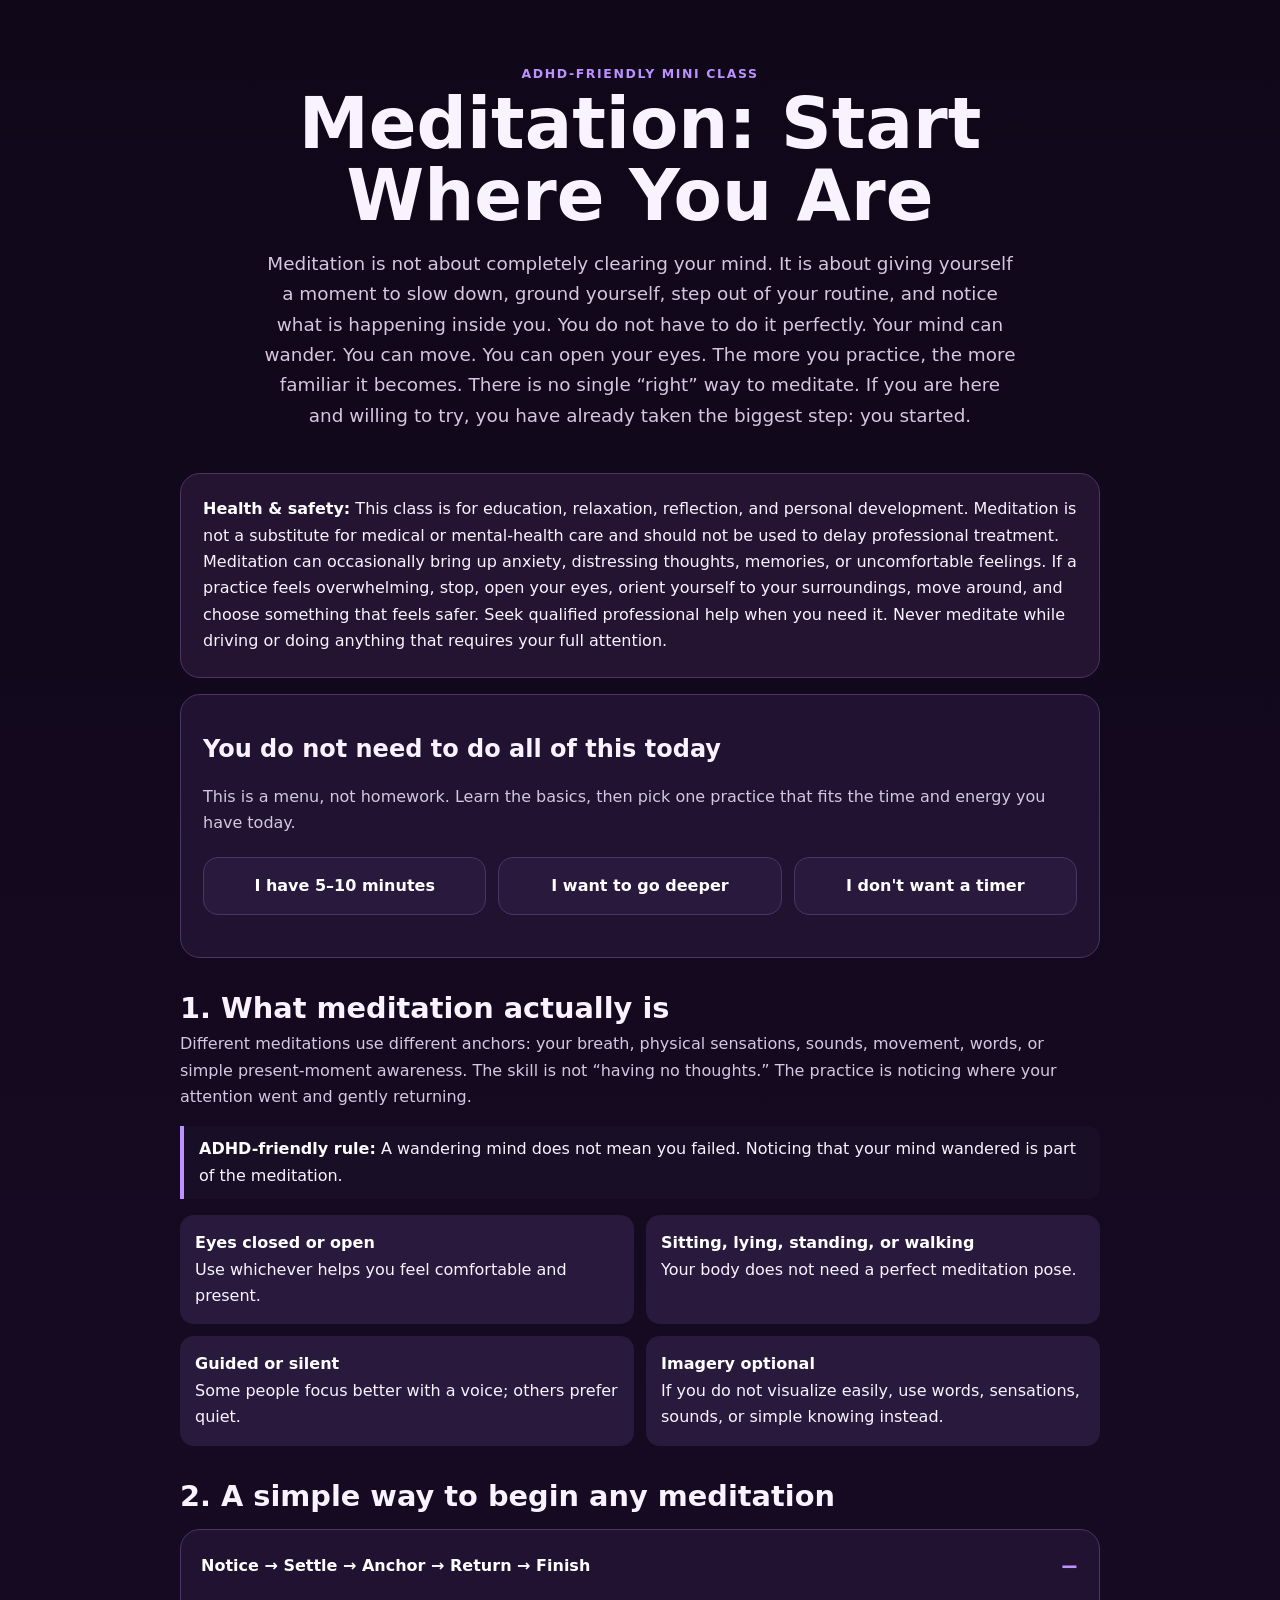
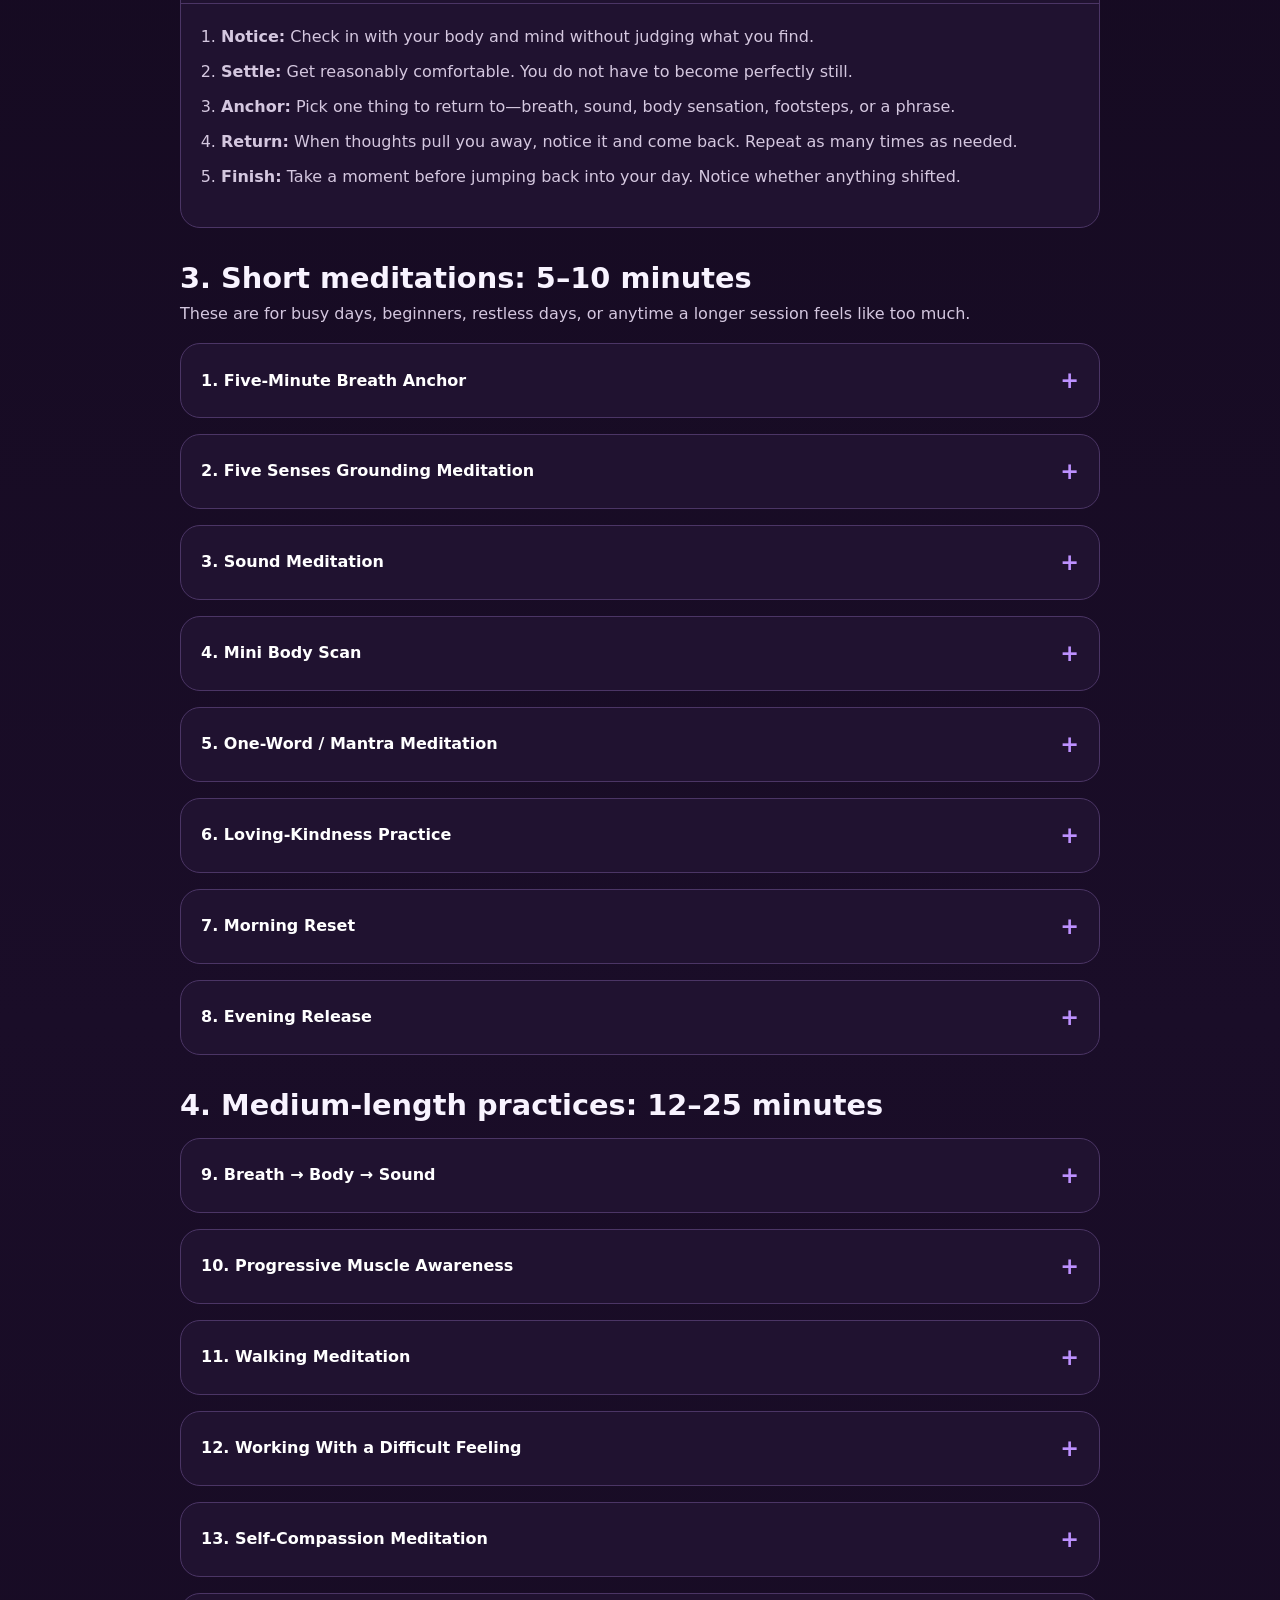
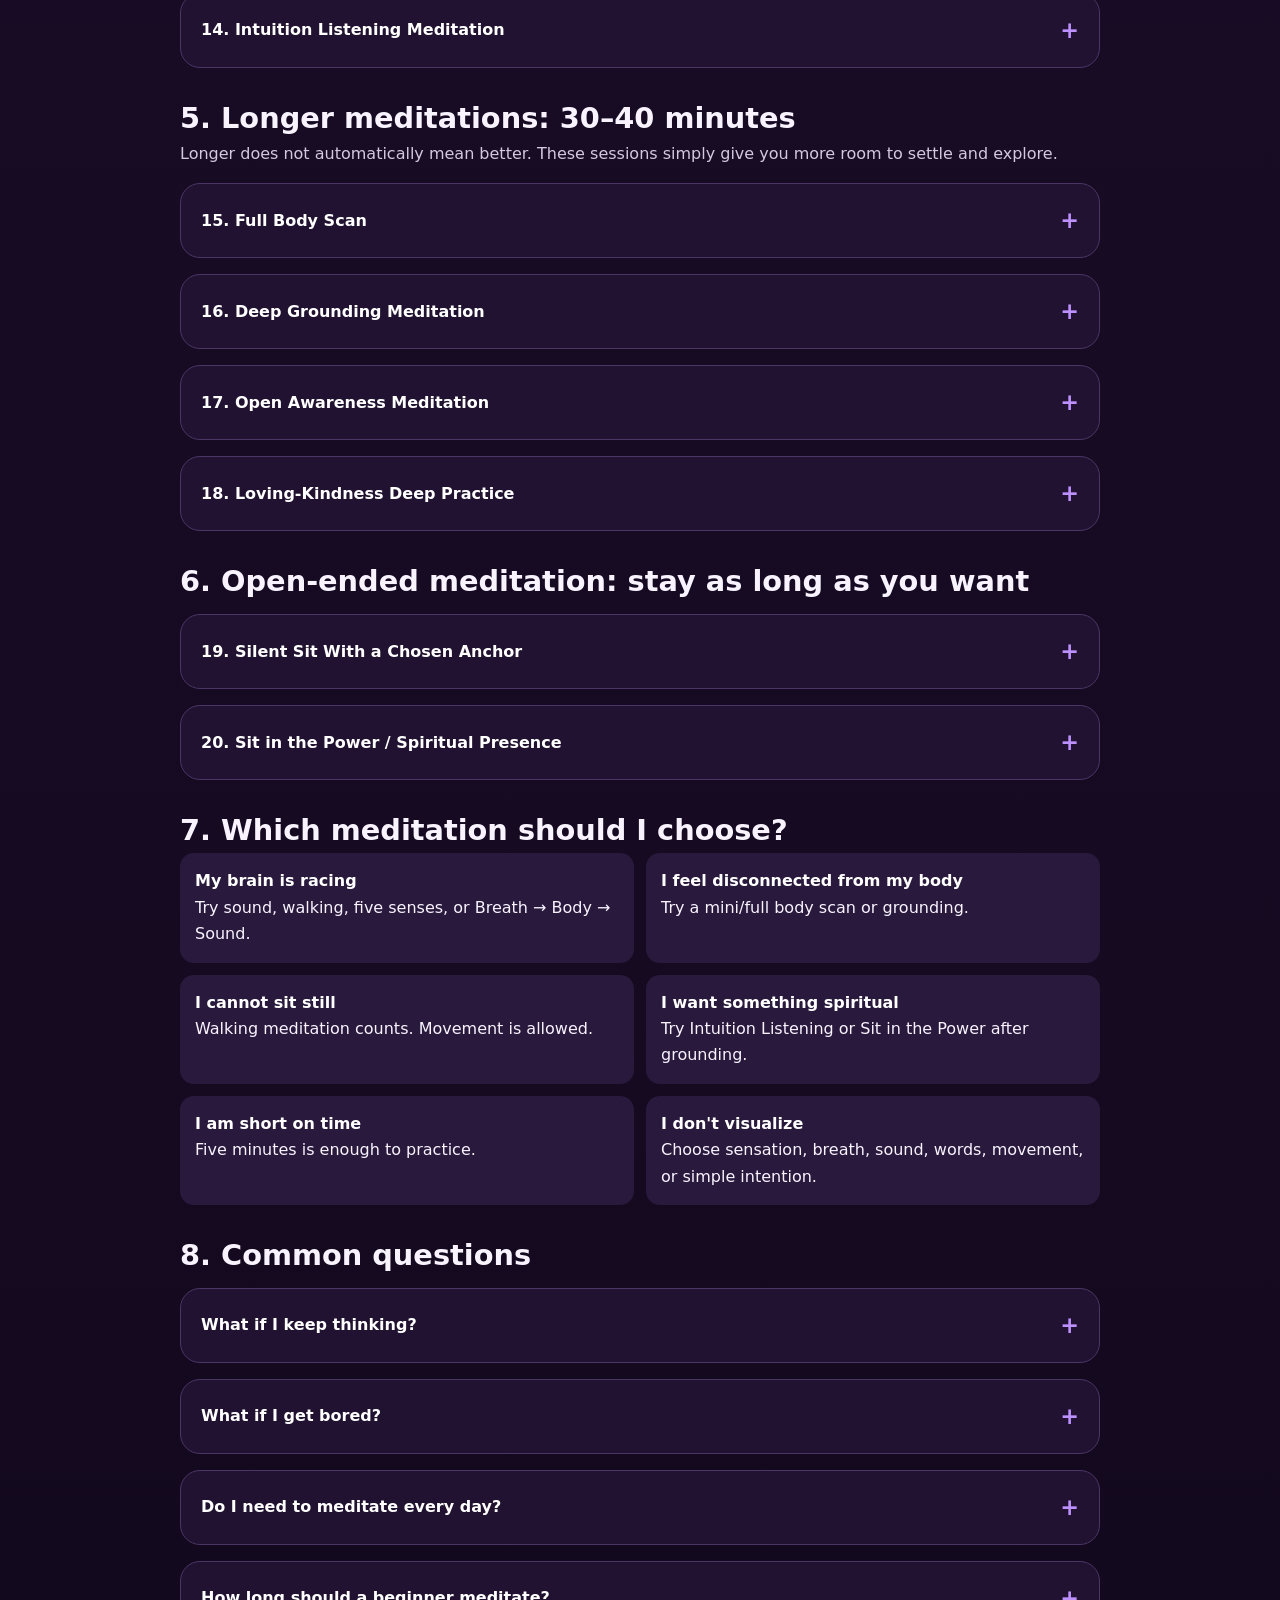
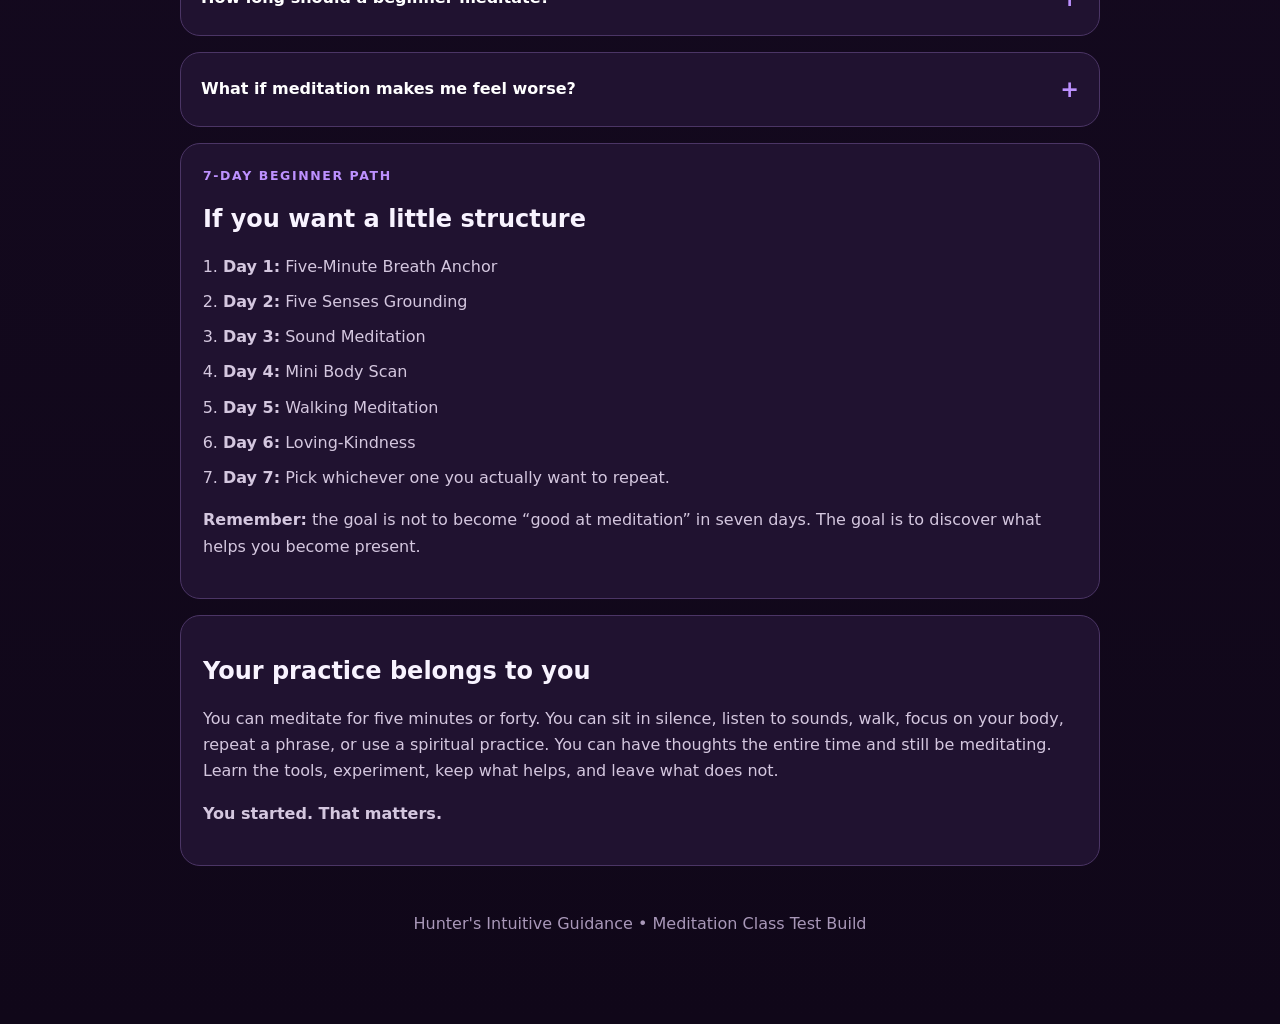
==== index.html @ 02e9de30 "Build ADHD-friendly meditation class test page" ====
<!doctype html><html lang="en"><head><meta charset="utf-8"><meta name="viewport" content="width=device-width,initial-scale=1"><title>Meditation: Start Where You Are</title><meta name="robots" content="noindex,nofollow"><style>:root{--bg:#120a1e;--card:#201331;--card2:#291a3d;--text:#f8f3ff;--muted:#d4c7df;--accent:#bd91ff;--line:#4b3565;--soft:#180e25}*{box-sizing:border-box}html{scroll-behavior:smooth}body{margin:0;font-family:system-ui,-apple-system,Segoe UI,Roboto,sans-serif;background:linear-gradient(180deg,#100719,#1a0d28 45%,#100719);color:var(--text);line-height:1.65}main{width:min(920px,94%);margin:auto;padding:26px 0 70px}header{text-align:center;padding:38px 10px 26px}.tag{font-size:.78rem;letter-spacing:.13em;font-weight:800;color:var(--accent)}h1{font-size:clamp(2.2rem,8vw,4.4rem);line-height:1.02;margin:.3rem 0 1rem}h2{line-height:1.15}p,li{color:var(--muted)}.lead{font-size:1.15rem;max-width:760px;margin:auto}.card,.notice,details{background:rgba(32,19,49,.97);border:1px solid var(--line);border-radius:20px;margin:16px 0;padding:22px}.notice{background:#241431}.notice strong{color:#fff}.quick{display:grid;grid-template-columns:repeat(3,1fr);gap:12px;margin:20px 0}.quick a{padding:15px;border:1px solid var(--line);border-radius:15px;background:var(--card2);color:#fff;text-decoration:none;text-align:center;font-weight:800}.lesson{margin-top:34px}.lesson>h2{font-size:1.8rem;margin-bottom:6px}.lesson-intro{margin-top:0}.tip{border-left:4px solid var(--accent);padding:10px 15px;background:var(--soft);border-radius:0 12px 12px 0;margin:16px 0}.tip strong{color:#fff}details{padding:0;overflow:hidden}summary{cursor:pointer;padding:18px 20px;font-weight:850;color:#fff;list-style:none;display:flex;justify-content:space-between;gap:15px;align-items:center}summary::-webkit-details-marker{display:none}summary:after{content:'+';font-size:1.4rem;color:var(--accent)}details[open] summary:after{content:'−'}details[open] summary{border-bottom:1px solid var(--line)}.inside{padding:4px 20px 20px}.time{display:inline-block;font-size:.78rem;background:#3b2453;color:#eadcff;padding:4px 9px;border-radius:999px;margin-bottom:8px;font-weight:800}.steps{padding-left:1.25rem}.steps li{margin:.55rem 0}.practice{background:var(--card2);padding:14px;border-radius:14px;margin-top:14px}.choice-grid{display:grid;grid-template-columns:1fr 1fr;gap:12px}.choice{background:var(--card2);padding:15px;border-radius:14px}.choice strong{display:block;color:#fff}.footer-note{text-align:center;margin-top:45px;color:#a998b9}.button{display:inline-block;background:var(--accent);color:#160a20;text-decoration:none;font-weight:900;padding:12px 18px;border-radius:999px}@media(max-width:650px){main{width:100%;padding:8px 10px 35px}header{padding-top:26px}.card,.notice{padding:17px;border-radius:16px}.quick,.choice-grid{grid-template-columns:1fr}summary{padding:16px}.inside{padding:2px 16px 17px}.lesson{margin-top:28px}h1{font-size:2.35rem}.lead{font-size:1.03rem}}</style></head><body><main><header><div class="tag">ADHD-FRIENDLY MINI CLASS</div><h1>Meditation: Start Where You Are</h1><p class="lead">Meditation is not about completely clearing your mind. It is about giving yourself a moment to slow down, ground yourself, step out of your routine, and notice what is happening inside you. You do not have to do it perfectly. Your mind can wander. You can move. You can open your eyes. The more you practice, the more familiar it becomes. There is no single “right” way to meditate. If you are here and willing to try, you have already taken the biggest step: you started.</p></header>
<div class="notice"><strong>Health & safety:</strong> This class is for education, relaxation, reflection, and personal development. Meditation is not a substitute for medical or mental-health care and should not be used to delay professional treatment. Meditation can occasionally bring up anxiety, distressing thoughts, memories, or uncomfortable feelings. If a practice feels overwhelming, stop, open your eyes, orient yourself to your surroundings, move around, and choose something that feels safer. Seek qualified professional help when you need it. Never meditate while driving or doing anything that requires your full attention.</div>
<section class="card"><h2>You do not need to do all of this today</h2><p>This is a menu, not homework. Learn the basics, then pick one practice that fits the time and energy you have today.</p><div class="quick"><a href="#short">I have 5–10 minutes</a><a href="#deep">I want to go deeper</a><a href="#open">I don't want a timer</a></div></section>
<section class="lesson"><h2>1. What meditation actually is</h2><p class="lesson-intro">Different meditations use different anchors: your breath, physical sensations, sounds, movement, words, or simple present-moment awareness. The skill is not “having no thoughts.” The practice is noticing where your attention went and gently returning.</p><div class="tip"><strong>ADHD-friendly rule:</strong> A wandering mind does not mean you failed. Noticing that your mind wandered is part of the meditation.</div><div class="choice-grid"><div class="choice"><strong>Eyes closed or open</strong>Use whichever helps you feel comfortable and present.</div><div class="choice"><strong>Sitting, lying, standing, or walking</strong>Your body does not need a perfect meditation pose.</div><div class="choice"><strong>Guided or silent</strong>Some people focus better with a voice; others prefer quiet.</div><div class="choice"><strong>Imagery optional</strong>If you do not visualize easily, use words, sensations, sounds, or simple knowing instead.</div></div></section>
<section class="lesson"><h2>2. A simple way to begin any meditation</h2><details open><summary>Notice → Settle → Anchor → Return → Finish</summary><div class="inside"><ol class="steps"><li><b>Notice:</b> Check in with your body and mind without judging what you find.</li><li><b>Settle:</b> Get reasonably comfortable. You do not have to become perfectly still.</li><li><b>Anchor:</b> Pick one thing to return to—breath, sound, body sensation, footsteps, or a phrase.</li><li><b>Return:</b> When thoughts pull you away, notice it and come back. Repeat as many times as needed.</li><li><b>Finish:</b> Take a moment before jumping back into your day. Notice whether anything shifted.</li></ol></div></details></section>
<section class="lesson" id="short"><h2>3. Short meditations: 5–10 minutes</h2><p class="lesson-intro">These are for busy days, beginners, restless days, or anytime a longer session feels like too much.</p>
<details><summary>1. Five-Minute Breath Anchor</summary><div class="inside"><span class="time">5 MINUTES</span><p>Use the natural breath as a home base without forcing it to become slower or deeper.</p><ol class="steps"><li>Get comfortable and notice where you feel breathing most clearly.</li><li>Follow one inhale from beginning to end, then one exhale.</li><li>If counting helps, count each exhale from one to five and start again.</li><li>When thoughts appear, silently note “thinking” and return to the next breath.</li><li>Finish by noticing your whole body for a few breaths.</li></ol></div></details>
<details><summary>2. Five Senses Grounding Meditation</summary><div class="inside"><span class="time">5–8 MINUTES</span><p>A good eyes-open option when focusing inward feels difficult.</p><ol class="steps"><li>Notice five things you can see.</li><li>Notice four physical sensations: feet, clothing, chair, temperature.</li><li>Notice three sounds.</li><li>Notice two scents, even if they are faint.</li><li>Notice one taste or simply the feeling inside your mouth.</li><li>Take one natural breath and notice where you are right now.</li></ol></div></details>
<details><summary>3. Sound Meditation</summary><div class="inside"><span class="time">5–10 MINUTES</span><p>Let sound be the anchor instead of trying to block it out.</p><ol class="steps"><li>Listen first for the closest sound.</li><li>Then notice sounds farther away.</li><li>Notice loud, quiet, steady, and changing sounds without naming every source.</li><li>If your attention wanders, return to listening.</li><li>For the last minute, hear the whole soundscape at once.</li></ol></div></details>
<details><summary>4. Mini Body Scan</summary><div class="inside"><span class="time">7–10 MINUTES</span><p>Move attention through the body without needing to change what you feel.</p><ol class="steps"><li>Start at your feet and notice pressure, temperature, tingling, or nothing at all.</li><li>Move through legs, hips, stomach, chest, hands, arms, shoulders, neck, and face.</li><li>Pause briefly at each area.</li><li>If you find tension, allow it to be there; soften only if that happens naturally.</li><li>Finish by sensing the body as one whole.</li></ol></div></details>
<details><summary>5. One-Word / Mantra Meditation</summary><div class="inside"><span class="time">5–10 MINUTES</span><p>Choose a simple word or phrase such as “calm,” “here,” “I am present,” or another phrase that feels genuine.</p><ol class="steps"><li>Say the word silently at an easy rhythm.</li><li>Let the word be your anchor.</li><li>When thoughts interrupt, return to the phrase without arguing with the thought.</li><li>Leave a little silence between repetitions if that feels comfortable.</li></ol></div></details>
<details><summary>6. Loving-Kindness Practice</summary><div class="inside"><span class="time">8–10 MINUTES</span><p>Practice directing goodwill toward yourself and others without forcing an emotion.</p><ol class="steps"><li>Begin with yourself: “May I be safe. May I have peace. May I meet today with kindness.”</li><li>Bring to mind someone you care about and offer similar wishes.</li><li>If you want, include someone neutral.</li><li>Finish by extending the wish outward more broadly.</li></ol><p>You do not have to visualize anyone. A name, memory, or simple sense of the person is enough.</p></div></details>
<details><summary>7. Morning Reset</summary><div class="inside"><span class="time">5–8 MINUTES</span><p>A short practice before the day gets noisy.</p><ol class="steps"><li>Notice three breaths.</li><li>Notice how your body feels this morning.</li><li>Ask: “What do I actually need today?”</li><li>Choose one quality to bring into the day—patience, courage, focus, kindness, or something else.</li><li>Sit quietly with that intention for a few minutes.</li></ol></div></details>
<details><summary>8. Evening Release</summary><div class="inside"><span class="time">8–10 MINUTES</span><p>A transition practice for putting down the day without pretending everything is resolved.</p><ol class="steps"><li>Feel the support beneath your body.</li><li>Notice three things from today that are still occupying your mind.</li><li>For each one, say silently: “I can return to this later. I do not have to solve it right now.”</li><li>Return to the breath or body.</li><li>End by noticing one thing you are ready to leave with today.</li></ol></div></details></section>
<section class="lesson"><h2>4. Medium-length practices: 12–25 minutes</h2>
<details><summary>9. Breath → Body → Sound</summary><div class="inside"><span class="time">12–15 MINUTES</span><p>Changing anchors can help when staying on one thing feels too repetitive.</p><ol class="steps"><li>Spend a few minutes following the breath.</li><li>Widen attention to physical sensations throughout the body.</li><li>Then let sounds become the main focus.</li><li>Finally allow breath, body, and sound to share awareness.</li></ol></div></details>
<details><summary>10. Progressive Muscle Awareness</summary><div class="inside"><span class="time">15–20 MINUTES</span><p>Notice the contrast between tension and release. Keep movements gentle and skip any area that hurts.</p><ol class="steps"><li>Beginning with feet, lightly tense one area for a few seconds.</li><li>Release and notice the difference.</li><li>Move gradually upward through legs, hands, arms, shoulders, and face.</li><li>Finish by resting without deliberately changing anything.</li></ol></div></details>
<details><summary>11. Walking Meditation</summary><div class="inside"><span class="time">15–20 MINUTES</span><p>Meditation does not require sitting still.</p><ol class="steps"><li>Choose a safe place where you do not need to watch traffic.</li><li>Walk at a natural or slightly slower pace.</li><li>Feel each foot lift, move, and meet the ground.</li><li>Notice body movement, sounds, temperature, and air.</li><li>Each time you get lost in thought, return to the next step.</li></ol></div></details>
<details><summary>12. Working With a Difficult Feeling</summary><div class="inside"><span class="time">15–20 MINUTES</span><p>This is about making room for a manageable feeling, not forcing yourself into overwhelming material.</p><ol class="steps"><li>Ground first with your feet, breath, or sounds around you.</li><li>Name what is present simply: “worry,” “sadness,” “frustration,” or “uncertainty.”</li><li>Notice where you feel it physically, if anywhere.</li><li>Alternate attention between that sensation and a neutral anchor.</li><li>Remind yourself: “I can feel this without solving it this second.”</li><li>If distress increases, stop and orient outward.</li></ol></div></details>
<details><summary>13. Self-Compassion Meditation</summary><div class="inside"><span class="time">15–20 MINUTES</span><p>Practice responding to yourself the way you might respond to someone you genuinely care about.</p><ol class="steps"><li>Notice something that has been difficult without choosing your most overwhelming experience.</li><li>Acknowledge: “This is hard right now.”</li><li>Remember that struggling is part of being human.</li><li>Ask what kind of response would actually be supportive.</li><li>Rest with a phrase such as “May I give myself some patience here.”</li></ol></div></details>
<details><summary>14. Intuition Listening Meditation</summary><div class="inside"><span class="time">15–25 MINUTES</span><p>An optional spiritual/personal-reflection practice. It is not a prediction exercise and you do not need to receive an answer.</p><ol class="steps"><li>Ground with breath and body sensations.</li><li>Let mental chatter settle as much as it naturally does.</li><li>Ask one simple open question, such as “What deserves my attention today?”</li><li>Stop asking and simply notice thoughts, feelings, body signals, words, or impressions.</li><li>Do not force meaning. Write down what you noticed afterward and reflect later.</li></ol></div></details></section>
<section class="lesson" id="deep"><h2>5. Longer meditations: 30–40 minutes</h2><p class="lesson-intro">Longer does not automatically mean better. These sessions simply give you more room to settle and explore.</p>
<details><summary>15. Full Body Scan</summary><div class="inside"><span class="time">30–40 MINUTES</span><p>A slow tour through the body, noticing rather than fixing.</p><ol class="steps"><li>Spend several minutes settling with the breath.</li><li>Move attention slowly from toes through each region of the body.</li><li>Notice pressure, warmth, coolness, pulsing, tension, ease, numbness, or no obvious sensation.</li><li>When attention wanders, return to the body area you were exploring.</li><li>End with several minutes sensing the entire body breathing and resting.</li></ol></div></details>
<details><summary>16. Deep Grounding Meditation</summary><div class="inside"><span class="time">30–35 MINUTES</span><p>Build stability through physical awareness first; optional spiritual imagery comes second.</p><ol class="steps"><li>Spend 5 minutes noticing contact with the floor or chair.</li><li>Spend 10 minutes slowly scanning the body.</li><li>Spend 10 minutes following breath and sounds while feeling physically supported.</li><li>Optional: imagine, sense, or simply think of yourself as connected securely to the earth. Visualization is not required.</li><li>Finish by moving hands and feet and looking around the room.</li></ol></div></details>
<details><summary>17. Open Awareness Meditation</summary><div class="inside"><span class="time">30–40 MINUTES</span><p>Instead of holding one anchor the entire time, practice noticing whatever naturally becomes most prominent.</p><ol class="steps"><li>Begin with 5–10 minutes of breath awareness.</li><li>Gradually widen attention.</li><li>Notice sounds, sensations, emotions, and thoughts as events that appear and change.</li><li>Try not to chase or push away any one experience.</li><li>If you become lost, return to breathing until you feel steady, then widen again.</li></ol></div></details>
<details><summary>18. Loving-Kindness Deep Practice</summary><div class="inside"><span class="time">30–40 MINUTES</span><p>Give each stage more time: yourself, someone you love, a neutral person, someone difficult if appropriate, and finally a wider circle of people.</p><p class="practice"><b>Important:</b> Skip anyone who feels too emotionally activating. This is a practice in goodwill, not an obligation to excuse harmful behavior.</p></div></details></section>
<section class="lesson" id="open"><h2>6. Open-ended meditation: stay as long as you want</h2>
<details><summary>19. Silent Sit With a Chosen Anchor</summary><div class="inside"><span class="time">NO SET LENGTH</span><p>Pick breath, body, sound, or a word. Stay with it for as little or as long as feels useful. You can decide beforehand that you will stop when your body tells you it is time, or use a gentle timer if you prefer structure.</p><p>The entire practice is: notice → wander → notice → return. There is nothing else you have to accomplish.</p></div></details>
<details><summary>20. Sit in the Power / Spiritual Presence</summary><div class="inside"><span class="time">NO SET LENGTH</span><p>This optional spiritual meditation is about being present rather than trying to make something happen.</p><ol class="steps"><li>Ground yourself physically first.</li><li>Settle into quiet awareness.</li><li>If it fits your beliefs, acknowledge Spirit, the Divine, your higher self, or simply the deeper part of yourself.</li><li>Do not demand a message or sign. Let yourself sit in the experience.</li><li>Notice anything that arises without deciding immediately what it means.</li><li>Finish by grounding again and returning attention fully to your surroundings.</li></ol></div></details></section>
<section class="lesson"><h2>7. Which meditation should I choose?</h2><div class="choice-grid"><div class="choice"><strong>My brain is racing</strong>Try sound, walking, five senses, or Breath → Body → Sound.</div><div class="choice"><strong>I feel disconnected from my body</strong>Try a mini/full body scan or grounding.</div><div class="choice"><strong>I cannot sit still</strong>Walking meditation counts. Movement is allowed.</div><div class="choice"><strong>I want something spiritual</strong>Try Intuition Listening or Sit in the Power after grounding.</div><div class="choice"><strong>I am short on time</strong>Five minutes is enough to practice.</div><div class="choice"><strong>I don't visualize</strong>Choose sensation, breath, sound, words, movement, or simple intention.</div></div></section>
<section class="lesson"><h2>8. Common questions</h2><details><summary>What if I keep thinking?</summary><div class="inside"><p>You will. The goal is not to stop thought. Each time you realize you have drifted, you have a chance to return. That return is part of the practice.</p></div></details><details><summary>What if I get bored?</summary><div class="inside"><p>Change anchors, shorten the session, meditate while walking, or simply notice what “bored” feels like. You do not earn extra points for forcing a practice that is not working for you.</p></div></details><details><summary>Do I need to meditate every day?</summary><div class="inside"><p>No. Consistency can make a practice more familiar, but meditation is not a pass/fail streak. Start with a schedule you can realistically return to.</p></div></details><details><summary>How long should a beginner meditate?</summary><div class="inside"><p>Start small. Five minutes is a real meditation. Increase the time when you want more—not because you think a shorter practice “doesn't count.”</p></div></details><details><summary>What if meditation makes me feel worse?</summary><div class="inside"><p>Stop the practice. Open your eyes, move, orient to your surroundings, and use an outward grounding activity. Meditation is not something you need to push through. If distress persists or meditation repeatedly brings up difficult symptoms, talk with a qualified health professional.</p></div></details></section>
<section class="card"><div class="tag">7-DAY BEGINNER PATH</div><h2>If you want a little structure</h2><ol class="steps"><li><b>Day 1:</b> Five-Minute Breath Anchor</li><li><b>Day 2:</b> Five Senses Grounding</li><li><b>Day 3:</b> Sound Meditation</li><li><b>Day 4:</b> Mini Body Scan</li><li><b>Day 5:</b> Walking Meditation</li><li><b>Day 6:</b> Loving-Kindness</li><li><b>Day 7:</b> Pick whichever one you actually want to repeat.</li></ol><p><b>Remember:</b> the goal is not to become “good at meditation” in seven days. The goal is to discover what helps you become present.</p></section>
<section class="card"><h2>Your practice belongs to you</h2><p>You can meditate for five minutes or forty. You can sit in silence, listen to sounds, walk, focus on your body, repeat a phrase, or use a spiritual practice. You can have thoughts the entire time and still be meditating. Learn the tools, experiment, keep what helps, and leave what does not.</p><p><b>You started. That matters.</b></p></section><p class="footer-note">Hunter's Intuitive Guidance • Meditation Class Test Build</p></main></body></html>
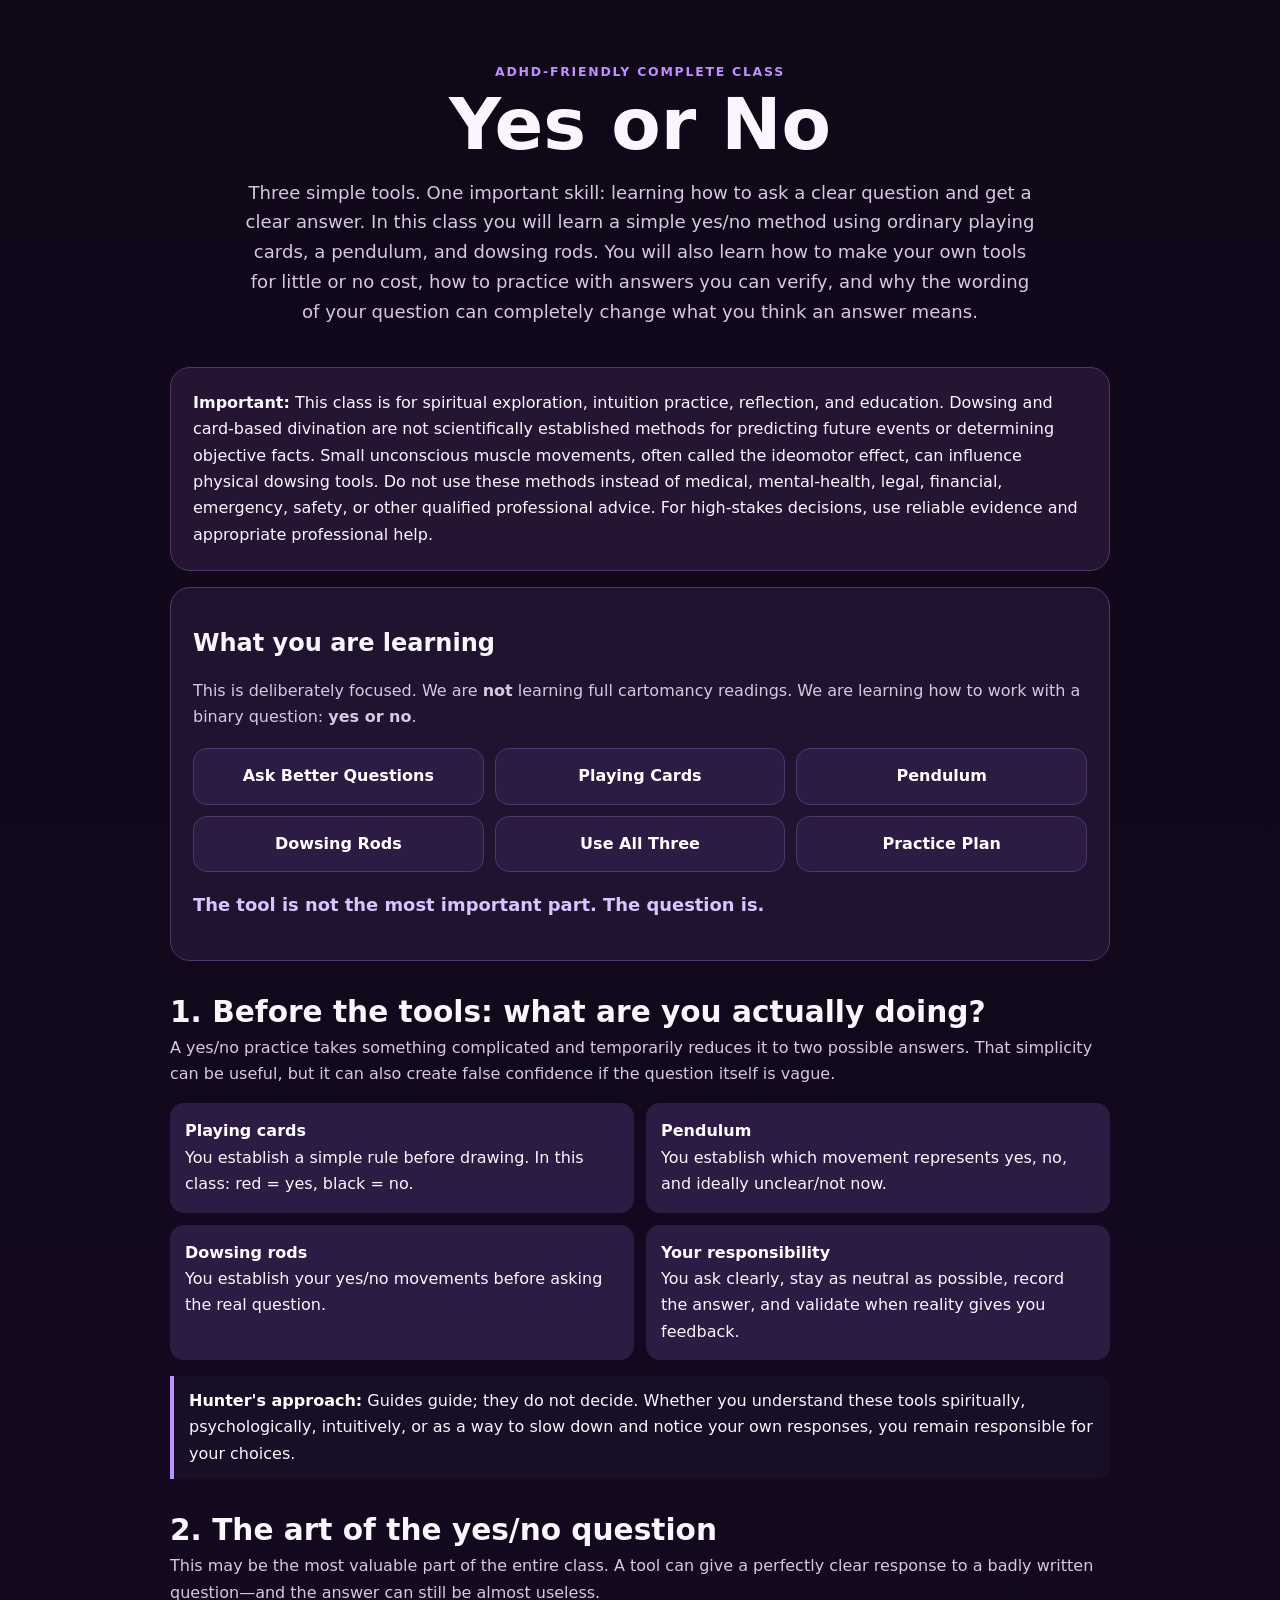
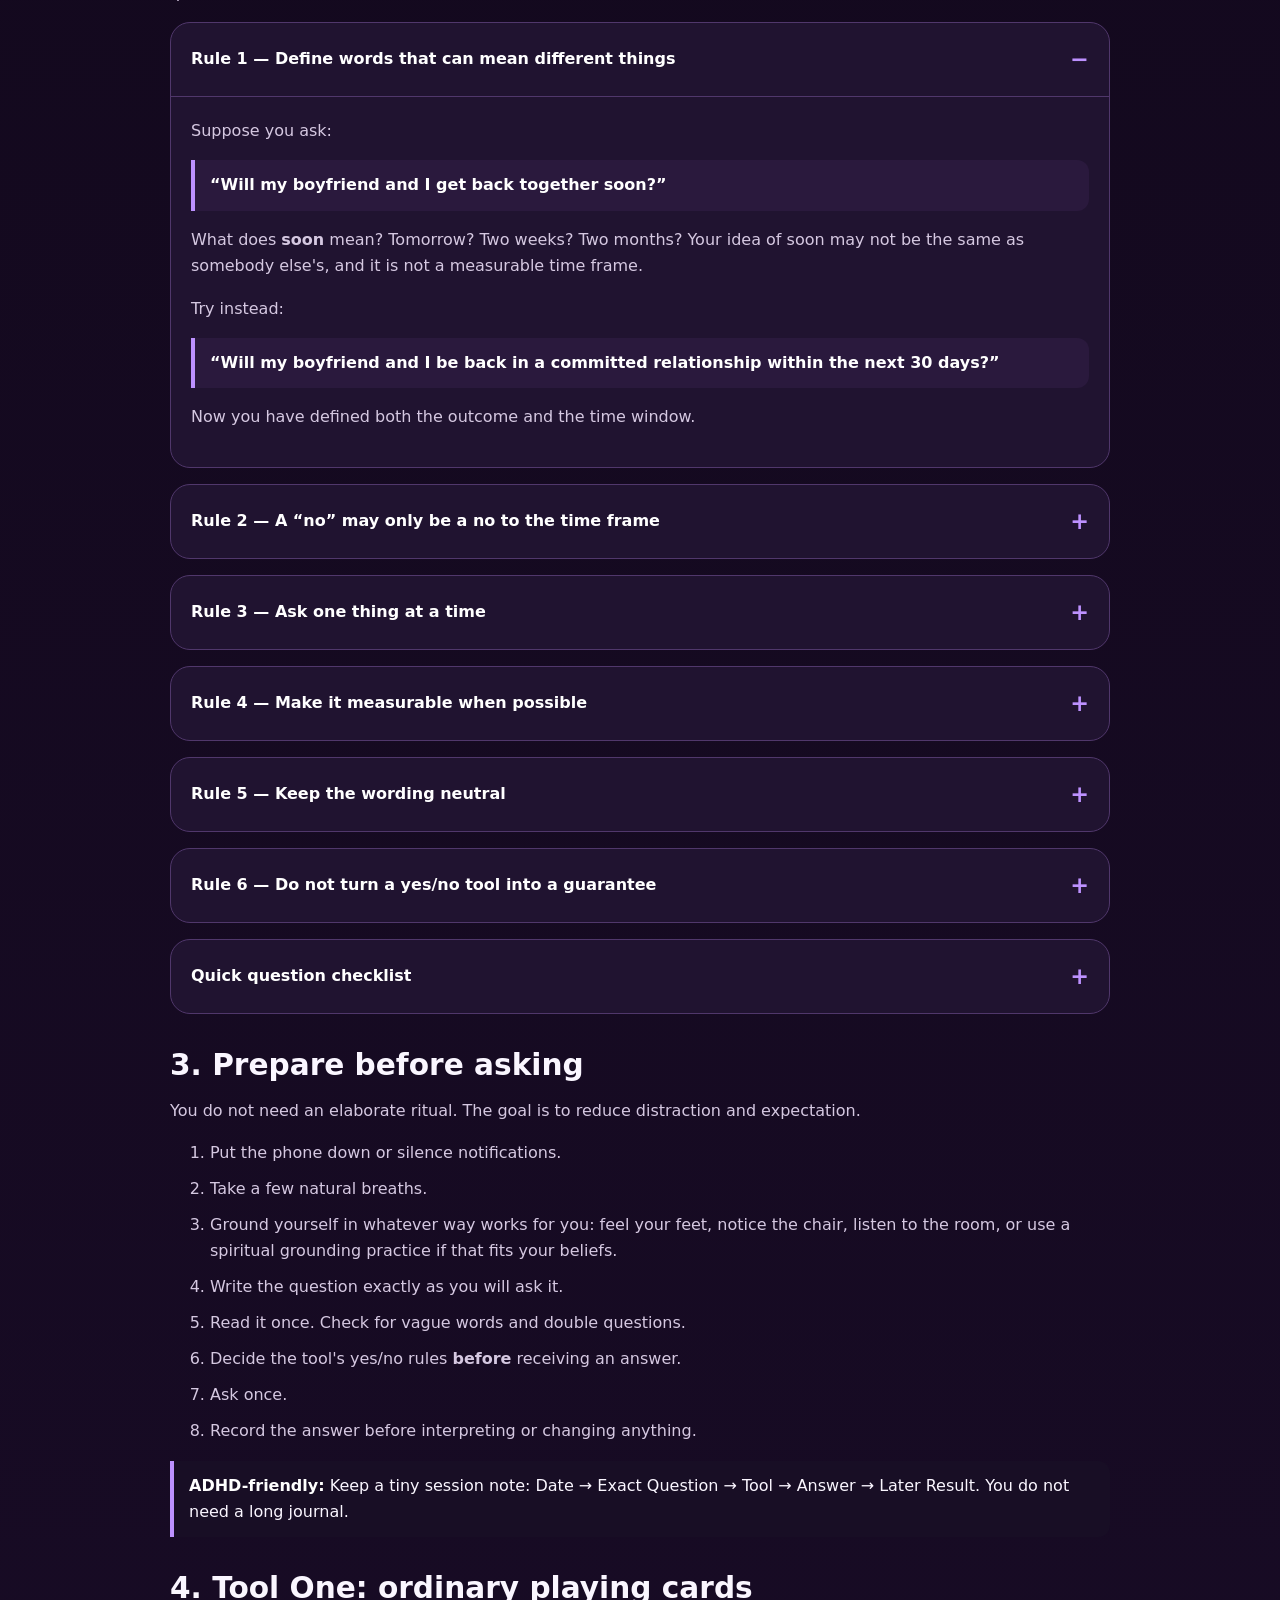
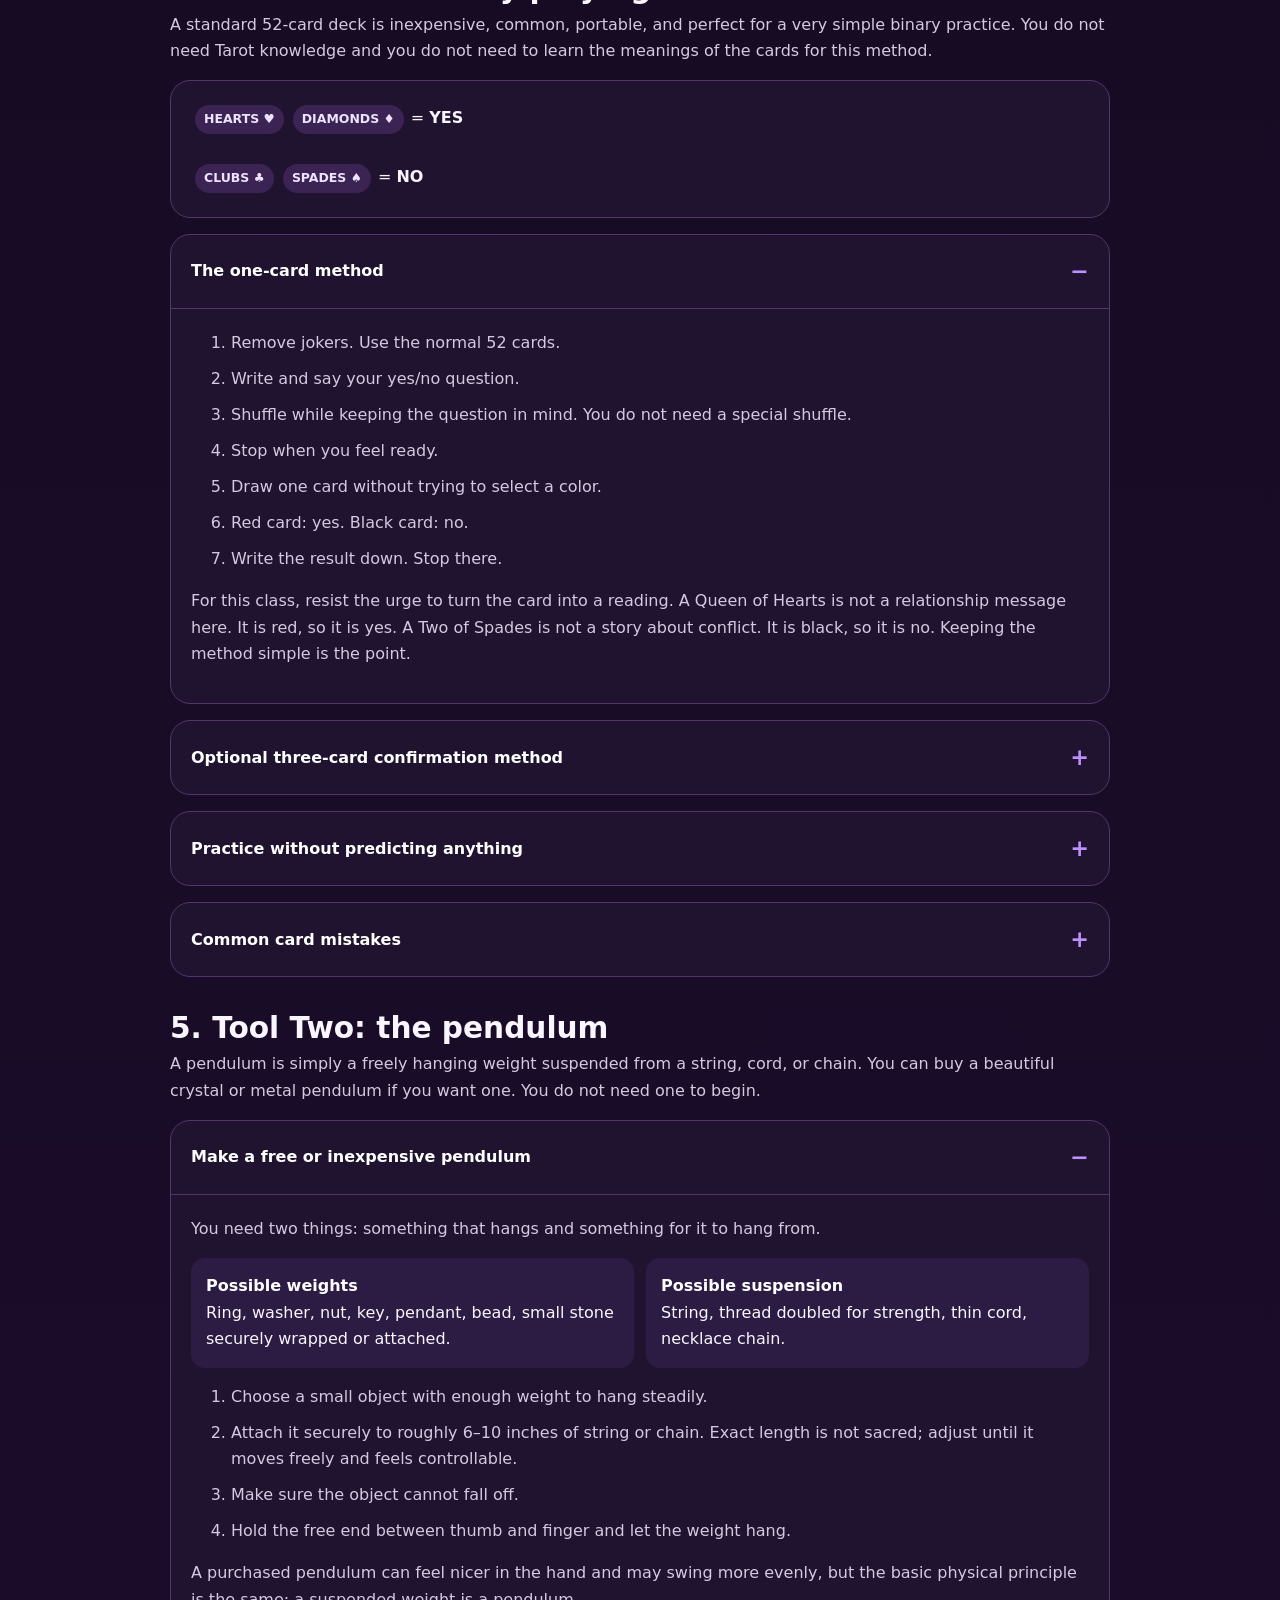
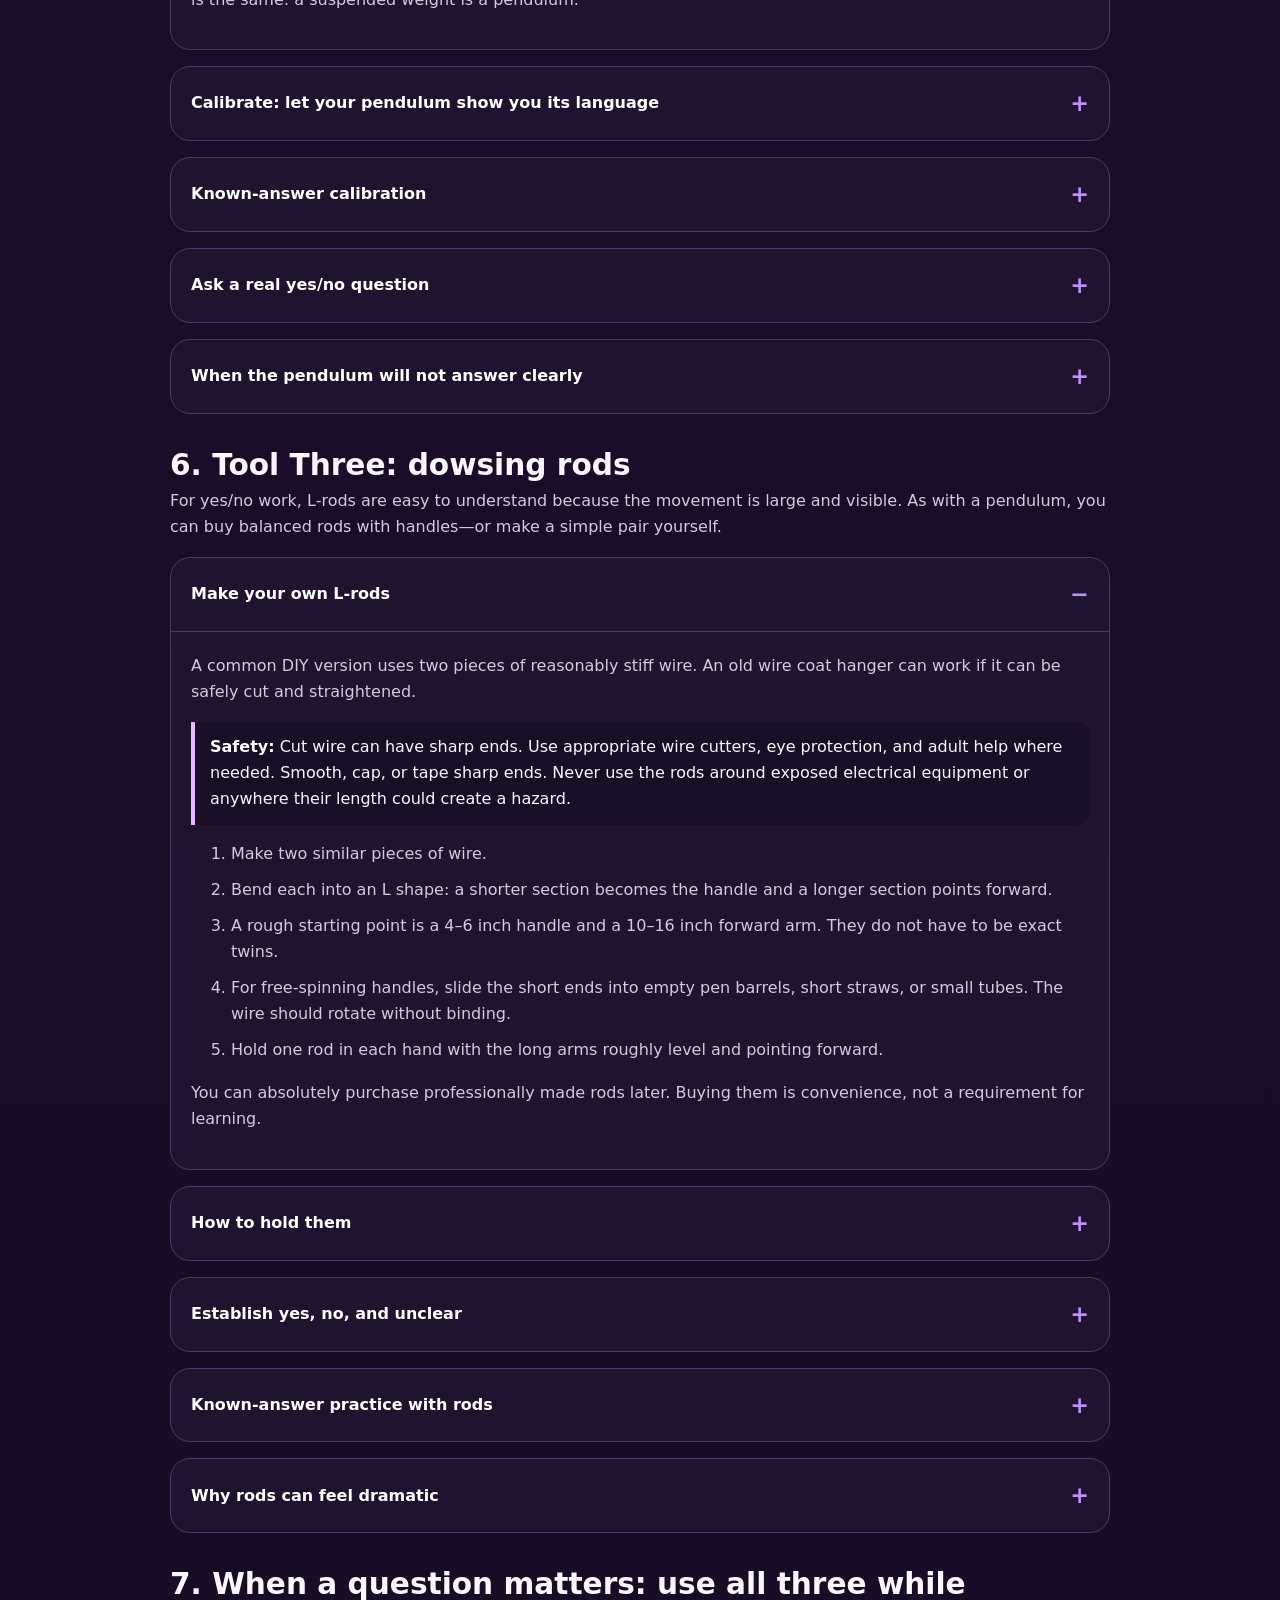
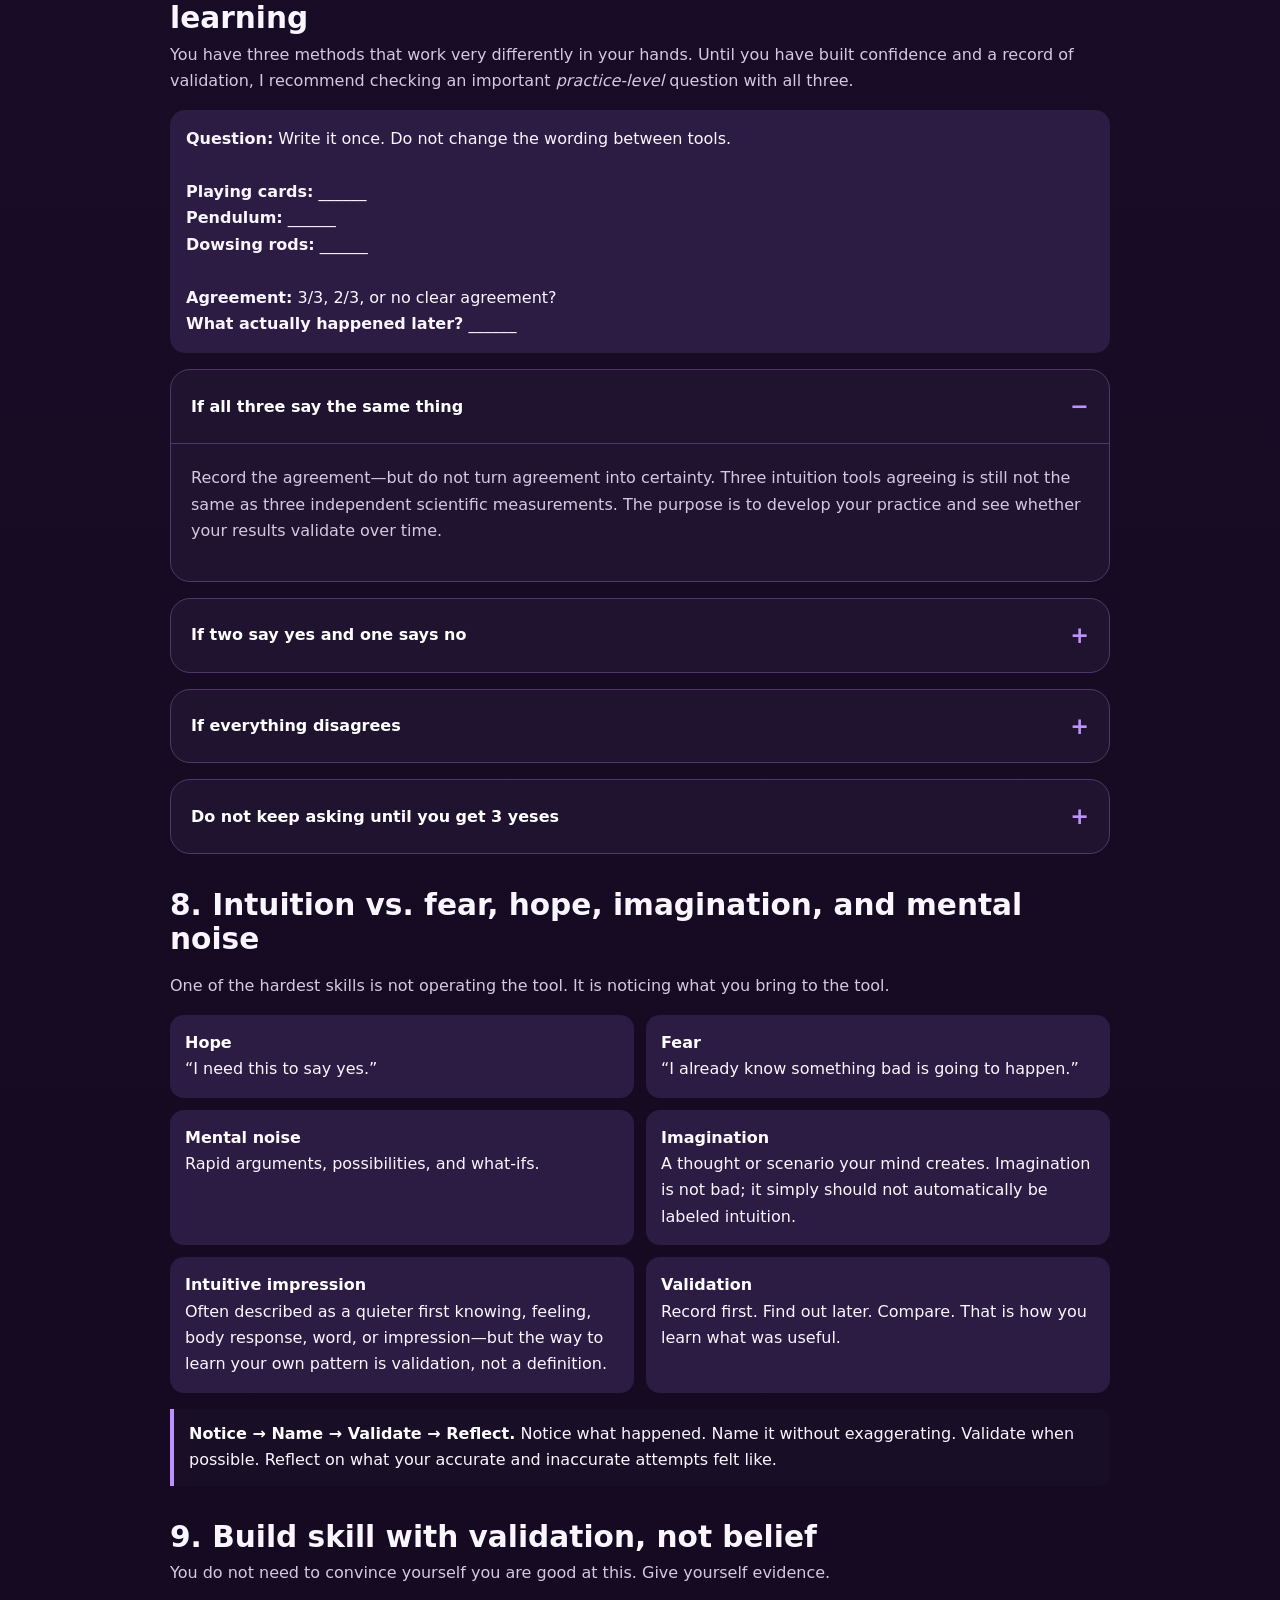
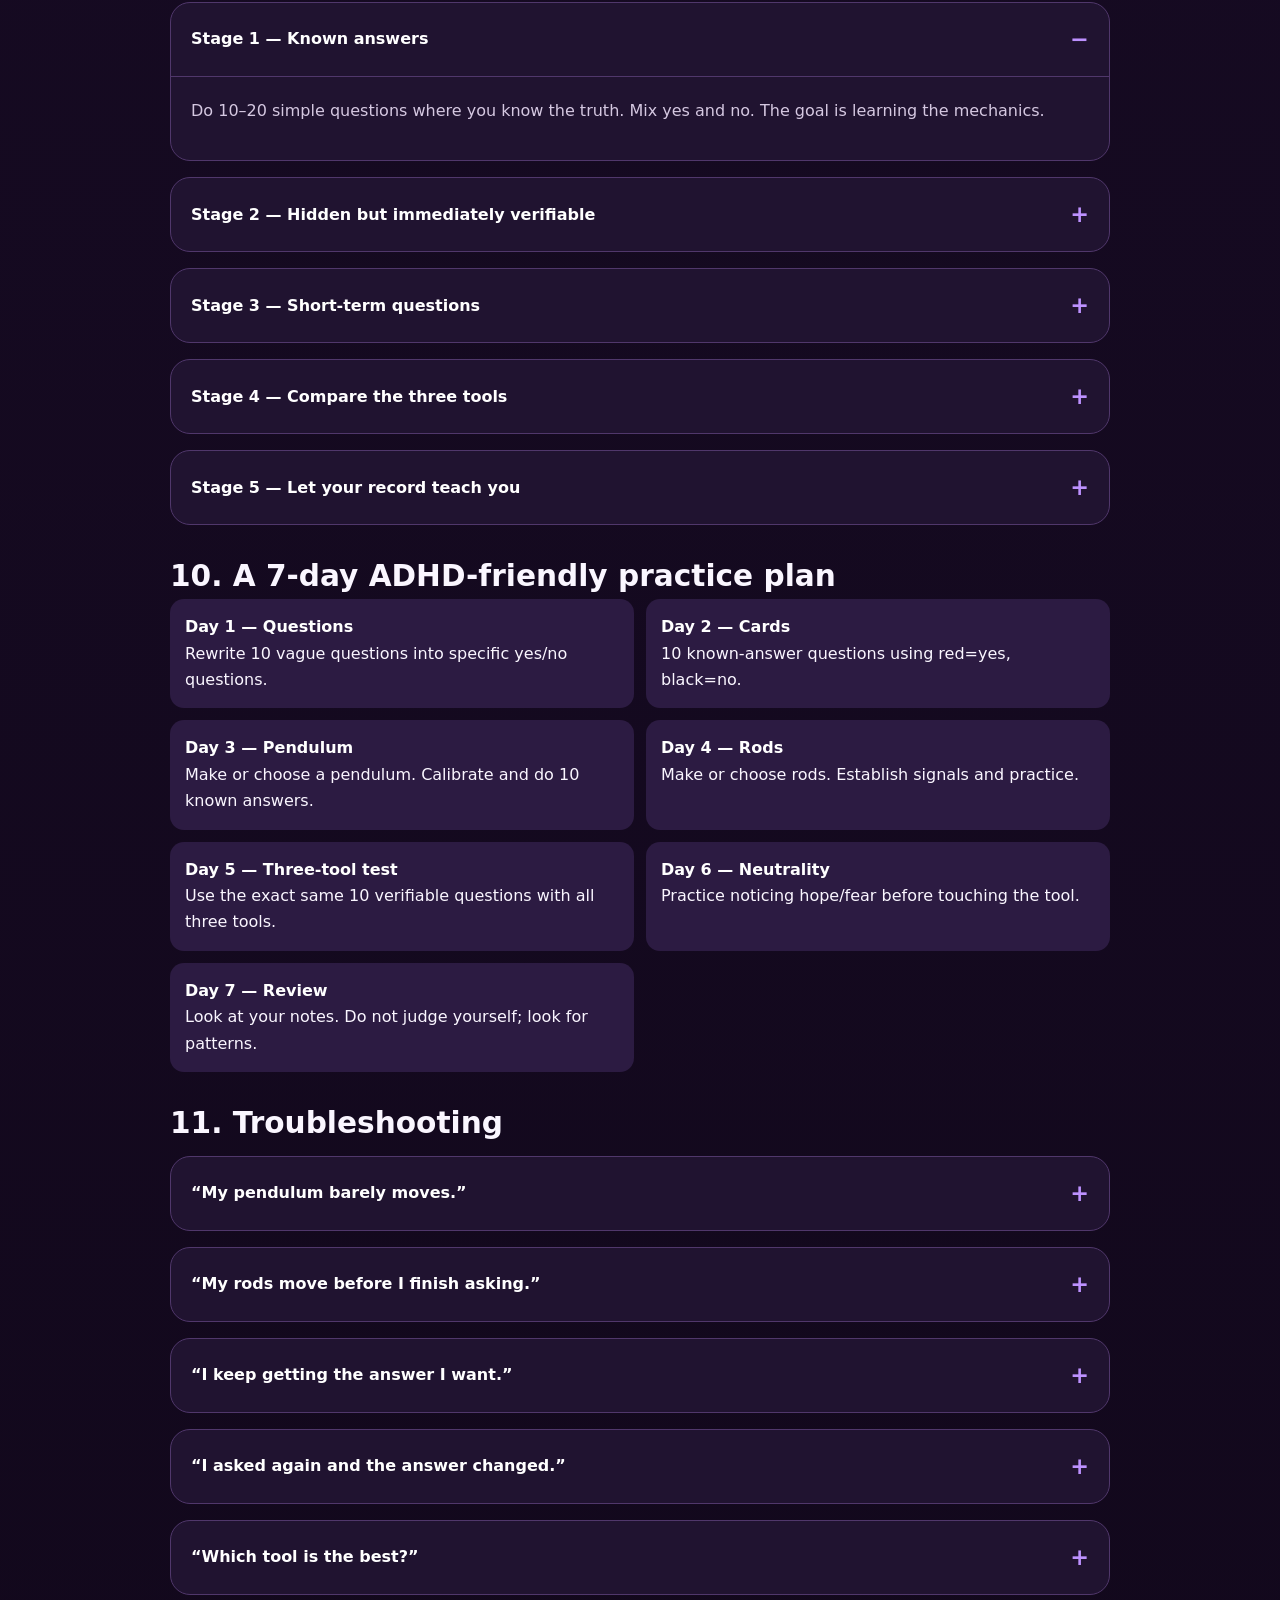
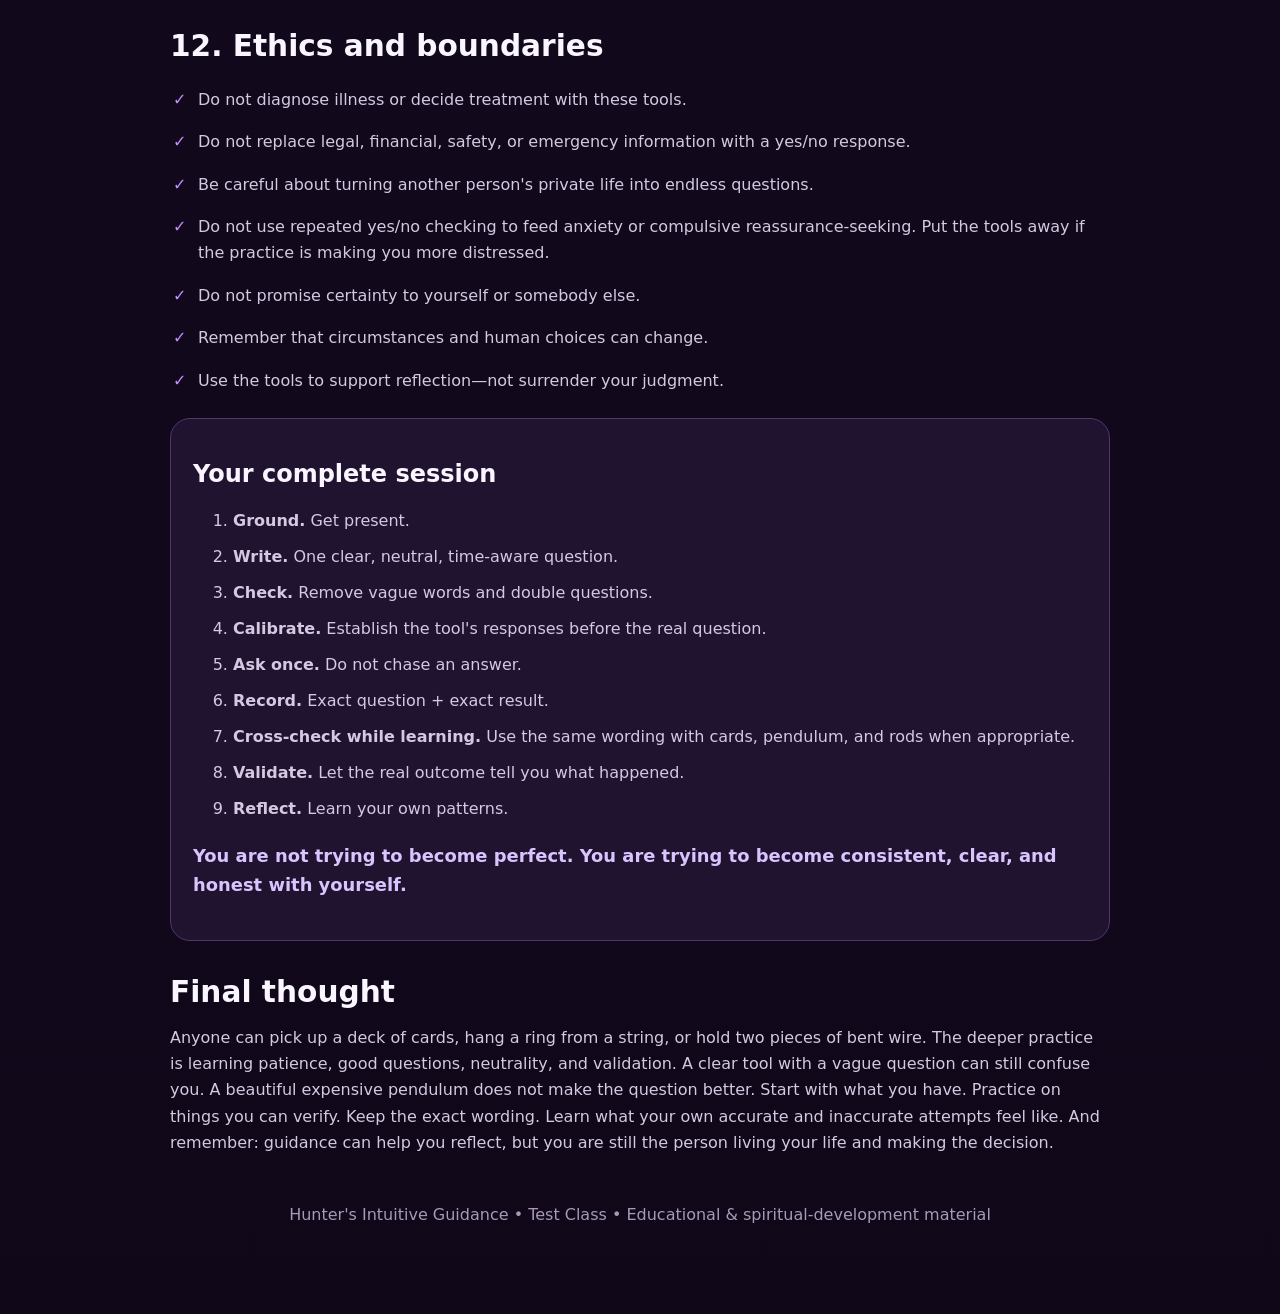
==== commit 20f68052: "Build paid Yes/No Intuition Tools class for testing" ====
--- a/index.html
+++ b/index.html
@@ -1,33 +1 @@
-<!doctype html><html lang="en"><head><meta charset="utf-8"><meta name="viewport" content="width=device-width,initial-scale=1"><title>Meditation: Start Where You Are</title><meta name="robots" content="noindex,nofollow"><style>:root{--bg:#120a1e;--card:#201331;--card2:#291a3d;--text:#f8f3ff;--muted:#d4c7df;--accent:#bd91ff;--line:#4b3565;--soft:#180e25}*{box-sizing:border-box}html{scroll-behavior:smooth}body{margin:0;font-family:system-ui,-apple-system,Segoe UI,Roboto,sans-serif;background:linear-gradient(180deg,#100719,#1a0d28 45%,#100719);color:var(--text);line-height:1.65}main{width:min(920px,94%);margin:auto;padding:26px 0 70px}header{text-align:center;padding:38px 10px 26px}.tag{font-size:.78rem;letter-spacing:.13em;font-weight:800;color:var(--accent)}h1{font-size:clamp(2.2rem,8vw,4.4rem);line-height:1.02;margin:.3rem 0 1rem}h2{line-height:1.15}p,li{color:var(--muted)}.lead{font-size:1.15rem;max-width:760px;margin:auto}.card,.notice,details{background:rgba(32,19,49,.97);border:1px solid var(--line);border-radius:20px;margin:16px 0;padding:22px}.notice{background:#241431}.notice strong{color:#fff}.quick{display:grid;grid-template-columns:repeat(3,1fr);gap:12px;margin:20px 0}.quick a{padding:15px;border:1px solid var(--line);border-radius:15px;background:var(--card2);color:#fff;text-decoration:none;text-align:center;font-weight:800}.lesson{margin-top:34px}.lesson>h2{font-size:1.8rem;margin-bottom:6px}.lesson-intro{margin-top:0}.tip{border-left:4px solid var(--accent);padding:10px 15px;background:var(--soft);border-radius:0 12px 12px 0;margin:16px 0}.tip strong{color:#fff}details{padding:0;overflow:hidden}summary{cursor:pointer;padding:18px 20px;font-weight:850;color:#fff;list-style:none;display:flex;justify-content:space-between;gap:15px;align-items:center}summary::-webkit-details-marker{display:none}summary:after{content:'+';font-size:1.4rem;color:var(--accent)}details[open] summary:after{content:'−'}details[open] summary{border-bottom:1px solid var(--line)}.inside{padding:4px 20px 20px}.time{display:inline-block;font-size:.78rem;background:#3b2453;color:#eadcff;padding:4px 9px;border-radius:999px;margin-bottom:8px;font-weight:800}.steps{padding-left:1.25rem}.steps li{margin:.55rem 0}.practice{background:var(--card2);padding:14px;border-radius:14px;margin-top:14px}.choice-grid{display:grid;grid-template-columns:1fr 1fr;gap:12px}.choice{background:var(--card2);padding:15px;border-radius:14px}.choice strong{display:block;color:#fff}.footer-note{text-align:center;margin-top:45px;color:#a998b9}.button{display:inline-block;background:var(--accent);color:#160a20;text-decoration:none;font-weight:900;padding:12px 18px;border-radius:999px}@media(max-width:650px){main{width:100%;padding:8px 10px 35px}header{padding-top:26px}.card,.notice{padding:17px;border-radius:16px}.quick,.choice-grid{grid-template-columns:1fr}summary{padding:16px}.inside{padding:2px 16px 17px}.lesson{margin-top:28px}h1{font-size:2.35rem}.lead{font-size:1.03rem}}</style></head><body><main><header><div class="tag">ADHD-FRIENDLY MINI CLASS</div><h1>Meditation: Start Where You Are</h1><p class="lead">Meditation is not about completely clearing your mind. It is about giving yourself a moment to slow down, ground yourself, step out of your routine, and notice what is happening inside you. You do not have to do it perfectly. Your mind can wander. You can move. You can open your eyes. The more you practice, the more familiar it becomes. There is no single “right” way to meditate. If you are here and willing to try, you have already taken the biggest step: you started.</p></header>
-<div class="notice"><strong>Health & safety:</strong> This class is for education, relaxation, reflection, and personal development. Meditation is not a substitute for medical or mental-health care and should not be used to delay professional treatment. Meditation can occasionally bring up anxiety, distressing thoughts, memories, or uncomfortable feelings. If a practice feels overwhelming, stop, open your eyes, orient yourself to your surroundings, move around, and choose something that feels safer. Seek qualified professional help when you need it. Never meditate while driving or doing anything that requires your full attention.</div>
-<section class="card"><h2>You do not need to do all of this today</h2><p>This is a menu, not homework. Learn the basics, then pick one practice that fits the time and energy you have today.</p><div class="quick"><a href="#short">I have 5–10 minutes</a><a href="#deep">I want to go deeper</a><a href="#open">I don't want a timer</a></div></section>
-<section class="lesson"><h2>1. What meditation actually is</h2><p class="lesson-intro">Different meditations use different anchors: your breath, physical sensations, sounds, movement, words, or simple present-moment awareness. The skill is not “having no thoughts.” The practice is noticing where your attention went and gently returning.</p><div class="tip"><strong>ADHD-friendly rule:</strong> A wandering mind does not mean you failed. Noticing that your mind wandered is part of the meditation.</div><div class="choice-grid"><div class="choice"><strong>Eyes closed or open</strong>Use whichever helps you feel comfortable and present.</div><div class="choice"><strong>Sitting, lying, standing, or walking</strong>Your body does not need a perfect meditation pose.</div><div class="choice"><strong>Guided or silent</strong>Some people focus better with a voice; others prefer quiet.</div><div class="choice"><strong>Imagery optional</strong>If you do not visualize easily, use words, sensations, sounds, or simple knowing instead.</div></div></section>
-<section class="lesson"><h2>2. A simple way to begin any meditation</h2><details open><summary>Notice → Settle → Anchor → Return → Finish</summary><div class="inside"><ol class="steps"><li><b>Notice:</b> Check in with your body and mind without judging what you find.</li><li><b>Settle:</b> Get reasonably comfortable. You do not have to become perfectly still.</li><li><b>Anchor:</b> Pick one thing to return to—breath, sound, body sensation, footsteps, or a phrase.</li><li><b>Return:</b> When thoughts pull you away, notice it and come back. Repeat as many times as needed.</li><li><b>Finish:</b> Take a moment before jumping back into your day. Notice whether anything shifted.</li></ol></div></details></section>
-<section class="lesson" id="short"><h2>3. Short meditations: 5–10 minutes</h2><p class="lesson-intro">These are for busy days, beginners, restless days, or anytime a longer session feels like too much.</p>
-<details><summary>1. Five-Minute Breath Anchor</summary><div class="inside"><span class="time">5 MINUTES</span><p>Use the natural breath as a home base without forcing it to become slower or deeper.</p><ol class="steps"><li>Get comfortable and notice where you feel breathing most clearly.</li><li>Follow one inhale from beginning to end, then one exhale.</li><li>If counting helps, count each exhale from one to five and start again.</li><li>When thoughts appear, silently note “thinking” and return to the next breath.</li><li>Finish by noticing your whole body for a few breaths.</li></ol></div></details>
-<details><summary>2. Five Senses Grounding Meditation</summary><div class="inside"><span class="time">5–8 MINUTES</span><p>A good eyes-open option when focusing inward feels difficult.</p><ol class="steps"><li>Notice five things you can see.</li><li>Notice four physical sensations: feet, clothing, chair, temperature.</li><li>Notice three sounds.</li><li>Notice two scents, even if they are faint.</li><li>Notice one taste or simply the feeling inside your mouth.</li><li>Take one natural breath and notice where you are right now.</li></ol></div></details>
-<details><summary>3. Sound Meditation</summary><div class="inside"><span class="time">5–10 MINUTES</span><p>Let sound be the anchor instead of trying to block it out.</p><ol class="steps"><li>Listen first for the closest sound.</li><li>Then notice sounds farther away.</li><li>Notice loud, quiet, steady, and changing sounds without naming every source.</li><li>If your attention wanders, return to listening.</li><li>For the last minute, hear the whole soundscape at once.</li></ol></div></details>
-<details><summary>4. Mini Body Scan</summary><div class="inside"><span class="time">7–10 MINUTES</span><p>Move attention through the body without needing to change what you feel.</p><ol class="steps"><li>Start at your feet and notice pressure, temperature, tingling, or nothing at all.</li><li>Move through legs, hips, stomach, chest, hands, arms, shoulders, neck, and face.</li><li>Pause briefly at each area.</li><li>If you find tension, allow it to be there; soften only if that happens naturally.</li><li>Finish by sensing the body as one whole.</li></ol></div></details>
-<details><summary>5. One-Word / Mantra Meditation</summary><div class="inside"><span class="time">5–10 MINUTES</span><p>Choose a simple word or phrase such as “calm,” “here,” “I am present,” or another phrase that feels genuine.</p><ol class="steps"><li>Say the word silently at an easy rhythm.</li><li>Let the word be your anchor.</li><li>When thoughts interrupt, return to the phrase without arguing with the thought.</li><li>Leave a little silence between repetitions if that feels comfortable.</li></ol></div></details>
-<details><summary>6. Loving-Kindness Practice</summary><div class="inside"><span class="time">8–10 MINUTES</span><p>Practice directing goodwill toward yourself and others without forcing an emotion.</p><ol class="steps"><li>Begin with yourself: “May I be safe. May I have peace. May I meet today with kindness.”</li><li>Bring to mind someone you care about and offer similar wishes.</li><li>If you want, include someone neutral.</li><li>Finish by extending the wish outward more broadly.</li></ol><p>You do not have to visualize anyone. A name, memory, or simple sense of the person is enough.</p></div></details>
-<details><summary>7. Morning Reset</summary><div class="inside"><span class="time">5–8 MINUTES</span><p>A short practice before the day gets noisy.</p><ol class="steps"><li>Notice three breaths.</li><li>Notice how your body feels this morning.</li><li>Ask: “What do I actually need today?”</li><li>Choose one quality to bring into the day—patience, courage, focus, kindness, or something else.</li><li>Sit quietly with that intention for a few minutes.</li></ol></div></details>
-<details><summary>8. Evening Release</summary><div class="inside"><span class="time">8–10 MINUTES</span><p>A transition practice for putting down the day without pretending everything is resolved.</p><ol class="steps"><li>Feel the support beneath your body.</li><li>Notice three things from today that are still occupying your mind.</li><li>For each one, say silently: “I can return to this later. I do not have to solve it right now.”</li><li>Return to the breath or body.</li><li>End by noticing one thing you are ready to leave with today.</li></ol></div></details></section>
-<section class="lesson"><h2>4. Medium-length practices: 12–25 minutes</h2>
-<details><summary>9. Breath → Body → Sound</summary><div class="inside"><span class="time">12–15 MINUTES</span><p>Changing anchors can help when staying on one thing feels too repetitive.</p><ol class="steps"><li>Spend a few minutes following the breath.</li><li>Widen attention to physical sensations throughout the body.</li><li>Then let sounds become the main focus.</li><li>Finally allow breath, body, and sound to share awareness.</li></ol></div></details>
-<details><summary>10. Progressive Muscle Awareness</summary><div class="inside"><span class="time">15–20 MINUTES</span><p>Notice the contrast between tension and release. Keep movements gentle and skip any area that hurts.</p><ol class="steps"><li>Beginning with feet, lightly tense one area for a few seconds.</li><li>Release and notice the difference.</li><li>Move gradually upward through legs, hands, arms, shoulders, and face.</li><li>Finish by resting without deliberately changing anything.</li></ol></div></details>
-<details><summary>11. Walking Meditation</summary><div class="inside"><span class="time">15–20 MINUTES</span><p>Meditation does not require sitting still.</p><ol class="steps"><li>Choose a safe place where you do not need to watch traffic.</li><li>Walk at a natural or slightly slower pace.</li><li>Feel each foot lift, move, and meet the ground.</li><li>Notice body movement, sounds, temperature, and air.</li><li>Each time you get lost in thought, return to the next step.</li></ol></div></details>
-<details><summary>12. Working With a Difficult Feeling</summary><div class="inside"><span class="time">15–20 MINUTES</span><p>This is about making room for a manageable feeling, not forcing yourself into overwhelming material.</p><ol class="steps"><li>Ground first with your feet, breath, or sounds around you.</li><li>Name what is present simply: “worry,” “sadness,” “frustration,” or “uncertainty.”</li><li>Notice where you feel it physically, if anywhere.</li><li>Alternate attention between that sensation and a neutral anchor.</li><li>Remind yourself: “I can feel this without solving it this second.”</li><li>If distress increases, stop and orient outward.</li></ol></div></details>
-<details><summary>13. Self-Compassion Meditation</summary><div class="inside"><span class="time">15–20 MINUTES</span><p>Practice responding to yourself the way you might respond to someone you genuinely care about.</p><ol class="steps"><li>Notice something that has been difficult without choosing your most overwhelming experience.</li><li>Acknowledge: “This is hard right now.”</li><li>Remember that struggling is part of being human.</li><li>Ask what kind of response would actually be supportive.</li><li>Rest with a phrase such as “May I give myself some patience here.”</li></ol></div></details>
-<details><summary>14. Intuition Listening Meditation</summary><div class="inside"><span class="time">15–25 MINUTES</span><p>An optional spiritual/personal-reflection practice. It is not a prediction exercise and you do not need to receive an answer.</p><ol class="steps"><li>Ground with breath and body sensations.</li><li>Let mental chatter settle as much as it naturally does.</li><li>Ask one simple open question, such as “What deserves my attention today?”</li><li>Stop asking and simply notice thoughts, feelings, body signals, words, or impressions.</li><li>Do not force meaning. Write down what you noticed afterward and reflect later.</li></ol></div></details></section>
-<section class="lesson" id="deep"><h2>5. Longer meditations: 30–40 minutes</h2><p class="lesson-intro">Longer does not automatically mean better. These sessions simply give you more room to settle and explore.</p>
-<details><summary>15. Full Body Scan</summary><div class="inside"><span class="time">30–40 MINUTES</span><p>A slow tour through the body, noticing rather than fixing.</p><ol class="steps"><li>Spend several minutes settling with the breath.</li><li>Move attention slowly from toes through each region of the body.</li><li>Notice pressure, warmth, coolness, pulsing, tension, ease, numbness, or no obvious sensation.</li><li>When attention wanders, return to the body area you were exploring.</li><li>End with several minutes sensing the entire body breathing and resting.</li></ol></div></details>
-<details><summary>16. Deep Grounding Meditation</summary><div class="inside"><span class="time">30–35 MINUTES</span><p>Build stability through physical awareness first; optional spiritual imagery comes second.</p><ol class="steps"><li>Spend 5 minutes noticing contact with the floor or chair.</li><li>Spend 10 minutes slowly scanning the body.</li><li>Spend 10 minutes following breath and sounds while feeling physically supported.</li><li>Optional: imagine, sense, or simply think of yourself as connected securely to the earth. Visualization is not required.</li><li>Finish by moving hands and feet and looking around the room.</li></ol></div></details>
-<details><summary>17. Open Awareness Meditation</summary><div class="inside"><span class="time">30–40 MINUTES</span><p>Instead of holding one anchor the entire time, practice noticing whatever naturally becomes most prominent.</p><ol class="steps"><li>Begin with 5–10 minutes of breath awareness.</li><li>Gradually widen attention.</li><li>Notice sounds, sensations, emotions, and thoughts as events that appear and change.</li><li>Try not to chase or push away any one experience.</li><li>If you become lost, return to breathing until you feel steady, then widen again.</li></ol></div></details>
-<details><summary>18. Loving-Kindness Deep Practice</summary><div class="inside"><span class="time">30–40 MINUTES</span><p>Give each stage more time: yourself, someone you love, a neutral person, someone difficult if appropriate, and finally a wider circle of people.</p><p class="practice"><b>Important:</b> Skip anyone who feels too emotionally activating. This is a practice in goodwill, not an obligation to excuse harmful behavior.</p></div></details></section>
-<section class="lesson" id="open"><h2>6. Open-ended meditation: stay as long as you want</h2>
-<details><summary>19. Silent Sit With a Chosen Anchor</summary><div class="inside"><span class="time">NO SET LENGTH</span><p>Pick breath, body, sound, or a word. Stay with it for as little or as long as feels useful. You can decide beforehand that you will stop when your body tells you it is time, or use a gentle timer if you prefer structure.</p><p>The entire practice is: notice → wander → notice → return. There is nothing else you have to accomplish.</p></div></details>
-<details><summary>20. Sit in the Power / Spiritual Presence</summary><div class="inside"><span class="time">NO SET LENGTH</span><p>This optional spiritual meditation is about being present rather than trying to make something happen.</p><ol class="steps"><li>Ground yourself physically first.</li><li>Settle into quiet awareness.</li><li>If it fits your beliefs, acknowledge Spirit, the Divine, your higher self, or simply the deeper part of yourself.</li><li>Do not demand a message or sign. Let yourself sit in the experience.</li><li>Notice anything that arises without deciding immediately what it means.</li><li>Finish by grounding again and returning attention fully to your surroundings.</li></ol></div></details></section>
-<section class="lesson"><h2>7. Which meditation should I choose?</h2><div class="choice-grid"><div class="choice"><strong>My brain is racing</strong>Try sound, walking, five senses, or Breath → Body → Sound.</div><div class="choice"><strong>I feel disconnected from my body</strong>Try a mini/full body scan or grounding.</div><div class="choice"><strong>I cannot sit still</strong>Walking meditation counts. Movement is allowed.</div><div class="choice"><strong>I want something spiritual</strong>Try Intuition Listening or Sit in the Power after grounding.</div><div class="choice"><strong>I am short on time</strong>Five minutes is enough to practice.</div><div class="choice"><strong>I don't visualize</strong>Choose sensation, breath, sound, words, movement, or simple intention.</div></div></section>
-<section class="lesson"><h2>8. Common questions</h2><details><summary>What if I keep thinking?</summary><div class="inside"><p>You will. The goal is not to stop thought. Each time you realize you have drifted, you have a chance to return. That return is part of the practice.</p></div></details><details><summary>What if I get bored?</summary><div class="inside"><p>Change anchors, shorten the session, meditate while walking, or simply notice what “bored” feels like. You do not earn extra points for forcing a practice that is not working for you.</p></div></details><details><summary>Do I need to meditate every day?</summary><div class="inside"><p>No. Consistency can make a practice more familiar, but meditation is not a pass/fail streak. Start with a schedule you can realistically return to.</p></div></details><details><summary>How long should a beginner meditate?</summary><div class="inside"><p>Start small. Five minutes is a real meditation. Increase the time when you want more—not because you think a shorter practice “doesn't count.”</p></div></details><details><summary>What if meditation makes me feel worse?</summary><div class="inside"><p>Stop the practice. Open your eyes, move, orient to your surroundings, and use an outward grounding activity. Meditation is not something you need to push through. If distress persists or meditation repeatedly brings up difficult symptoms, talk with a qualified health professional.</p></div></details></section>
-<section class="card"><div class="tag">7-DAY BEGINNER PATH</div><h2>If you want a little structure</h2><ol class="steps"><li><b>Day 1:</b> Five-Minute Breath Anchor</li><li><b>Day 2:</b> Five Senses Grounding</li><li><b>Day 3:</b> Sound Meditation</li><li><b>Day 4:</b> Mini Body Scan</li><li><b>Day 5:</b> Walking Meditation</li><li><b>Day 6:</b> Loving-Kindness</li><li><b>Day 7:</b> Pick whichever one you actually want to repeat.</li></ol><p><b>Remember:</b> the goal is not to become “good at meditation” in seven days. The goal is to discover what helps you become present.</p></section>
-<section class="card"><h2>Your practice belongs to you</h2><p>You can meditate for five minutes or forty. You can sit in silence, listen to sounds, walk, focus on your body, repeat a phrase, or use a spiritual practice. You can have thoughts the entire time and still be meditating. Learn the tools, experiment, keep what helps, and leave what does not.</p><p><b>You started. That matters.</b></p></section><p class="footer-note">Hunter's Intuitive Guidance • Meditation Class Test Build</p></main></body></html>+<!doctype html><html lang="en"><head><meta charset="utf-8"><meta name="viewport" content="width=device-width,initial-scale=1"><meta name="robots" content="noindex,nofollow"><title>Yes or No: Three Practical Intuition Tools</title><style>:root{--bg:#100719;--card:#211431;--card2:#2c1b42;--text:#faf6ff;--muted:#d5c8e1;--accent:#bd91ff;--line:#50376b;--soft:#180e25;--good:#d9c4ff}*{box-sizing:border-box}html{scroll-behavior:smooth}body{margin:0;font-family:system-ui,-apple-system,Segoe UI,Roboto,sans-serif;background:linear-gradient(180deg,#100719,#1b0d2a 45%,#100719);color:var(--text);line-height:1.65}main{width:min(940px,94%);margin:auto;padding:24px 0 70px}header{text-align:center;padding:38px 10px 24px}.tag{font-size:.78rem;letter-spacing:.14em;font-weight:900;color:var(--accent)}h1{font-size:clamp(2.25rem,8vw,4.5rem);line-height:1.02;margin:.35rem 0 1rem}h2{line-height:1.15}.lead{font-size:1.13rem;max-width:790px;margin:auto;color:var(--muted)}p,li{color:var(--muted)}.card,.notice,details{background:rgba(33,20,49,.97);border:1px solid var(--line);border-radius:20px;margin:16px 0;padding:22px}.notice{background:#251532}.quick{display:grid;grid-template-columns:repeat(3,1fr);gap:11px;margin:18px 0}.quick a{padding:14px;border:1px solid var(--line);border-radius:14px;background:var(--card2);color:#fff;text-decoration:none;text-align:center;font-weight:850}.lesson{margin-top:34px}.lesson>h2{font-size:1.85rem;margin-bottom:6px}.lesson-intro{margin-top:0}.tip,.warning,.example{border-left:4px solid var(--accent);padding:12px 15px;background:var(--soft);border-radius:0 12px 12px 0;margin:16px 0}.warning{border-left-color:#e7b8ff}.example{background:#2a193d}.tip strong,.warning strong,.example strong{color:#fff}details{padding:0;overflow:hidden}summary{cursor:pointer;padding:18px 20px;font-weight:850;color:#fff;list-style:none;display:flex;justify-content:space-between;gap:14px;align-items:center}summary::-webkit-details-marker{display:none}summary:after{content:'+';font-size:1.4rem;color:var(--accent)}details[open] summary:after{content:'−'}details[open] summary{border-bottom:1px solid var(--line)}.inside{padding:5px 20px 20px}.steps li{margin:.6rem 0}.grid{display:grid;grid-template-columns:1fr 1fr;gap:12px}.box{background:var(--card2);padding:15px;border-radius:14px}.box strong{display:block;color:#fff}.pill{display:inline-block;background:#3b2454;color:#eee2ff;border-radius:999px;padding:4px 9px;font-size:.78rem;font-weight:850;margin:2px}.check{list-style:none;padding:0}.check li{padding:8px 0 8px 28px;position:relative}.check li:before{content:'✓';position:absolute;left:3px;color:var(--accent);font-weight:900}.practice{background:var(--card2);padding:16px;border-radius:15px;margin:15px 0}.rule{font-size:1.12rem;color:var(--good);font-weight:850}.footer{text-align:center;margin-top:45px;color:#a998b9}@media(max-width:650px){main{width:100%;padding:8px 10px 35px}header{padding-top:25px}.card,.notice{padding:17px;border-radius:16px}.quick,.grid{grid-template-columns:1fr}summary{padding:16px}.inside{padding:3px 16px 17px}.lesson{margin-top:28px}h1{font-size:2.35rem}.lead{font-size:1.02rem}}</style></head><body><main><header><div class="tag">ADHD-FRIENDLY COMPLETE CLASS</div><h1>Yes or No</h1><p class="lead">Three simple tools. One important skill: learning how to ask a clear question and get a clear answer. In this class you will learn a simple yes/no method using ordinary playing cards, a pendulum, and dowsing rods. You will also learn how to make your own tools for little or no cost, how to practice with answers you can verify, and why the wording of your question can completely change what you think an answer means.</p></header><div class="notice"><strong>Important:</strong> This class is for spiritual exploration, intuition practice, reflection, and education. Dowsing and card-based divination are not scientifically established methods for predicting future events or determining objective facts. Small unconscious muscle movements, often called the ideomotor effect, can influence physical dowsing tools. Do not use these methods instead of medical, mental-health, legal, financial, emergency, safety, or other qualified professional advice. For high-stakes decisions, use reliable evidence and appropriate professional help.</div><section class="card"><h2>What you are learning</h2><p>This is deliberately focused. We are <b>not</b> learning full cartomancy readings. We are learning how to work with a binary question: <b>yes or no</b>.</p><div class="quick"><a href="#questions">Ask Better Questions</a><a href="#cards">Playing Cards</a><a href="#pendulum">Pendulum</a><a href="#rods">Dowsing Rods</a><a href="#three">Use All Three</a><a href="#practice">Practice Plan</a></div><p class="rule">The tool is not the most important part. The question is.</p></section><section class="lesson"><h2>1. Before the tools: what are you actually doing?</h2><p class="lesson-intro">A yes/no practice takes something complicated and temporarily reduces it to two possible answers. That simplicity can be useful, but it can also create false confidence if the question itself is vague.</p><div class="grid"><div class="box"><strong>Playing cards</strong>You establish a simple rule before drawing. In this class: red = yes, black = no.</div><div class="box"><strong>Pendulum</strong>You establish which movement represents yes, no, and ideally unclear/not now.</div><div class="box"><strong>Dowsing rods</strong>You establish your yes/no movements before asking the real question.</div><div class="box"><strong>Your responsibility</strong>You ask clearly, stay as neutral as possible, record the answer, and validate when reality gives you feedback.</div></div><div class="tip"><strong>Hunter's approach:</strong> Guides guide; they do not decide. Whether you understand these tools spiritually, psychologically, intuitively, or as a way to slow down and notice your own responses, you remain responsible for your choices.</div></section><section class="lesson" id="questions"><h2>2. The art of the yes/no question</h2><p class="lesson-intro">This may be the most valuable part of the entire class. A tool can give a perfectly clear response to a badly written question—and the answer can still be almost useless.</p><details open><summary>Rule 1 — Define words that can mean different things</summary><div class="inside"><p>Suppose you ask:</p><div class="example"><strong>“Will my boyfriend and I get back together soon?”</strong></div><p>What does <b>soon</b> mean? Tomorrow? Two weeks? Two months? Your idea of soon may not be the same as somebody else's, and it is not a measurable time frame.</p><p>Try instead:</p><div class="example"><strong>“Will my boyfriend and I be back in a committed relationship within the next 30 days?”</strong></div><p>Now you have defined both the outcome and the time window.</p></div></details><details><summary>Rule 2 — A “no” may only be a no to the time frame</summary><div class="inside"><p>This is one of the easiest mistakes to make. Ask, “Will we get back together within one month?” and receive no. That does <b>not</b> automatically mean “we will never get back together.” It only means the answer to the question you actually asked was no.</p><div class="example"><strong>One month: No. Two months: possibly Yes.</strong><br>The first answer was not necessarily wrong. You changed the question.</div><p>This is why you should write down the exact wording instead of remembering a shortened version of it later.</p></div></details><details><summary>Rule 3 — Ask one thing at a time</summary><div class="inside"><p>Avoid compound questions.</p><div class="example"><strong>Too much:</strong> “Will I get the job and be happy there?”<br><br><strong>Better:</strong> “Will I be offered this specific job by October 1?” Then, separately, explore the second issue.</div><p>One part of a compound question could be yes while another is no. A binary tool has no clean way to explain that.</p></div></details><details><summary>Rule 4 — Make it measurable when possible</summary><div class="inside"><p>Words such as <i>soon, successful, better, rich, happy, good, enough</i> can be slippery. Define what you mean.</p><div class="example"><strong>Vague:</strong> “Will my business do better?”<br><strong>Clearer:</strong> “Will my business receive at least 10 paid orders during October?”</div></div></details><details><summary>Rule 5 — Keep the wording neutral</summary><div class="inside"><p>If you desperately want one answer, it becomes harder to separate intuition from hope, fear, expectation, and unconscious movement.</p><p>Instead of repeatedly asking until you get the answer you want, ask once, record it, and let reality eventually validate it.</p></div></details><details><summary>Rule 6 — Do not turn a yes/no tool into a guarantee</summary><div class="inside"><p>A yes/no response is guidance or practice—not permission to ignore facts. Do not ask a pendulum whether chest pain is a heart attack, whether medication is safe, whether a legal deadline applies, whether an investment is guaranteed, or whether it is safe to drive in dangerous conditions. Use the appropriate real-world source.</p></div></details><details><summary>Quick question checklist</summary><div class="inside"><ul class="check"><li>Can this genuinely be answered yes or no?</li><li>Am I asking only one thing?</li><li>Have I defined vague words?</li><li>Does a time frame matter?</li><li>Will I know what a yes means?</li><li>Will I know what a no means?</li><li>Am I calm enough to accept either answer?</li><li>Can the result eventually be verified?</li></ul></div></details></section><section class="lesson"><h2>3. Prepare before asking</h2><p>You do not need an elaborate ritual. The goal is to reduce distraction and expectation.</p><ol class="steps"><li>Put the phone down or silence notifications.</li><li>Take a few natural breaths.</li><li>Ground yourself in whatever way works for you: feel your feet, notice the chair, listen to the room, or use a spiritual grounding practice if that fits your beliefs.</li><li>Write the question exactly as you will ask it.</li><li>Read it once. Check for vague words and double questions.</li><li>Decide the tool's yes/no rules <b>before</b> receiving an answer.</li><li>Ask once.</li><li>Record the answer before interpreting or changing anything.</li></ol><div class="tip"><strong>ADHD-friendly:</strong> Keep a tiny session note: Date → Exact Question → Tool → Answer → Later Result. You do not need a long journal.</div></section><section class="lesson" id="cards"><h2>4. Tool One: ordinary playing cards</h2><p class="lesson-intro">A standard 52-card deck is inexpensive, common, portable, and perfect for a very simple binary practice. You do not need Tarot knowledge and you do not need to learn the meanings of the cards for this method.</p><div class="card"><span class="pill">HEARTS ♥</span> <span class="pill">DIAMONDS ♦</span> = <b>YES</b><br><br><span class="pill">CLUBS ♣</span> <span class="pill">SPADES ♠</span> = <b>NO</b></div><details open><summary>The one-card method</summary><div class="inside"><ol class="steps"><li>Remove jokers. Use the normal 52 cards.</li><li>Write and say your yes/no question.</li><li>Shuffle while keeping the question in mind. You do not need a special shuffle.</li><li>Stop when you feel ready.</li><li>Draw one card without trying to select a color.</li><li>Red card: yes. Black card: no.</li><li>Write the result down. Stop there.</li></ol><p>For this class, resist the urge to turn the card into a reading. A Queen of Hearts is not a relationship message here. It is red, so it is yes. A Two of Spades is not a story about conflict. It is black, so it is no. Keeping the method simple is the point.</p></div></details><details><summary>Optional three-card confirmation method</summary><div class="inside"><p>If one card feels too much like a coin flip, you can establish a three-card method:</p><ul><li>2 or 3 red cards = yes.</li><li>2 or 3 black cards = no.</li></ul><p>Choose one-card or three-card as your regular method and stay consistent while learning. Do not keep drawing cards because you dislike the first result.</p></div></details><details><summary>Practice without predicting anything</summary><div class="inside"><p>Use facts you already know, but make them genuinely binary.</p><div class="practice">“Is my first name Hunter?”<br>“Am I currently inside a building?”<br>“Is today [correct day]?”<br>Then deliberately ask a few questions whose answer is no.</div><p>Known-answer practice teaches the routine without the emotional pressure of a future question.</p></div></details><details><summary>Common card mistakes</summary><div class="inside"><ul><li>Changing red/black meanings after seeing the card.</li><li>Drawing again because you do not like the answer.</li><li>Adding card meanings when the exercise is only yes/no.</li><li>Asking the same question over and over.</li><li>Using a vague question and blaming the deck.</li></ul></div></details></section><section class="lesson" id="pendulum"><h2>5. Tool Two: the pendulum</h2><p class="lesson-intro">A pendulum is simply a freely hanging weight suspended from a string, cord, or chain. You can buy a beautiful crystal or metal pendulum if you want one. You do not need one to begin.</p><details open><summary>Make a free or inexpensive pendulum</summary><div class="inside"><p>You need two things: something that hangs and something for it to hang from.</p><div class="grid"><div class="box"><strong>Possible weights</strong>Ring, washer, nut, key, pendant, bead, small stone securely wrapped or attached.</div><div class="box"><strong>Possible suspension</strong>String, thread doubled for strength, thin cord, necklace chain.</div></div><ol class="steps"><li>Choose a small object with enough weight to hang steadily.</li><li>Attach it securely to roughly 6–10 inches of string or chain. Exact length is not sacred; adjust until it moves freely and feels controllable.</li><li>Make sure the object cannot fall off.</li><li>Hold the free end between thumb and finger and let the weight hang.</li></ol><p>A purchased pendulum can feel nicer in the hand and may swing more evenly, but the basic physical principle is the same: a suspended weight is a pendulum.</p></div></details><details><summary>Calibrate: let your pendulum show you its language</summary><div class="inside"><p>Do not assume clockwise always means yes or side-to-side always means no. Establish your own signals.</p><ol class="steps"><li>Rest your elbow or forearm comfortably if that helps reduce strain.</li><li>Let the pendulum become still.</li><li>Say, “Show me yes.” Observe the movement.</li><li>Still it again.</li><li>Say, “Show me no.” Observe the different movement.</li><li>Then ask, “Show me unclear / I don't know / not now.” A third response is useful because not every question deserves a forced yes or no.</li><li>Repeat the calibration and make sure the movements remain distinguishable.</li></ol><p>Your yes might be forward/back, side-to-side, clockwise, or something else. The consistency matters more than copying somebody else's directions.</p></div></details><details><summary>Known-answer calibration</summary><div class="inside"><p>After “show me yes/no,” test the signals with facts.</p><ol class="steps"><li>Ask your real name. It should produce your yes signal.</li><li>Ask a deliberately false name. It should produce no.</li><li>Ask several other easy, factual questions.</li><li>If responses are inconsistent, stop. Reset, ground, and practice later rather than forcing it.</li></ol></div></details><details><summary>Ask a real yes/no question</summary><div class="inside"><ol class="steps"><li>Write the exact question.</li><li>Calibrate yes/no/unclear.</li><li>Still the pendulum.</li><li>Ask once in a neutral voice.</li><li>Wait without deliberately pushing the movement.</li><li>Observe which established signal develops.</li><li>Record it immediately.</li></ol><div class="warning"><strong>Worth knowing:</strong> Pendulum movement can be influenced by tiny unconscious muscle movements. This is called the ideomotor effect. That does not stop you from using a pendulum as an intuition or reflection practice, but it is a good reason not to treat the movement as infallible outside evidence.</div></div></details><details><summary>When the pendulum will not answer clearly</summary><div class="inside"><p>Do not force a messy movement into yes or no. Check:</p><ul class="check"><li>Is the question actually binary?</li><li>Did you ask two things at once?</li><li>Did you use an undefined word such as “soon”?</li><li>Are you physically tired or shaky?</li><li>Are you highly emotional about the answer?</li><li>Did you establish an unclear/not-now signal?</li></ul><p>Sometimes the best answer for the session is simply: <b>I do not have a clear answer.</b></p></div></details></section><section class="lesson" id="rods"><h2>6. Tool Three: dowsing rods</h2><p class="lesson-intro">For yes/no work, L-rods are easy to understand because the movement is large and visible. As with a pendulum, you can buy balanced rods with handles—or make a simple pair yourself.</p><details open><summary>Make your own L-rods</summary><div class="inside"><p>A common DIY version uses two pieces of reasonably stiff wire. An old wire coat hanger can work if it can be safely cut and straightened.</p><div class="warning"><strong>Safety:</strong> Cut wire can have sharp ends. Use appropriate wire cutters, eye protection, and adult help where needed. Smooth, cap, or tape sharp ends. Never use the rods around exposed electrical equipment or anywhere their length could create a hazard.</div><ol class="steps"><li>Make two similar pieces of wire.</li><li>Bend each into an L shape: a shorter section becomes the handle and a longer section points forward.</li><li>A rough starting point is a 4–6 inch handle and a 10–16 inch forward arm. They do not have to be exact twins.</li><li>For free-spinning handles, slide the short ends into empty pen barrels, short straws, or small tubes. The wire should rotate without binding.</li><li>Hold one rod in each hand with the long arms roughly level and pointing forward.</li></ol><p>You can absolutely purchase professionally made rods later. Buying them is convenience, not a requirement for learning.</p></div></details><details><summary>How to hold them</summary><div class="inside"><ol class="steps"><li>Stand or sit comfortably.</li><li>Keep elbows near your sides without locking your arms.</li><li>Hold the handles gently. A death grip prevents free movement.</li><li>Point the long arms forward and roughly parallel.</li><li>Give the rods room to swing without hitting your body or nearby objects.</li></ol><p>Small changes in hand angle can move rods significantly, so comfort and repeatability matter.</p></div></details><details><summary>Establish yes, no, and unclear</summary><div class="inside"><ol class="steps"><li>Start with rods forward.</li><li>Ask, “Show me yes.” Let the rods move and note the pattern.</li><li>Reset them to neutral.</li><li>Ask, “Show me no.” Note the different pattern.</li><li>Ask for “unclear / not now.”</li><li>Repeat until you can recognize your established responses.</li></ol><p>Some people's rods cross for yes and open for no. Others establish something different. Do not borrow somebody else's answer system after the fact. Calibrate first.</p></div></details><details><summary>Known-answer practice with rods</summary><div class="inside"><p>Use the same type of questions you used with the pendulum. Start with several obvious yes answers and several obvious no answers. Reset the rods between questions.</p><p>If the rods repeatedly fail known-answer tests, that is useful feedback. Work on your grip, neutrality, question wording, and practice rather than declaring every movement meaningful.</p></div></details><details><summary>Why rods can feel dramatic</summary><div class="inside"><p>A tiny change at your hands becomes a much larger movement at the end of a long rod. That makes L-rods visually impressive, but it also means unconscious movement and slight changes in hand position matter. Treat the result with the same humility you would give a pendulum response.</p></div></details></section><section class="lesson" id="three"><h2>7. When a question matters: use all three while learning</h2><p class="lesson-intro">You have three methods that work very differently in your hands. Until you have built confidence and a record of validation, I recommend checking an important <i>practice-level</i> question with all three.</p><div class="practice"><b>Question:</b> Write it once. Do not change the wording between tools.<br><br><b>Playing cards:</b> ______<br><b>Pendulum:</b> ______<br><b>Dowsing rods:</b> ______<br><br><b>Agreement:</b> 3/3, 2/3, or no clear agreement?<br><b>What actually happened later?</b> ______</div><details open><summary>If all three say the same thing</summary><div class="inside"><p>Record the agreement—but do not turn agreement into certainty. Three intuition tools agreeing is still not the same as three independent scientific measurements. The purpose is to develop your practice and see whether your results validate over time.</p></div></details><details><summary>If two say yes and one says no</summary><div class="inside"><p>Do not hide the disagreement. Record all three. You can note the majority response, but the disagreement is part of your data.</p></div></details><details><summary>If everything disagrees</summary><div class="inside"><p>That is not failure. Check the question, your emotional state, and your calibration. Put it down and return later if appropriate. “Unclear” is more honest than forcing a conclusion.</p></div></details><details><summary>Do not keep asking until you get 3 yeses</summary><div class="inside"><p>If you repeat the same question again and again, eventually you may get the combination you want. That teaches you nothing. One clean attempt per tool is much more useful for validation.</p></div></details></section><section class="lesson"><h2>8. Intuition vs. fear, hope, imagination, and mental noise</h2><p>One of the hardest skills is not operating the tool. It is noticing what you bring to the tool.</p><div class="grid"><div class="box"><strong>Hope</strong>“I need this to say yes.”</div><div class="box"><strong>Fear</strong>“I already know something bad is going to happen.”</div><div class="box"><strong>Mental noise</strong>Rapid arguments, possibilities, and what-ifs.</div><div class="box"><strong>Imagination</strong>A thought or scenario your mind creates. Imagination is not bad; it simply should not automatically be labeled intuition.</div><div class="box"><strong>Intuitive impression</strong>Often described as a quieter first knowing, feeling, body response, word, or impression—but the way to learn your own pattern is validation, not a definition.</div><div class="box"><strong>Validation</strong>Record first. Find out later. Compare. That is how you learn what was useful.</div></div><div class="tip"><strong>Notice → Name → Validate → Reflect.</strong> Notice what happened. Name it without exaggerating. Validate when possible. Reflect on what your accurate and inaccurate attempts felt like.</div></section><section class="lesson" id="practice"><h2>9. Build skill with validation, not belief</h2><p class="lesson-intro">You do not need to convince yourself you are good at this. Give yourself evidence.</p><details open><summary>Stage 1 — Known answers</summary><div class="inside"><p>Do 10–20 simple questions where you know the truth. Mix yes and no. The goal is learning the mechanics.</p></div></details><details><summary>Stage 2 — Hidden but immediately verifiable</summary><div class="inside"><p>Have somebody prepare simple targets you do not know, or use randomized factual practice where the answer can be revealed immediately. This is better training than only asking emotional future questions.</p></div></details><details><summary>Stage 3 — Short-term questions</summary><div class="inside"><p>Use low-stakes questions with a clear outcome and short time window. Record them before the outcome occurs.</p></div></details><details><summary>Stage 4 — Compare the three tools</summary><div class="inside"><p>Track each tool separately. You may discover that one feels easier or produces more consistent validation for you. You do not need to be equally good with all three.</p></div></details><details><summary>Stage 5 — Let your record teach you</summary><div class="inside"><p>After enough practice, review:</p><ul class="check"><li>Which tool feels most natural?</li><li>Which tool validates most often?</li><li>Do emotional questions lower your consistency?</li><li>Do vague questions cause more confusion?</li><li>What does a genuinely clear response feel like for you?</li></ul></div></details></section><section class="lesson"><h2>10. A 7-day ADHD-friendly practice plan</h2><div class="grid"><div class="box"><strong>Day 1 — Questions</strong>Rewrite 10 vague questions into specific yes/no questions.</div><div class="box"><strong>Day 2 — Cards</strong>10 known-answer questions using red=yes, black=no.</div><div class="box"><strong>Day 3 — Pendulum</strong>Make or choose a pendulum. Calibrate and do 10 known answers.</div><div class="box"><strong>Day 4 — Rods</strong>Make or choose rods. Establish signals and practice.</div><div class="box"><strong>Day 5 — Three-tool test</strong>Use the exact same 10 verifiable questions with all three tools.</div><div class="box"><strong>Day 6 — Neutrality</strong>Practice noticing hope/fear before touching the tool.</div><div class="box"><strong>Day 7 — Review</strong>Look at your notes. Do not judge yourself; look for patterns.</div></div></section><section class="lesson"><h2>11. Troubleshooting</h2><details><summary>“My pendulum barely moves.”</summary><div class="inside"><p>Check that the weight hangs freely, shorten or lengthen the cord, support your arm comfortably, and practice with known answers. A huge swing is not required.</p></div></details><details><summary>“My rods move before I finish asking.”</summary><div class="inside"><p>Reset, relax your grip, and write the question first. Because rods amplify small hand movements, anticipation can matter.</p></div></details><details><summary>“I keep getting the answer I want.”</summary><div class="inside"><p>Switch to verifiable neutral practice for a while. If you cannot accept no, it may not be a good time to ask that question.</p></div></details><details><summary>“I asked again and the answer changed.”</summary><div class="inside"><p>First ask whether anything in the question actually changed: wording, time frame, facts, or your method. If nothing changed, repeated questioning may simply be adding noise. Use the first properly calibrated attempt in your practice record.</p></div></details><details><summary>“Which tool is the best?”</summary><div class="inside"><p>The best practice tool is the one you can use consistently, neutrally, and validate. Cards are extremely accessible. Pendulums are compact and sensitive. Rods provide large visible movement. Try all three before deciding.</p></div></details></section><section class="lesson"><h2>12. Ethics and boundaries</h2><ul class="check"><li>Do not diagnose illness or decide treatment with these tools.</li><li>Do not replace legal, financial, safety, or emergency information with a yes/no response.</li><li>Be careful about turning another person's private life into endless questions.</li><li>Do not use repeated yes/no checking to feed anxiety or compulsive reassurance-seeking. Put the tools away if the practice is making you more distressed.</li><li>Do not promise certainty to yourself or somebody else.</li><li>Remember that circumstances and human choices can change.</li><li>Use the tools to support reflection—not surrender your judgment.</li></ul></section><section class="card"><h2>Your complete session</h2><ol class="steps"><li><b>Ground.</b> Get present.</li><li><b>Write.</b> One clear, neutral, time-aware question.</li><li><b>Check.</b> Remove vague words and double questions.</li><li><b>Calibrate.</b> Establish the tool's responses before the real question.</li><li><b>Ask once.</b> Do not chase an answer.</li><li><b>Record.</b> Exact question + exact result.</li><li><b>Cross-check while learning.</b> Use the same wording with cards, pendulum, and rods when appropriate.</li><li><b>Validate.</b> Let the real outcome tell you what happened.</li><li><b>Reflect.</b> Learn your own patterns.</li></ol><p class="rule">You are not trying to become perfect. You are trying to become consistent, clear, and honest with yourself.</p></section><section class="lesson"><h2>Final thought</h2><p>Anyone can pick up a deck of cards, hang a ring from a string, or hold two pieces of bent wire. The deeper practice is learning patience, good questions, neutrality, and validation. A clear tool with a vague question can still confuse you. A beautiful expensive pendulum does not make the question better. Start with what you have. Practice on things you can verify. Keep the exact wording. Learn what your own accurate and inaccurate attempts feel like. And remember: guidance can help you reflect, but you are still the person living your life and making the decision.</p></section><p class="footer">Hunter's Intuitive Guidance • Test Class • Educational & spiritual-development material</p></main></body></html>
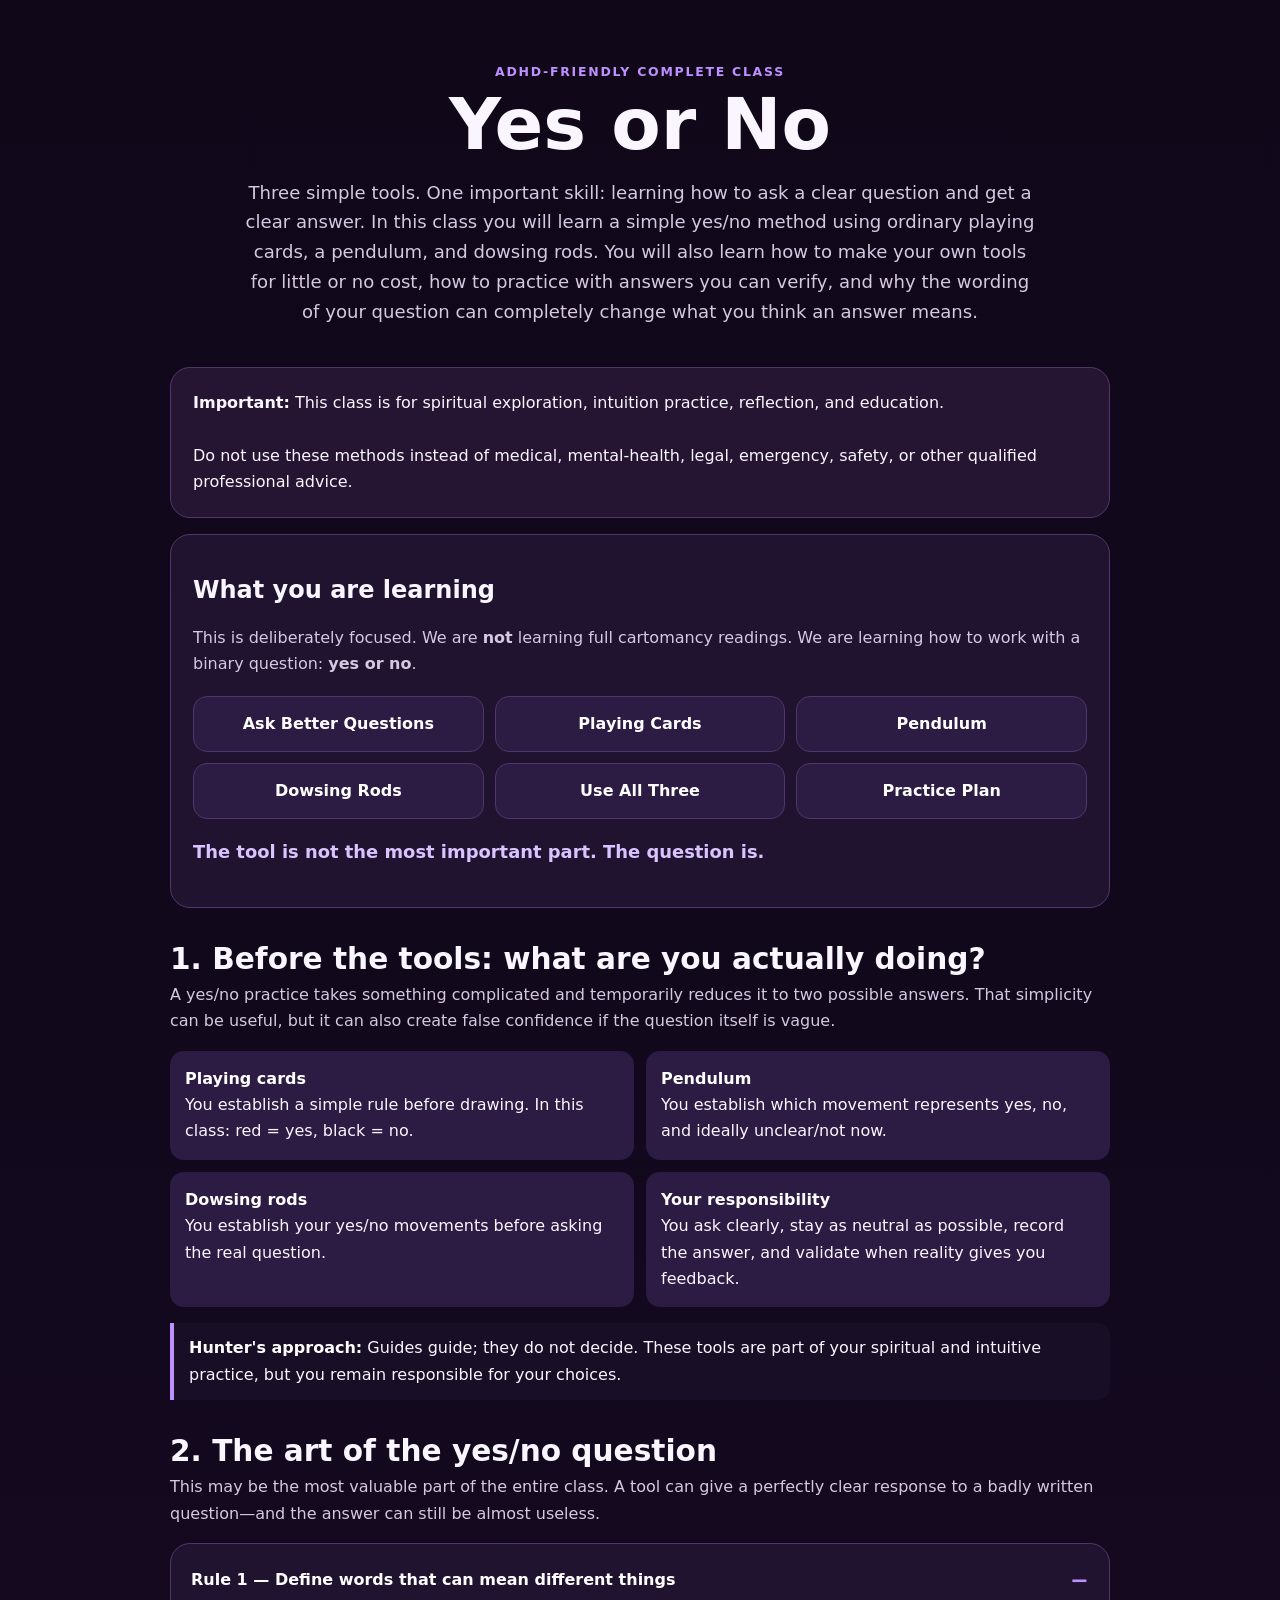
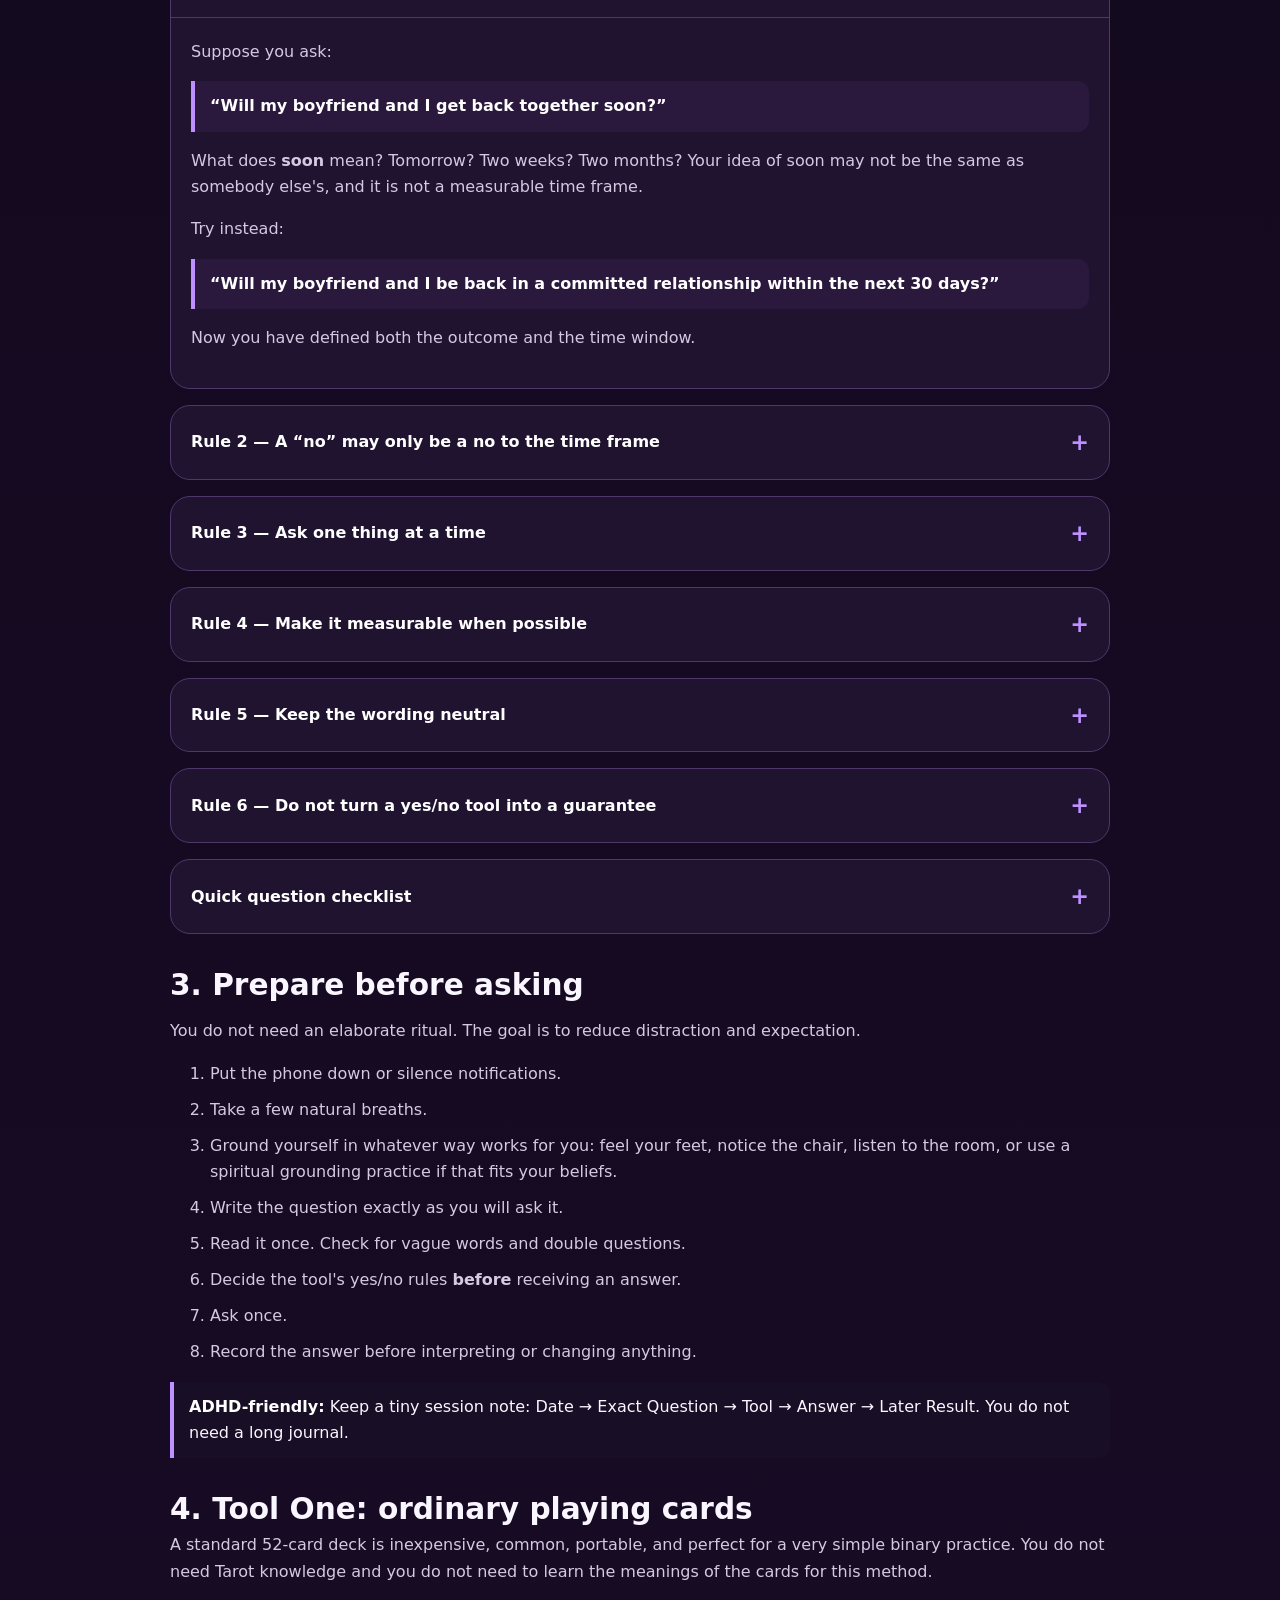
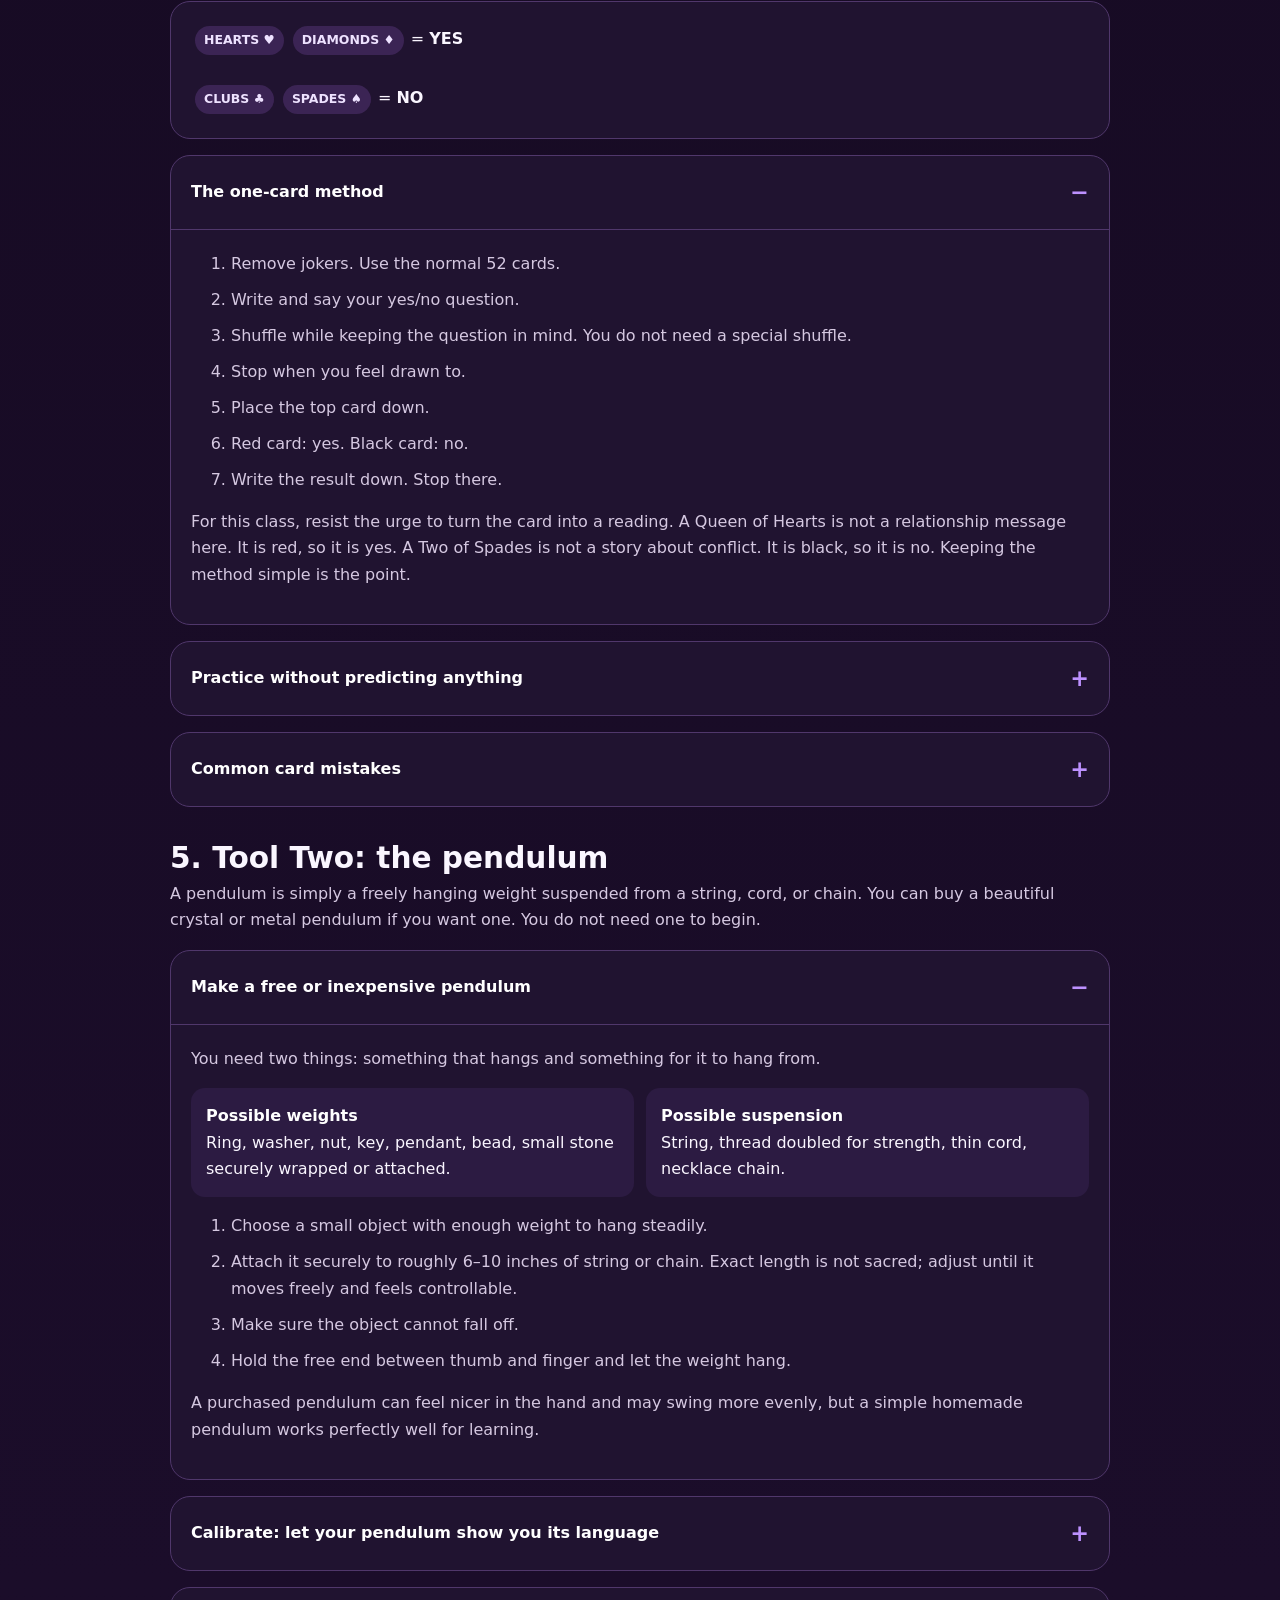
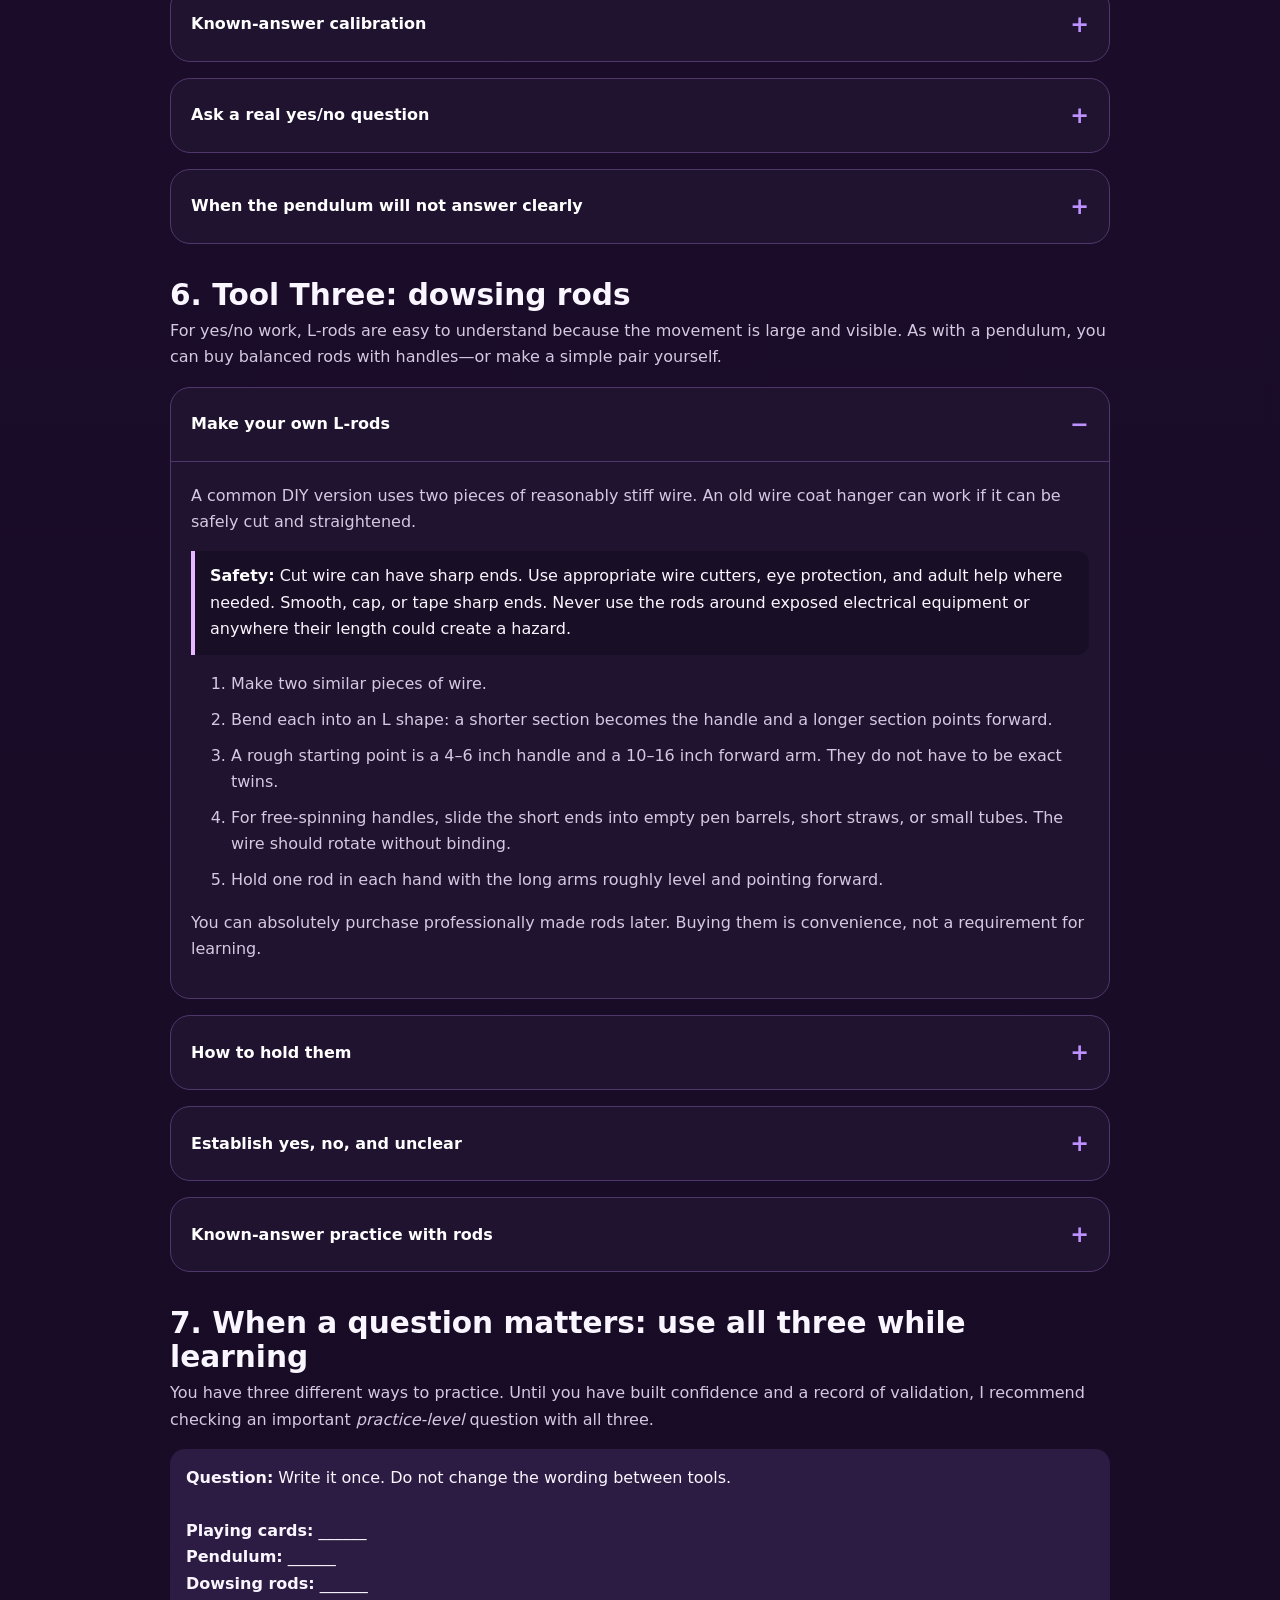
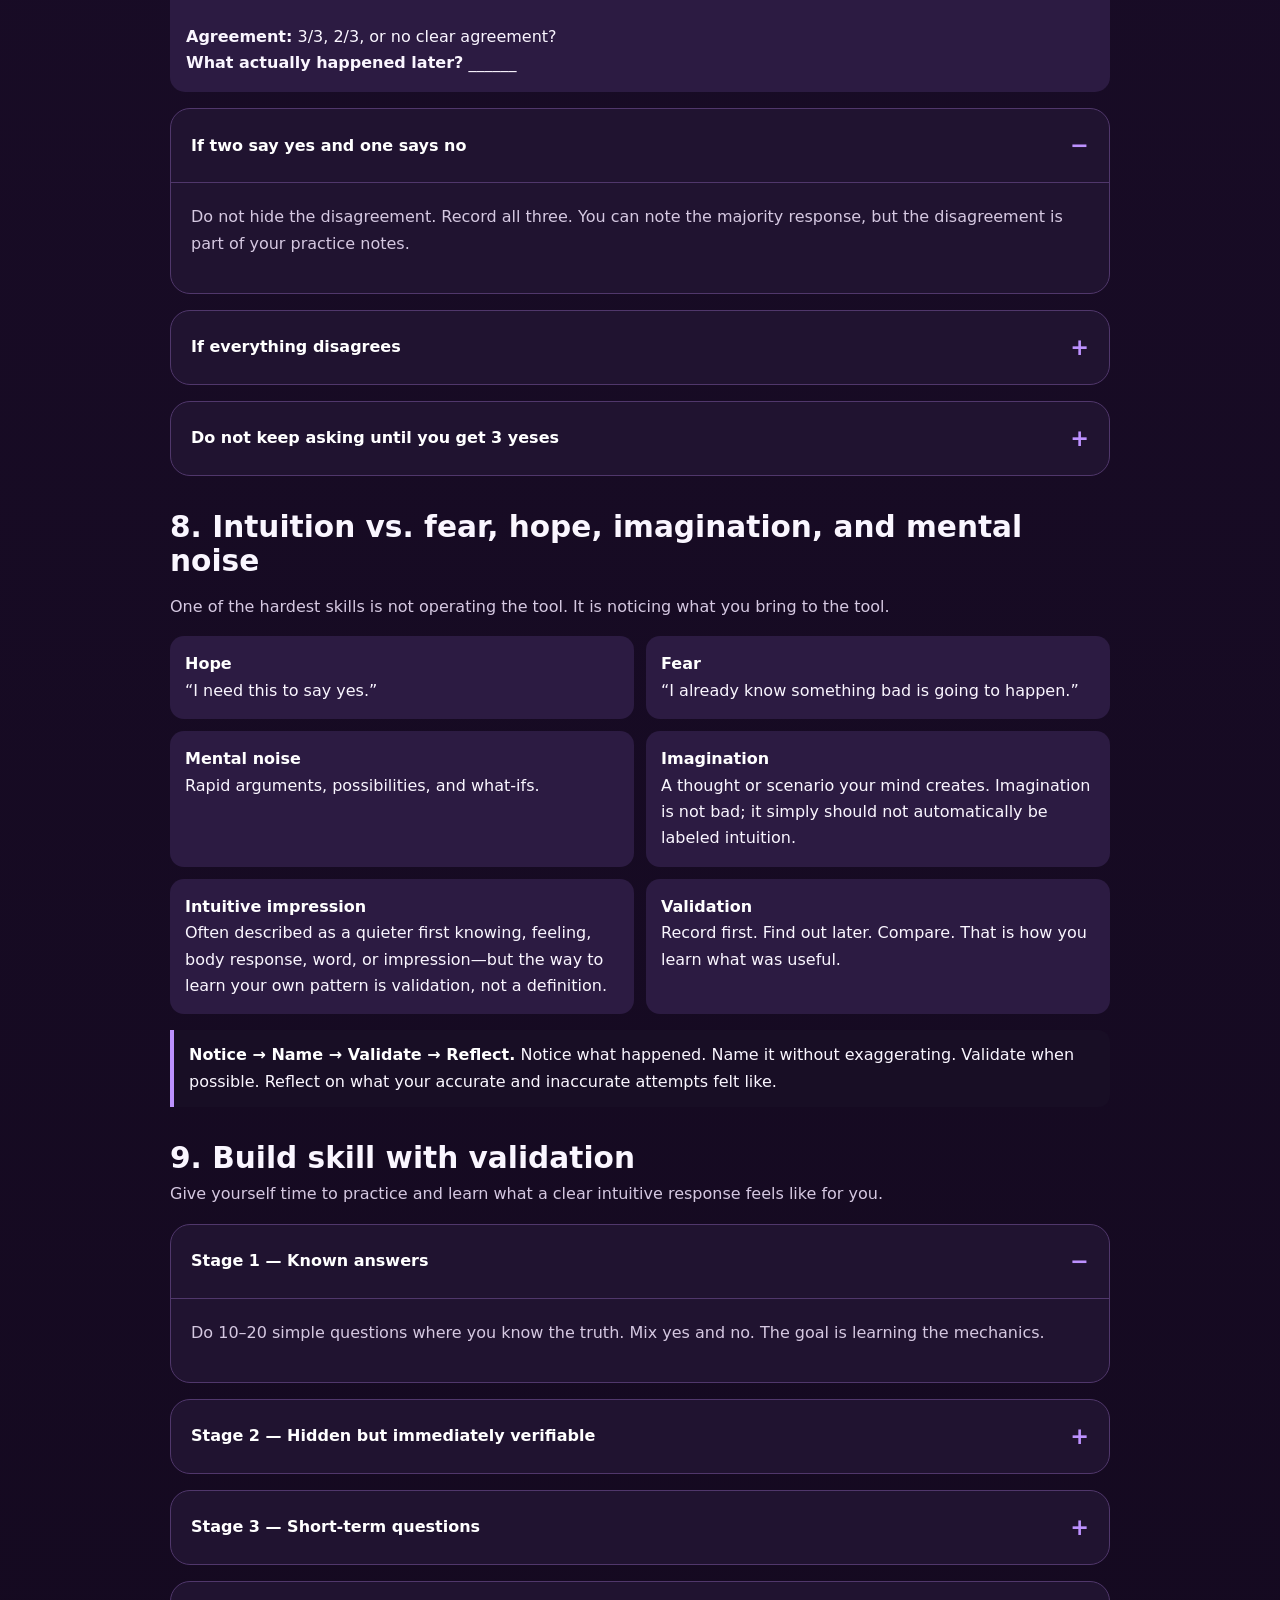
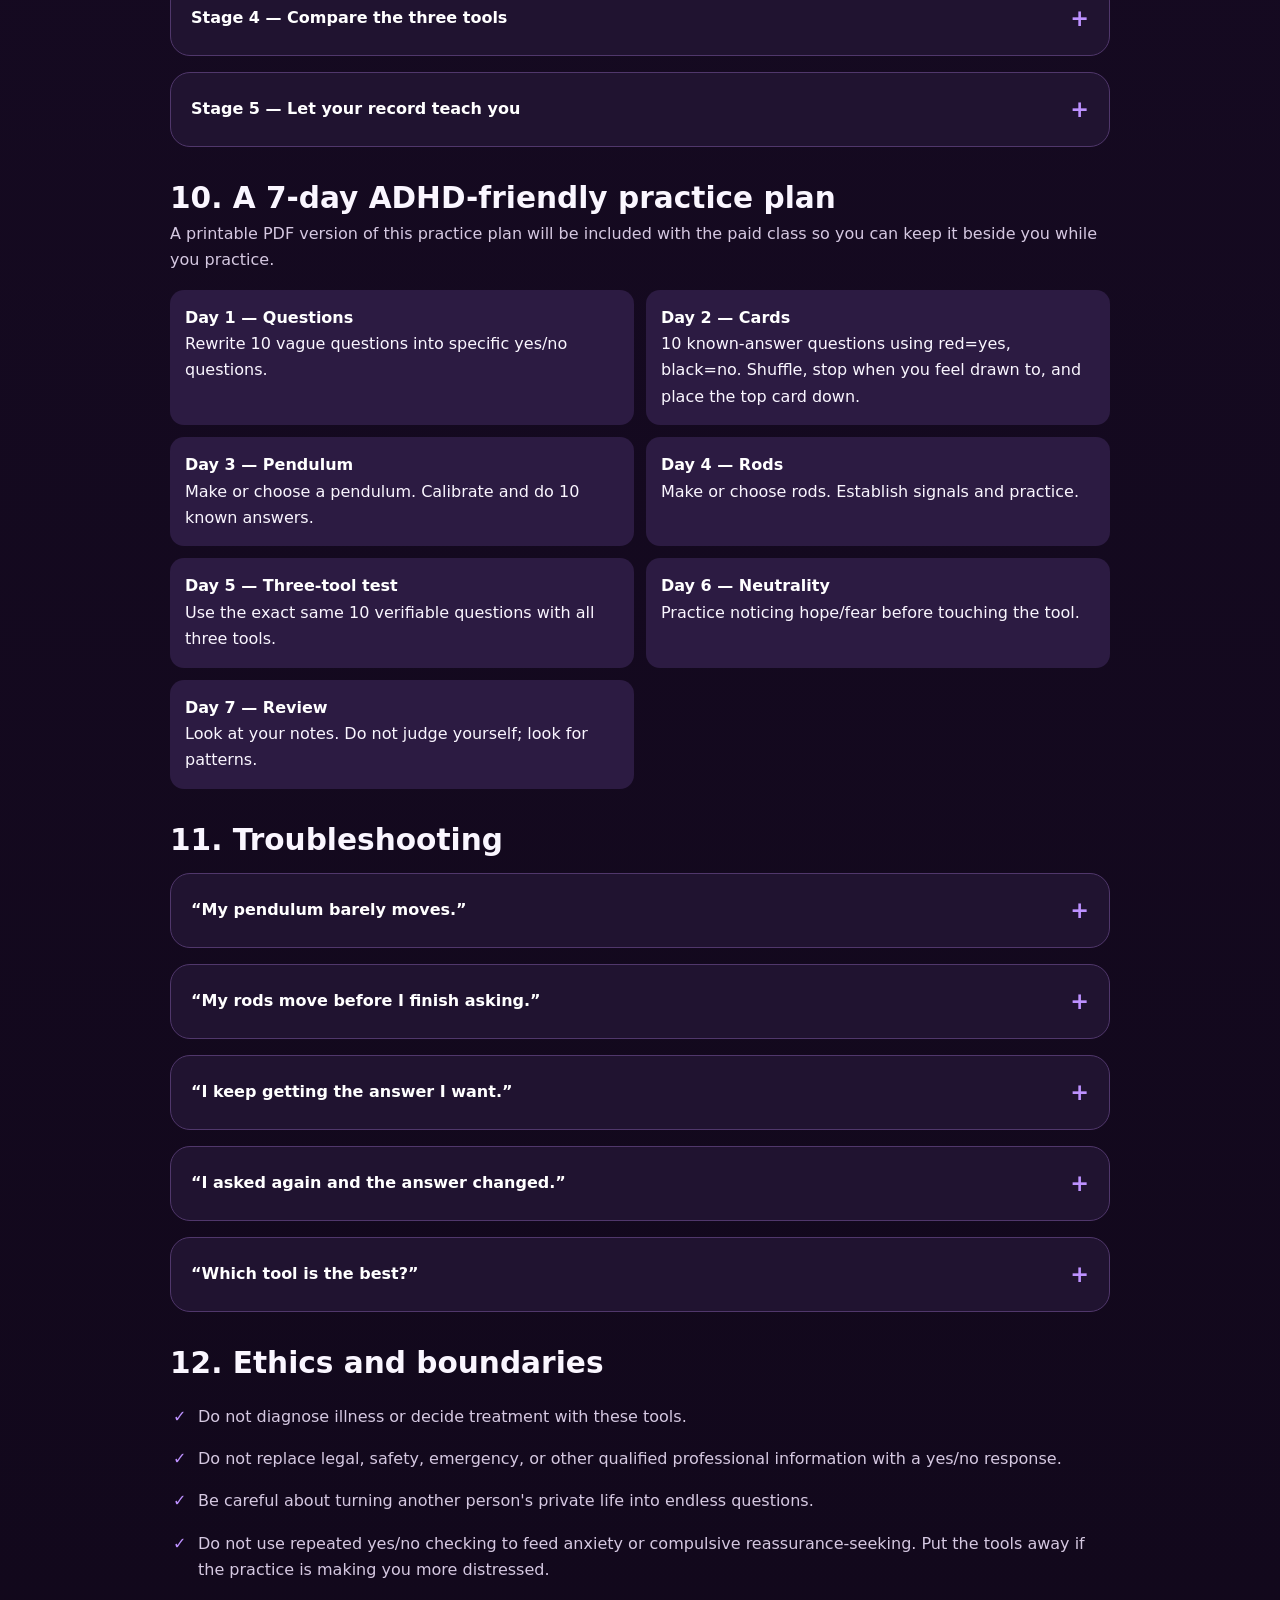
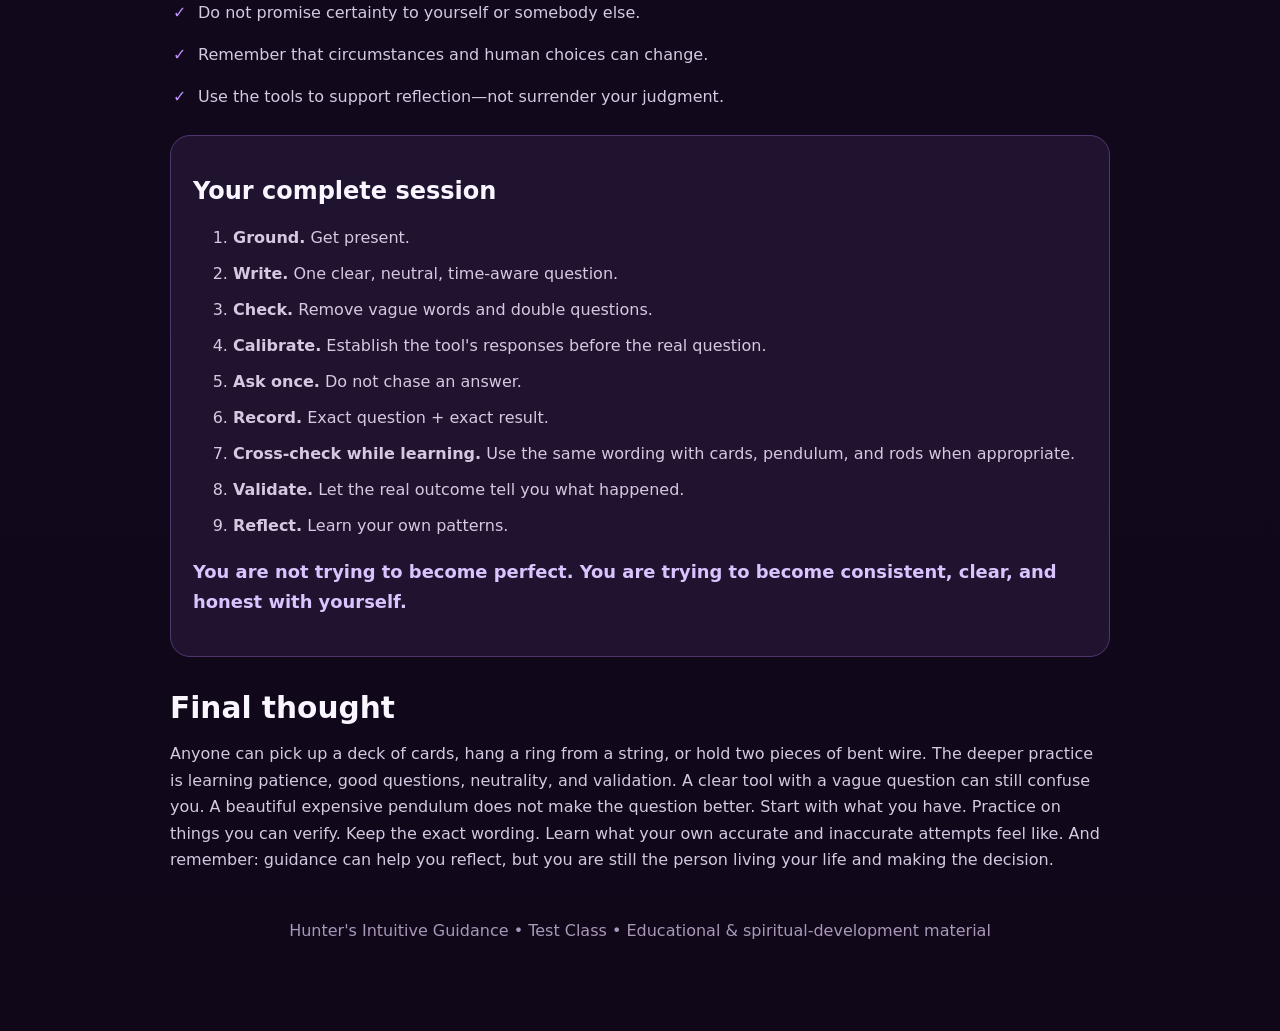
==== commit e2170cb4: "Revise Yes or No class from Hunter review" ====
--- a/index.html
+++ b/index.html
@@ -1 +1 @@
-<!doctype html><html lang="en"><head><meta charset="utf-8"><meta name="viewport" content="width=device-width,initial-scale=1"><meta name="robots" content="noindex,nofollow"><title>Yes or No: Three Practical Intuition Tools</title><style>:root{--bg:#100719;--card:#211431;--card2:#2c1b42;--text:#faf6ff;--muted:#d5c8e1;--accent:#bd91ff;--line:#50376b;--soft:#180e25;--good:#d9c4ff}*{box-sizing:border-box}html{scroll-behavior:smooth}body{margin:0;font-family:system-ui,-apple-system,Segoe UI,Roboto,sans-serif;background:linear-gradient(180deg,#100719,#1b0d2a 45%,#100719);color:var(--text);line-height:1.65}main{width:min(940px,94%);margin:auto;padding:24px 0 70px}header{text-align:center;padding:38px 10px 24px}.tag{font-size:.78rem;letter-spacing:.14em;font-weight:900;color:var(--accent)}h1{font-size:clamp(2.25rem,8vw,4.5rem);line-height:1.02;margin:.35rem 0 1rem}h2{line-height:1.15}.lead{font-size:1.13rem;max-width:790px;margin:auto;color:var(--muted)}p,li{color:var(--muted)}.card,.notice,details{background:rgba(33,20,49,.97);border:1px solid var(--line);border-radius:20px;margin:16px 0;padding:22px}.notice{background:#251532}.quick{display:grid;grid-template-columns:repeat(3,1fr);gap:11px;margin:18px 0}.quick a{padding:14px;border:1px solid var(--line);border-radius:14px;background:var(--card2);color:#fff;text-decoration:none;text-align:center;font-weight:850}.lesson{margin-top:34px}.lesson>h2{font-size:1.85rem;margin-bottom:6px}.lesson-intro{margin-top:0}.tip,.warning,.example{border-left:4px solid var(--accent);padding:12px 15px;background:var(--soft);border-radius:0 12px 12px 0;margin:16px 0}.warning{border-left-color:#e7b8ff}.example{background:#2a193d}.tip strong,.warning strong,.example strong{color:#fff}details{padding:0;overflow:hidden}summary{cursor:pointer;padding:18px 20px;font-weight:850;color:#fff;list-style:none;display:flex;justify-content:space-between;gap:14px;align-items:center}summary::-webkit-details-marker{display:none}summary:after{content:'+';font-size:1.4rem;color:var(--accent)}details[open] summary:after{content:'−'}details[open] summary{border-bottom:1px solid var(--line)}.inside{padding:5px 20px 20px}.steps li{margin:.6rem 0}.grid{display:grid;grid-template-columns:1fr 1fr;gap:12px}.box{background:var(--card2);padding:15px;border-radius:14px}.box strong{display:block;color:#fff}.pill{display:inline-block;background:#3b2454;color:#eee2ff;border-radius:999px;padding:4px 9px;font-size:.78rem;font-weight:850;margin:2px}.check{list-style:none;padding:0}.check li{padding:8px 0 8px 28px;position:relative}.check li:before{content:'✓';position:absolute;left:3px;color:var(--accent);font-weight:900}.practice{background:var(--card2);padding:16px;border-radius:15px;margin:15px 0}.rule{font-size:1.12rem;color:var(--good);font-weight:850}.footer{text-align:center;margin-top:45px;color:#a998b9}@media(max-width:650px){main{width:100%;padding:8px 10px 35px}header{padding-top:25px}.card,.notice{padding:17px;border-radius:16px}.quick,.grid{grid-template-columns:1fr}summary{padding:16px}.inside{padding:3px 16px 17px}.lesson{margin-top:28px}h1{font-size:2.35rem}.lead{font-size:1.02rem}}</style></head><body><main><header><div class="tag">ADHD-FRIENDLY COMPLETE CLASS</div><h1>Yes or No</h1><p class="lead">Three simple tools. One important skill: learning how to ask a clear question and get a clear answer. In this class you will learn a simple yes/no method using ordinary playing cards, a pendulum, and dowsing rods. You will also learn how to make your own tools for little or no cost, how to practice with answers you can verify, and why the wording of your question can completely change what you think an answer means.</p></header><div class="notice"><strong>Important:</strong> This class is for spiritual exploration, intuition practice, reflection, and education. Dowsing and card-based divination are not scientifically established methods for predicting future events or determining objective facts. Small unconscious muscle movements, often called the ideomotor effect, can influence physical dowsing tools. Do not use these methods instead of medical, mental-health, legal, financial, emergency, safety, or other qualified professional advice. For high-stakes decisions, use reliable evidence and appropriate professional help.</div><section class="card"><h2>What you are learning</h2><p>This is deliberately focused. We are <b>not</b> learning full cartomancy readings. We are learning how to work with a binary question: <b>yes or no</b>.</p><div class="quick"><a href="#questions">Ask Better Questions</a><a href="#cards">Playing Cards</a><a href="#pendulum">Pendulum</a><a href="#rods">Dowsing Rods</a><a href="#three">Use All Three</a><a href="#practice">Practice Plan</a></div><p class="rule">The tool is not the most important part. The question is.</p></section><section class="lesson"><h2>1. Before the tools: what are you actually doing?</h2><p class="lesson-intro">A yes/no practice takes something complicated and temporarily reduces it to two possible answers. That simplicity can be useful, but it can also create false confidence if the question itself is vague.</p><div class="grid"><div class="box"><strong>Playing cards</strong>You establish a simple rule before drawing. In this class: red = yes, black = no.</div><div class="box"><strong>Pendulum</strong>You establish which movement represents yes, no, and ideally unclear/not now.</div><div class="box"><strong>Dowsing rods</strong>You establish your yes/no movements before asking the real question.</div><div class="box"><strong>Your responsibility</strong>You ask clearly, stay as neutral as possible, record the answer, and validate when reality gives you feedback.</div></div><div class="tip"><strong>Hunter's approach:</strong> Guides guide; they do not decide. Whether you understand these tools spiritually, psychologically, intuitively, or as a way to slow down and notice your own responses, you remain responsible for your choices.</div></section><section class="lesson" id="questions"><h2>2. The art of the yes/no question</h2><p class="lesson-intro">This may be the most valuable part of the entire class. A tool can give a perfectly clear response to a badly written question—and the answer can still be almost useless.</p><details open><summary>Rule 1 — Define words that can mean different things</summary><div class="inside"><p>Suppose you ask:</p><div class="example"><strong>“Will my boyfriend and I get back together soon?”</strong></div><p>What does <b>soon</b> mean? Tomorrow? Two weeks? Two months? Your idea of soon may not be the same as somebody else's, and it is not a measurable time frame.</p><p>Try instead:</p><div class="example"><strong>“Will my boyfriend and I be back in a committed relationship within the next 30 days?”</strong></div><p>Now you have defined both the outcome and the time window.</p></div></details><details><summary>Rule 2 — A “no” may only be a no to the time frame</summary><div class="inside"><p>This is one of the easiest mistakes to make. Ask, “Will we get back together within one month?” and receive no. That does <b>not</b> automatically mean “we will never get back together.” It only means the answer to the question you actually asked was no.</p><div class="example"><strong>One month: No. Two months: possibly Yes.</strong><br>The first answer was not necessarily wrong. You changed the question.</div><p>This is why you should write down the exact wording instead of remembering a shortened version of it later.</p></div></details><details><summary>Rule 3 — Ask one thing at a time</summary><div class="inside"><p>Avoid compound questions.</p><div class="example"><strong>Too much:</strong> “Will I get the job and be happy there?”<br><br><strong>Better:</strong> “Will I be offered this specific job by October 1?” Then, separately, explore the second issue.</div><p>One part of a compound question could be yes while another is no. A binary tool has no clean way to explain that.</p></div></details><details><summary>Rule 4 — Make it measurable when possible</summary><div class="inside"><p>Words such as <i>soon, successful, better, rich, happy, good, enough</i> can be slippery. Define what you mean.</p><div class="example"><strong>Vague:</strong> “Will my business do better?”<br><strong>Clearer:</strong> “Will my business receive at least 10 paid orders during October?”</div></div></details><details><summary>Rule 5 — Keep the wording neutral</summary><div class="inside"><p>If you desperately want one answer, it becomes harder to separate intuition from hope, fear, expectation, and unconscious movement.</p><p>Instead of repeatedly asking until you get the answer you want, ask once, record it, and let reality eventually validate it.</p></div></details><details><summary>Rule 6 — Do not turn a yes/no tool into a guarantee</summary><div class="inside"><p>A yes/no response is guidance or practice—not permission to ignore facts. Do not ask a pendulum whether chest pain is a heart attack, whether medication is safe, whether a legal deadline applies, whether an investment is guaranteed, or whether it is safe to drive in dangerous conditions. Use the appropriate real-world source.</p></div></details><details><summary>Quick question checklist</summary><div class="inside"><ul class="check"><li>Can this genuinely be answered yes or no?</li><li>Am I asking only one thing?</li><li>Have I defined vague words?</li><li>Does a time frame matter?</li><li>Will I know what a yes means?</li><li>Will I know what a no means?</li><li>Am I calm enough to accept either answer?</li><li>Can the result eventually be verified?</li></ul></div></details></section><section class="lesson"><h2>3. Prepare before asking</h2><p>You do not need an elaborate ritual. The goal is to reduce distraction and expectation.</p><ol class="steps"><li>Put the phone down or silence notifications.</li><li>Take a few natural breaths.</li><li>Ground yourself in whatever way works for you: feel your feet, notice the chair, listen to the room, or use a spiritual grounding practice if that fits your beliefs.</li><li>Write the question exactly as you will ask it.</li><li>Read it once. Check for vague words and double questions.</li><li>Decide the tool's yes/no rules <b>before</b> receiving an answer.</li><li>Ask once.</li><li>Record the answer before interpreting or changing anything.</li></ol><div class="tip"><strong>ADHD-friendly:</strong> Keep a tiny session note: Date → Exact Question → Tool → Answer → Later Result. You do not need a long journal.</div></section><section class="lesson" id="cards"><h2>4. Tool One: ordinary playing cards</h2><p class="lesson-intro">A standard 52-card deck is inexpensive, common, portable, and perfect for a very simple binary practice. You do not need Tarot knowledge and you do not need to learn the meanings of the cards for this method.</p><div class="card"><span class="pill">HEARTS ♥</span> <span class="pill">DIAMONDS ♦</span> = <b>YES</b><br><br><span class="pill">CLUBS ♣</span> <span class="pill">SPADES ♠</span> = <b>NO</b></div><details open><summary>The one-card method</summary><div class="inside"><ol class="steps"><li>Remove jokers. Use the normal 52 cards.</li><li>Write and say your yes/no question.</li><li>Shuffle while keeping the question in mind. You do not need a special shuffle.</li><li>Stop when you feel ready.</li><li>Draw one card without trying to select a color.</li><li>Red card: yes. Black card: no.</li><li>Write the result down. Stop there.</li></ol><p>For this class, resist the urge to turn the card into a reading. A Queen of Hearts is not a relationship message here. It is red, so it is yes. A Two of Spades is not a story about conflict. It is black, so it is no. Keeping the method simple is the point.</p></div></details><details><summary>Optional three-card confirmation method</summary><div class="inside"><p>If one card feels too much like a coin flip, you can establish a three-card method:</p><ul><li>2 or 3 red cards = yes.</li><li>2 or 3 black cards = no.</li></ul><p>Choose one-card or three-card as your regular method and stay consistent while learning. Do not keep drawing cards because you dislike the first result.</p></div></details><details><summary>Practice without predicting anything</summary><div class="inside"><p>Use facts you already know, but make them genuinely binary.</p><div class="practice">“Is my first name Hunter?”<br>“Am I currently inside a building?”<br>“Is today [correct day]?”<br>Then deliberately ask a few questions whose answer is no.</div><p>Known-answer practice teaches the routine without the emotional pressure of a future question.</p></div></details><details><summary>Common card mistakes</summary><div class="inside"><ul><li>Changing red/black meanings after seeing the card.</li><li>Drawing again because you do not like the answer.</li><li>Adding card meanings when the exercise is only yes/no.</li><li>Asking the same question over and over.</li><li>Using a vague question and blaming the deck.</li></ul></div></details></section><section class="lesson" id="pendulum"><h2>5. Tool Two: the pendulum</h2><p class="lesson-intro">A pendulum is simply a freely hanging weight suspended from a string, cord, or chain. You can buy a beautiful crystal or metal pendulum if you want one. You do not need one to begin.</p><details open><summary>Make a free or inexpensive pendulum</summary><div class="inside"><p>You need two things: something that hangs and something for it to hang from.</p><div class="grid"><div class="box"><strong>Possible weights</strong>Ring, washer, nut, key, pendant, bead, small stone securely wrapped or attached.</div><div class="box"><strong>Possible suspension</strong>String, thread doubled for strength, thin cord, necklace chain.</div></div><ol class="steps"><li>Choose a small object with enough weight to hang steadily.</li><li>Attach it securely to roughly 6–10 inches of string or chain. Exact length is not sacred; adjust until it moves freely and feels controllable.</li><li>Make sure the object cannot fall off.</li><li>Hold the free end between thumb and finger and let the weight hang.</li></ol><p>A purchased pendulum can feel nicer in the hand and may swing more evenly, but the basic physical principle is the same: a suspended weight is a pendulum.</p></div></details><details><summary>Calibrate: let your pendulum show you its language</summary><div class="inside"><p>Do not assume clockwise always means yes or side-to-side always means no. Establish your own signals.</p><ol class="steps"><li>Rest your elbow or forearm comfortably if that helps reduce strain.</li><li>Let the pendulum become still.</li><li>Say, “Show me yes.” Observe the movement.</li><li>Still it again.</li><li>Say, “Show me no.” Observe the different movement.</li><li>Then ask, “Show me unclear / I don't know / not now.” A third response is useful because not every question deserves a forced yes or no.</li><li>Repeat the calibration and make sure the movements remain distinguishable.</li></ol><p>Your yes might be forward/back, side-to-side, clockwise, or something else. The consistency matters more than copying somebody else's directions.</p></div></details><details><summary>Known-answer calibration</summary><div class="inside"><p>After “show me yes/no,” test the signals with facts.</p><ol class="steps"><li>Ask your real name. It should produce your yes signal.</li><li>Ask a deliberately false name. It should produce no.</li><li>Ask several other easy, factual questions.</li><li>If responses are inconsistent, stop. Reset, ground, and practice later rather than forcing it.</li></ol></div></details><details><summary>Ask a real yes/no question</summary><div class="inside"><ol class="steps"><li>Write the exact question.</li><li>Calibrate yes/no/unclear.</li><li>Still the pendulum.</li><li>Ask once in a neutral voice.</li><li>Wait without deliberately pushing the movement.</li><li>Observe which established signal develops.</li><li>Record it immediately.</li></ol><div class="warning"><strong>Worth knowing:</strong> Pendulum movement can be influenced by tiny unconscious muscle movements. This is called the ideomotor effect. That does not stop you from using a pendulum as an intuition or reflection practice, but it is a good reason not to treat the movement as infallible outside evidence.</div></div></details><details><summary>When the pendulum will not answer clearly</summary><div class="inside"><p>Do not force a messy movement into yes or no. Check:</p><ul class="check"><li>Is the question actually binary?</li><li>Did you ask two things at once?</li><li>Did you use an undefined word such as “soon”?</li><li>Are you physically tired or shaky?</li><li>Are you highly emotional about the answer?</li><li>Did you establish an unclear/not-now signal?</li></ul><p>Sometimes the best answer for the session is simply: <b>I do not have a clear answer.</b></p></div></details></section><section class="lesson" id="rods"><h2>6. Tool Three: dowsing rods</h2><p class="lesson-intro">For yes/no work, L-rods are easy to understand because the movement is large and visible. As with a pendulum, you can buy balanced rods with handles—or make a simple pair yourself.</p><details open><summary>Make your own L-rods</summary><div class="inside"><p>A common DIY version uses two pieces of reasonably stiff wire. An old wire coat hanger can work if it can be safely cut and straightened.</p><div class="warning"><strong>Safety:</strong> Cut wire can have sharp ends. Use appropriate wire cutters, eye protection, and adult help where needed. Smooth, cap, or tape sharp ends. Never use the rods around exposed electrical equipment or anywhere their length could create a hazard.</div><ol class="steps"><li>Make two similar pieces of wire.</li><li>Bend each into an L shape: a shorter section becomes the handle and a longer section points forward.</li><li>A rough starting point is a 4–6 inch handle and a 10–16 inch forward arm. They do not have to be exact twins.</li><li>For free-spinning handles, slide the short ends into empty pen barrels, short straws, or small tubes. The wire should rotate without binding.</li><li>Hold one rod in each hand with the long arms roughly level and pointing forward.</li></ol><p>You can absolutely purchase professionally made rods later. Buying them is convenience, not a requirement for learning.</p></div></details><details><summary>How to hold them</summary><div class="inside"><ol class="steps"><li>Stand or sit comfortably.</li><li>Keep elbows near your sides without locking your arms.</li><li>Hold the handles gently. A death grip prevents free movement.</li><li>Point the long arms forward and roughly parallel.</li><li>Give the rods room to swing without hitting your body or nearby objects.</li></ol><p>Small changes in hand angle can move rods significantly, so comfort and repeatability matter.</p></div></details><details><summary>Establish yes, no, and unclear</summary><div class="inside"><ol class="steps"><li>Start with rods forward.</li><li>Ask, “Show me yes.” Let the rods move and note the pattern.</li><li>Reset them to neutral.</li><li>Ask, “Show me no.” Note the different pattern.</li><li>Ask for “unclear / not now.”</li><li>Repeat until you can recognize your established responses.</li></ol><p>Some people's rods cross for yes and open for no. Others establish something different. Do not borrow somebody else's answer system after the fact. Calibrate first.</p></div></details><details><summary>Known-answer practice with rods</summary><div class="inside"><p>Use the same type of questions you used with the pendulum. Start with several obvious yes answers and several obvious no answers. Reset the rods between questions.</p><p>If the rods repeatedly fail known-answer tests, that is useful feedback. Work on your grip, neutrality, question wording, and practice rather than declaring every movement meaningful.</p></div></details><details><summary>Why rods can feel dramatic</summary><div class="inside"><p>A tiny change at your hands becomes a much larger movement at the end of a long rod. That makes L-rods visually impressive, but it also means unconscious movement and slight changes in hand position matter. Treat the result with the same humility you would give a pendulum response.</p></div></details></section><section class="lesson" id="three"><h2>7. When a question matters: use all three while learning</h2><p class="lesson-intro">You have three methods that work very differently in your hands. Until you have built confidence and a record of validation, I recommend checking an important <i>practice-level</i> question with all three.</p><div class="practice"><b>Question:</b> Write it once. Do not change the wording between tools.<br><br><b>Playing cards:</b> ______<br><b>Pendulum:</b> ______<br><b>Dowsing rods:</b> ______<br><br><b>Agreement:</b> 3/3, 2/3, or no clear agreement?<br><b>What actually happened later?</b> ______</div><details open><summary>If all three say the same thing</summary><div class="inside"><p>Record the agreement—but do not turn agreement into certainty. Three intuition tools agreeing is still not the same as three independent scientific measurements. The purpose is to develop your practice and see whether your results validate over time.</p></div></details><details><summary>If two say yes and one says no</summary><div class="inside"><p>Do not hide the disagreement. Record all three. You can note the majority response, but the disagreement is part of your data.</p></div></details><details><summary>If everything disagrees</summary><div class="inside"><p>That is not failure. Check the question, your emotional state, and your calibration. Put it down and return later if appropriate. “Unclear” is more honest than forcing a conclusion.</p></div></details><details><summary>Do not keep asking until you get 3 yeses</summary><div class="inside"><p>If you repeat the same question again and again, eventually you may get the combination you want. That teaches you nothing. One clean attempt per tool is much more useful for validation.</p></div></details></section><section class="lesson"><h2>8. Intuition vs. fear, hope, imagination, and mental noise</h2><p>One of the hardest skills is not operating the tool. It is noticing what you bring to the tool.</p><div class="grid"><div class="box"><strong>Hope</strong>“I need this to say yes.”</div><div class="box"><strong>Fear</strong>“I already know something bad is going to happen.”</div><div class="box"><strong>Mental noise</strong>Rapid arguments, possibilities, and what-ifs.</div><div class="box"><strong>Imagination</strong>A thought or scenario your mind creates. Imagination is not bad; it simply should not automatically be labeled intuition.</div><div class="box"><strong>Intuitive impression</strong>Often described as a quieter first knowing, feeling, body response, word, or impression—but the way to learn your own pattern is validation, not a definition.</div><div class="box"><strong>Validation</strong>Record first. Find out later. Compare. That is how you learn what was useful.</div></div><div class="tip"><strong>Notice → Name → Validate → Reflect.</strong> Notice what happened. Name it without exaggerating. Validate when possible. Reflect on what your accurate and inaccurate attempts felt like.</div></section><section class="lesson" id="practice"><h2>9. Build skill with validation, not belief</h2><p class="lesson-intro">You do not need to convince yourself you are good at this. Give yourself evidence.</p><details open><summary>Stage 1 — Known answers</summary><div class="inside"><p>Do 10–20 simple questions where you know the truth. Mix yes and no. The goal is learning the mechanics.</p></div></details><details><summary>Stage 2 — Hidden but immediately verifiable</summary><div class="inside"><p>Have somebody prepare simple targets you do not know, or use randomized factual practice where the answer can be revealed immediately. This is better training than only asking emotional future questions.</p></div></details><details><summary>Stage 3 — Short-term questions</summary><div class="inside"><p>Use low-stakes questions with a clear outcome and short time window. Record them before the outcome occurs.</p></div></details><details><summary>Stage 4 — Compare the three tools</summary><div class="inside"><p>Track each tool separately. You may discover that one feels easier or produces more consistent validation for you. You do not need to be equally good with all three.</p></div></details><details><summary>Stage 5 — Let your record teach you</summary><div class="inside"><p>After enough practice, review:</p><ul class="check"><li>Which tool feels most natural?</li><li>Which tool validates most often?</li><li>Do emotional questions lower your consistency?</li><li>Do vague questions cause more confusion?</li><li>What does a genuinely clear response feel like for you?</li></ul></div></details></section><section class="lesson"><h2>10. A 7-day ADHD-friendly practice plan</h2><div class="grid"><div class="box"><strong>Day 1 — Questions</strong>Rewrite 10 vague questions into specific yes/no questions.</div><div class="box"><strong>Day 2 — Cards</strong>10 known-answer questions using red=yes, black=no.</div><div class="box"><strong>Day 3 — Pendulum</strong>Make or choose a pendulum. Calibrate and do 10 known answers.</div><div class="box"><strong>Day 4 — Rods</strong>Make or choose rods. Establish signals and practice.</div><div class="box"><strong>Day 5 — Three-tool test</strong>Use the exact same 10 verifiable questions with all three tools.</div><div class="box"><strong>Day 6 — Neutrality</strong>Practice noticing hope/fear before touching the tool.</div><div class="box"><strong>Day 7 — Review</strong>Look at your notes. Do not judge yourself; look for patterns.</div></div></section><section class="lesson"><h2>11. Troubleshooting</h2><details><summary>“My pendulum barely moves.”</summary><div class="inside"><p>Check that the weight hangs freely, shorten or lengthen the cord, support your arm comfortably, and practice with known answers. A huge swing is not required.</p></div></details><details><summary>“My rods move before I finish asking.”</summary><div class="inside"><p>Reset, relax your grip, and write the question first. Because rods amplify small hand movements, anticipation can matter.</p></div></details><details><summary>“I keep getting the answer I want.”</summary><div class="inside"><p>Switch to verifiable neutral practice for a while. If you cannot accept no, it may not be a good time to ask that question.</p></div></details><details><summary>“I asked again and the answer changed.”</summary><div class="inside"><p>First ask whether anything in the question actually changed: wording, time frame, facts, or your method. If nothing changed, repeated questioning may simply be adding noise. Use the first properly calibrated attempt in your practice record.</p></div></details><details><summary>“Which tool is the best?”</summary><div class="inside"><p>The best practice tool is the one you can use consistently, neutrally, and validate. Cards are extremely accessible. Pendulums are compact and sensitive. Rods provide large visible movement. Try all three before deciding.</p></div></details></section><section class="lesson"><h2>12. Ethics and boundaries</h2><ul class="check"><li>Do not diagnose illness or decide treatment with these tools.</li><li>Do not replace legal, financial, safety, or emergency information with a yes/no response.</li><li>Be careful about turning another person's private life into endless questions.</li><li>Do not use repeated yes/no checking to feed anxiety or compulsive reassurance-seeking. Put the tools away if the practice is making you more distressed.</li><li>Do not promise certainty to yourself or somebody else.</li><li>Remember that circumstances and human choices can change.</li><li>Use the tools to support reflection—not surrender your judgment.</li></ul></section><section class="card"><h2>Your complete session</h2><ol class="steps"><li><b>Ground.</b> Get present.</li><li><b>Write.</b> One clear, neutral, time-aware question.</li><li><b>Check.</b> Remove vague words and double questions.</li><li><b>Calibrate.</b> Establish the tool's responses before the real question.</li><li><b>Ask once.</b> Do not chase an answer.</li><li><b>Record.</b> Exact question + exact result.</li><li><b>Cross-check while learning.</b> Use the same wording with cards, pendulum, and rods when appropriate.</li><li><b>Validate.</b> Let the real outcome tell you what happened.</li><li><b>Reflect.</b> Learn your own patterns.</li></ol><p class="rule">You are not trying to become perfect. You are trying to become consistent, clear, and honest with yourself.</p></section><section class="lesson"><h2>Final thought</h2><p>Anyone can pick up a deck of cards, hang a ring from a string, or hold two pieces of bent wire. The deeper practice is learning patience, good questions, neutrality, and validation. A clear tool with a vague question can still confuse you. A beautiful expensive pendulum does not make the question better. Start with what you have. Practice on things you can verify. Keep the exact wording. Learn what your own accurate and inaccurate attempts feel like. And remember: guidance can help you reflect, but you are still the person living your life and making the decision.</p></section><p class="footer">Hunter's Intuitive Guidance • Test Class • Educational & spiritual-development material</p></main></body></html>+<!doctype html><html lang="en"><head><meta charset="utf-8"><meta name="viewport" content="width=device-width,initial-scale=1"><meta name="robots" content="noindex,nofollow"><title>Yes or No: Three Practical Intuition Tools</title><style>:root{--bg:#100719;--card:#211431;--card2:#2c1b42;--text:#faf6ff;--muted:#d5c8e1;--accent:#bd91ff;--line:#50376b;--soft:#180e25;--good:#d9c4ff}*{box-sizing:border-box}html{scroll-behavior:smooth}body{margin:0;font-family:system-ui,-apple-system,Segoe UI,Roboto,sans-serif;background:linear-gradient(180deg,#100719,#1b0d2a 45%,#100719);color:var(--text);line-height:1.65}main{width:min(940px,94%);margin:auto;padding:24px 0 70px}header{text-align:center;padding:38px 10px 24px}.tag{font-size:.78rem;letter-spacing:.14em;font-weight:900;color:var(--accent)}h1{font-size:clamp(2.25rem,8vw,4.5rem);line-height:1.02;margin:.35rem 0 1rem}h2{line-height:1.15}.lead{font-size:1.13rem;max-width:790px;margin:auto;color:var(--muted)}p,li{color:var(--muted)}.card,.notice,details{background:rgba(33,20,49,.97);border:1px solid var(--line);border-radius:20px;margin:16px 0;padding:22px}.notice{background:#251532}.quick{display:grid;grid-template-columns:repeat(3,1fr);gap:11px;margin:18px 0}.quick a{padding:14px;border:1px solid var(--line);border-radius:14px;background:var(--card2);color:#fff;text-decoration:none;text-align:center;font-weight:850}.lesson{margin-top:34px}.lesson>h2{font-size:1.85rem;margin-bottom:6px}.lesson-intro{margin-top:0}.tip,.warning,.example{border-left:4px solid var(--accent);padding:12px 15px;background:var(--soft);border-radius:0 12px 12px 0;margin:16px 0}.warning{border-left-color:#e7b8ff}.example{background:#2a193d}.tip strong,.warning strong,.example strong{color:#fff}details{padding:0;overflow:hidden}summary{cursor:pointer;padding:18px 20px;font-weight:850;color:#fff;list-style:none;display:flex;justify-content:space-between;gap:14px;align-items:center}summary::-webkit-details-marker{display:none}summary:after{content:'+';font-size:1.4rem;color:var(--accent)}details[open] summary:after{content:'−'}details[open] summary{border-bottom:1px solid var(--line)}.inside{padding:5px 20px 20px}.steps li{margin:.6rem 0}.grid{display:grid;grid-template-columns:1fr 1fr;gap:12px}.box{background:var(--card2);padding:15px;border-radius:14px}.box strong{display:block;color:#fff}.pill{display:inline-block;background:#3b2454;color:#eee2ff;border-radius:999px;padding:4px 9px;font-size:.78rem;font-weight:850;margin:2px}.check{list-style:none;padding:0}.check li{padding:8px 0 8px 28px;position:relative}.check li:before{content:'✓';position:absolute;left:3px;color:var(--accent);font-weight:900}.practice{background:var(--card2);padding:16px;border-radius:15px;margin:15px 0}.rule{font-size:1.12rem;color:var(--good);font-weight:850}.footer{text-align:center;margin-top:45px;color:#a998b9}@media(max-width:650px){main{width:100%;padding:8px 10px 35px}header{padding-top:25px}.card,.notice{padding:17px;border-radius:16px}.quick,.grid{grid-template-columns:1fr}summary{padding:16px}.inside{padding:3px 16px 17px}.lesson{margin-top:28px}h1{font-size:2.35rem}.lead{font-size:1.02rem}}</style></head><body><main><header><div class="tag">ADHD-FRIENDLY COMPLETE CLASS</div><h1>Yes or No</h1><p class="lead">Three simple tools. One important skill: learning how to ask a clear question and get a clear answer. In this class you will learn a simple yes/no method using ordinary playing cards, a pendulum, and dowsing rods. You will also learn how to make your own tools for little or no cost, how to practice with answers you can verify, and why the wording of your question can completely change what you think an answer means.</p></header><div class="notice"><strong>Important:</strong> This class is for spiritual exploration, intuition practice, reflection, and education.<br><br>Do not use these methods instead of medical, mental-health, legal, emergency, safety, or other qualified professional advice.</div><section class="card"><h2>What you are learning</h2><p>This is deliberately focused. We are <b>not</b> learning full cartomancy readings. We are learning how to work with a binary question: <b>yes or no</b>.</p><div class="quick"><a href="#questions">Ask Better Questions</a><a href="#cards">Playing Cards</a><a href="#pendulum">Pendulum</a><a href="#rods">Dowsing Rods</a><a href="#three">Use All Three</a><a href="#practice">Practice Plan</a></div><p class="rule">The tool is not the most important part. The question is.</p></section><section class="lesson"><h2>1. Before the tools: what are you actually doing?</h2><p class="lesson-intro">A yes/no practice takes something complicated and temporarily reduces it to two possible answers. That simplicity can be useful, but it can also create false confidence if the question itself is vague.</p><div class="grid"><div class="box"><strong>Playing cards</strong>You establish a simple rule before drawing. In this class: red = yes, black = no.</div><div class="box"><strong>Pendulum</strong>You establish which movement represents yes, no, and ideally unclear/not now.</div><div class="box"><strong>Dowsing rods</strong>You establish your yes/no movements before asking the real question.</div><div class="box"><strong>Your responsibility</strong>You ask clearly, stay as neutral as possible, record the answer, and validate when reality gives you feedback.</div></div><div class="tip"><strong>Hunter's approach:</strong> Guides guide; they do not decide. These tools are part of your spiritual and intuitive practice, but you remain responsible for your choices.</div></section><section class="lesson" id="questions"><h2>2. The art of the yes/no question</h2><p class="lesson-intro">This may be the most valuable part of the entire class. A tool can give a perfectly clear response to a badly written question—and the answer can still be almost useless.</p><details open><summary>Rule 1 — Define words that can mean different things</summary><div class="inside"><p>Suppose you ask:</p><div class="example"><strong>“Will my boyfriend and I get back together soon?”</strong></div><p>What does <b>soon</b> mean? Tomorrow? Two weeks? Two months? Your idea of soon may not be the same as somebody else's, and it is not a measurable time frame.</p><p>Try instead:</p><div class="example"><strong>“Will my boyfriend and I be back in a committed relationship within the next 30 days?”</strong></div><p>Now you have defined both the outcome and the time window.</p></div></details><details><summary>Rule 2 — A “no” may only be a no to the time frame</summary><div class="inside"><p>This is one of the easiest mistakes to make. Ask, “Will we get back together within one month?” and receive no. That does <b>not</b> automatically mean “we will never get back together.” It only means the answer to the question you actually asked was no.</p><div class="example"><strong>One month: No. Two months: possibly Yes.</strong><br>The first answer was not necessarily wrong. You changed the question.</div><p>This is why you should write down the exact wording instead of remembering a shortened version of it later.</p></div></details><details><summary>Rule 3 — Ask one thing at a time</summary><div class="inside"><p>Avoid compound questions.</p><div class="example"><strong>Too much:</strong> “Will I get the job and be happy there?”<br><br><strong>Better:</strong> “Will I be offered this specific job by October 1?” Then, separately, explore the second issue.</div><p>One part of a compound question could be yes while another is no. A binary tool has no clean way to explain that.</p></div></details><details><summary>Rule 4 — Make it measurable when possible</summary><div class="inside"><p>Words such as <i>soon, successful, better, rich, happy, good, enough</i> can be slippery. Define what you mean.</p><div class="example"><strong>Vague:</strong> “Will my business do better?”<br><strong>Clearer:</strong> “Will my business receive at least 10 paid orders during October?”</div></div></details><details><summary>Rule 5 — Keep the wording neutral</summary><div class="inside"><p>If you desperately want one answer, it becomes harder to separate intuition from hope, fear, and expectation.</p><p>Instead of repeatedly asking until you get the answer you want, ask once, record it, and let reality eventually validate it.</p></div></details><details><summary>Rule 6 — Do not turn a yes/no tool into a guarantee</summary><div class="inside"><p>A yes/no response is guidance or practice—not permission to ignore important real-world information. For medical, mental-health, legal, emergency, or safety matters, use the appropriate qualified professional or reliable source.</p></div></details><details><summary>Quick question checklist</summary><div class="inside"><ul class="check"><li>Can this genuinely be answered yes or no?</li><li>Am I asking only one thing?</li><li>Have I defined vague words?</li><li>Does a time frame matter?</li><li>Will I know what a yes means?</li><li>Will I know what a no means?</li><li>Am I calm enough to accept either answer?</li><li>Can the result eventually be verified?</li></ul></div></details></section><section class="lesson"><h2>3. Prepare before asking</h2><p>You do not need an elaborate ritual. The goal is to reduce distraction and expectation.</p><ol class="steps"><li>Put the phone down or silence notifications.</li><li>Take a few natural breaths.</li><li>Ground yourself in whatever way works for you: feel your feet, notice the chair, listen to the room, or use a spiritual grounding practice if that fits your beliefs.</li><li>Write the question exactly as you will ask it.</li><li>Read it once. Check for vague words and double questions.</li><li>Decide the tool's yes/no rules <b>before</b> receiving an answer.</li><li>Ask once.</li><li>Record the answer before interpreting or changing anything.</li></ol><div class="tip"><strong>ADHD-friendly:</strong> Keep a tiny session note: Date → Exact Question → Tool → Answer → Later Result. You do not need a long journal.</div></section><section class="lesson" id="cards"><h2>4. Tool One: ordinary playing cards</h2><p class="lesson-intro">A standard 52-card deck is inexpensive, common, portable, and perfect for a very simple binary practice. You do not need Tarot knowledge and you do not need to learn the meanings of the cards for this method.</p><div class="card"><span class="pill">HEARTS ♥</span> <span class="pill">DIAMONDS ♦</span> = <b>YES</b><br><br><span class="pill">CLUBS ♣</span> <span class="pill">SPADES ♠</span> = <b>NO</b></div><details open><summary>The one-card method</summary><div class="inside"><ol class="steps"><li>Remove jokers. Use the normal 52 cards.</li><li>Write and say your yes/no question.</li><li>Shuffle while keeping the question in mind. You do not need a special shuffle.</li><li>Stop when you feel drawn to.</li><li>Place the top card down.</li><li>Red card: yes. Black card: no.</li><li>Write the result down. Stop there.</li></ol><p>For this class, resist the urge to turn the card into a reading. A Queen of Hearts is not a relationship message here. It is red, so it is yes. A Two of Spades is not a story about conflict. It is black, so it is no. Keeping the method simple is the point.</p></div></details><details><summary>Practice without predicting anything</summary><div class="inside"><p>Use facts you already know, but make them genuinely binary.</p><div class="practice">“Is my first name Hunter?”<br>“Am I currently inside a building?”<br>“Is today [correct day]?”<br>Then deliberately ask a few questions whose answer is no.</div><p>Known-answer practice teaches the routine without the emotional pressure of a future question.</p></div></details><details><summary>Common card mistakes</summary><div class="inside"><ul><li>Changing red/black meanings after seeing the card.</li><li>Drawing again because you do not like the answer.</li><li>Adding card meanings when the exercise is only yes/no.</li><li>Asking the same question over and over.</li><li>Using a vague question and blaming the deck.</li></ul></div></details></section><section class="lesson" id="pendulum"><h2>5. Tool Two: the pendulum</h2><p class="lesson-intro">A pendulum is simply a freely hanging weight suspended from a string, cord, or chain. You can buy a beautiful crystal or metal pendulum if you want one. You do not need one to begin.</p><details open><summary>Make a free or inexpensive pendulum</summary><div class="inside"><p>You need two things: something that hangs and something for it to hang from.</p><div class="grid"><div class="box"><strong>Possible weights</strong>Ring, washer, nut, key, pendant, bead, small stone securely wrapped or attached.</div><div class="box"><strong>Possible suspension</strong>String, thread doubled for strength, thin cord, necklace chain.</div></div><ol class="steps"><li>Choose a small object with enough weight to hang steadily.</li><li>Attach it securely to roughly 6–10 inches of string or chain. Exact length is not sacred; adjust until it moves freely and feels controllable.</li><li>Make sure the object cannot fall off.</li><li>Hold the free end between thumb and finger and let the weight hang.</li></ol><p>A purchased pendulum can feel nicer in the hand and may swing more evenly, but a simple homemade pendulum works perfectly well for learning.</p></div></details><details><summary>Calibrate: let your pendulum show you its language</summary><div class="inside"><p>Do not assume clockwise always means yes or side-to-side always means no. Establish your own signals.</p><ol class="steps"><li>Rest your elbow or forearm comfortably if that helps reduce strain.</li><li>Let the pendulum become still.</li><li>Say, “Show me yes.” Observe the movement.</li><li>Still it again.</li><li>Say, “Show me no.” Observe the different movement.</li><li>Then ask, “Show me unclear / I don't know / not now.” A third response is useful because not every question deserves a forced yes or no.</li><li>Repeat the calibration and make sure the movements remain distinguishable.</li></ol><p>Your yes might be forward/back, side-to-side, clockwise, or something else. The consistency matters more than copying somebody else's directions.</p></div></details><details><summary>Known-answer calibration</summary><div class="inside"><p>After “show me yes/no,” test the signals with facts.</p><ol class="steps"><li>Ask your real name. It should produce your yes signal.</li><li>Ask a deliberately false name. It should produce no.</li><li>Ask several other easy, factual questions.</li><li>If responses are inconsistent, stop. Reset, ground, and practice later rather than forcing it.</li></ol></div></details><details><summary>Ask a real yes/no question</summary><div class="inside"><ol class="steps"><li>Write the exact question.</li><li>Calibrate yes/no/unclear.</li><li>Still the pendulum.</li><li>Ask once in a neutral voice.</li><li>Allow the pendulum to respond without trying to control the answer.</li><li>Observe which established signal develops.</li><li>Record it immediately.</li></ol></div></details><details><summary>When the pendulum will not answer clearly</summary><div class="inside"><p>Do not force a messy movement into yes or no. Check:</p><ul class="check"><li>Is the question actually binary?</li><li>Did you ask two things at once?</li><li>Did you use an undefined word such as “soon”?</li><li>Are you physically tired or shaky?</li><li>Are you highly emotional about the answer?</li><li>Did you establish an unclear/not-now signal?</li></ul><p>Sometimes the best answer for the session is simply: <b>I do not have a clear answer.</b></p></div></details></section><section class="lesson" id="rods"><h2>6. Tool Three: dowsing rods</h2><p class="lesson-intro">For yes/no work, L-rods are easy to understand because the movement is large and visible. As with a pendulum, you can buy balanced rods with handles—or make a simple pair yourself.</p><details open><summary>Make your own L-rods</summary><div class="inside"><p>A common DIY version uses two pieces of reasonably stiff wire. An old wire coat hanger can work if it can be safely cut and straightened.</p><div class="warning"><strong>Safety:</strong> Cut wire can have sharp ends. Use appropriate wire cutters, eye protection, and adult help where needed. Smooth, cap, or tape sharp ends. Never use the rods around exposed electrical equipment or anywhere their length could create a hazard.</div><ol class="steps"><li>Make two similar pieces of wire.</li><li>Bend each into an L shape: a shorter section becomes the handle and a longer section points forward.</li><li>A rough starting point is a 4–6 inch handle and a 10–16 inch forward arm. They do not have to be exact twins.</li><li>For free-spinning handles, slide the short ends into empty pen barrels, short straws, or small tubes. The wire should rotate without binding.</li><li>Hold one rod in each hand with the long arms roughly level and pointing forward.</li></ol><p>You can absolutely purchase professionally made rods later. Buying them is convenience, not a requirement for learning.</p></div></details><details><summary>How to hold them</summary><div class="inside"><ol class="steps"><li>Stand or sit comfortably.</li><li>Keep elbows near your sides without locking your arms.</li><li>Hold the handles gently so the rods can move freely.</li><li>Point the long arms forward and roughly parallel.</li><li>Give the rods room to swing without hitting your body or nearby objects.</li></ol></div></details><details><summary>Establish yes, no, and unclear</summary><div class="inside"><ol class="steps"><li>Start with rods forward.</li><li>Ask, “Show me yes.” Let the rods move and note the pattern.</li><li>Reset them to neutral.</li><li>Ask, “Show me no.” Note the different pattern.</li><li>Ask for “unclear / not now.”</li><li>Repeat until you can recognize your established responses.</li></ol><p>Some people's rods cross for yes and open for no. Others establish something different. Do not borrow somebody else's answer system after the fact. Calibrate first.</p></div></details><details><summary>Known-answer practice with rods</summary><div class="inside"><p>Use the same type of questions you used with the pendulum. Start with several obvious yes answers and several obvious no answers. Reset the rods between questions.</p><p>If the rods repeatedly fail known-answer tests, that is useful feedback. Work on your grip, neutrality, question wording, and practice rather than declaring every movement meaningful.</p></div></details></section><section class="lesson" id="three"><h2>7. When a question matters: use all three while learning</h2><p class="lesson-intro">You have three different ways to practice. Until you have built confidence and a record of validation, I recommend checking an important <i>practice-level</i> question with all three.</p><div class="practice"><b>Question:</b> Write it once. Do not change the wording between tools.<br><br><b>Playing cards:</b> ______<br><b>Pendulum:</b> ______<br><b>Dowsing rods:</b> ______<br><br><b>Agreement:</b> 3/3, 2/3, or no clear agreement?<br><b>What actually happened later?</b> ______</div><details open><summary>If two say yes and one says no</summary><div class="inside"><p>Do not hide the disagreement. Record all three. You can note the majority response, but the disagreement is part of your practice notes.</p></div></details><details><summary>If everything disagrees</summary><div class="inside"><p>That is not failure. Check the question, your emotional state, and your calibration. Put it down and return later if appropriate. “Unclear” is more honest than forcing a conclusion.</p></div></details><details><summary>Do not keep asking until you get 3 yeses</summary><div class="inside"><p>If you repeat the same question again and again, eventually you may get the combination you want. That teaches you nothing. One clean attempt per tool is much more useful for validation.</p></div></details></section><section class="lesson"><h2>8. Intuition vs. fear, hope, imagination, and mental noise</h2><p>One of the hardest skills is not operating the tool. It is noticing what you bring to the tool.</p><div class="grid"><div class="box"><strong>Hope</strong>“I need this to say yes.”</div><div class="box"><strong>Fear</strong>“I already know something bad is going to happen.”</div><div class="box"><strong>Mental noise</strong>Rapid arguments, possibilities, and what-ifs.</div><div class="box"><strong>Imagination</strong>A thought or scenario your mind creates. Imagination is not bad; it simply should not automatically be labeled intuition.</div><div class="box"><strong>Intuitive impression</strong>Often described as a quieter first knowing, feeling, body response, word, or impression—but the way to learn your own pattern is validation, not a definition.</div><div class="box"><strong>Validation</strong>Record first. Find out later. Compare. That is how you learn what was useful.</div></div><div class="tip"><strong>Notice → Name → Validate → Reflect.</strong> Notice what happened. Name it without exaggerating. Validate when possible. Reflect on what your accurate and inaccurate attempts felt like.</div></section><section class="lesson" id="practice"><h2>9. Build skill with validation</h2><p class="lesson-intro">Give yourself time to practice and learn what a clear intuitive response feels like for you.</p><details open><summary>Stage 1 — Known answers</summary><div class="inside"><p>Do 10–20 simple questions where you know the truth. Mix yes and no. The goal is learning the mechanics.</p></div></details><details><summary>Stage 2 — Hidden but immediately verifiable</summary><div class="inside"><p>Have somebody prepare simple targets you do not know, or use randomized factual practice where the answer can be revealed immediately.</p></div></details><details><summary>Stage 3 — Short-term questions</summary><div class="inside"><p>Use low-stakes questions with a clear outcome and short time window. Record them before the outcome occurs.</p></div></details><details><summary>Stage 4 — Compare the three tools</summary><div class="inside"><p>Track each tool separately. You may discover that one feels easier or produces more consistent validation for you. You do not need to be equally comfortable with all three.</p></div></details><details><summary>Stage 5 — Let your record teach you</summary><div class="inside"><p>After enough practice, review:</p><ul class="check"><li>Which tool feels most natural?</li><li>Which tool validates most often?</li><li>Do emotional questions lower your consistency?</li><li>Do vague questions cause more confusion?</li><li>What does a genuinely clear response feel like for you?</li></ul></div></details></section><section class="lesson"><h2>10. A 7-day ADHD-friendly practice plan</h2><p class="lesson-intro">A printable PDF version of this practice plan will be included with the paid class so you can keep it beside you while you practice.</p><div class="grid"><div class="box"><strong>Day 1 — Questions</strong>Rewrite 10 vague questions into specific yes/no questions.</div><div class="box"><strong>Day 2 — Cards</strong>10 known-answer questions using red=yes, black=no. Shuffle, stop when you feel drawn to, and place the top card down.</div><div class="box"><strong>Day 3 — Pendulum</strong>Make or choose a pendulum. Calibrate and do 10 known answers.</div><div class="box"><strong>Day 4 — Rods</strong>Make or choose rods. Establish signals and practice.</div><div class="box"><strong>Day 5 — Three-tool test</strong>Use the exact same 10 verifiable questions with all three tools.</div><div class="box"><strong>Day 6 — Neutrality</strong>Practice noticing hope/fear before touching the tool.</div><div class="box"><strong>Day 7 — Review</strong>Look at your notes. Do not judge yourself; look for patterns.</div></div></section><section class="lesson"><h2>11. Troubleshooting</h2><details><summary>“My pendulum barely moves.”</summary><div class="inside"><p>Check that the weight hangs freely, shorten or lengthen the cord, support your arm comfortably, and practice with known answers. A huge swing is not required.</p></div></details><details><summary>“My rods move before I finish asking.”</summary><div class="inside"><p>Reset, relax your grip, and write the question first. Give yourself a moment to settle before asking.</p></div></details><details><summary>“I keep getting the answer I want.”</summary><div class="inside"><p>Switch to verifiable neutral practice for a while. If you cannot accept no, it may not be a good time to ask that question.</p></div></details><details><summary>“I asked again and the answer changed.”</summary><div class="inside"><p>First ask whether anything in the question actually changed: wording, time frame, facts, or your method. If nothing changed, repeated questioning may simply be adding noise. Use the first properly calibrated attempt in your practice record.</p></div></details><details><summary>“Which tool is the best?”</summary><div class="inside"><p>The best practice tool is the one you can use consistently and validate. Cards are extremely accessible. Pendulums are compact. Rods provide large visible movement. Try all three before deciding.</p></div></details></section><section class="lesson"><h2>12. Ethics and boundaries</h2><ul class="check"><li>Do not diagnose illness or decide treatment with these tools.</li><li>Do not replace legal, safety, emergency, or other qualified professional information with a yes/no response.</li><li>Be careful about turning another person's private life into endless questions.</li><li>Do not use repeated yes/no checking to feed anxiety or compulsive reassurance-seeking. Put the tools away if the practice is making you more distressed.</li><li>Do not promise certainty to yourself or somebody else.</li><li>Remember that circumstances and human choices can change.</li><li>Use the tools to support reflection—not surrender your judgment.</li></ul></section><section class="card"><h2>Your complete session</h2><ol class="steps"><li><b>Ground.</b> Get present.</li><li><b>Write.</b> One clear, neutral, time-aware question.</li><li><b>Check.</b> Remove vague words and double questions.</li><li><b>Calibrate.</b> Establish the tool's responses before the real question.</li><li><b>Ask once.</b> Do not chase an answer.</li><li><b>Record.</b> Exact question + exact result.</li><li><b>Cross-check while learning.</b> Use the same wording with cards, pendulum, and rods when appropriate.</li><li><b>Validate.</b> Let the real outcome tell you what happened.</li><li><b>Reflect.</b> Learn your own patterns.</li></ol><p class="rule">You are not trying to become perfect. You are trying to become consistent, clear, and honest with yourself.</p></section><section class="lesson"><h2>Final thought</h2><p>Anyone can pick up a deck of cards, hang a ring from a string, or hold two pieces of bent wire. The deeper practice is learning patience, good questions, neutrality, and validation. A clear tool with a vague question can still confuse you. A beautiful expensive pendulum does not make the question better. Start with what you have. Practice on things you can verify. Keep the exact wording. Learn what your own accurate and inaccurate attempts feel like. And remember: guidance can help you reflect, but you are still the person living your life and making the decision.</p></section><p class="footer">Hunter's Intuitive Guidance • Test Class • Educational & spiritual-development material</p></main></body></html>
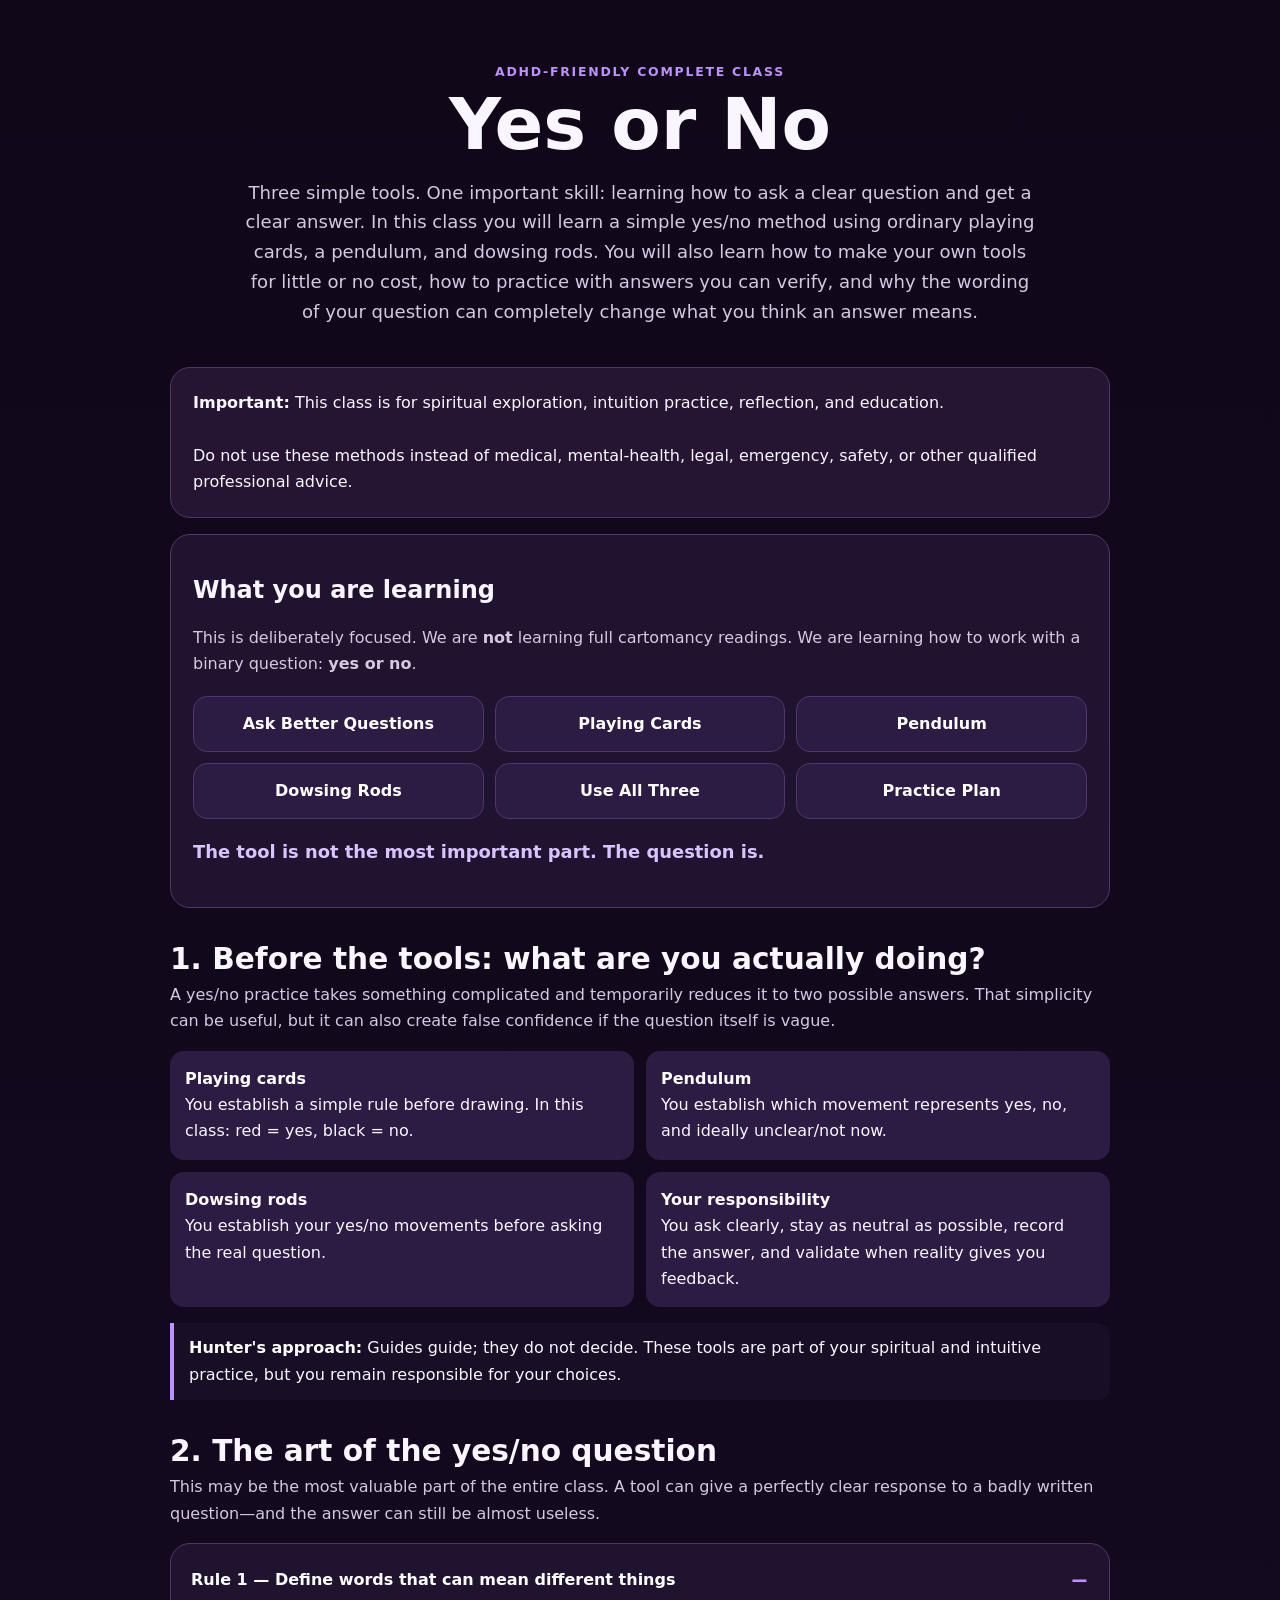
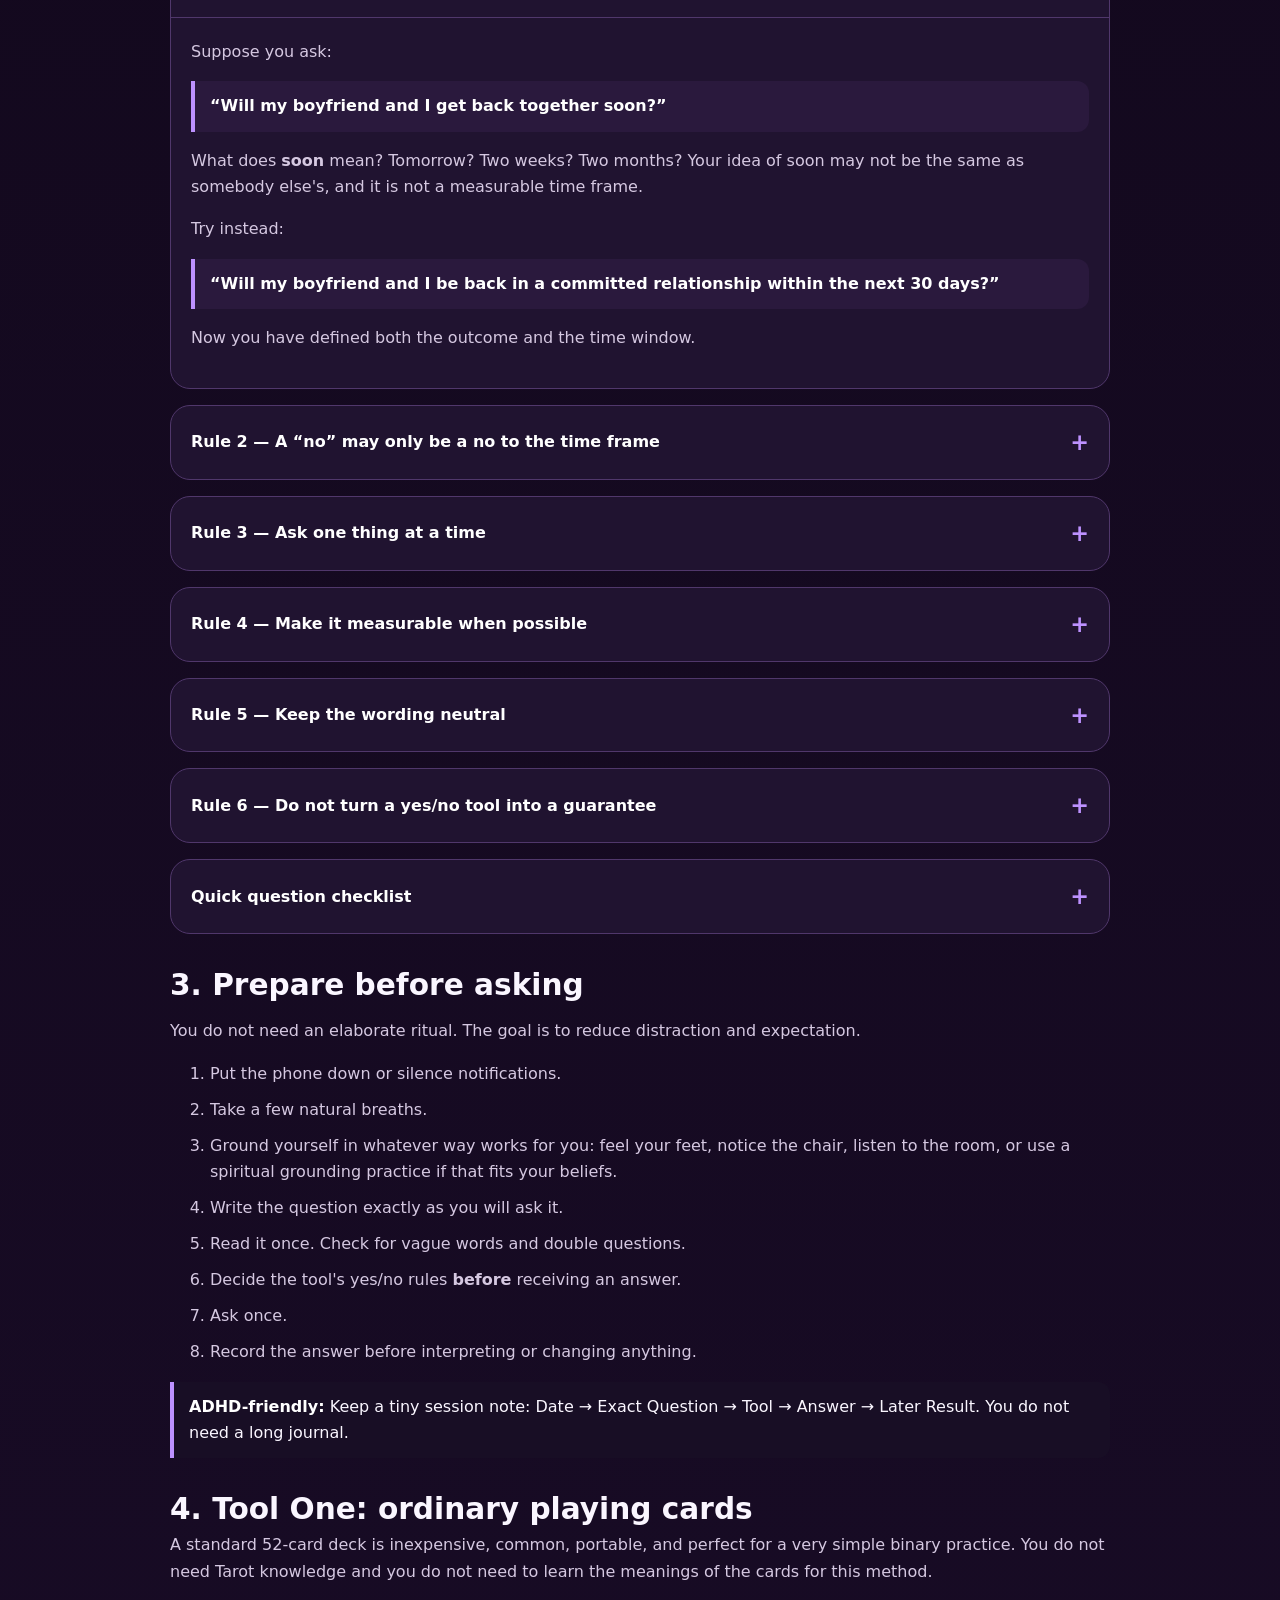
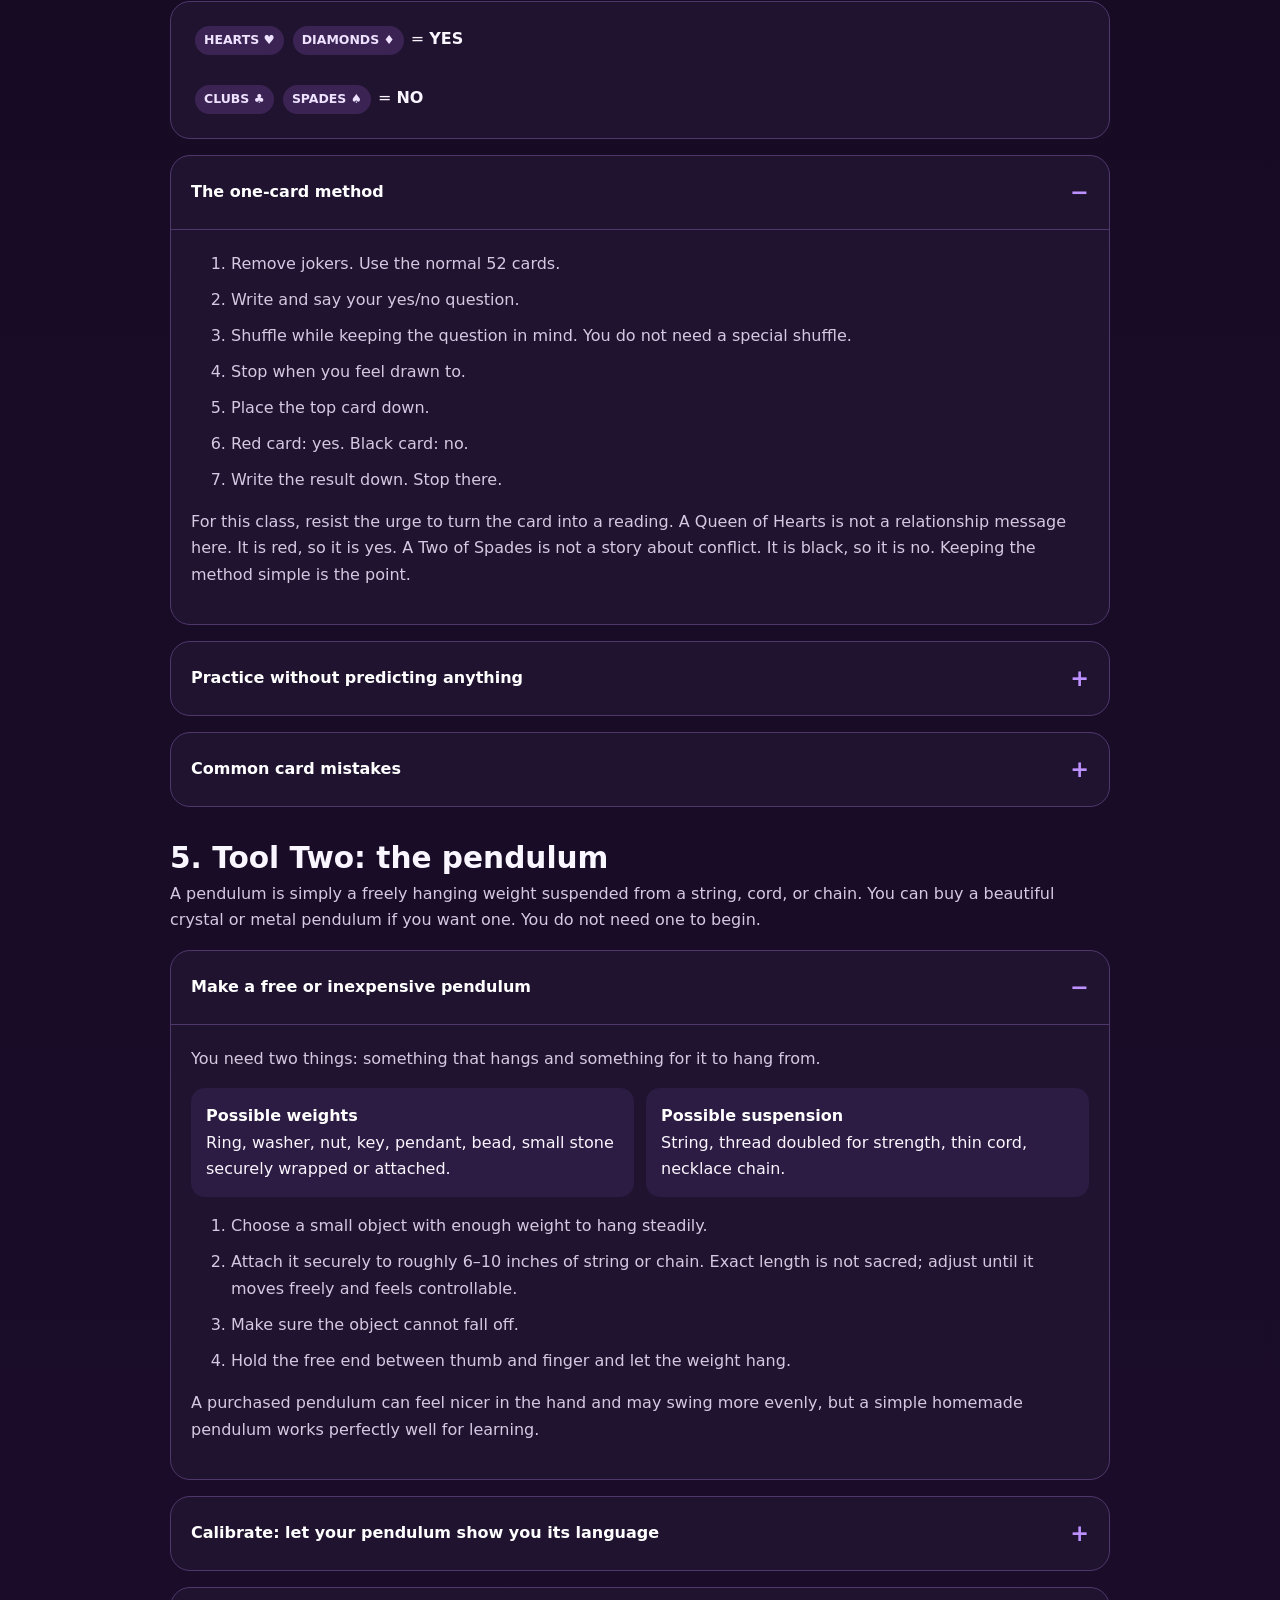
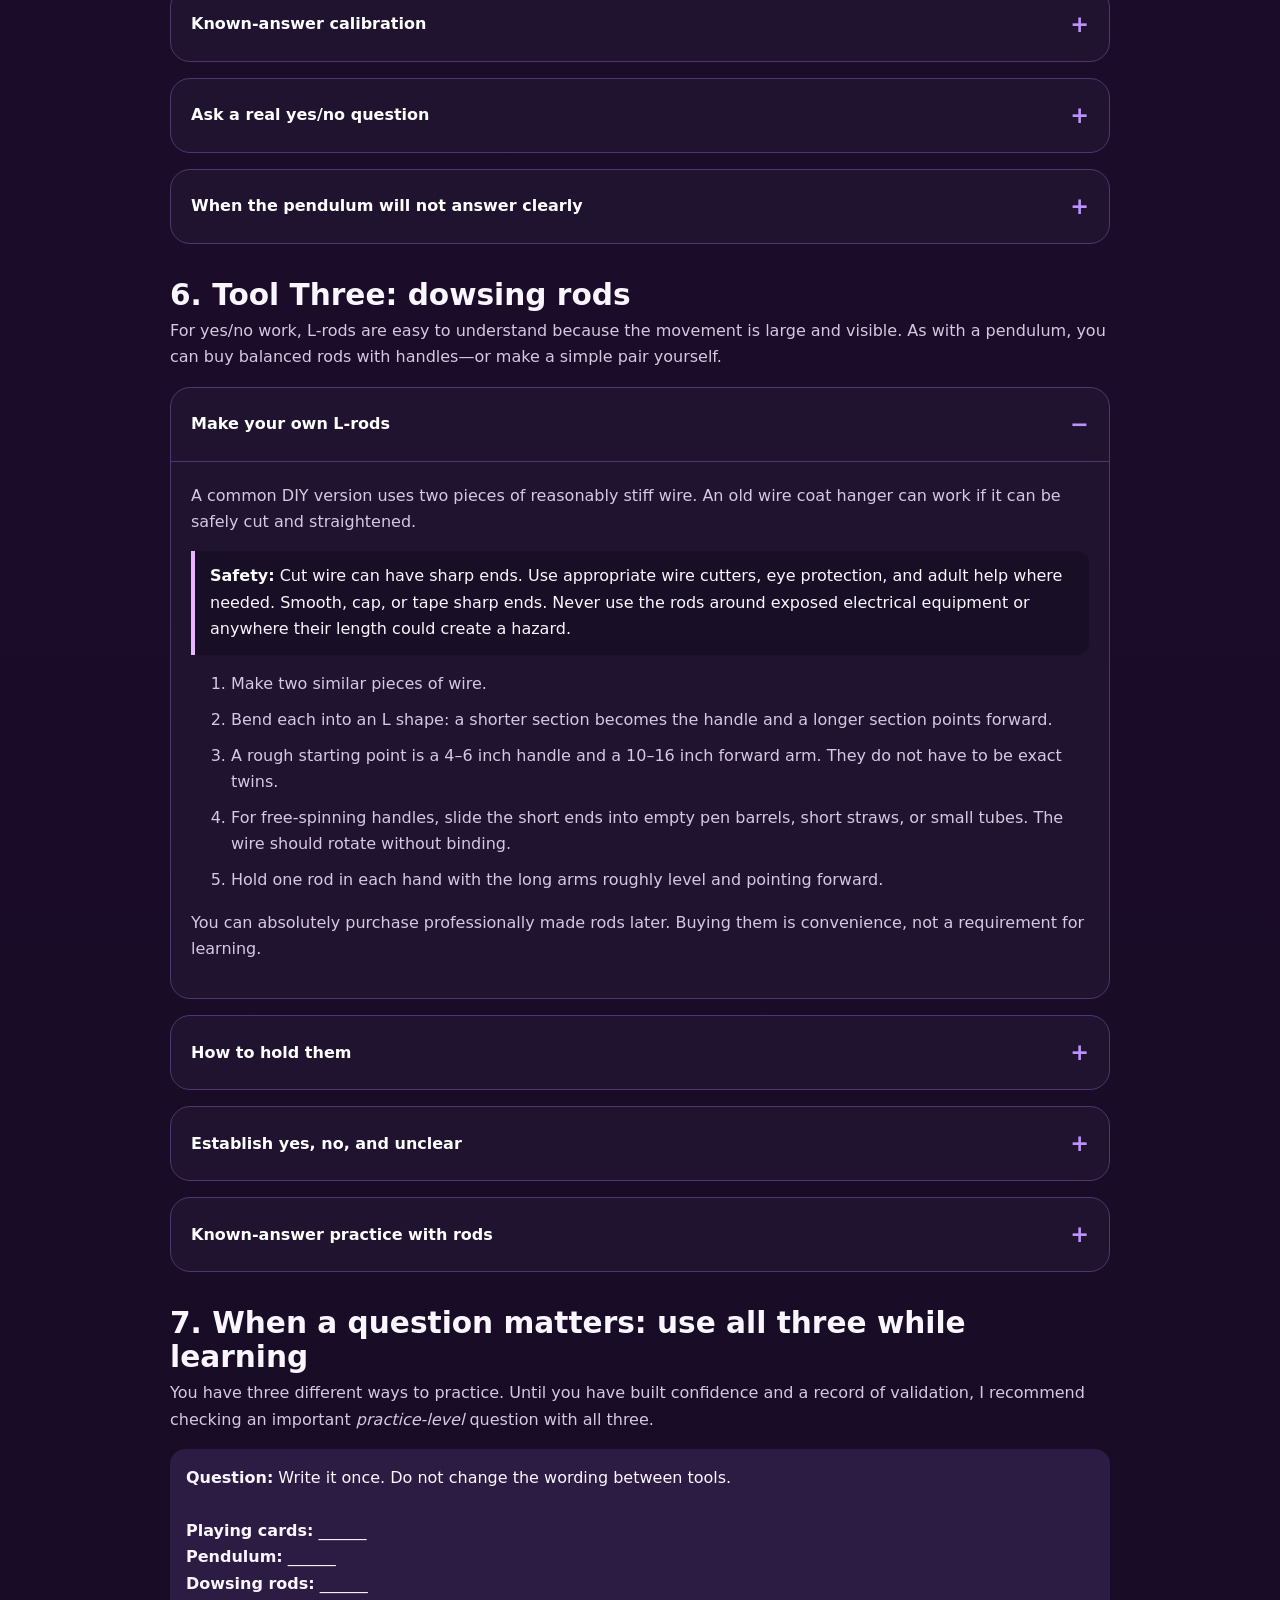
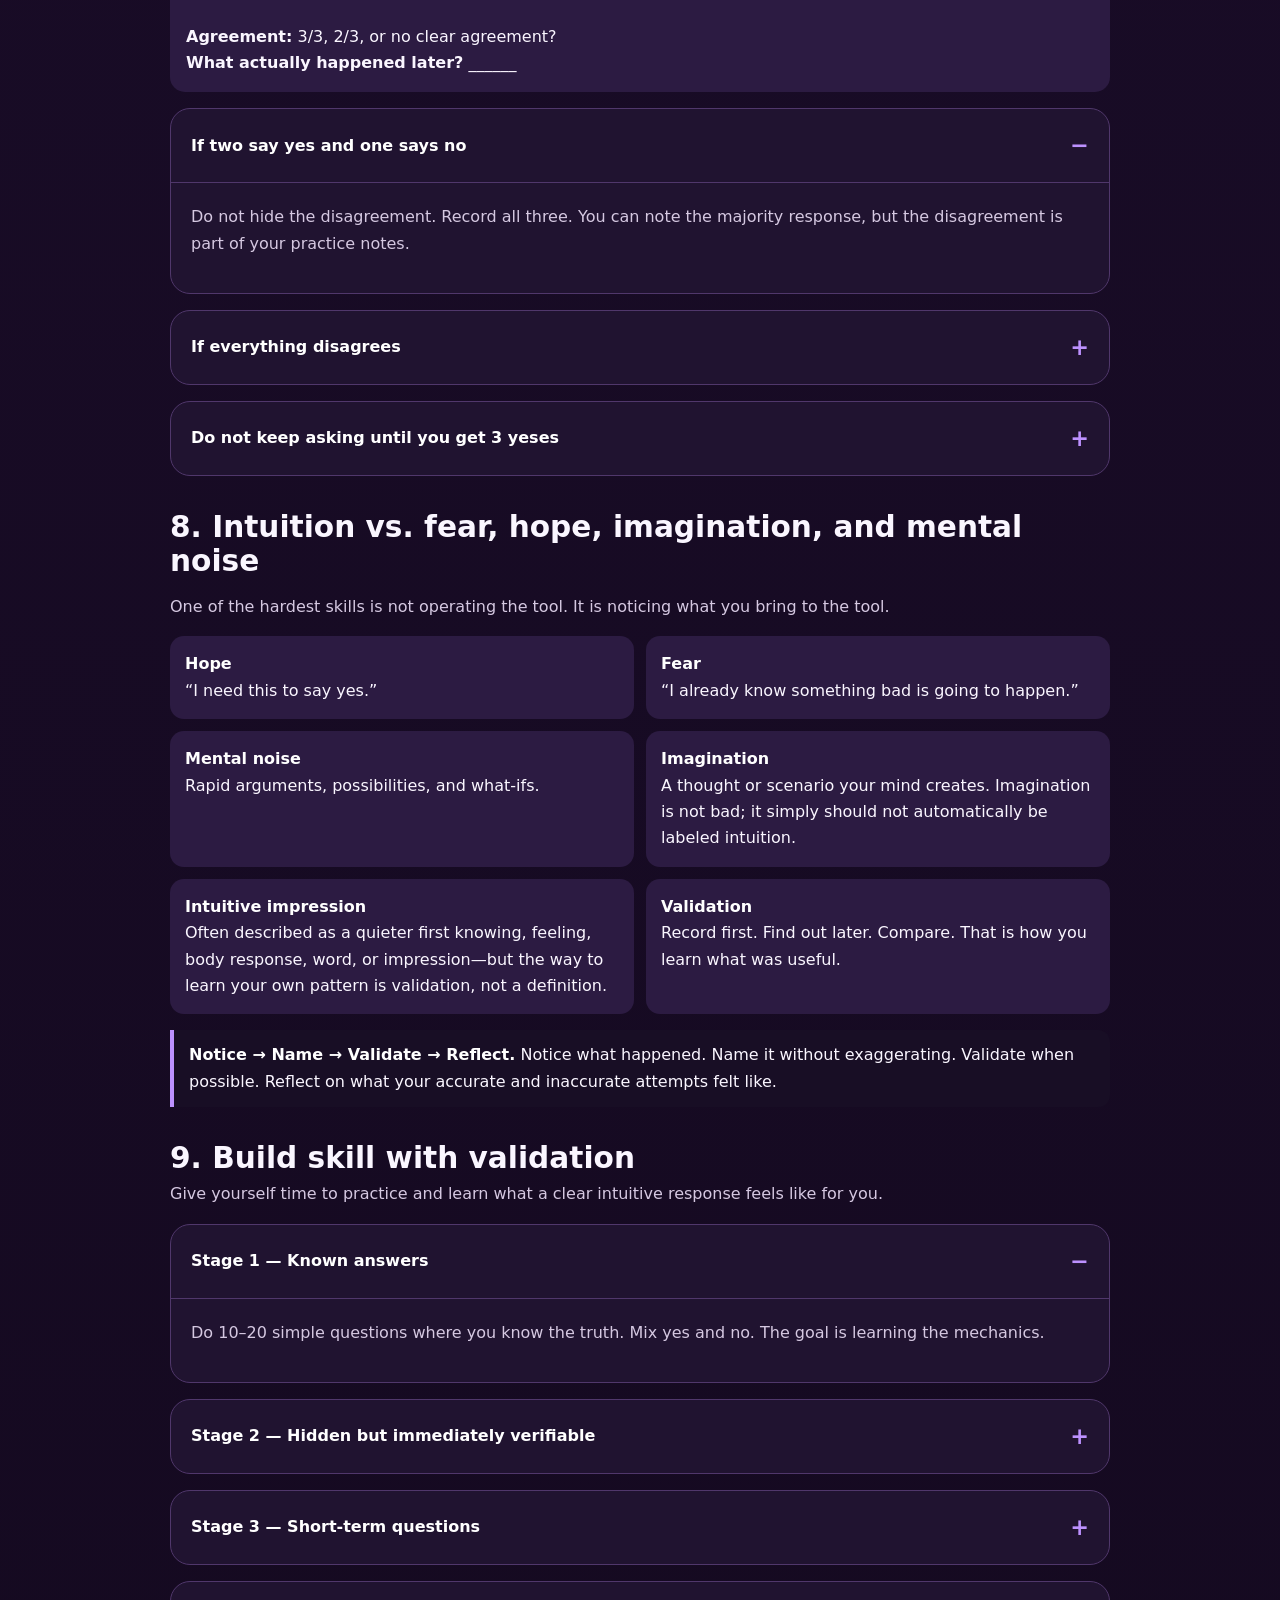
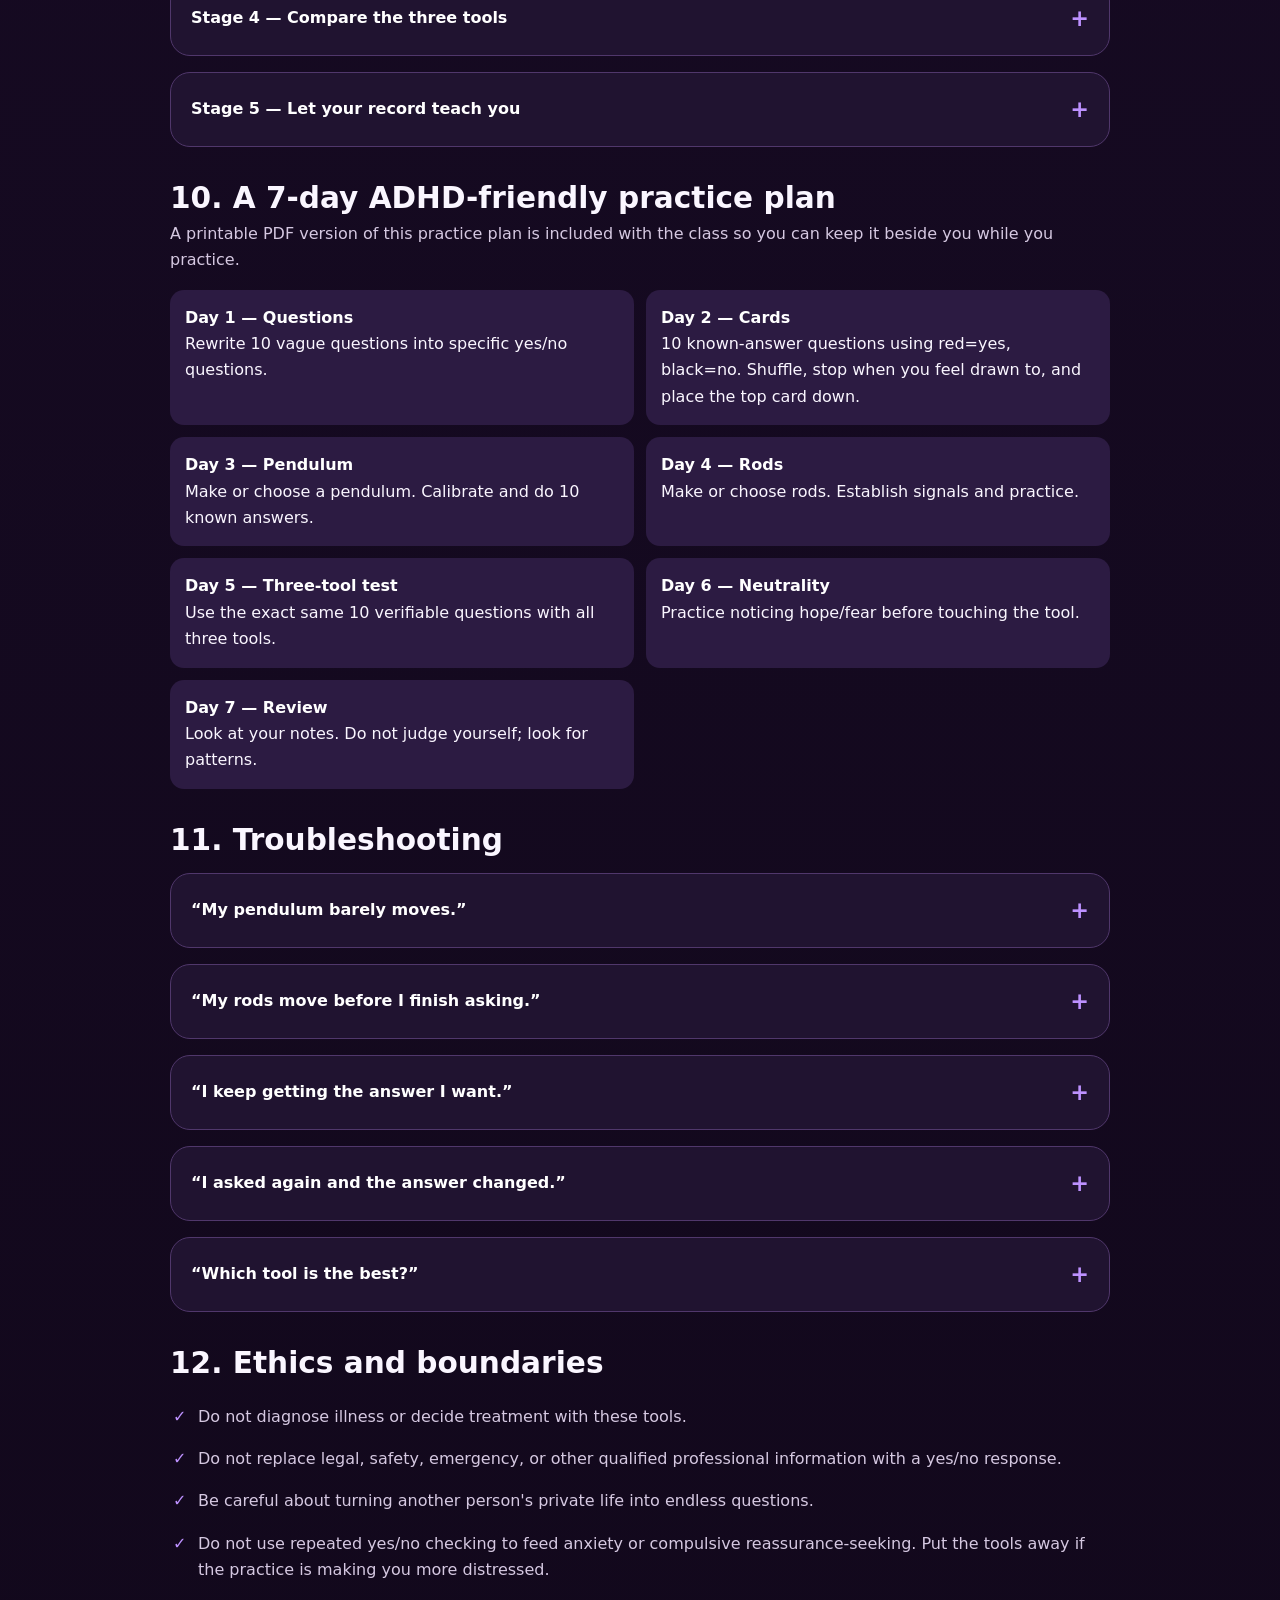
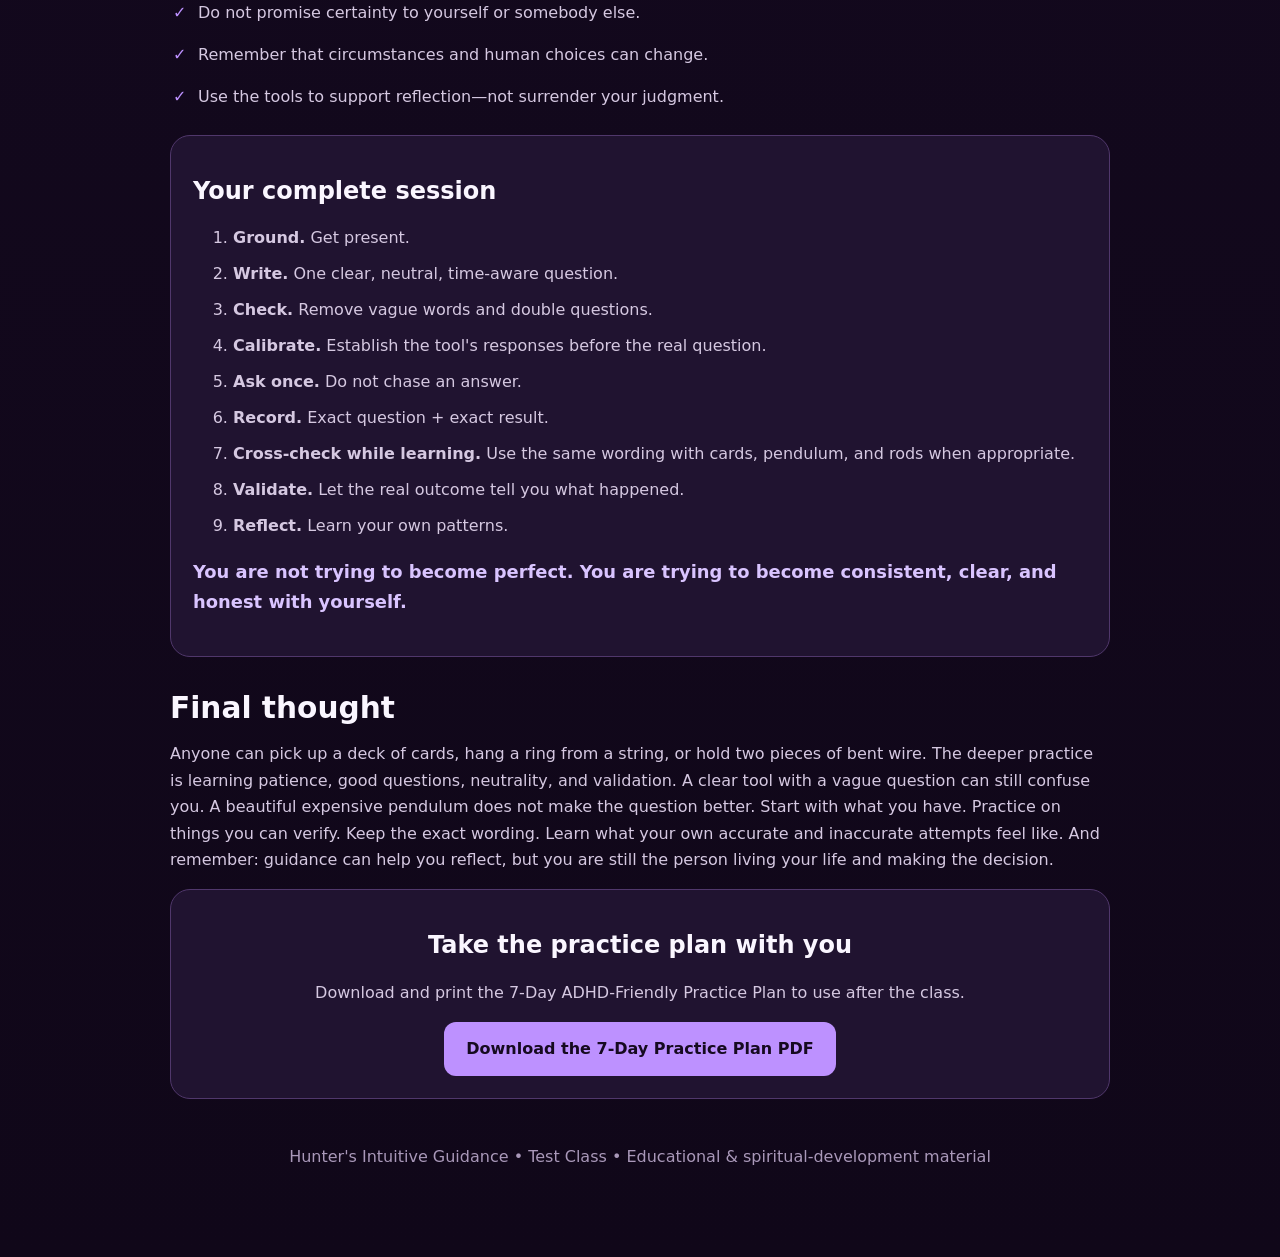
==== commit adaae779: "Add printable practice plan download at end of Yes or No class" ====
--- a/index.html
+++ b/index.html
@@ -1 +1 @@
-<!doctype html><html lang="en"><head><meta charset="utf-8"><meta name="viewport" content="width=device-width,initial-scale=1"><meta name="robots" content="noindex,nofollow"><title>Yes or No: Three Practical Intuition Tools</title><style>:root{--bg:#100719;--card:#211431;--card2:#2c1b42;--text:#faf6ff;--muted:#d5c8e1;--accent:#bd91ff;--line:#50376b;--soft:#180e25;--good:#d9c4ff}*{box-sizing:border-box}html{scroll-behavior:smooth}body{margin:0;font-family:system-ui,-apple-system,Segoe UI,Roboto,sans-serif;background:linear-gradient(180deg,#100719,#1b0d2a 45%,#100719);color:var(--text);line-height:1.65}main{width:min(940px,94%);margin:auto;padding:24px 0 70px}header{text-align:center;padding:38px 10px 24px}.tag{font-size:.78rem;letter-spacing:.14em;font-weight:900;color:var(--accent)}h1{font-size:clamp(2.25rem,8vw,4.5rem);line-height:1.02;margin:.35rem 0 1rem}h2{line-height:1.15}.lead{font-size:1.13rem;max-width:790px;margin:auto;color:var(--muted)}p,li{color:var(--muted)}.card,.notice,details{background:rgba(33,20,49,.97);border:1px solid var(--line);border-radius:20px;margin:16px 0;padding:22px}.notice{background:#251532}.quick{display:grid;grid-template-columns:repeat(3,1fr);gap:11px;margin:18px 0}.quick a{padding:14px;border:1px solid var(--line);border-radius:14px;background:var(--card2);color:#fff;text-decoration:none;text-align:center;font-weight:850}.lesson{margin-top:34px}.lesson>h2{font-size:1.85rem;margin-bottom:6px}.lesson-intro{margin-top:0}.tip,.warning,.example{border-left:4px solid var(--accent);padding:12px 15px;background:var(--soft);border-radius:0 12px 12px 0;margin:16px 0}.warning{border-left-color:#e7b8ff}.example{background:#2a193d}.tip strong,.warning strong,.example strong{color:#fff}details{padding:0;overflow:hidden}summary{cursor:pointer;padding:18px 20px;font-weight:850;color:#fff;list-style:none;display:flex;justify-content:space-between;gap:14px;align-items:center}summary::-webkit-details-marker{display:none}summary:after{content:'+';font-size:1.4rem;color:var(--accent)}details[open] summary:after{content:'−'}details[open] summary{border-bottom:1px solid var(--line)}.inside{padding:5px 20px 20px}.steps li{margin:.6rem 0}.grid{display:grid;grid-template-columns:1fr 1fr;gap:12px}.box{background:var(--card2);padding:15px;border-radius:14px}.box strong{display:block;color:#fff}.pill{display:inline-block;background:#3b2454;color:#eee2ff;border-radius:999px;padding:4px 9px;font-size:.78rem;font-weight:850;margin:2px}.check{list-style:none;padding:0}.check li{padding:8px 0 8px 28px;position:relative}.check li:before{content:'✓';position:absolute;left:3px;color:var(--accent);font-weight:900}.practice{background:var(--card2);padding:16px;border-radius:15px;margin:15px 0}.rule{font-size:1.12rem;color:var(--good);font-weight:850}.footer{text-align:center;margin-top:45px;color:#a998b9}@media(max-width:650px){main{width:100%;padding:8px 10px 35px}header{padding-top:25px}.card,.notice{padding:17px;border-radius:16px}.quick,.grid{grid-template-columns:1fr}summary{padding:16px}.inside{padding:3px 16px 17px}.lesson{margin-top:28px}h1{font-size:2.35rem}.lead{font-size:1.02rem}}</style></head><body><main><header><div class="tag">ADHD-FRIENDLY COMPLETE CLASS</div><h1>Yes or No</h1><p class="lead">Three simple tools. One important skill: learning how to ask a clear question and get a clear answer. In this class you will learn a simple yes/no method using ordinary playing cards, a pendulum, and dowsing rods. You will also learn how to make your own tools for little or no cost, how to practice with answers you can verify, and why the wording of your question can completely change what you think an answer means.</p></header><div class="notice"><strong>Important:</strong> This class is for spiritual exploration, intuition practice, reflection, and education.<br><br>Do not use these methods instead of medical, mental-health, legal, emergency, safety, or other qualified professional advice.</div><section class="card"><h2>What you are learning</h2><p>This is deliberately focused. We are <b>not</b> learning full cartomancy readings. We are learning how to work with a binary question: <b>yes or no</b>.</p><div class="quick"><a href="#questions">Ask Better Questions</a><a href="#cards">Playing Cards</a><a href="#pendulum">Pendulum</a><a href="#rods">Dowsing Rods</a><a href="#three">Use All Three</a><a href="#practice">Practice Plan</a></div><p class="rule">The tool is not the most important part. The question is.</p></section><section class="lesson"><h2>1. Before the tools: what are you actually doing?</h2><p class="lesson-intro">A yes/no practice takes something complicated and temporarily reduces it to two possible answers. That simplicity can be useful, but it can also create false confidence if the question itself is vague.</p><div class="grid"><div class="box"><strong>Playing cards</strong>You establish a simple rule before drawing. In this class: red = yes, black = no.</div><div class="box"><strong>Pendulum</strong>You establish which movement represents yes, no, and ideally unclear/not now.</div><div class="box"><strong>Dowsing rods</strong>You establish your yes/no movements before asking the real question.</div><div class="box"><strong>Your responsibility</strong>You ask clearly, stay as neutral as possible, record the answer, and validate when reality gives you feedback.</div></div><div class="tip"><strong>Hunter's approach:</strong> Guides guide; they do not decide. These tools are part of your spiritual and intuitive practice, but you remain responsible for your choices.</div></section><section class="lesson" id="questions"><h2>2. The art of the yes/no question</h2><p class="lesson-intro">This may be the most valuable part of the entire class. A tool can give a perfectly clear response to a badly written question—and the answer can still be almost useless.</p><details open><summary>Rule 1 — Define words that can mean different things</summary><div class="inside"><p>Suppose you ask:</p><div class="example"><strong>“Will my boyfriend and I get back together soon?”</strong></div><p>What does <b>soon</b> mean? Tomorrow? Two weeks? Two months? Your idea of soon may not be the same as somebody else's, and it is not a measurable time frame.</p><p>Try instead:</p><div class="example"><strong>“Will my boyfriend and I be back in a committed relationship within the next 30 days?”</strong></div><p>Now you have defined both the outcome and the time window.</p></div></details><details><summary>Rule 2 — A “no” may only be a no to the time frame</summary><div class="inside"><p>This is one of the easiest mistakes to make. Ask, “Will we get back together within one month?” and receive no. That does <b>not</b> automatically mean “we will never get back together.” It only means the answer to the question you actually asked was no.</p><div class="example"><strong>One month: No. Two months: possibly Yes.</strong><br>The first answer was not necessarily wrong. You changed the question.</div><p>This is why you should write down the exact wording instead of remembering a shortened version of it later.</p></div></details><details><summary>Rule 3 — Ask one thing at a time</summary><div class="inside"><p>Avoid compound questions.</p><div class="example"><strong>Too much:</strong> “Will I get the job and be happy there?”<br><br><strong>Better:</strong> “Will I be offered this specific job by October 1?” Then, separately, explore the second issue.</div><p>One part of a compound question could be yes while another is no. A binary tool has no clean way to explain that.</p></div></details><details><summary>Rule 4 — Make it measurable when possible</summary><div class="inside"><p>Words such as <i>soon, successful, better, rich, happy, good, enough</i> can be slippery. Define what you mean.</p><div class="example"><strong>Vague:</strong> “Will my business do better?”<br><strong>Clearer:</strong> “Will my business receive at least 10 paid orders during October?”</div></div></details><details><summary>Rule 5 — Keep the wording neutral</summary><div class="inside"><p>If you desperately want one answer, it becomes harder to separate intuition from hope, fear, and expectation.</p><p>Instead of repeatedly asking until you get the answer you want, ask once, record it, and let reality eventually validate it.</p></div></details><details><summary>Rule 6 — Do not turn a yes/no tool into a guarantee</summary><div class="inside"><p>A yes/no response is guidance or practice—not permission to ignore important real-world information. For medical, mental-health, legal, emergency, or safety matters, use the appropriate qualified professional or reliable source.</p></div></details><details><summary>Quick question checklist</summary><div class="inside"><ul class="check"><li>Can this genuinely be answered yes or no?</li><li>Am I asking only one thing?</li><li>Have I defined vague words?</li><li>Does a time frame matter?</li><li>Will I know what a yes means?</li><li>Will I know what a no means?</li><li>Am I calm enough to accept either answer?</li><li>Can the result eventually be verified?</li></ul></div></details></section><section class="lesson"><h2>3. Prepare before asking</h2><p>You do not need an elaborate ritual. The goal is to reduce distraction and expectation.</p><ol class="steps"><li>Put the phone down or silence notifications.</li><li>Take a few natural breaths.</li><li>Ground yourself in whatever way works for you: feel your feet, notice the chair, listen to the room, or use a spiritual grounding practice if that fits your beliefs.</li><li>Write the question exactly as you will ask it.</li><li>Read it once. Check for vague words and double questions.</li><li>Decide the tool's yes/no rules <b>before</b> receiving an answer.</li><li>Ask once.</li><li>Record the answer before interpreting or changing anything.</li></ol><div class="tip"><strong>ADHD-friendly:</strong> Keep a tiny session note: Date → Exact Question → Tool → Answer → Later Result. You do not need a long journal.</div></section><section class="lesson" id="cards"><h2>4. Tool One: ordinary playing cards</h2><p class="lesson-intro">A standard 52-card deck is inexpensive, common, portable, and perfect for a very simple binary practice. You do not need Tarot knowledge and you do not need to learn the meanings of the cards for this method.</p><div class="card"><span class="pill">HEARTS ♥</span> <span class="pill">DIAMONDS ♦</span> = <b>YES</b><br><br><span class="pill">CLUBS ♣</span> <span class="pill">SPADES ♠</span> = <b>NO</b></div><details open><summary>The one-card method</summary><div class="inside"><ol class="steps"><li>Remove jokers. Use the normal 52 cards.</li><li>Write and say your yes/no question.</li><li>Shuffle while keeping the question in mind. You do not need a special shuffle.</li><li>Stop when you feel drawn to.</li><li>Place the top card down.</li><li>Red card: yes. Black card: no.</li><li>Write the result down. Stop there.</li></ol><p>For this class, resist the urge to turn the card into a reading. A Queen of Hearts is not a relationship message here. It is red, so it is yes. A Two of Spades is not a story about conflict. It is black, so it is no. Keeping the method simple is the point.</p></div></details><details><summary>Practice without predicting anything</summary><div class="inside"><p>Use facts you already know, but make them genuinely binary.</p><div class="practice">“Is my first name Hunter?”<br>“Am I currently inside a building?”<br>“Is today [correct day]?”<br>Then deliberately ask a few questions whose answer is no.</div><p>Known-answer practice teaches the routine without the emotional pressure of a future question.</p></div></details><details><summary>Common card mistakes</summary><div class="inside"><ul><li>Changing red/black meanings after seeing the card.</li><li>Drawing again because you do not like the answer.</li><li>Adding card meanings when the exercise is only yes/no.</li><li>Asking the same question over and over.</li><li>Using a vague question and blaming the deck.</li></ul></div></details></section><section class="lesson" id="pendulum"><h2>5. Tool Two: the pendulum</h2><p class="lesson-intro">A pendulum is simply a freely hanging weight suspended from a string, cord, or chain. You can buy a beautiful crystal or metal pendulum if you want one. You do not need one to begin.</p><details open><summary>Make a free or inexpensive pendulum</summary><div class="inside"><p>You need two things: something that hangs and something for it to hang from.</p><div class="grid"><div class="box"><strong>Possible weights</strong>Ring, washer, nut, key, pendant, bead, small stone securely wrapped or attached.</div><div class="box"><strong>Possible suspension</strong>String, thread doubled for strength, thin cord, necklace chain.</div></div><ol class="steps"><li>Choose a small object with enough weight to hang steadily.</li><li>Attach it securely to roughly 6–10 inches of string or chain. Exact length is not sacred; adjust until it moves freely and feels controllable.</li><li>Make sure the object cannot fall off.</li><li>Hold the free end between thumb and finger and let the weight hang.</li></ol><p>A purchased pendulum can feel nicer in the hand and may swing more evenly, but a simple homemade pendulum works perfectly well for learning.</p></div></details><details><summary>Calibrate: let your pendulum show you its language</summary><div class="inside"><p>Do not assume clockwise always means yes or side-to-side always means no. Establish your own signals.</p><ol class="steps"><li>Rest your elbow or forearm comfortably if that helps reduce strain.</li><li>Let the pendulum become still.</li><li>Say, “Show me yes.” Observe the movement.</li><li>Still it again.</li><li>Say, “Show me no.” Observe the different movement.</li><li>Then ask, “Show me unclear / I don't know / not now.” A third response is useful because not every question deserves a forced yes or no.</li><li>Repeat the calibration and make sure the movements remain distinguishable.</li></ol><p>Your yes might be forward/back, side-to-side, clockwise, or something else. The consistency matters more than copying somebody else's directions.</p></div></details><details><summary>Known-answer calibration</summary><div class="inside"><p>After “show me yes/no,” test the signals with facts.</p><ol class="steps"><li>Ask your real name. It should produce your yes signal.</li><li>Ask a deliberately false name. It should produce no.</li><li>Ask several other easy, factual questions.</li><li>If responses are inconsistent, stop. Reset, ground, and practice later rather than forcing it.</li></ol></div></details><details><summary>Ask a real yes/no question</summary><div class="inside"><ol class="steps"><li>Write the exact question.</li><li>Calibrate yes/no/unclear.</li><li>Still the pendulum.</li><li>Ask once in a neutral voice.</li><li>Allow the pendulum to respond without trying to control the answer.</li><li>Observe which established signal develops.</li><li>Record it immediately.</li></ol></div></details><details><summary>When the pendulum will not answer clearly</summary><div class="inside"><p>Do not force a messy movement into yes or no. Check:</p><ul class="check"><li>Is the question actually binary?</li><li>Did you ask two things at once?</li><li>Did you use an undefined word such as “soon”?</li><li>Are you physically tired or shaky?</li><li>Are you highly emotional about the answer?</li><li>Did you establish an unclear/not-now signal?</li></ul><p>Sometimes the best answer for the session is simply: <b>I do not have a clear answer.</b></p></div></details></section><section class="lesson" id="rods"><h2>6. Tool Three: dowsing rods</h2><p class="lesson-intro">For yes/no work, L-rods are easy to understand because the movement is large and visible. As with a pendulum, you can buy balanced rods with handles—or make a simple pair yourself.</p><details open><summary>Make your own L-rods</summary><div class="inside"><p>A common DIY version uses two pieces of reasonably stiff wire. An old wire coat hanger can work if it can be safely cut and straightened.</p><div class="warning"><strong>Safety:</strong> Cut wire can have sharp ends. Use appropriate wire cutters, eye protection, and adult help where needed. Smooth, cap, or tape sharp ends. Never use the rods around exposed electrical equipment or anywhere their length could create a hazard.</div><ol class="steps"><li>Make two similar pieces of wire.</li><li>Bend each into an L shape: a shorter section becomes the handle and a longer section points forward.</li><li>A rough starting point is a 4–6 inch handle and a 10–16 inch forward arm. They do not have to be exact twins.</li><li>For free-spinning handles, slide the short ends into empty pen barrels, short straws, or small tubes. The wire should rotate without binding.</li><li>Hold one rod in each hand with the long arms roughly level and pointing forward.</li></ol><p>You can absolutely purchase professionally made rods later. Buying them is convenience, not a requirement for learning.</p></div></details><details><summary>How to hold them</summary><div class="inside"><ol class="steps"><li>Stand or sit comfortably.</li><li>Keep elbows near your sides without locking your arms.</li><li>Hold the handles gently so the rods can move freely.</li><li>Point the long arms forward and roughly parallel.</li><li>Give the rods room to swing without hitting your body or nearby objects.</li></ol></div></details><details><summary>Establish yes, no, and unclear</summary><div class="inside"><ol class="steps"><li>Start with rods forward.</li><li>Ask, “Show me yes.” Let the rods move and note the pattern.</li><li>Reset them to neutral.</li><li>Ask, “Show me no.” Note the different pattern.</li><li>Ask for “unclear / not now.”</li><li>Repeat until you can recognize your established responses.</li></ol><p>Some people's rods cross for yes and open for no. Others establish something different. Do not borrow somebody else's answer system after the fact. Calibrate first.</p></div></details><details><summary>Known-answer practice with rods</summary><div class="inside"><p>Use the same type of questions you used with the pendulum. Start with several obvious yes answers and several obvious no answers. Reset the rods between questions.</p><p>If the rods repeatedly fail known-answer tests, that is useful feedback. Work on your grip, neutrality, question wording, and practice rather than declaring every movement meaningful.</p></div></details></section><section class="lesson" id="three"><h2>7. When a question matters: use all three while learning</h2><p class="lesson-intro">You have three different ways to practice. Until you have built confidence and a record of validation, I recommend checking an important <i>practice-level</i> question with all three.</p><div class="practice"><b>Question:</b> Write it once. Do not change the wording between tools.<br><br><b>Playing cards:</b> ______<br><b>Pendulum:</b> ______<br><b>Dowsing rods:</b> ______<br><br><b>Agreement:</b> 3/3, 2/3, or no clear agreement?<br><b>What actually happened later?</b> ______</div><details open><summary>If two say yes and one says no</summary><div class="inside"><p>Do not hide the disagreement. Record all three. You can note the majority response, but the disagreement is part of your practice notes.</p></div></details><details><summary>If everything disagrees</summary><div class="inside"><p>That is not failure. Check the question, your emotional state, and your calibration. Put it down and return later if appropriate. “Unclear” is more honest than forcing a conclusion.</p></div></details><details><summary>Do not keep asking until you get 3 yeses</summary><div class="inside"><p>If you repeat the same question again and again, eventually you may get the combination you want. That teaches you nothing. One clean attempt per tool is much more useful for validation.</p></div></details></section><section class="lesson"><h2>8. Intuition vs. fear, hope, imagination, and mental noise</h2><p>One of the hardest skills is not operating the tool. It is noticing what you bring to the tool.</p><div class="grid"><div class="box"><strong>Hope</strong>“I need this to say yes.”</div><div class="box"><strong>Fear</strong>“I already know something bad is going to happen.”</div><div class="box"><strong>Mental noise</strong>Rapid arguments, possibilities, and what-ifs.</div><div class="box"><strong>Imagination</strong>A thought or scenario your mind creates. Imagination is not bad; it simply should not automatically be labeled intuition.</div><div class="box"><strong>Intuitive impression</strong>Often described as a quieter first knowing, feeling, body response, word, or impression—but the way to learn your own pattern is validation, not a definition.</div><div class="box"><strong>Validation</strong>Record first. Find out later. Compare. That is how you learn what was useful.</div></div><div class="tip"><strong>Notice → Name → Validate → Reflect.</strong> Notice what happened. Name it without exaggerating. Validate when possible. Reflect on what your accurate and inaccurate attempts felt like.</div></section><section class="lesson" id="practice"><h2>9. Build skill with validation</h2><p class="lesson-intro">Give yourself time to practice and learn what a clear intuitive response feels like for you.</p><details open><summary>Stage 1 — Known answers</summary><div class="inside"><p>Do 10–20 simple questions where you know the truth. Mix yes and no. The goal is learning the mechanics.</p></div></details><details><summary>Stage 2 — Hidden but immediately verifiable</summary><div class="inside"><p>Have somebody prepare simple targets you do not know, or use randomized factual practice where the answer can be revealed immediately.</p></div></details><details><summary>Stage 3 — Short-term questions</summary><div class="inside"><p>Use low-stakes questions with a clear outcome and short time window. Record them before the outcome occurs.</p></div></details><details><summary>Stage 4 — Compare the three tools</summary><div class="inside"><p>Track each tool separately. You may discover that one feels easier or produces more consistent validation for you. You do not need to be equally comfortable with all three.</p></div></details><details><summary>Stage 5 — Let your record teach you</summary><div class="inside"><p>After enough practice, review:</p><ul class="check"><li>Which tool feels most natural?</li><li>Which tool validates most often?</li><li>Do emotional questions lower your consistency?</li><li>Do vague questions cause more confusion?</li><li>What does a genuinely clear response feel like for you?</li></ul></div></details></section><section class="lesson"><h2>10. A 7-day ADHD-friendly practice plan</h2><p class="lesson-intro">A printable PDF version of this practice plan will be included with the paid class so you can keep it beside you while you practice.</p><div class="grid"><div class="box"><strong>Day 1 — Questions</strong>Rewrite 10 vague questions into specific yes/no questions.</div><div class="box"><strong>Day 2 — Cards</strong>10 known-answer questions using red=yes, black=no. Shuffle, stop when you feel drawn to, and place the top card down.</div><div class="box"><strong>Day 3 — Pendulum</strong>Make or choose a pendulum. Calibrate and do 10 known answers.</div><div class="box"><strong>Day 4 — Rods</strong>Make or choose rods. Establish signals and practice.</div><div class="box"><strong>Day 5 — Three-tool test</strong>Use the exact same 10 verifiable questions with all three tools.</div><div class="box"><strong>Day 6 — Neutrality</strong>Practice noticing hope/fear before touching the tool.</div><div class="box"><strong>Day 7 — Review</strong>Look at your notes. Do not judge yourself; look for patterns.</div></div></section><section class="lesson"><h2>11. Troubleshooting</h2><details><summary>“My pendulum barely moves.”</summary><div class="inside"><p>Check that the weight hangs freely, shorten or lengthen the cord, support your arm comfortably, and practice with known answers. A huge swing is not required.</p></div></details><details><summary>“My rods move before I finish asking.”</summary><div class="inside"><p>Reset, relax your grip, and write the question first. Give yourself a moment to settle before asking.</p></div></details><details><summary>“I keep getting the answer I want.”</summary><div class="inside"><p>Switch to verifiable neutral practice for a while. If you cannot accept no, it may not be a good time to ask that question.</p></div></details><details><summary>“I asked again and the answer changed.”</summary><div class="inside"><p>First ask whether anything in the question actually changed: wording, time frame, facts, or your method. If nothing changed, repeated questioning may simply be adding noise. Use the first properly calibrated attempt in your practice record.</p></div></details><details><summary>“Which tool is the best?”</summary><div class="inside"><p>The best practice tool is the one you can use consistently and validate. Cards are extremely accessible. Pendulums are compact. Rods provide large visible movement. Try all three before deciding.</p></div></details></section><section class="lesson"><h2>12. Ethics and boundaries</h2><ul class="check"><li>Do not diagnose illness or decide treatment with these tools.</li><li>Do not replace legal, safety, emergency, or other qualified professional information with a yes/no response.</li><li>Be careful about turning another person's private life into endless questions.</li><li>Do not use repeated yes/no checking to feed anxiety or compulsive reassurance-seeking. Put the tools away if the practice is making you more distressed.</li><li>Do not promise certainty to yourself or somebody else.</li><li>Remember that circumstances and human choices can change.</li><li>Use the tools to support reflection—not surrender your judgment.</li></ul></section><section class="card"><h2>Your complete session</h2><ol class="steps"><li><b>Ground.</b> Get present.</li><li><b>Write.</b> One clear, neutral, time-aware question.</li><li><b>Check.</b> Remove vague words and double questions.</li><li><b>Calibrate.</b> Establish the tool's responses before the real question.</li><li><b>Ask once.</b> Do not chase an answer.</li><li><b>Record.</b> Exact question + exact result.</li><li><b>Cross-check while learning.</b> Use the same wording with cards, pendulum, and rods when appropriate.</li><li><b>Validate.</b> Let the real outcome tell you what happened.</li><li><b>Reflect.</b> Learn your own patterns.</li></ol><p class="rule">You are not trying to become perfect. You are trying to become consistent, clear, and honest with yourself.</p></section><section class="lesson"><h2>Final thought</h2><p>Anyone can pick up a deck of cards, hang a ring from a string, or hold two pieces of bent wire. The deeper practice is learning patience, good questions, neutrality, and validation. A clear tool with a vague question can still confuse you. A beautiful expensive pendulum does not make the question better. Start with what you have. Practice on things you can verify. Keep the exact wording. Learn what your own accurate and inaccurate attempts feel like. And remember: guidance can help you reflect, but you are still the person living your life and making the decision.</p></section><p class="footer">Hunter's Intuitive Guidance • Test Class • Educational & spiritual-development material</p></main></body></html>+<!doctype html><html lang="en"><head><meta charset="utf-8"><meta name="viewport" content="width=device-width,initial-scale=1"><meta name="robots" content="noindex,nofollow"><title>Yes or No: Three Practical Intuition Tools</title><style>:root{--bg:#100719;--card:#211431;--card2:#2c1b42;--text:#faf6ff;--muted:#d5c8e1;--accent:#bd91ff;--line:#50376b;--soft:#180e25;--good:#d9c4ff}*{box-sizing:border-box}html{scroll-behavior:smooth}body{margin:0;font-family:system-ui,-apple-system,Segoe UI,Roboto,sans-serif;background:linear-gradient(180deg,#100719,#1b0d2a 45%,#100719);color:var(--text);line-height:1.65}main{width:min(940px,94%);margin:auto;padding:24px 0 70px}header{text-align:center;padding:38px 10px 24px}.tag{font-size:.78rem;letter-spacing:.14em;font-weight:900;color:var(--accent)}h1{font-size:clamp(2.25rem,8vw,4.5rem);line-height:1.02;margin:.35rem 0 1rem}h2{line-height:1.15}.lead{font-size:1.13rem;max-width:790px;margin:auto;color:var(--muted)}p,li{color:var(--muted)}.card,.notice,details{background:rgba(33,20,49,.97);border:1px solid var(--line);border-radius:20px;margin:16px 0;padding:22px}.notice{background:#251532}.quick{display:grid;grid-template-columns:repeat(3,1fr);gap:11px;margin:18px 0}.quick a{padding:14px;border:1px solid var(--line);border-radius:14px;background:var(--card2);color:#fff;text-decoration:none;text-align:center;font-weight:850}.lesson{margin-top:34px}.lesson>h2{font-size:1.85rem;margin-bottom:6px}.lesson-intro{margin-top:0}.tip,.warning,.example{border-left:4px solid var(--accent);padding:12px 15px;background:var(--soft);border-radius:0 12px 12px 0;margin:16px 0}.warning{border-left-color:#e7b8ff}.example{background:#2a193d}.tip strong,.warning strong,.example strong{color:#fff}details{padding:0;overflow:hidden}summary{cursor:pointer;padding:18px 20px;font-weight:850;color:#fff;list-style:none;display:flex;justify-content:space-between;gap:14px;align-items:center}summary::-webkit-details-marker{display:none}summary:after{content:'+';font-size:1.4rem;color:var(--accent)}details[open] summary:after{content:'−'}details[open] summary{border-bottom:1px solid var(--line)}.inside{padding:5px 20px 20px}.steps li{margin:.6rem 0}.grid{display:grid;grid-template-columns:1fr 1fr;gap:12px}.box{background:var(--card2);padding:15px;border-radius:14px}.box strong{display:block;color:#fff}.pill{display:inline-block;background:#3b2454;color:#eee2ff;border-radius:999px;padding:4px 9px;font-size:.78rem;font-weight:850;margin:2px}.check{list-style:none;padding:0}.check li{padding:8px 0 8px 28px;position:relative}.check li:before{content:'✓';position:absolute;left:3px;color:var(--accent);font-weight:900}.practice{background:var(--card2);padding:16px;border-radius:15px;margin:15px 0}.rule{font-size:1.12rem;color:var(--good);font-weight:850}.download-card{text-align:center}.download-btn{display:inline-block;padding:14px 22px;border-radius:12px;background:var(--accent);color:#160a20;text-decoration:none;font-weight:900}.footer{text-align:center;margin-top:45px;color:#a998b9}@media(max-width:650px){main{width:100%;padding:8px 10px 35px}header{padding-top:25px}.card,.notice{padding:17px;border-radius:16px}.quick,.grid{grid-template-columns:1fr}summary{padding:16px}.inside{padding:3px 16px 17px}.lesson{margin-top:28px}h1{font-size:2.35rem}.lead{font-size:1.02rem}}</style></head><body><main><header><div class="tag">ADHD-FRIENDLY COMPLETE CLASS</div><h1>Yes or No</h1><p class="lead">Three simple tools. One important skill: learning how to ask a clear question and get a clear answer. In this class you will learn a simple yes/no method using ordinary playing cards, a pendulum, and dowsing rods. You will also learn how to make your own tools for little or no cost, how to practice with answers you can verify, and why the wording of your question can completely change what you think an answer means.</p></header><div class="notice"><strong>Important:</strong> This class is for spiritual exploration, intuition practice, reflection, and education.<br><br>Do not use these methods instead of medical, mental-health, legal, emergency, safety, or other qualified professional advice.</div><section class="card"><h2>What you are learning</h2><p>This is deliberately focused. We are <b>not</b> learning full cartomancy readings. We are learning how to work with a binary question: <b>yes or no</b>.</p><div class="quick"><a href="#questions">Ask Better Questions</a><a href="#cards">Playing Cards</a><a href="#pendulum">Pendulum</a><a href="#rods">Dowsing Rods</a><a href="#three">Use All Three</a><a href="#practice">Practice Plan</a></div><p class="rule">The tool is not the most important part. The question is.</p></section><section class="lesson"><h2>1. Before the tools: what are you actually doing?</h2><p class="lesson-intro">A yes/no practice takes something complicated and temporarily reduces it to two possible answers. That simplicity can be useful, but it can also create false confidence if the question itself is vague.</p><div class="grid"><div class="box"><strong>Playing cards</strong>You establish a simple rule before drawing. In this class: red = yes, black = no.</div><div class="box"><strong>Pendulum</strong>You establish which movement represents yes, no, and ideally unclear/not now.</div><div class="box"><strong>Dowsing rods</strong>You establish your yes/no movements before asking the real question.</div><div class="box"><strong>Your responsibility</strong>You ask clearly, stay as neutral as possible, record the answer, and validate when reality gives you feedback.</div></div><div class="tip"><strong>Hunter's approach:</strong> Guides guide; they do not decide. These tools are part of your spiritual and intuitive practice, but you remain responsible for your choices.</div></section><section class="lesson" id="questions"><h2>2. The art of the yes/no question</h2><p class="lesson-intro">This may be the most valuable part of the entire class. A tool can give a perfectly clear response to a badly written question—and the answer can still be almost useless.</p><details open><summary>Rule 1 — Define words that can mean different things</summary><div class="inside"><p>Suppose you ask:</p><div class="example"><strong>“Will my boyfriend and I get back together soon?”</strong></div><p>What does <b>soon</b> mean? Tomorrow? Two weeks? Two months? Your idea of soon may not be the same as somebody else's, and it is not a measurable time frame.</p><p>Try instead:</p><div class="example"><strong>“Will my boyfriend and I be back in a committed relationship within the next 30 days?”</strong></div><p>Now you have defined both the outcome and the time window.</p></div></details><details><summary>Rule 2 — A “no” may only be a no to the time frame</summary><div class="inside"><p>This is one of the easiest mistakes to make. Ask, “Will we get back together within one month?” and receive no. That does <b>not</b> automatically mean “we will never get back together.” It only means the answer to the question you actually asked was no.</p><div class="example"><strong>One month: No. Two months: possibly Yes.</strong><br>The first answer was not necessarily wrong. You changed the question.</div><p>This is why you should write down the exact wording instead of remembering a shortened version of it later.</p></div></details><details><summary>Rule 3 — Ask one thing at a time</summary><div class="inside"><p>Avoid compound questions.</p><div class="example"><strong>Too much:</strong> “Will I get the job and be happy there?”<br><br><strong>Better:</strong> “Will I be offered this specific job by October 1?” Then, separately, explore the second issue.</div><p>One part of a compound question could be yes while another is no. A binary tool has no clean way to explain that.</p></div></details><details><summary>Rule 4 — Make it measurable when possible</summary><div class="inside"><p>Words such as <i>soon, successful, better, rich, happy, good, enough</i> can be slippery. Define what you mean.</p><div class="example"><strong>Vague:</strong> “Will my business do better?”<br><strong>Clearer:</strong> “Will my business receive at least 10 paid orders during October?”</div></div></details><details><summary>Rule 5 — Keep the wording neutral</summary><div class="inside"><p>If you desperately want one answer, it becomes harder to separate intuition from hope, fear, and expectation.</p><p>Instead of repeatedly asking until you get the answer you want, ask once, record it, and let reality eventually validate it.</p></div></details><details><summary>Rule 6 — Do not turn a yes/no tool into a guarantee</summary><div class="inside"><p>A yes/no response is guidance or practice—not permission to ignore important real-world information. For medical, mental-health, legal, emergency, or safety matters, use the appropriate qualified professional or reliable source.</p></div></details><details><summary>Quick question checklist</summary><div class="inside"><ul class="check"><li>Can this genuinely be answered yes or no?</li><li>Am I asking only one thing?</li><li>Have I defined vague words?</li><li>Does a time frame matter?</li><li>Will I know what a yes means?</li><li>Will I know what a no means?</li><li>Am I calm enough to accept either answer?</li><li>Can the result eventually be verified?</li></ul></div></details></section><section class="lesson"><h2>3. Prepare before asking</h2><p>You do not need an elaborate ritual. The goal is to reduce distraction and expectation.</p><ol class="steps"><li>Put the phone down or silence notifications.</li><li>Take a few natural breaths.</li><li>Ground yourself in whatever way works for you: feel your feet, notice the chair, listen to the room, or use a spiritual grounding practice if that fits your beliefs.</li><li>Write the question exactly as you will ask it.</li><li>Read it once. Check for vague words and double questions.</li><li>Decide the tool's yes/no rules <b>before</b> receiving an answer.</li><li>Ask once.</li><li>Record the answer before interpreting or changing anything.</li></ol><div class="tip"><strong>ADHD-friendly:</strong> Keep a tiny session note: Date → Exact Question → Tool → Answer → Later Result. You do not need a long journal.</div></section><section class="lesson" id="cards"><h2>4. Tool One: ordinary playing cards</h2><p class="lesson-intro">A standard 52-card deck is inexpensive, common, portable, and perfect for a very simple binary practice. You do not need Tarot knowledge and you do not need to learn the meanings of the cards for this method.</p><div class="card"><span class="pill">HEARTS ♥</span> <span class="pill">DIAMONDS ♦</span> = <b>YES</b><br><br><span class="pill">CLUBS ♣</span> <span class="pill">SPADES ♠</span> = <b>NO</b></div><details open><summary>The one-card method</summary><div class="inside"><ol class="steps"><li>Remove jokers. Use the normal 52 cards.</li><li>Write and say your yes/no question.</li><li>Shuffle while keeping the question in mind. You do not need a special shuffle.</li><li>Stop when you feel drawn to.</li><li>Place the top card down.</li><li>Red card: yes. Black card: no.</li><li>Write the result down. Stop there.</li></ol><p>For this class, resist the urge to turn the card into a reading. A Queen of Hearts is not a relationship message here. It is red, so it is yes. A Two of Spades is not a story about conflict. It is black, so it is no. Keeping the method simple is the point.</p></div></details><details><summary>Practice without predicting anything</summary><div class="inside"><p>Use facts you already know, but make them genuinely binary.</p><div class="practice">“Is my first name Hunter?”<br>“Am I currently inside a building?”<br>“Is today [correct day]?”<br>Then deliberately ask a few questions whose answer is no.</div><p>Known-answer practice teaches the routine without the emotional pressure of a future question.</p></div></details><details><summary>Common card mistakes</summary><div class="inside"><ul><li>Changing red/black meanings after seeing the card.</li><li>Drawing again because you do not like the answer.</li><li>Adding card meanings when the exercise is only yes/no.</li><li>Asking the same question over and over.</li><li>Using a vague question and blaming the deck.</li></ul></div></details></section><section class="lesson" id="pendulum"><h2>5. Tool Two: the pendulum</h2><p class="lesson-intro">A pendulum is simply a freely hanging weight suspended from a string, cord, or chain. You can buy a beautiful crystal or metal pendulum if you want one. You do not need one to begin.</p><details open><summary>Make a free or inexpensive pendulum</summary><div class="inside"><p>You need two things: something that hangs and something for it to hang from.</p><div class="grid"><div class="box"><strong>Possible weights</strong>Ring, washer, nut, key, pendant, bead, small stone securely wrapped or attached.</div><div class="box"><strong>Possible suspension</strong>String, thread doubled for strength, thin cord, necklace chain.</div></div><ol class="steps"><li>Choose a small object with enough weight to hang steadily.</li><li>Attach it securely to roughly 6–10 inches of string or chain. Exact length is not sacred; adjust until it moves freely and feels controllable.</li><li>Make sure the object cannot fall off.</li><li>Hold the free end between thumb and finger and let the weight hang.</li></ol><p>A purchased pendulum can feel nicer in the hand and may swing more evenly, but a simple homemade pendulum works perfectly well for learning.</p></div></details><details><summary>Calibrate: let your pendulum show you its language</summary><div class="inside"><p>Do not assume clockwise always means yes or side-to-side always means no. Establish your own signals.</p><ol class="steps"><li>Rest your elbow or forearm comfortably if that helps reduce strain.</li><li>Let the pendulum become still.</li><li>Say, “Show me yes.” Observe the movement.</li><li>Still it again.</li><li>Say, “Show me no.” Observe the different movement.</li><li>Then ask, “Show me unclear / I don't know / not now.” A third response is useful because not every question deserves a forced yes or no.</li><li>Repeat the calibration and make sure the movements remain distinguishable.</li></ol><p>Your yes might be forward/back, side-to-side, clockwise, or something else. The consistency matters more than copying somebody else's directions.</p></div></details><details><summary>Known-answer calibration</summary><div class="inside"><p>After “show me yes/no,” test the signals with facts.</p><ol class="steps"><li>Ask your real name. It should produce your yes signal.</li><li>Ask a deliberately false name. It should produce no.</li><li>Ask several other easy, factual questions.</li><li>If responses are inconsistent, stop. Reset, ground, and practice later rather than forcing it.</li></ol></div></details><details><summary>Ask a real yes/no question</summary><div class="inside"><ol class="steps"><li>Write the exact question.</li><li>Calibrate yes/no/unclear.</li><li>Still the pendulum.</li><li>Ask once in a neutral voice.</li><li>Allow the pendulum to respond without trying to control the answer.</li><li>Observe which established signal develops.</li><li>Record it immediately.</li></ol></div></details><details><summary>When the pendulum will not answer clearly</summary><div class="inside"><p>Do not force a messy movement into yes or no. Check:</p><ul class="check"><li>Is the question actually binary?</li><li>Did you ask two things at once?</li><li>Did you use an undefined word such as “soon”?</li><li>Are you physically tired or shaky?</li><li>Are you highly emotional about the answer?</li><li>Did you establish an unclear/not-now signal?</li></ul><p>Sometimes the best answer for the session is simply: <b>I do not have a clear answer.</b></p></div></details></section><section class="lesson" id="rods"><h2>6. Tool Three: dowsing rods</h2><p class="lesson-intro">For yes/no work, L-rods are easy to understand because the movement is large and visible. As with a pendulum, you can buy balanced rods with handles—or make a simple pair yourself.</p><details open><summary>Make your own L-rods</summary><div class="inside"><p>A common DIY version uses two pieces of reasonably stiff wire. An old wire coat hanger can work if it can be safely cut and straightened.</p><div class="warning"><strong>Safety:</strong> Cut wire can have sharp ends. Use appropriate wire cutters, eye protection, and adult help where needed. Smooth, cap, or tape sharp ends. Never use the rods around exposed electrical equipment or anywhere their length could create a hazard.</div><ol class="steps"><li>Make two similar pieces of wire.</li><li>Bend each into an L shape: a shorter section becomes the handle and a longer section points forward.</li><li>A rough starting point is a 4–6 inch handle and a 10–16 inch forward arm. They do not have to be exact twins.</li><li>For free-spinning handles, slide the short ends into empty pen barrels, short straws, or small tubes. The wire should rotate without binding.</li><li>Hold one rod in each hand with the long arms roughly level and pointing forward.</li></ol><p>You can absolutely purchase professionally made rods later. Buying them is convenience, not a requirement for learning.</p></div></details><details><summary>How to hold them</summary><div class="inside"><ol class="steps"><li>Stand or sit comfortably.</li><li>Keep elbows near your sides without locking your arms.</li><li>Hold the handles gently so the rods can move freely.</li><li>Point the long arms forward and roughly parallel.</li><li>Give the rods room to swing without hitting your body or nearby objects.</li></ol></div></details><details><summary>Establish yes, no, and unclear</summary><div class="inside"><ol class="steps"><li>Start with rods forward.</li><li>Ask, “Show me yes.” Let the rods move and note the pattern.</li><li>Reset them to neutral.</li><li>Ask, “Show me no.” Note the different pattern.</li><li>Ask for “unclear / not now.”</li><li>Repeat until you can recognize your established responses.</li></ol><p>Some people's rods cross for yes and open for no. Others establish something different. Do not borrow somebody else's answer system after the fact. Calibrate first.</p></div></details><details><summary>Known-answer practice with rods</summary><div class="inside"><p>Use the same type of questions you used with the pendulum. Start with several obvious yes answers and several obvious no answers. Reset the rods between questions.</p><p>If the rods repeatedly fail known-answer tests, that is useful feedback. Work on your grip, neutrality, question wording, and practice rather than declaring every movement meaningful.</p></div></details></section><section class="lesson" id="three"><h2>7. When a question matters: use all three while learning</h2><p class="lesson-intro">You have three different ways to practice. Until you have built confidence and a record of validation, I recommend checking an important <i>practice-level</i> question with all three.</p><div class="practice"><b>Question:</b> Write it once. Do not change the wording between tools.<br><br><b>Playing cards:</b> ______<br><b>Pendulum:</b> ______<br><b>Dowsing rods:</b> ______<br><br><b>Agreement:</b> 3/3, 2/3, or no clear agreement?<br><b>What actually happened later?</b> ______</div><details open><summary>If two say yes and one says no</summary><div class="inside"><p>Do not hide the disagreement. Record all three. You can note the majority response, but the disagreement is part of your practice notes.</p></div></details><details><summary>If everything disagrees</summary><div class="inside"><p>That is not failure. Check the question, your emotional state, and your calibration. Put it down and return later if appropriate. “Unclear” is more honest than forcing a conclusion.</p></div></details><details><summary>Do not keep asking until you get 3 yeses</summary><div class="inside"><p>If you repeat the same question again and again, eventually you may get the combination you want. That teaches you nothing. One clean attempt per tool is much more useful for validation.</p></div></details></section><section class="lesson"><h2>8. Intuition vs. fear, hope, imagination, and mental noise</h2><p>One of the hardest skills is not operating the tool. It is noticing what you bring to the tool.</p><div class="grid"><div class="box"><strong>Hope</strong>“I need this to say yes.”</div><div class="box"><strong>Fear</strong>“I already know something bad is going to happen.”</div><div class="box"><strong>Mental noise</strong>Rapid arguments, possibilities, and what-ifs.</div><div class="box"><strong>Imagination</strong>A thought or scenario your mind creates. Imagination is not bad; it simply should not automatically be labeled intuition.</div><div class="box"><strong>Intuitive impression</strong>Often described as a quieter first knowing, feeling, body response, word, or impression—but the way to learn your own pattern is validation, not a definition.</div><div class="box"><strong>Validation</strong>Record first. Find out later. Compare. That is how you learn what was useful.</div></div><div class="tip"><strong>Notice → Name → Validate → Reflect.</strong> Notice what happened. Name it without exaggerating. Validate when possible. Reflect on what your accurate and inaccurate attempts felt like.</div></section><section class="lesson" id="practice"><h2>9. Build skill with validation</h2><p class="lesson-intro">Give yourself time to practice and learn what a clear intuitive response feels like for you.</p><details open><summary>Stage 1 — Known answers</summary><div class="inside"><p>Do 10–20 simple questions where you know the truth. Mix yes and no. The goal is learning the mechanics.</p></div></details><details><summary>Stage 2 — Hidden but immediately verifiable</summary><div class="inside"><p>Have somebody prepare simple targets you do not know, or use randomized factual practice where the answer can be revealed immediately.</p></div></details><details><summary>Stage 3 — Short-term questions</summary><div class="inside"><p>Use low-stakes questions with a clear outcome and short time window. Record them before the outcome occurs.</p></div></details><details><summary>Stage 4 — Compare the three tools</summary><div class="inside"><p>Track each tool separately. You may discover that one feels easier or produces more consistent validation for you. You do not need to be equally comfortable with all three.</p></div></details><details><summary>Stage 5 — Let your record teach you</summary><div class="inside"><p>After enough practice, review:</p><ul class="check"><li>Which tool feels most natural?</li><li>Which tool validates most often?</li><li>Do emotional questions lower your consistency?</li><li>Do vague questions cause more confusion?</li><li>What does a genuinely clear response feel like for you?</li></ul></div></details></section><section class="lesson"><h2>10. A 7-day ADHD-friendly practice plan</h2><p class="lesson-intro">A printable PDF version of this practice plan is included with the class so you can keep it beside you while you practice.</p><div class="grid"><div class="box"><strong>Day 1 — Questions</strong>Rewrite 10 vague questions into specific yes/no questions.</div><div class="box"><strong>Day 2 — Cards</strong>10 known-answer questions using red=yes, black=no. Shuffle, stop when you feel drawn to, and place the top card down.</div><div class="box"><strong>Day 3 — Pendulum</strong>Make or choose a pendulum. Calibrate and do 10 known answers.</div><div class="box"><strong>Day 4 — Rods</strong>Make or choose rods. Establish signals and practice.</div><div class="box"><strong>Day 5 — Three-tool test</strong>Use the exact same 10 verifiable questions with all three tools.</div><div class="box"><strong>Day 6 — Neutrality</strong>Practice noticing hope/fear before touching the tool.</div><div class="box"><strong>Day 7 — Review</strong>Look at your notes. Do not judge yourself; look for patterns.</div></div></section><section class="lesson"><h2>11. Troubleshooting</h2><details><summary>“My pendulum barely moves.”</summary><div class="inside"><p>Check that the weight hangs freely, shorten or lengthen the cord, support your arm comfortably, and practice with known answers. A huge swing is not required.</p></div></details><details><summary>“My rods move before I finish asking.”</summary><div class="inside"><p>Reset, relax your grip, and write the question first. Give yourself a moment to settle before asking.</p></div></details><details><summary>“I keep getting the answer I want.”</summary><div class="inside"><p>Switch to verifiable neutral practice for a while. If you cannot accept no, it may not be a good time to ask that question.</p></div></details><details><summary>“I asked again and the answer changed.”</summary><div class="inside"><p>First ask whether anything in the question actually changed: wording, time frame, facts, or your method. If nothing changed, repeated questioning may simply be adding noise. Use the first properly calibrated attempt in your practice record.</p></div></details><details><summary>“Which tool is the best?”</summary><div class="inside"><p>The best practice tool is the one you can use consistently and validate. Cards are extremely accessible. Pendulums are compact. Rods provide large visible movement. Try all three before deciding.</p></div></details></section><section class="lesson"><h2>12. Ethics and boundaries</h2><ul class="check"><li>Do not diagnose illness or decide treatment with these tools.</li><li>Do not replace legal, safety, emergency, or other qualified professional information with a yes/no response.</li><li>Be careful about turning another person's private life into endless questions.</li><li>Do not use repeated yes/no checking to feed anxiety or compulsive reassurance-seeking. Put the tools away if the practice is making you more distressed.</li><li>Do not promise certainty to yourself or somebody else.</li><li>Remember that circumstances and human choices can change.</li><li>Use the tools to support reflection—not surrender your judgment.</li></ul></section><section class="card"><h2>Your complete session</h2><ol class="steps"><li><b>Ground.</b> Get present.</li><li><b>Write.</b> One clear, neutral, time-aware question.</li><li><b>Check.</b> Remove vague words and double questions.</li><li><b>Calibrate.</b> Establish the tool's responses before the real question.</li><li><b>Ask once.</b> Do not chase an answer.</li><li><b>Record.</b> Exact question + exact result.</li><li><b>Cross-check while learning.</b> Use the same wording with cards, pendulum, and rods when appropriate.</li><li><b>Validate.</b> Let the real outcome tell you what happened.</li><li><b>Reflect.</b> Learn your own patterns.</li></ol><p class="rule">You are not trying to become perfect. You are trying to become consistent, clear, and honest with yourself.</p></section><section class="lesson"><h2>Final thought</h2><p>Anyone can pick up a deck of cards, hang a ring from a string, or hold two pieces of bent wire. The deeper practice is learning patience, good questions, neutrality, and validation. A clear tool with a vague question can still confuse you. A beautiful expensive pendulum does not make the question better. Start with what you have. Practice on things you can verify. Keep the exact wording. Learn what your own accurate and inaccurate attempts feel like. And remember: guidance can help you reflect, but you are still the person living your life and making the decision.</p></section><section class="card download-card"><h2>Take the practice plan with you</h2><p>Download and print the 7-Day ADHD-Friendly Practice Plan to use after the class.</p><a class="download-btn" href="yes-no-7-day-practice-plan.html">Download the 7-Day Practice Plan PDF</a></section><p class="footer">Hunter's Intuitive Guidance • Test Class • Educational & spiritual-development material</p></main></body></html>
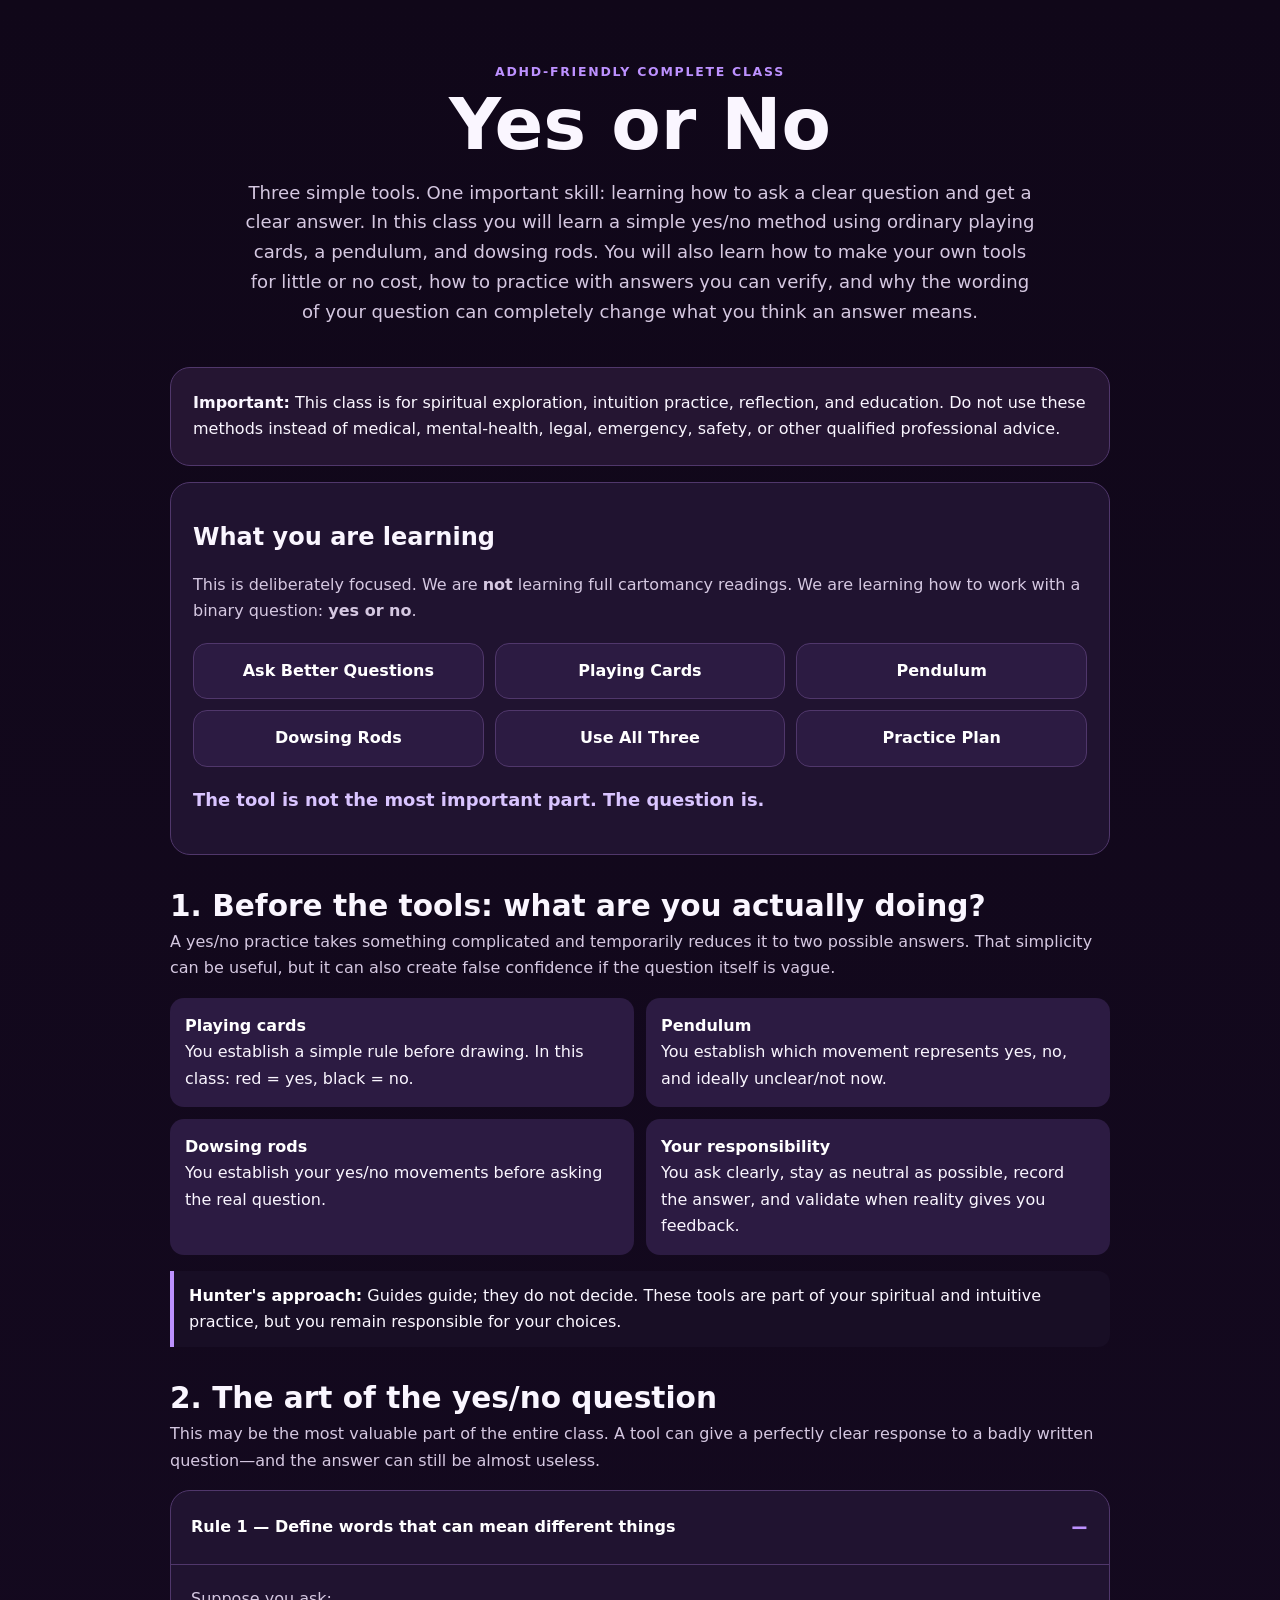
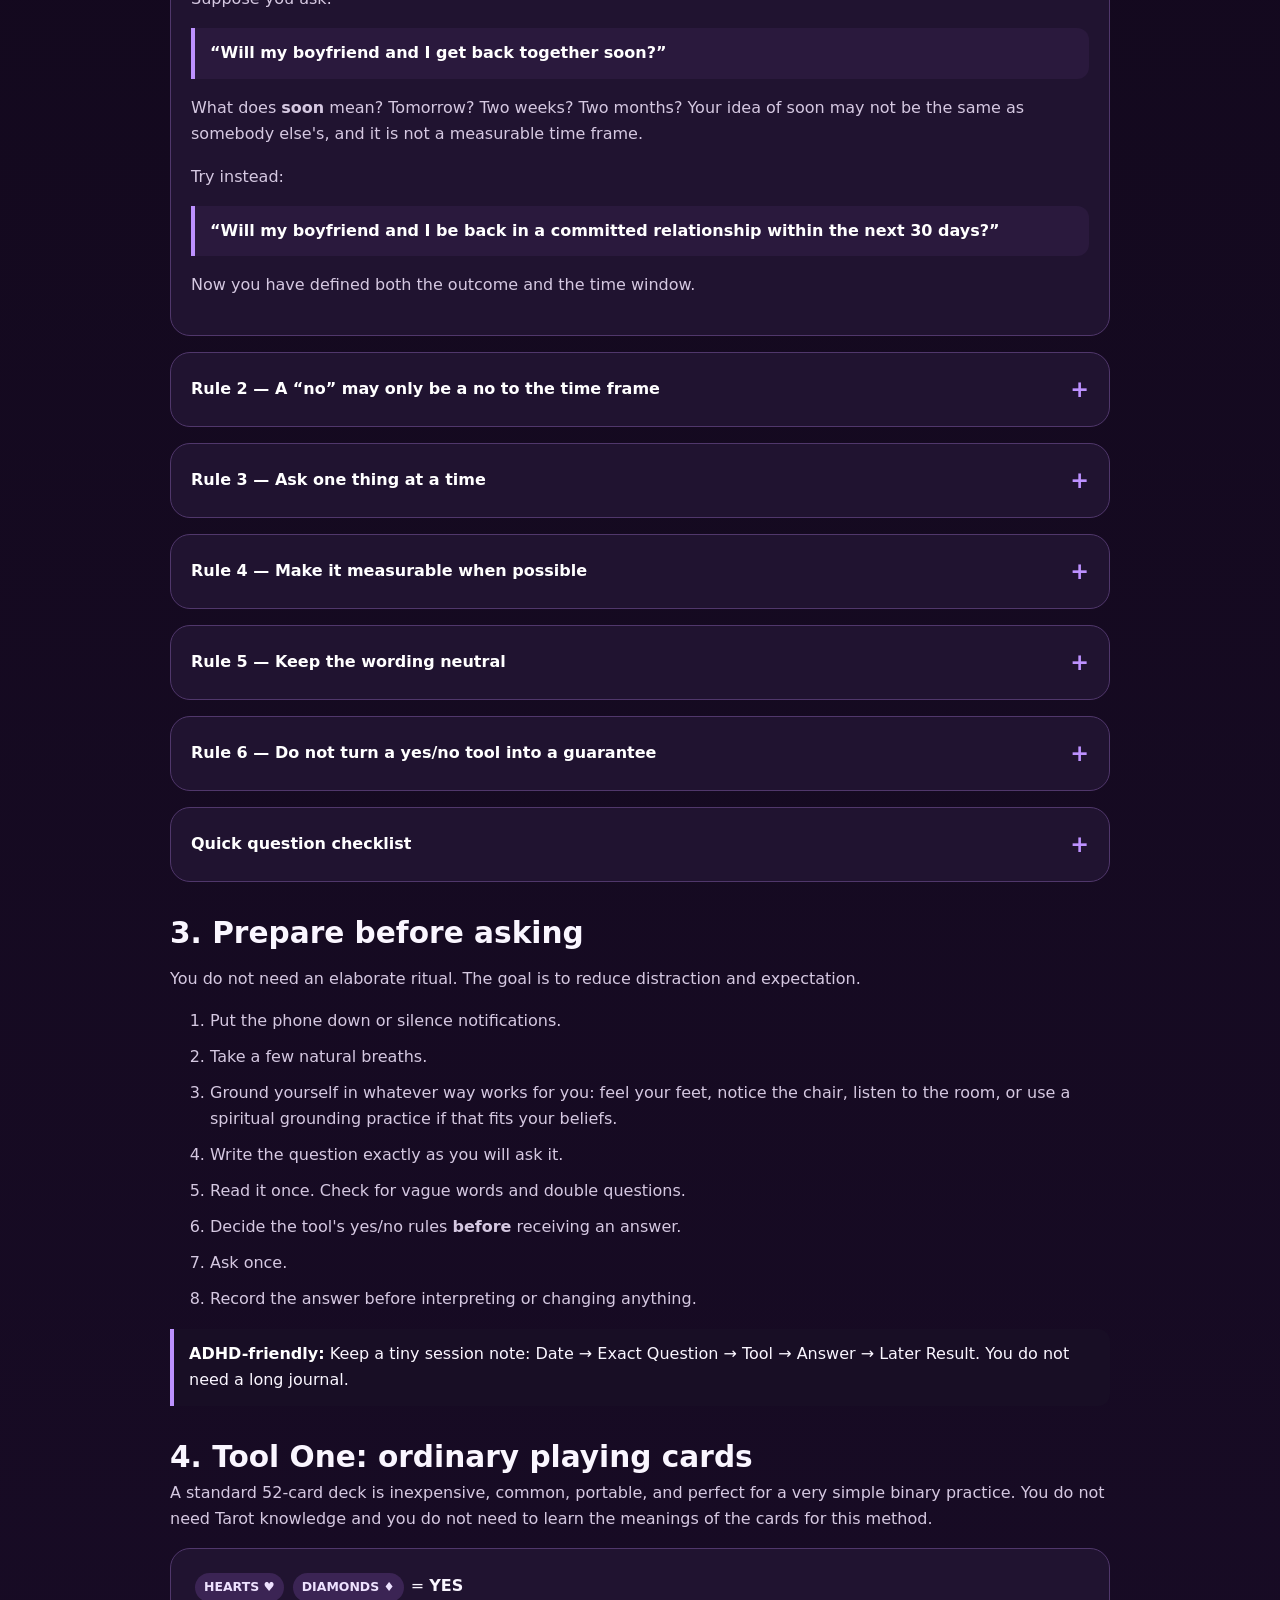
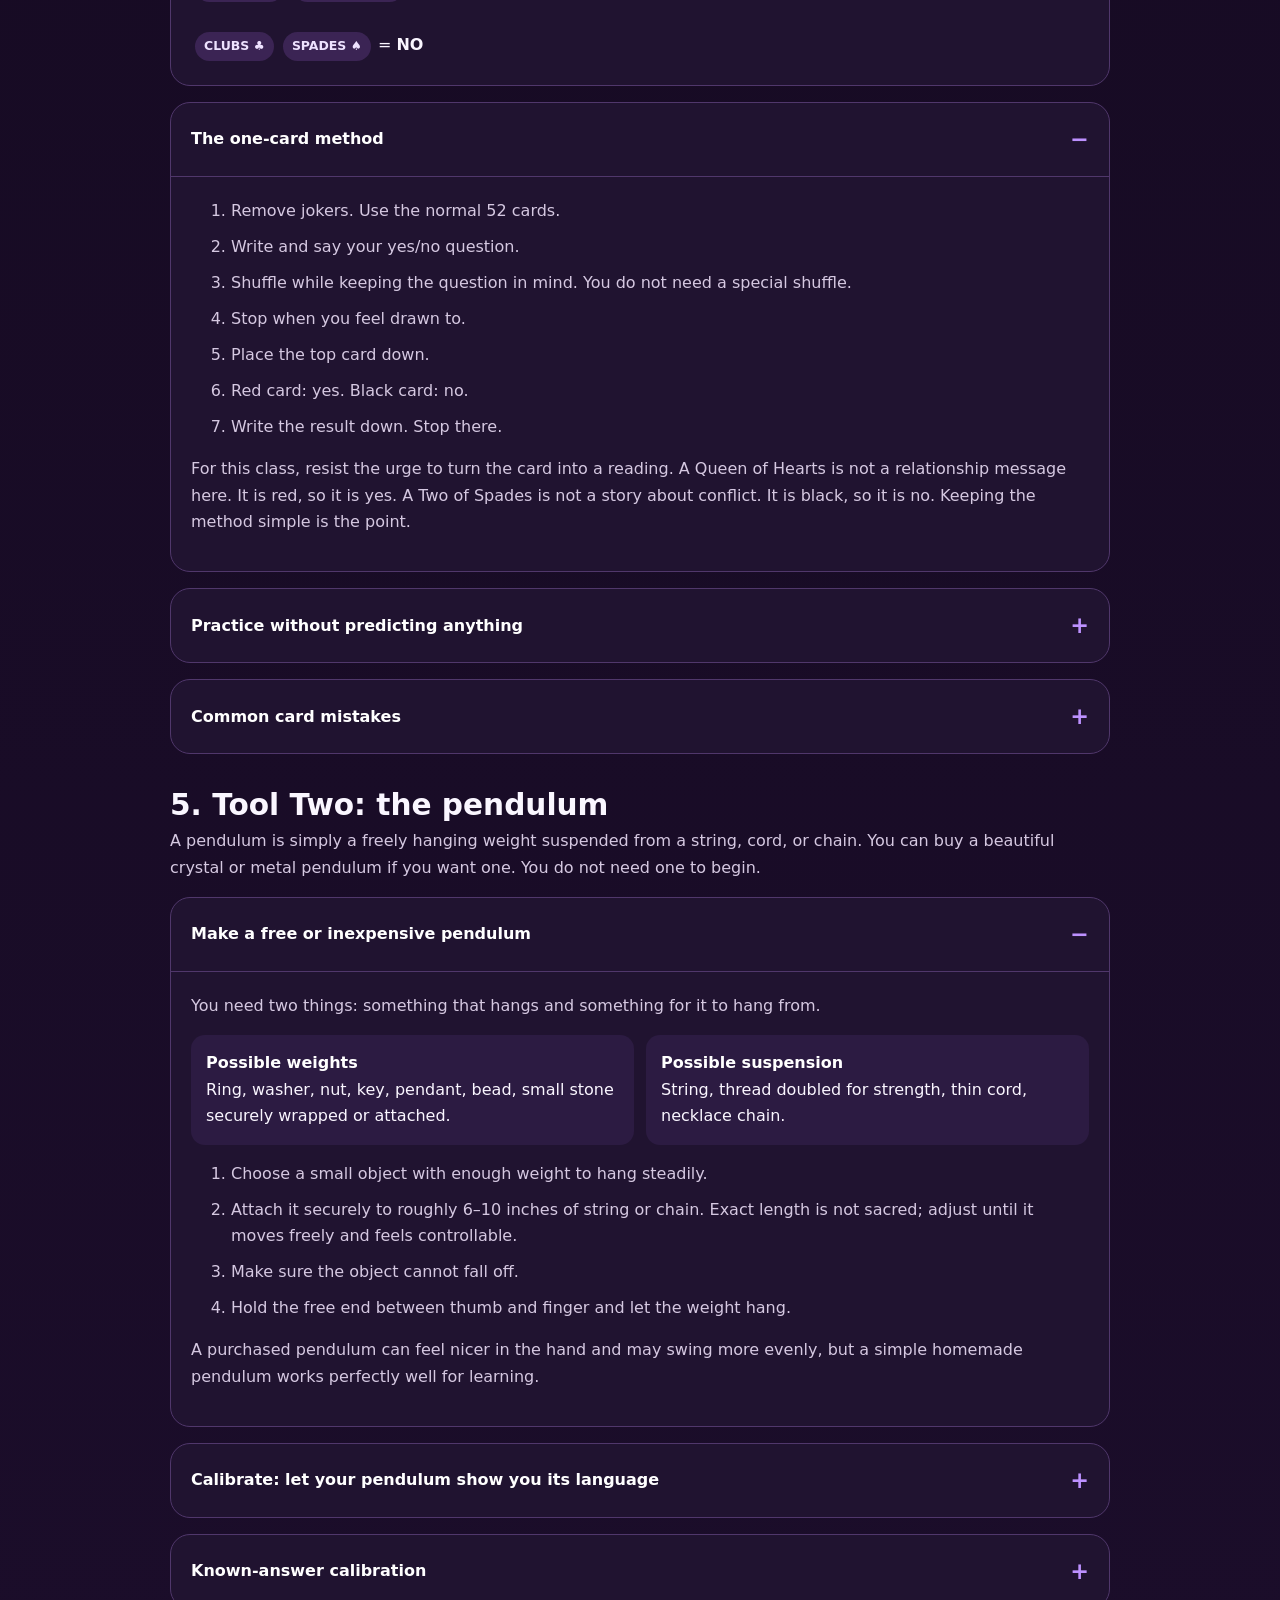
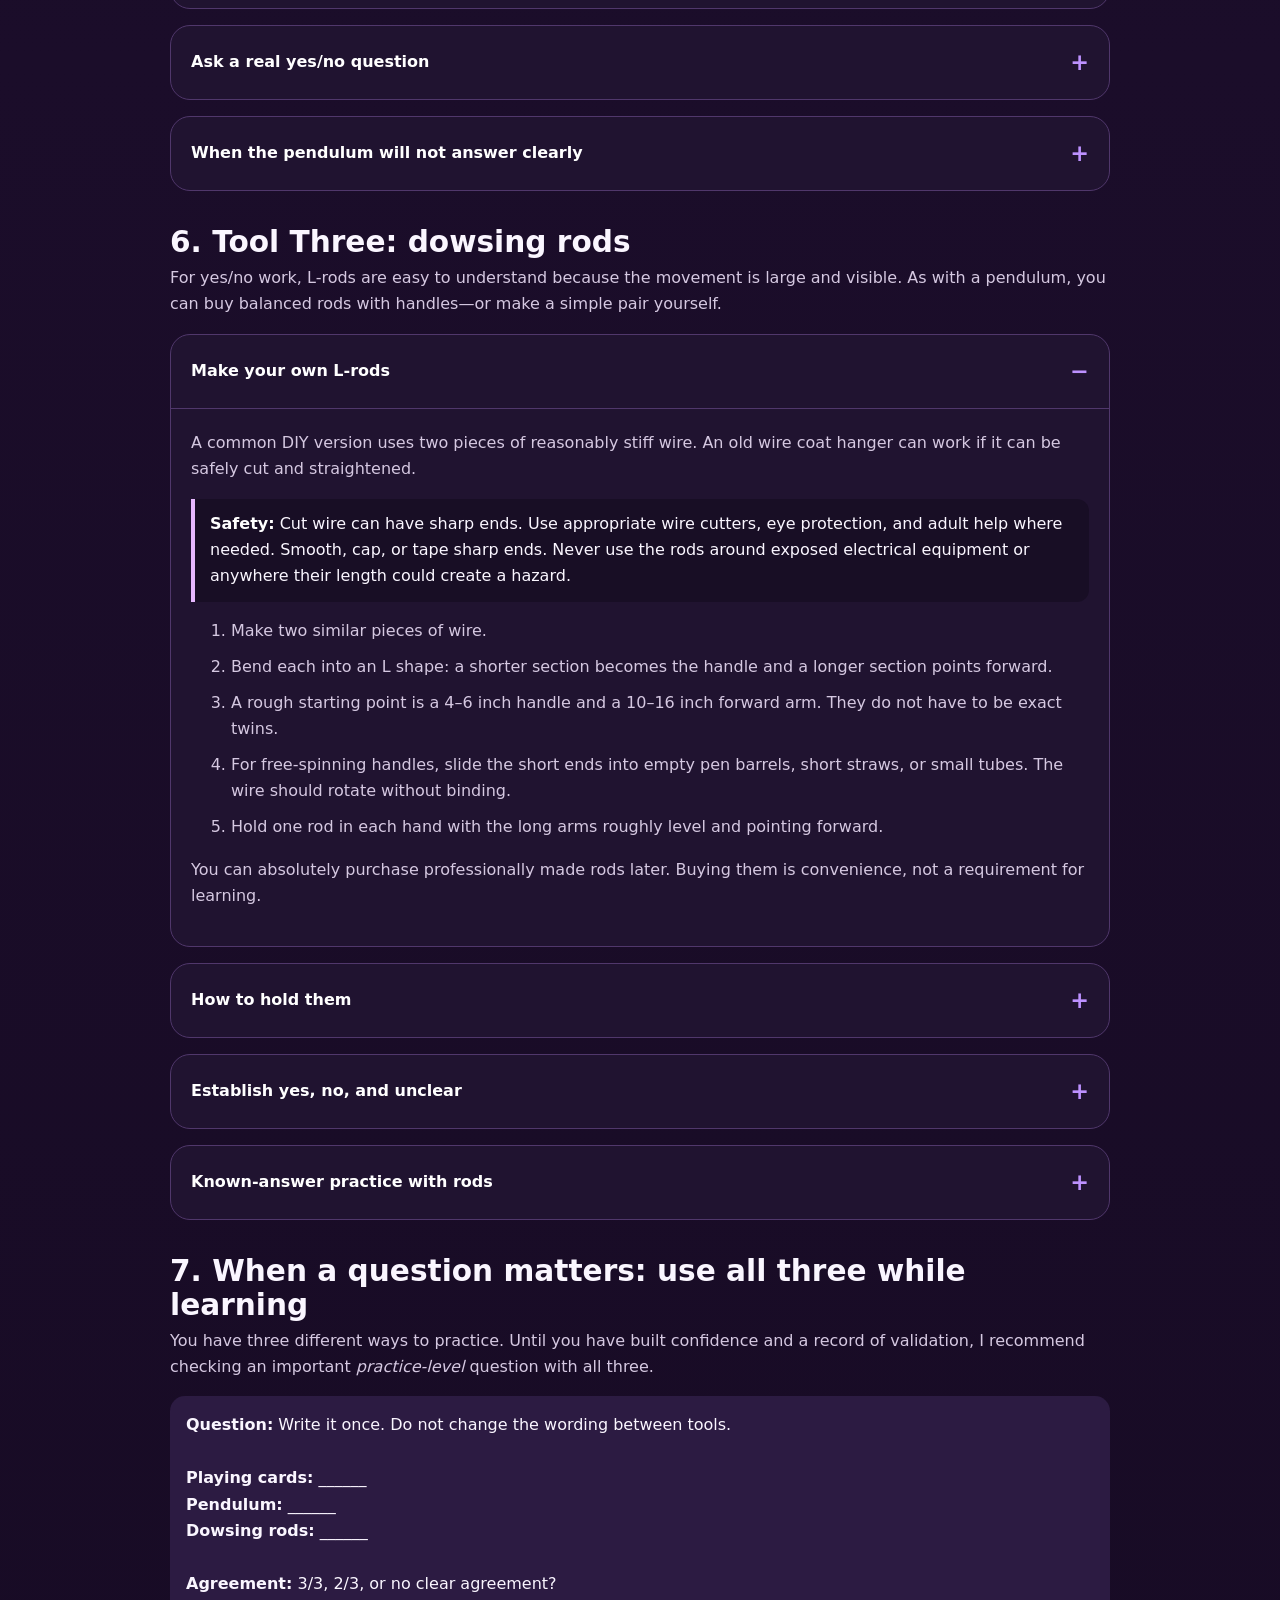
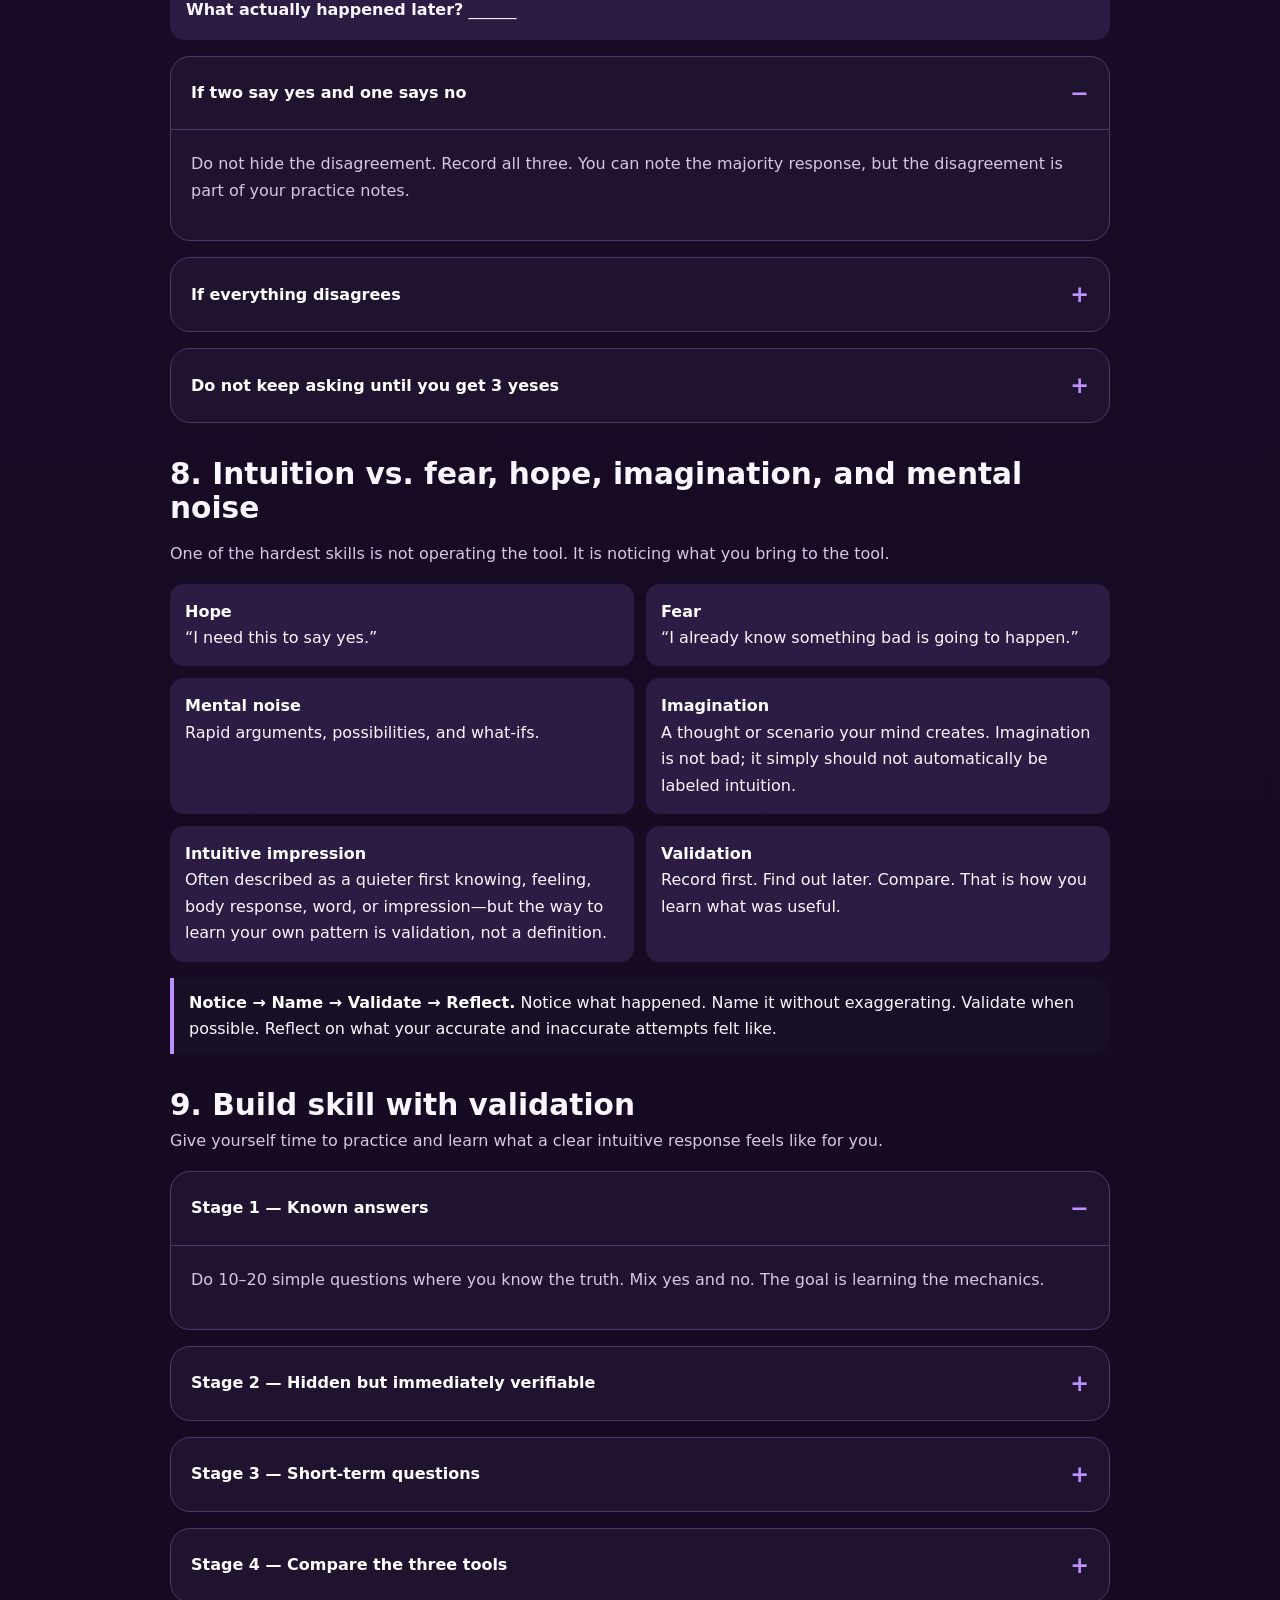
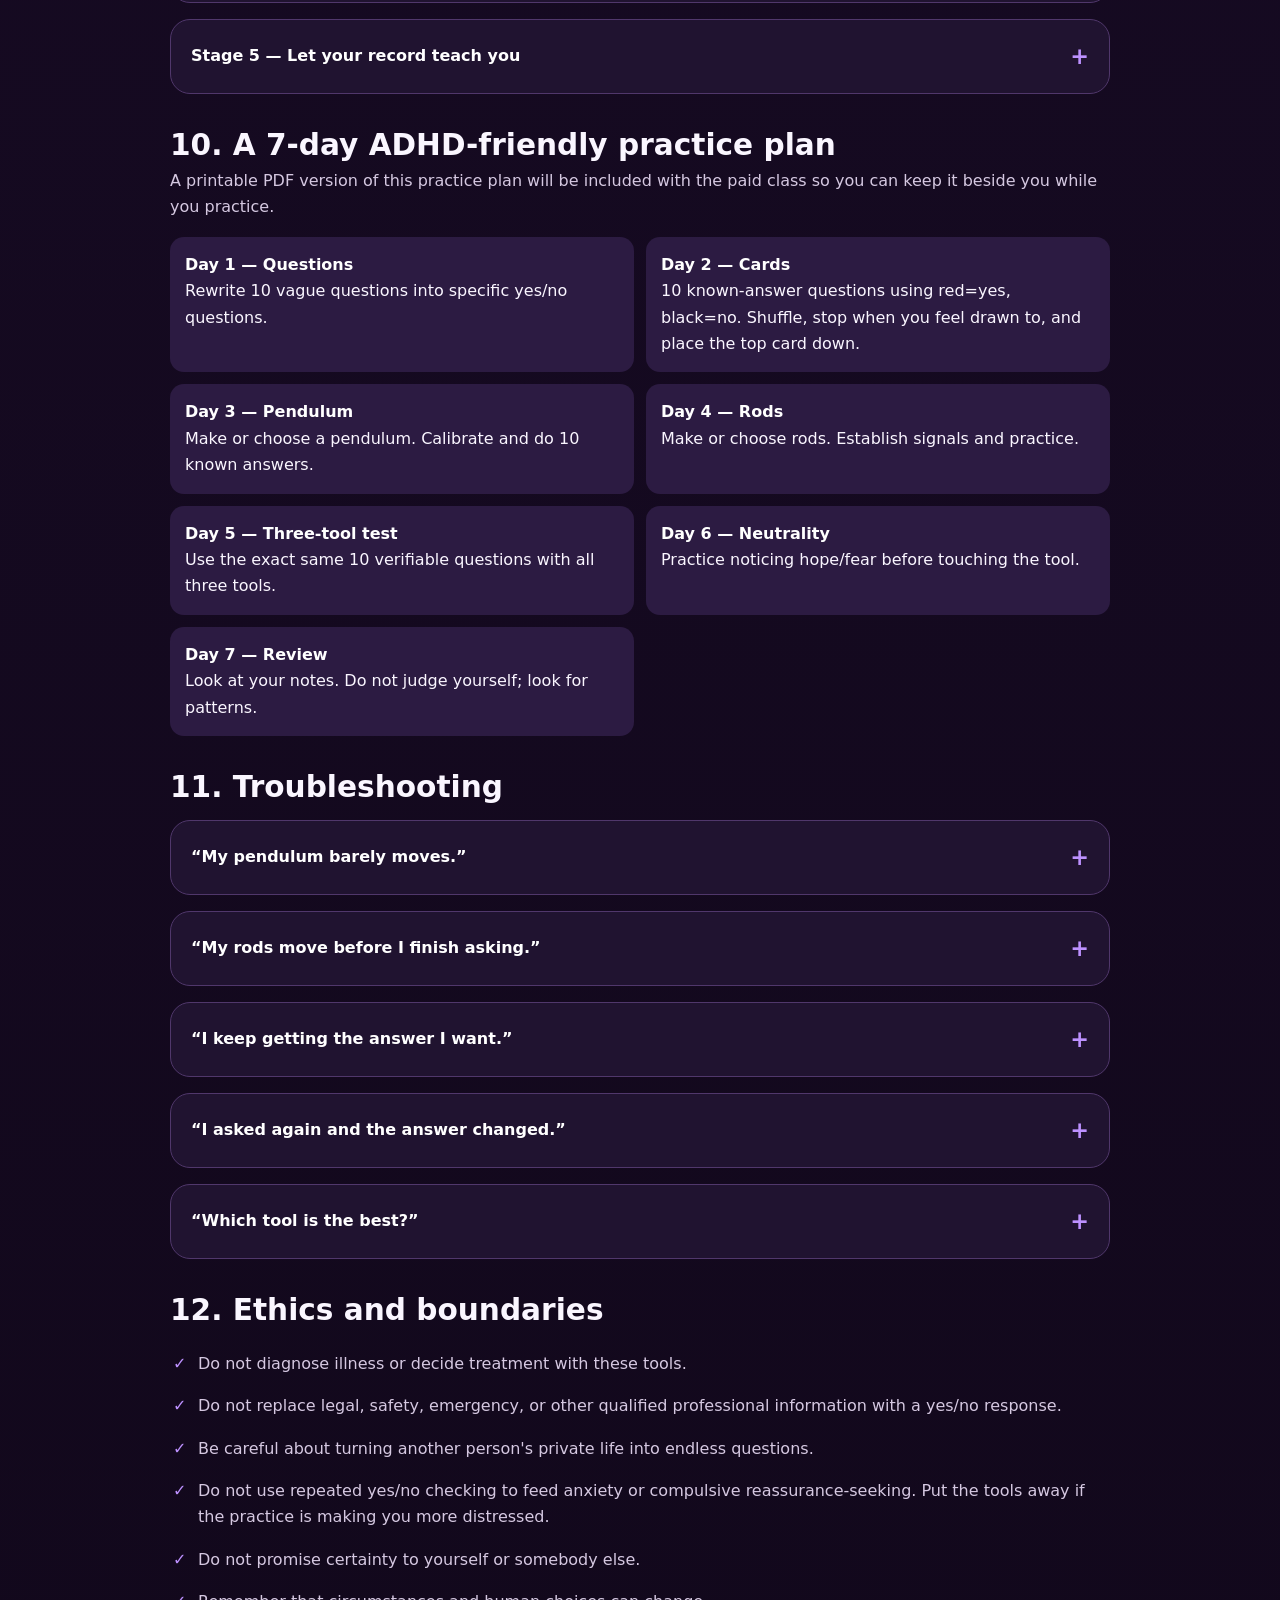
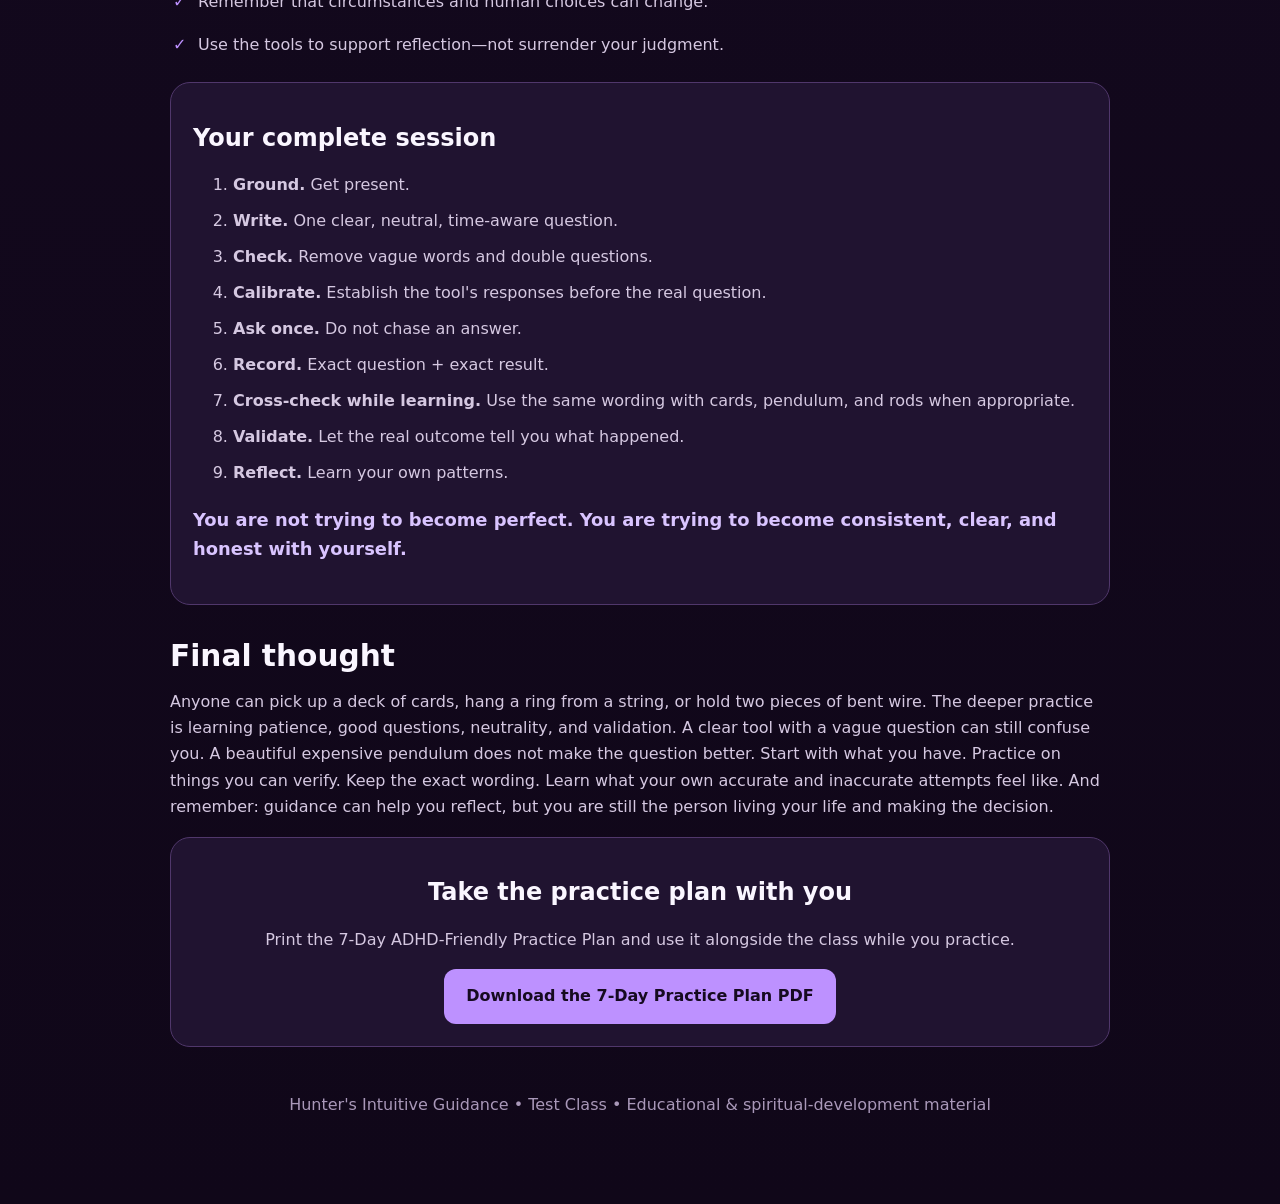
==== commit e91e9ed3: "Keep class notice in one paragraph" ====
--- a/index.html
+++ b/index.html
@@ -1 +1 @@
-<!doctype html><html lang="en"><head><meta charset="utf-8"><meta name="viewport" content="width=device-width,initial-scale=1"><meta name="robots" content="noindex,nofollow"><title>Yes or No: Three Practical Intuition Tools</title><style>:root{--bg:#100719;--card:#211431;--card2:#2c1b42;--text:#faf6ff;--muted:#d5c8e1;--accent:#bd91ff;--line:#50376b;--soft:#180e25;--good:#d9c4ff}*{box-sizing:border-box}html{scroll-behavior:smooth}body{margin:0;font-family:system-ui,-apple-system,Segoe UI,Roboto,sans-serif;background:linear-gradient(180deg,#100719,#1b0d2a 45%,#100719);color:var(--text);line-height:1.65}main{width:min(940px,94%);margin:auto;padding:24px 0 70px}header{text-align:center;padding:38px 10px 24px}.tag{font-size:.78rem;letter-spacing:.14em;font-weight:900;color:var(--accent)}h1{font-size:clamp(2.25rem,8vw,4.5rem);line-height:1.02;margin:.35rem 0 1rem}h2{line-height:1.15}.lead{font-size:1.13rem;max-width:790px;margin:auto;color:var(--muted)}p,li{color:var(--muted)}.card,.notice,details{background:rgba(33,20,49,.97);border:1px solid var(--line);border-radius:20px;margin:16px 0;padding:22px}.notice{background:#251532}.quick{display:grid;grid-template-columns:repeat(3,1fr);gap:11px;margin:18px 0}.quick a{padding:14px;border:1px solid var(--line);border-radius:14px;background:var(--card2);color:#fff;text-decoration:none;text-align:center;font-weight:850}.lesson{margin-top:34px}.lesson>h2{font-size:1.85rem;margin-bottom:6px}.lesson-intro{margin-top:0}.tip,.warning,.example{border-left:4px solid var(--accent);padding:12px 15px;background:var(--soft);border-radius:0 12px 12px 0;margin:16px 0}.warning{border-left-color:#e7b8ff}.example{background:#2a193d}.tip strong,.warning strong,.example strong{color:#fff}details{padding:0;overflow:hidden}summary{cursor:pointer;padding:18px 20px;font-weight:850;color:#fff;list-style:none;display:flex;justify-content:space-between;gap:14px;align-items:center}summary::-webkit-details-marker{display:none}summary:after{content:'+';font-size:1.4rem;color:var(--accent)}details[open] summary:after{content:'−'}details[open] summary{border-bottom:1px solid var(--line)}.inside{padding:5px 20px 20px}.steps li{margin:.6rem 0}.grid{display:grid;grid-template-columns:1fr 1fr;gap:12px}.box{background:var(--card2);padding:15px;border-radius:14px}.box strong{display:block;color:#fff}.pill{display:inline-block;background:#3b2454;color:#eee2ff;border-radius:999px;padding:4px 9px;font-size:.78rem;font-weight:850;margin:2px}.check{list-style:none;padding:0}.check li{padding:8px 0 8px 28px;position:relative}.check li:before{content:'✓';position:absolute;left:3px;color:var(--accent);font-weight:900}.practice{background:var(--card2);padding:16px;border-radius:15px;margin:15px 0}.rule{font-size:1.12rem;color:var(--good);font-weight:850}.download-card{text-align:center}.download-btn{display:inline-block;padding:14px 22px;border-radius:12px;background:var(--accent);color:#160a20;text-decoration:none;font-weight:900}.footer{text-align:center;margin-top:45px;color:#a998b9}@media(max-width:650px){main{width:100%;padding:8px 10px 35px}header{padding-top:25px}.card,.notice{padding:17px;border-radius:16px}.quick,.grid{grid-template-columns:1fr}summary{padding:16px}.inside{padding:3px 16px 17px}.lesson{margin-top:28px}h1{font-size:2.35rem}.lead{font-size:1.02rem}}</style></head><body><main><header><div class="tag">ADHD-FRIENDLY COMPLETE CLASS</div><h1>Yes or No</h1><p class="lead">Three simple tools. One important skill: learning how to ask a clear question and get a clear answer. In this class you will learn a simple yes/no method using ordinary playing cards, a pendulum, and dowsing rods. You will also learn how to make your own tools for little or no cost, how to practice with answers you can verify, and why the wording of your question can completely change what you think an answer means.</p></header><div class="notice"><strong>Important:</strong> This class is for spiritual exploration, intuition practice, reflection, and education.<br><br>Do not use these methods instead of medical, mental-health, legal, emergency, safety, or other qualified professional advice.</div><section class="card"><h2>What you are learning</h2><p>This is deliberately focused. We are <b>not</b> learning full cartomancy readings. We are learning how to work with a binary question: <b>yes or no</b>.</p><div class="quick"><a href="#questions">Ask Better Questions</a><a href="#cards">Playing Cards</a><a href="#pendulum">Pendulum</a><a href="#rods">Dowsing Rods</a><a href="#three">Use All Three</a><a href="#practice">Practice Plan</a></div><p class="rule">The tool is not the most important part. The question is.</p></section><section class="lesson"><h2>1. Before the tools: what are you actually doing?</h2><p class="lesson-intro">A yes/no practice takes something complicated and temporarily reduces it to two possible answers. That simplicity can be useful, but it can also create false confidence if the question itself is vague.</p><div class="grid"><div class="box"><strong>Playing cards</strong>You establish a simple rule before drawing. In this class: red = yes, black = no.</div><div class="box"><strong>Pendulum</strong>You establish which movement represents yes, no, and ideally unclear/not now.</div><div class="box"><strong>Dowsing rods</strong>You establish your yes/no movements before asking the real question.</div><div class="box"><strong>Your responsibility</strong>You ask clearly, stay as neutral as possible, record the answer, and validate when reality gives you feedback.</div></div><div class="tip"><strong>Hunter's approach:</strong> Guides guide; they do not decide. These tools are part of your spiritual and intuitive practice, but you remain responsible for your choices.</div></section><section class="lesson" id="questions"><h2>2. The art of the yes/no question</h2><p class="lesson-intro">This may be the most valuable part of the entire class. A tool can give a perfectly clear response to a badly written question—and the answer can still be almost useless.</p><details open><summary>Rule 1 — Define words that can mean different things</summary><div class="inside"><p>Suppose you ask:</p><div class="example"><strong>“Will my boyfriend and I get back together soon?”</strong></div><p>What does <b>soon</b> mean? Tomorrow? Two weeks? Two months? Your idea of soon may not be the same as somebody else's, and it is not a measurable time frame.</p><p>Try instead:</p><div class="example"><strong>“Will my boyfriend and I be back in a committed relationship within the next 30 days?”</strong></div><p>Now you have defined both the outcome and the time window.</p></div></details><details><summary>Rule 2 — A “no” may only be a no to the time frame</summary><div class="inside"><p>This is one of the easiest mistakes to make. Ask, “Will we get back together within one month?” and receive no. That does <b>not</b> automatically mean “we will never get back together.” It only means the answer to the question you actually asked was no.</p><div class="example"><strong>One month: No. Two months: possibly Yes.</strong><br>The first answer was not necessarily wrong. You changed the question.</div><p>This is why you should write down the exact wording instead of remembering a shortened version of it later.</p></div></details><details><summary>Rule 3 — Ask one thing at a time</summary><div class="inside"><p>Avoid compound questions.</p><div class="example"><strong>Too much:</strong> “Will I get the job and be happy there?”<br><br><strong>Better:</strong> “Will I be offered this specific job by October 1?” Then, separately, explore the second issue.</div><p>One part of a compound question could be yes while another is no. A binary tool has no clean way to explain that.</p></div></details><details><summary>Rule 4 — Make it measurable when possible</summary><div class="inside"><p>Words such as <i>soon, successful, better, rich, happy, good, enough</i> can be slippery. Define what you mean.</p><div class="example"><strong>Vague:</strong> “Will my business do better?”<br><strong>Clearer:</strong> “Will my business receive at least 10 paid orders during October?”</div></div></details><details><summary>Rule 5 — Keep the wording neutral</summary><div class="inside"><p>If you desperately want one answer, it becomes harder to separate intuition from hope, fear, and expectation.</p><p>Instead of repeatedly asking until you get the answer you want, ask once, record it, and let reality eventually validate it.</p></div></details><details><summary>Rule 6 — Do not turn a yes/no tool into a guarantee</summary><div class="inside"><p>A yes/no response is guidance or practice—not permission to ignore important real-world information. For medical, mental-health, legal, emergency, or safety matters, use the appropriate qualified professional or reliable source.</p></div></details><details><summary>Quick question checklist</summary><div class="inside"><ul class="check"><li>Can this genuinely be answered yes or no?</li><li>Am I asking only one thing?</li><li>Have I defined vague words?</li><li>Does a time frame matter?</li><li>Will I know what a yes means?</li><li>Will I know what a no means?</li><li>Am I calm enough to accept either answer?</li><li>Can the result eventually be verified?</li></ul></div></details></section><section class="lesson"><h2>3. Prepare before asking</h2><p>You do not need an elaborate ritual. The goal is to reduce distraction and expectation.</p><ol class="steps"><li>Put the phone down or silence notifications.</li><li>Take a few natural breaths.</li><li>Ground yourself in whatever way works for you: feel your feet, notice the chair, listen to the room, or use a spiritual grounding practice if that fits your beliefs.</li><li>Write the question exactly as you will ask it.</li><li>Read it once. Check for vague words and double questions.</li><li>Decide the tool's yes/no rules <b>before</b> receiving an answer.</li><li>Ask once.</li><li>Record the answer before interpreting or changing anything.</li></ol><div class="tip"><strong>ADHD-friendly:</strong> Keep a tiny session note: Date → Exact Question → Tool → Answer → Later Result. You do not need a long journal.</div></section><section class="lesson" id="cards"><h2>4. Tool One: ordinary playing cards</h2><p class="lesson-intro">A standard 52-card deck is inexpensive, common, portable, and perfect for a very simple binary practice. You do not need Tarot knowledge and you do not need to learn the meanings of the cards for this method.</p><div class="card"><span class="pill">HEARTS ♥</span> <span class="pill">DIAMONDS ♦</span> = <b>YES</b><br><br><span class="pill">CLUBS ♣</span> <span class="pill">SPADES ♠</span> = <b>NO</b></div><details open><summary>The one-card method</summary><div class="inside"><ol class="steps"><li>Remove jokers. Use the normal 52 cards.</li><li>Write and say your yes/no question.</li><li>Shuffle while keeping the question in mind. You do not need a special shuffle.</li><li>Stop when you feel drawn to.</li><li>Place the top card down.</li><li>Red card: yes. Black card: no.</li><li>Write the result down. Stop there.</li></ol><p>For this class, resist the urge to turn the card into a reading. A Queen of Hearts is not a relationship message here. It is red, so it is yes. A Two of Spades is not a story about conflict. It is black, so it is no. Keeping the method simple is the point.</p></div></details><details><summary>Practice without predicting anything</summary><div class="inside"><p>Use facts you already know, but make them genuinely binary.</p><div class="practice">“Is my first name Hunter?”<br>“Am I currently inside a building?”<br>“Is today [correct day]?”<br>Then deliberately ask a few questions whose answer is no.</div><p>Known-answer practice teaches the routine without the emotional pressure of a future question.</p></div></details><details><summary>Common card mistakes</summary><div class="inside"><ul><li>Changing red/black meanings after seeing the card.</li><li>Drawing again because you do not like the answer.</li><li>Adding card meanings when the exercise is only yes/no.</li><li>Asking the same question over and over.</li><li>Using a vague question and blaming the deck.</li></ul></div></details></section><section class="lesson" id="pendulum"><h2>5. Tool Two: the pendulum</h2><p class="lesson-intro">A pendulum is simply a freely hanging weight suspended from a string, cord, or chain. You can buy a beautiful crystal or metal pendulum if you want one. You do not need one to begin.</p><details open><summary>Make a free or inexpensive pendulum</summary><div class="inside"><p>You need two things: something that hangs and something for it to hang from.</p><div class="grid"><div class="box"><strong>Possible weights</strong>Ring, washer, nut, key, pendant, bead, small stone securely wrapped or attached.</div><div class="box"><strong>Possible suspension</strong>String, thread doubled for strength, thin cord, necklace chain.</div></div><ol class="steps"><li>Choose a small object with enough weight to hang steadily.</li><li>Attach it securely to roughly 6–10 inches of string or chain. Exact length is not sacred; adjust until it moves freely and feels controllable.</li><li>Make sure the object cannot fall off.</li><li>Hold the free end between thumb and finger and let the weight hang.</li></ol><p>A purchased pendulum can feel nicer in the hand and may swing more evenly, but a simple homemade pendulum works perfectly well for learning.</p></div></details><details><summary>Calibrate: let your pendulum show you its language</summary><div class="inside"><p>Do not assume clockwise always means yes or side-to-side always means no. Establish your own signals.</p><ol class="steps"><li>Rest your elbow or forearm comfortably if that helps reduce strain.</li><li>Let the pendulum become still.</li><li>Say, “Show me yes.” Observe the movement.</li><li>Still it again.</li><li>Say, “Show me no.” Observe the different movement.</li><li>Then ask, “Show me unclear / I don't know / not now.” A third response is useful because not every question deserves a forced yes or no.</li><li>Repeat the calibration and make sure the movements remain distinguishable.</li></ol><p>Your yes might be forward/back, side-to-side, clockwise, or something else. The consistency matters more than copying somebody else's directions.</p></div></details><details><summary>Known-answer calibration</summary><div class="inside"><p>After “show me yes/no,” test the signals with facts.</p><ol class="steps"><li>Ask your real name. It should produce your yes signal.</li><li>Ask a deliberately false name. It should produce no.</li><li>Ask several other easy, factual questions.</li><li>If responses are inconsistent, stop. Reset, ground, and practice later rather than forcing it.</li></ol></div></details><details><summary>Ask a real yes/no question</summary><div class="inside"><ol class="steps"><li>Write the exact question.</li><li>Calibrate yes/no/unclear.</li><li>Still the pendulum.</li><li>Ask once in a neutral voice.</li><li>Allow the pendulum to respond without trying to control the answer.</li><li>Observe which established signal develops.</li><li>Record it immediately.</li></ol></div></details><details><summary>When the pendulum will not answer clearly</summary><div class="inside"><p>Do not force a messy movement into yes or no. Check:</p><ul class="check"><li>Is the question actually binary?</li><li>Did you ask two things at once?</li><li>Did you use an undefined word such as “soon”?</li><li>Are you physically tired or shaky?</li><li>Are you highly emotional about the answer?</li><li>Did you establish an unclear/not-now signal?</li></ul><p>Sometimes the best answer for the session is simply: <b>I do not have a clear answer.</b></p></div></details></section><section class="lesson" id="rods"><h2>6. Tool Three: dowsing rods</h2><p class="lesson-intro">For yes/no work, L-rods are easy to understand because the movement is large and visible. As with a pendulum, you can buy balanced rods with handles—or make a simple pair yourself.</p><details open><summary>Make your own L-rods</summary><div class="inside"><p>A common DIY version uses two pieces of reasonably stiff wire. An old wire coat hanger can work if it can be safely cut and straightened.</p><div class="warning"><strong>Safety:</strong> Cut wire can have sharp ends. Use appropriate wire cutters, eye protection, and adult help where needed. Smooth, cap, or tape sharp ends. Never use the rods around exposed electrical equipment or anywhere their length could create a hazard.</div><ol class="steps"><li>Make two similar pieces of wire.</li><li>Bend each into an L shape: a shorter section becomes the handle and a longer section points forward.</li><li>A rough starting point is a 4–6 inch handle and a 10–16 inch forward arm. They do not have to be exact twins.</li><li>For free-spinning handles, slide the short ends into empty pen barrels, short straws, or small tubes. The wire should rotate without binding.</li><li>Hold one rod in each hand with the long arms roughly level and pointing forward.</li></ol><p>You can absolutely purchase professionally made rods later. Buying them is convenience, not a requirement for learning.</p></div></details><details><summary>How to hold them</summary><div class="inside"><ol class="steps"><li>Stand or sit comfortably.</li><li>Keep elbows near your sides without locking your arms.</li><li>Hold the handles gently so the rods can move freely.</li><li>Point the long arms forward and roughly parallel.</li><li>Give the rods room to swing without hitting your body or nearby objects.</li></ol></div></details><details><summary>Establish yes, no, and unclear</summary><div class="inside"><ol class="steps"><li>Start with rods forward.</li><li>Ask, “Show me yes.” Let the rods move and note the pattern.</li><li>Reset them to neutral.</li><li>Ask, “Show me no.” Note the different pattern.</li><li>Ask for “unclear / not now.”</li><li>Repeat until you can recognize your established responses.</li></ol><p>Some people's rods cross for yes and open for no. Others establish something different. Do not borrow somebody else's answer system after the fact. Calibrate first.</p></div></details><details><summary>Known-answer practice with rods</summary><div class="inside"><p>Use the same type of questions you used with the pendulum. Start with several obvious yes answers and several obvious no answers. Reset the rods between questions.</p><p>If the rods repeatedly fail known-answer tests, that is useful feedback. Work on your grip, neutrality, question wording, and practice rather than declaring every movement meaningful.</p></div></details></section><section class="lesson" id="three"><h2>7. When a question matters: use all three while learning</h2><p class="lesson-intro">You have three different ways to practice. Until you have built confidence and a record of validation, I recommend checking an important <i>practice-level</i> question with all three.</p><div class="practice"><b>Question:</b> Write it once. Do not change the wording between tools.<br><br><b>Playing cards:</b> ______<br><b>Pendulum:</b> ______<br><b>Dowsing rods:</b> ______<br><br><b>Agreement:</b> 3/3, 2/3, or no clear agreement?<br><b>What actually happened later?</b> ______</div><details open><summary>If two say yes and one says no</summary><div class="inside"><p>Do not hide the disagreement. Record all three. You can note the majority response, but the disagreement is part of your practice notes.</p></div></details><details><summary>If everything disagrees</summary><div class="inside"><p>That is not failure. Check the question, your emotional state, and your calibration. Put it down and return later if appropriate. “Unclear” is more honest than forcing a conclusion.</p></div></details><details><summary>Do not keep asking until you get 3 yeses</summary><div class="inside"><p>If you repeat the same question again and again, eventually you may get the combination you want. That teaches you nothing. One clean attempt per tool is much more useful for validation.</p></div></details></section><section class="lesson"><h2>8. Intuition vs. fear, hope, imagination, and mental noise</h2><p>One of the hardest skills is not operating the tool. It is noticing what you bring to the tool.</p><div class="grid"><div class="box"><strong>Hope</strong>“I need this to say yes.”</div><div class="box"><strong>Fear</strong>“I already know something bad is going to happen.”</div><div class="box"><strong>Mental noise</strong>Rapid arguments, possibilities, and what-ifs.</div><div class="box"><strong>Imagination</strong>A thought or scenario your mind creates. Imagination is not bad; it simply should not automatically be labeled intuition.</div><div class="box"><strong>Intuitive impression</strong>Often described as a quieter first knowing, feeling, body response, word, or impression—but the way to learn your own pattern is validation, not a definition.</div><div class="box"><strong>Validation</strong>Record first. Find out later. Compare. That is how you learn what was useful.</div></div><div class="tip"><strong>Notice → Name → Validate → Reflect.</strong> Notice what happened. Name it without exaggerating. Validate when possible. Reflect on what your accurate and inaccurate attempts felt like.</div></section><section class="lesson" id="practice"><h2>9. Build skill with validation</h2><p class="lesson-intro">Give yourself time to practice and learn what a clear intuitive response feels like for you.</p><details open><summary>Stage 1 — Known answers</summary><div class="inside"><p>Do 10–20 simple questions where you know the truth. Mix yes and no. The goal is learning the mechanics.</p></div></details><details><summary>Stage 2 — Hidden but immediately verifiable</summary><div class="inside"><p>Have somebody prepare simple targets you do not know, or use randomized factual practice where the answer can be revealed immediately.</p></div></details><details><summary>Stage 3 — Short-term questions</summary><div class="inside"><p>Use low-stakes questions with a clear outcome and short time window. Record them before the outcome occurs.</p></div></details><details><summary>Stage 4 — Compare the three tools</summary><div class="inside"><p>Track each tool separately. You may discover that one feels easier or produces more consistent validation for you. You do not need to be equally comfortable with all three.</p></div></details><details><summary>Stage 5 — Let your record teach you</summary><div class="inside"><p>After enough practice, review:</p><ul class="check"><li>Which tool feels most natural?</li><li>Which tool validates most often?</li><li>Do emotional questions lower your consistency?</li><li>Do vague questions cause more confusion?</li><li>What does a genuinely clear response feel like for you?</li></ul></div></details></section><section class="lesson"><h2>10. A 7-day ADHD-friendly practice plan</h2><p class="lesson-intro">A printable PDF version of this practice plan is included with the class so you can keep it beside you while you practice.</p><div class="grid"><div class="box"><strong>Day 1 — Questions</strong>Rewrite 10 vague questions into specific yes/no questions.</div><div class="box"><strong>Day 2 — Cards</strong>10 known-answer questions using red=yes, black=no. Shuffle, stop when you feel drawn to, and place the top card down.</div><div class="box"><strong>Day 3 — Pendulum</strong>Make or choose a pendulum. Calibrate and do 10 known answers.</div><div class="box"><strong>Day 4 — Rods</strong>Make or choose rods. Establish signals and practice.</div><div class="box"><strong>Day 5 — Three-tool test</strong>Use the exact same 10 verifiable questions with all three tools.</div><div class="box"><strong>Day 6 — Neutrality</strong>Practice noticing hope/fear before touching the tool.</div><div class="box"><strong>Day 7 — Review</strong>Look at your notes. Do not judge yourself; look for patterns.</div></div></section><section class="lesson"><h2>11. Troubleshooting</h2><details><summary>“My pendulum barely moves.”</summary><div class="inside"><p>Check that the weight hangs freely, shorten or lengthen the cord, support your arm comfortably, and practice with known answers. A huge swing is not required.</p></div></details><details><summary>“My rods move before I finish asking.”</summary><div class="inside"><p>Reset, relax your grip, and write the question first. Give yourself a moment to settle before asking.</p></div></details><details><summary>“I keep getting the answer I want.”</summary><div class="inside"><p>Switch to verifiable neutral practice for a while. If you cannot accept no, it may not be a good time to ask that question.</p></div></details><details><summary>“I asked again and the answer changed.”</summary><div class="inside"><p>First ask whether anything in the question actually changed: wording, time frame, facts, or your method. If nothing changed, repeated questioning may simply be adding noise. Use the first properly calibrated attempt in your practice record.</p></div></details><details><summary>“Which tool is the best?”</summary><div class="inside"><p>The best practice tool is the one you can use consistently and validate. Cards are extremely accessible. Pendulums are compact. Rods provide large visible movement. Try all three before deciding.</p></div></details></section><section class="lesson"><h2>12. Ethics and boundaries</h2><ul class="check"><li>Do not diagnose illness or decide treatment with these tools.</li><li>Do not replace legal, safety, emergency, or other qualified professional information with a yes/no response.</li><li>Be careful about turning another person's private life into endless questions.</li><li>Do not use repeated yes/no checking to feed anxiety or compulsive reassurance-seeking. Put the tools away if the practice is making you more distressed.</li><li>Do not promise certainty to yourself or somebody else.</li><li>Remember that circumstances and human choices can change.</li><li>Use the tools to support reflection—not surrender your judgment.</li></ul></section><section class="card"><h2>Your complete session</h2><ol class="steps"><li><b>Ground.</b> Get present.</li><li><b>Write.</b> One clear, neutral, time-aware question.</li><li><b>Check.</b> Remove vague words and double questions.</li><li><b>Calibrate.</b> Establish the tool's responses before the real question.</li><li><b>Ask once.</b> Do not chase an answer.</li><li><b>Record.</b> Exact question + exact result.</li><li><b>Cross-check while learning.</b> Use the same wording with cards, pendulum, and rods when appropriate.</li><li><b>Validate.</b> Let the real outcome tell you what happened.</li><li><b>Reflect.</b> Learn your own patterns.</li></ol><p class="rule">You are not trying to become perfect. You are trying to become consistent, clear, and honest with yourself.</p></section><section class="lesson"><h2>Final thought</h2><p>Anyone can pick up a deck of cards, hang a ring from a string, or hold two pieces of bent wire. The deeper practice is learning patience, good questions, neutrality, and validation. A clear tool with a vague question can still confuse you. A beautiful expensive pendulum does not make the question better. Start with what you have. Practice on things you can verify. Keep the exact wording. Learn what your own accurate and inaccurate attempts feel like. And remember: guidance can help you reflect, but you are still the person living your life and making the decision.</p></section><section class="card download-card"><h2>Take the practice plan with you</h2><p>Download and print the 7-Day ADHD-Friendly Practice Plan to use after the class.</p><a class="download-btn" href="yes-no-7-day-practice-plan.html">Download the 7-Day Practice Plan PDF</a></section><p class="footer">Hunter's Intuitive Guidance • Test Class • Educational & spiritual-development material</p></main></body></html>+<!doctype html><html lang="en"><head><meta charset="utf-8"><meta name="viewport" content="width=device-width,initial-scale=1"><meta name="robots" content="noindex,nofollow"><title>Yes or No: Three Practical Intuition Tools</title><style>:root{--bg:#100719;--card:#211431;--card2:#2c1b42;--text:#faf6ff;--muted:#d5c8e1;--accent:#bd91ff;--line:#50376b;--soft:#180e25;--good:#d9c4ff}*{box-sizing:border-box}html{scroll-behavior:smooth}body{margin:0;font-family:system-ui,-apple-system,Segoe UI,Roboto,sans-serif;background:linear-gradient(180deg,#100719,#1b0d2a 45%,#100719);color:var(--text);line-height:1.65}main{width:min(940px,94%);margin:auto;padding:24px 0 70px}header{text-align:center;padding:38px 10px 24px}.tag{font-size:.78rem;letter-spacing:.14em;font-weight:900;color:var(--accent)}h1{font-size:clamp(2.25rem,8vw,4.5rem);line-height:1.02;margin:.35rem 0 1rem}h2{line-height:1.15}.lead{font-size:1.13rem;max-width:790px;margin:auto;color:var(--muted)}p,li{color:var(--muted)}.card,.notice,details{background:rgba(33,20,49,.97);border:1px solid var(--line);border-radius:20px;margin:16px 0;padding:22px}.notice{background:#251532}.quick{display:grid;grid-template-columns:repeat(3,1fr);gap:11px;margin:18px 0}.quick a{padding:14px;border:1px solid var(--line);border-radius:14px;background:var(--card2);color:#fff;text-decoration:none;text-align:center;font-weight:850}.lesson{margin-top:34px}.lesson>h2{font-size:1.85rem;margin-bottom:6px}.lesson-intro{margin-top:0}.tip,.warning,.example{border-left:4px solid var(--accent);padding:12px 15px;background:var(--soft);border-radius:0 12px 12px 0;margin:16px 0}.warning{border-left-color:#e7b8ff}.example{background:#2a193d}.tip strong,.warning strong,.example strong{color:#fff}details{padding:0;overflow:hidden}summary{cursor:pointer;padding:18px 20px;font-weight:850;color:#fff;list-style:none;display:flex;justify-content:space-between;gap:14px;align-items:center}summary::-webkit-details-marker{display:none}summary:after{content:'+';font-size:1.4rem;color:var(--accent)}details[open] summary:after{content:'−'}details[open] summary{border-bottom:1px solid var(--line)}.inside{padding:5px 20px 20px}.steps li{margin:.6rem 0}.grid{display:grid;grid-template-columns:1fr 1fr;gap:12px}.box{background:var(--card2);padding:15px;border-radius:14px}.box strong{display:block;color:#fff}.pill{display:inline-block;background:#3b2454;color:#eee2ff;border-radius:999px;padding:4px 9px;font-size:.78rem;font-weight:850;margin:2px}.check{list-style:none;padding:0}.check li{padding:8px 0 8px 28px;position:relative}.check li:before{content:'✓';position:absolute;left:3px;color:var(--accent);font-weight:900}.practice{background:var(--card2);padding:16px;border-radius:15px;margin:15px 0}.rule{font-size:1.12rem;color:var(--good);font-weight:850}.download-card{text-align:center}.download-btn{display:inline-block;padding:14px 22px;border-radius:12px;background:var(--accent);color:#160a20;text-decoration:none;font-weight:900}.footer{text-align:center;margin-top:45px;color:#a998b9}@media(max-width:650px){main{width:100%;padding:8px 10px 35px}header{padding-top:25px}.card,.notice{padding:17px;border-radius:16px}.quick,.grid{grid-template-columns:1fr}summary{padding:16px}.inside{padding:3px 16px 17px}.lesson{margin-top:28px}h1{font-size:2.35rem}.lead{font-size:1.02rem}}</style></head><body><main><header><div class="tag">ADHD-FRIENDLY COMPLETE CLASS</div><h1>Yes or No</h1><p class="lead">Three simple tools. One important skill: learning how to ask a clear question and get a clear answer. In this class you will learn a simple yes/no method using ordinary playing cards, a pendulum, and dowsing rods. You will also learn how to make your own tools for little or no cost, how to practice with answers you can verify, and why the wording of your question can completely change what you think an answer means.</p></header><div class="notice"><strong>Important:</strong> This class is for spiritual exploration, intuition practice, reflection, and education. Do not use these methods instead of medical, mental-health, legal, emergency, safety, or other qualified professional advice.</div><section class="card"><h2>What you are learning</h2><p>This is deliberately focused. We are <b>not</b> learning full cartomancy readings. We are learning how to work with a binary question: <b>yes or no</b>.</p><div class="quick"><a href="#questions">Ask Better Questions</a><a href="#cards">Playing Cards</a><a href="#pendulum">Pendulum</a><a href="#rods">Dowsing Rods</a><a href="#three">Use All Three</a><a href="#practice">Practice Plan</a></div><p class="rule">The tool is not the most important part. The question is.</p></section><section class="lesson"><h2>1. Before the tools: what are you actually doing?</h2><p class="lesson-intro">A yes/no practice takes something complicated and temporarily reduces it to two possible answers. That simplicity can be useful, but it can also create false confidence if the question itself is vague.</p><div class="grid"><div class="box"><strong>Playing cards</strong>You establish a simple rule before drawing. In this class: red = yes, black = no.</div><div class="box"><strong>Pendulum</strong>You establish which movement represents yes, no, and ideally unclear/not now.</div><div class="box"><strong>Dowsing rods</strong>You establish your yes/no movements before asking the real question.</div><div class="box"><strong>Your responsibility</strong>You ask clearly, stay as neutral as possible, record the answer, and validate when reality gives you feedback.</div></div><div class="tip"><strong>Hunter's approach:</strong> Guides guide; they do not decide. These tools are part of your spiritual and intuitive practice, but you remain responsible for your choices.</div></section><section class="lesson" id="questions"><h2>2. The art of the yes/no question</h2><p class="lesson-intro">This may be the most valuable part of the entire class. A tool can give a perfectly clear response to a badly written question—and the answer can still be almost useless.</p><details open><summary>Rule 1 — Define words that can mean different things</summary><div class="inside"><p>Suppose you ask:</p><div class="example"><strong>“Will my boyfriend and I get back together soon?”</strong></div><p>What does <b>soon</b> mean? Tomorrow? Two weeks? Two months? Your idea of soon may not be the same as somebody else's, and it is not a measurable time frame.</p><p>Try instead:</p><div class="example"><strong>“Will my boyfriend and I be back in a committed relationship within the next 30 days?”</strong></div><p>Now you have defined both the outcome and the time window.</p></div></details><details><summary>Rule 2 — A “no” may only be a no to the time frame</summary><div class="inside"><p>This is one of the easiest mistakes to make. Ask, “Will we get back together within one month?” and receive no. That does <b>not</b> automatically mean “we will never get back together.” It only means the answer to the question you actually asked was no.</p><div class="example"><strong>One month: No. Two months: possibly Yes.</strong><br>The first answer was not necessarily wrong. You changed the question.</div><p>This is why you should write down the exact wording instead of remembering a shortened version of it later.</p></div></details><details><summary>Rule 3 — Ask one thing at a time</summary><div class="inside"><p>Avoid compound questions.</p><div class="example"><strong>Too much:</strong> “Will I get the job and be happy there?”<br><br><strong>Better:</strong> “Will I be offered this specific job by October 1?” Then, separately, explore the second issue.</div><p>One part of a compound question could be yes while another is no. A binary tool has no clean way to explain that.</p></div></details><details><summary>Rule 4 — Make it measurable when possible</summary><div class="inside"><p>Words such as <i>soon, successful, better, rich, happy, good, enough</i> can be slippery. Define what you mean.</p><div class="example"><strong>Vague:</strong> “Will my business do better?”<br><strong>Clearer:</strong> “Will my business receive at least 10 paid orders during October?”</div></div></details><details><summary>Rule 5 — Keep the wording neutral</summary><div class="inside"><p>If you desperately want one answer, it becomes harder to separate intuition from hope, fear, and expectation.</p><p>Instead of repeatedly asking until you get the answer you want, ask once, record it, and let reality eventually validate it.</p></div></details><details><summary>Rule 6 — Do not turn a yes/no tool into a guarantee</summary><div class="inside"><p>A yes/no response is guidance or practice—not permission to ignore important real-world information. For medical, mental-health, legal, emergency, or safety matters, use the appropriate qualified professional or reliable source.</p></div></details><details><summary>Quick question checklist</summary><div class="inside"><ul class="check"><li>Can this genuinely be answered yes or no?</li><li>Am I asking only one thing?</li><li>Have I defined vague words?</li><li>Does a time frame matter?</li><li>Will I know what a yes means?</li><li>Will I know what a no means?</li><li>Am I calm enough to accept either answer?</li><li>Can the result eventually be verified?</li></ul></div></details></section><section class="lesson"><h2>3. Prepare before asking</h2><p>You do not need an elaborate ritual. The goal is to reduce distraction and expectation.</p><ol class="steps"><li>Put the phone down or silence notifications.</li><li>Take a few natural breaths.</li><li>Ground yourself in whatever way works for you: feel your feet, notice the chair, listen to the room, or use a spiritual grounding practice if that fits your beliefs.</li><li>Write the question exactly as you will ask it.</li><li>Read it once. Check for vague words and double questions.</li><li>Decide the tool's yes/no rules <b>before</b> receiving an answer.</li><li>Ask once.</li><li>Record the answer before interpreting or changing anything.</li></ol><div class="tip"><strong>ADHD-friendly:</strong> Keep a tiny session note: Date → Exact Question → Tool → Answer → Later Result. You do not need a long journal.</div></section><section class="lesson" id="cards"><h2>4. Tool One: ordinary playing cards</h2><p class="lesson-intro">A standard 52-card deck is inexpensive, common, portable, and perfect for a very simple binary practice. You do not need Tarot knowledge and you do not need to learn the meanings of the cards for this method.</p><div class="card"><span class="pill">HEARTS ♥</span> <span class="pill">DIAMONDS ♦</span> = <b>YES</b><br><br><span class="pill">CLUBS ♣</span> <span class="pill">SPADES ♠</span> = <b>NO</b></div><details open><summary>The one-card method</summary><div class="inside"><ol class="steps"><li>Remove jokers. Use the normal 52 cards.</li><li>Write and say your yes/no question.</li><li>Shuffle while keeping the question in mind. You do not need a special shuffle.</li><li>Stop when you feel drawn to.</li><li>Place the top card down.</li><li>Red card: yes. Black card: no.</li><li>Write the result down. Stop there.</li></ol><p>For this class, resist the urge to turn the card into a reading. A Queen of Hearts is not a relationship message here. It is red, so it is yes. A Two of Spades is not a story about conflict. It is black, so it is no. Keeping the method simple is the point.</p></div></details><details><summary>Practice without predicting anything</summary><div class="inside"><p>Use facts you already know, but make them genuinely binary.</p><div class="practice">“Is my first name Hunter?”<br>“Am I currently inside a building?”<br>“Is today [correct day]?”<br>Then deliberately ask a few questions whose answer is no.</div><p>Known-answer practice teaches the routine without the emotional pressure of a future question.</p></div></details><details><summary>Common card mistakes</summary><div class="inside"><ul><li>Changing red/black meanings after seeing the card.</li><li>Drawing again because you do not like the answer.</li><li>Adding card meanings when the exercise is only yes/no.</li><li>Asking the same question over and over.</li><li>Using a vague question and blaming the deck.</li></ul></div></details></section><section class="lesson" id="pendulum"><h2>5. Tool Two: the pendulum</h2><p class="lesson-intro">A pendulum is simply a freely hanging weight suspended from a string, cord, or chain. You can buy a beautiful crystal or metal pendulum if you want one. You do not need one to begin.</p><details open><summary>Make a free or inexpensive pendulum</summary><div class="inside"><p>You need two things: something that hangs and something for it to hang from.</p><div class="grid"><div class="box"><strong>Possible weights</strong>Ring, washer, nut, key, pendant, bead, small stone securely wrapped or attached.</div><div class="box"><strong>Possible suspension</strong>String, thread doubled for strength, thin cord, necklace chain.</div></div><ol class="steps"><li>Choose a small object with enough weight to hang steadily.</li><li>Attach it securely to roughly 6–10 inches of string or chain. Exact length is not sacred; adjust until it moves freely and feels controllable.</li><li>Make sure the object cannot fall off.</li><li>Hold the free end between thumb and finger and let the weight hang.</li></ol><p>A purchased pendulum can feel nicer in the hand and may swing more evenly, but a simple homemade pendulum works perfectly well for learning.</p></div></details><details><summary>Calibrate: let your pendulum show you its language</summary><div class="inside"><p>Do not assume clockwise always means yes or side-to-side always means no. Establish your own signals.</p><ol class="steps"><li>Rest your elbow or forearm comfortably if that helps reduce strain.</li><li>Let the pendulum become still.</li><li>Say, “Show me yes.” Observe the movement.</li><li>Still it again.</li><li>Say, “Show me no.” Observe the different movement.</li><li>Then ask, “Show me unclear / I don't know / not now.” A third response is useful because not every question deserves a forced yes or no.</li><li>Repeat the calibration and make sure the movements remain distinguishable.</li></ol><p>Your yes might be forward/back, side-to-side, clockwise, or something else. The consistency matters more than copying somebody else's directions.</p></div></details><details><summary>Known-answer calibration</summary><div class="inside"><p>After “show me yes/no,” test the signals with facts.</p><ol class="steps"><li>Ask your real name. It should produce your yes signal.</li><li>Ask a deliberately false name. It should produce no.</li><li>Ask several other easy, factual questions.</li><li>If responses are inconsistent, stop. Reset, ground, and practice later rather than forcing it.</li></ol></div></details><details><summary>Ask a real yes/no question</summary><div class="inside"><ol class="steps"><li>Write the exact question.</li><li>Calibrate yes/no/unclear.</li><li>Still the pendulum.</li><li>Ask once in a neutral voice.</li><li>Allow the pendulum to respond without trying to control the answer.</li><li>Observe which established signal develops.</li><li>Record it immediately.</li></ol></div></details><details><summary>When the pendulum will not answer clearly</summary><div class="inside"><p>Do not force a messy movement into yes or no. Check:</p><ul class="check"><li>Is the question actually binary?</li><li>Did you ask two things at once?</li><li>Did you use an undefined word such as “soon”?</li><li>Are you physically tired or shaky?</li><li>Are you highly emotional about the answer?</li><li>Did you establish an unclear/not-now signal?</li></ul><p>Sometimes the best answer for the session is simply: <b>I do not have a clear answer.</b></p></div></details></section><section class="lesson" id="rods"><h2>6. Tool Three: dowsing rods</h2><p class="lesson-intro">For yes/no work, L-rods are easy to understand because the movement is large and visible. As with a pendulum, you can buy balanced rods with handles—or make a simple pair yourself.</p><details open><summary>Make your own L-rods</summary><div class="inside"><p>A common DIY version uses two pieces of reasonably stiff wire. An old wire coat hanger can work if it can be safely cut and straightened.</p><div class="warning"><strong>Safety:</strong> Cut wire can have sharp ends. Use appropriate wire cutters, eye protection, and adult help where needed. Smooth, cap, or tape sharp ends. Never use the rods around exposed electrical equipment or anywhere their length could create a hazard.</div><ol class="steps"><li>Make two similar pieces of wire.</li><li>Bend each into an L shape: a shorter section becomes the handle and a longer section points forward.</li><li>A rough starting point is a 4–6 inch handle and a 10–16 inch forward arm. They do not have to be exact twins.</li><li>For free-spinning handles, slide the short ends into empty pen barrels, short straws, or small tubes. The wire should rotate without binding.</li><li>Hold one rod in each hand with the long arms roughly level and pointing forward.</li></ol><p>You can absolutely purchase professionally made rods later. Buying them is convenience, not a requirement for learning.</p></div></details><details><summary>How to hold them</summary><div class="inside"><ol class="steps"><li>Stand or sit comfortably.</li><li>Keep elbows near your sides without locking your arms.</li><li>Hold the handles gently so the rods can move freely.</li><li>Point the long arms forward and roughly parallel.</li><li>Give the rods room to swing without hitting your body or nearby objects.</li></ol></div></details><details><summary>Establish yes, no, and unclear</summary><div class="inside"><ol class="steps"><li>Start with rods forward.</li><li>Ask, “Show me yes.” Let the rods move and note the pattern.</li><li>Reset them to neutral.</li><li>Ask, “Show me no.” Note the different pattern.</li><li>Ask for “unclear / not now.”</li><li>Repeat until you can recognize your established responses.</li></ol><p>Some people's rods cross for yes and open for no. Others establish something different. Do not borrow somebody else's answer system after the fact. Calibrate first.</p></div></details><details><summary>Known-answer practice with rods</summary><div class="inside"><p>Use the same type of questions you used with the pendulum. Start with several obvious yes answers and several obvious no answers. Reset the rods between questions.</p><p>If the rods repeatedly fail known-answer tests, that is useful feedback. Work on your grip, neutrality, question wording, and practice rather than declaring every movement meaningful.</p></div></details></section><section class="lesson" id="three"><h2>7. When a question matters: use all three while learning</h2><p class="lesson-intro">You have three different ways to practice. Until you have built confidence and a record of validation, I recommend checking an important <i>practice-level</i> question with all three.</p><div class="practice"><b>Question:</b> Write it once. Do not change the wording between tools.<br><br><b>Playing cards:</b> ______<br><b>Pendulum:</b> ______<br><b>Dowsing rods:</b> ______<br><br><b>Agreement:</b> 3/3, 2/3, or no clear agreement?<br><b>What actually happened later?</b> ______</div><details open><summary>If two say yes and one says no</summary><div class="inside"><p>Do not hide the disagreement. Record all three. You can note the majority response, but the disagreement is part of your practice notes.</p></div></details><details><summary>If everything disagrees</summary><div class="inside"><p>That is not failure. Check the question, your emotional state, and your calibration. Put it down and return later if appropriate. “Unclear” is more honest than forcing a conclusion.</p></div></details><details><summary>Do not keep asking until you get 3 yeses</summary><div class="inside"><p>If you repeat the same question again and again, eventually you may get the combination you want. That teaches you nothing. One clean attempt per tool is much more useful for validation.</p></div></details></section><section class="lesson"><h2>8. Intuition vs. fear, hope, imagination, and mental noise</h2><p>One of the hardest skills is not operating the tool. It is noticing what you bring to the tool.</p><div class="grid"><div class="box"><strong>Hope</strong>“I need this to say yes.”</div><div class="box"><strong>Fear</strong>“I already know something bad is going to happen.”</div><div class="box"><strong>Mental noise</strong>Rapid arguments, possibilities, and what-ifs.</div><div class="box"><strong>Imagination</strong>A thought or scenario your mind creates. Imagination is not bad; it simply should not automatically be labeled intuition.</div><div class="box"><strong>Intuitive impression</strong>Often described as a quieter first knowing, feeling, body response, word, or impression—but the way to learn your own pattern is validation, not a definition.</div><div class="box"><strong>Validation</strong>Record first. Find out later. Compare. That is how you learn what was useful.</div></div><div class="tip"><strong>Notice → Name → Validate → Reflect.</strong> Notice what happened. Name it without exaggerating. Validate when possible. Reflect on what your accurate and inaccurate attempts felt like.</div></section><section class="lesson" id="practice"><h2>9. Build skill with validation</h2><p class="lesson-intro">Give yourself time to practice and learn what a clear intuitive response feels like for you.</p><details open><summary>Stage 1 — Known answers</summary><div class="inside"><p>Do 10–20 simple questions where you know the truth. Mix yes and no. The goal is learning the mechanics.</p></div></details><details><summary>Stage 2 — Hidden but immediately verifiable</summary><div class="inside"><p>Have somebody prepare simple targets you do not know, or use randomized factual practice where the answer can be revealed immediately.</p></div></details><details><summary>Stage 3 — Short-term questions</summary><div class="inside"><p>Use low-stakes questions with a clear outcome and short time window. Record them before the outcome occurs.</p></div></details><details><summary>Stage 4 — Compare the three tools</summary><div class="inside"><p>Track each tool separately. You may discover that one feels easier or produces more consistent validation for you. You do not need to be equally comfortable with all three.</p></div></details><details><summary>Stage 5 — Let your record teach you</summary><div class="inside"><p>After enough practice, review:</p><ul class="check"><li>Which tool feels most natural?</li><li>Which tool validates most often?</li><li>Do emotional questions lower your consistency?</li><li>Do vague questions cause more confusion?</li><li>What does a genuinely clear response feel like for you?</li></ul></div></details></section><section class="lesson"><h2>10. A 7-day ADHD-friendly practice plan</h2><p class="lesson-intro">A printable PDF version of this practice plan will be included with the paid class so you can keep it beside you while you practice.</p><div class="grid"><div class="box"><strong>Day 1 — Questions</strong>Rewrite 10 vague questions into specific yes/no questions.</div><div class="box"><strong>Day 2 — Cards</strong>10 known-answer questions using red=yes, black=no. Shuffle, stop when you feel drawn to, and place the top card down.</div><div class="box"><strong>Day 3 — Pendulum</strong>Make or choose a pendulum. Calibrate and do 10 known answers.</div><div class="box"><strong>Day 4 — Rods</strong>Make or choose rods. Establish signals and practice.</div><div class="box"><strong>Day 5 — Three-tool test</strong>Use the exact same 10 verifiable questions with all three tools.</div><div class="box"><strong>Day 6 — Neutrality</strong>Practice noticing hope/fear before touching the tool.</div><div class="box"><strong>Day 7 — Review</strong>Look at your notes. Do not judge yourself; look for patterns.</div></div></section><section class="lesson"><h2>11. Troubleshooting</h2><details><summary>“My pendulum barely moves.”</summary><div class="inside"><p>Check that the weight hangs freely, shorten or lengthen the cord, support your arm comfortably, and practice with known answers. A huge swing is not required.</p></div></details><details><summary>“My rods move before I finish asking.”</summary><div class="inside"><p>Reset, relax your grip, and write the question first. Give yourself a moment to settle before asking.</p></div></details><details><summary>“I keep getting the answer I want.”</summary><div class="inside"><p>Switch to verifiable neutral practice for a while. If you cannot accept no, it may not be a good time to ask that question.</p></div></details><details><summary>“I asked again and the answer changed.”</summary><div class="inside"><p>First ask whether anything in the question actually changed: wording, time frame, facts, or your method. If nothing changed, repeated questioning may simply be adding noise. Use the first properly calibrated attempt in your practice record.</p></div></details><details><summary>“Which tool is the best?”</summary><div class="inside"><p>The best practice tool is the one you can use consistently and validate. Cards are extremely accessible. Pendulums are compact. Rods provide large visible movement. Try all three before deciding.</p></div></details></section><section class="lesson"><h2>12. Ethics and boundaries</h2><ul class="check"><li>Do not diagnose illness or decide treatment with these tools.</li><li>Do not replace legal, safety, emergency, or other qualified professional information with a yes/no response.</li><li>Be careful about turning another person's private life into endless questions.</li><li>Do not use repeated yes/no checking to feed anxiety or compulsive reassurance-seeking. Put the tools away if the practice is making you more distressed.</li><li>Do not promise certainty to yourself or somebody else.</li><li>Remember that circumstances and human choices can change.</li><li>Use the tools to support reflection—not surrender your judgment.</li></ul></section><section class="card"><h2>Your complete session</h2><ol class="steps"><li><b>Ground.</b> Get present.</li><li><b>Write.</b> One clear, neutral, time-aware question.</li><li><b>Check.</b> Remove vague words and double questions.</li><li><b>Calibrate.</b> Establish the tool's responses before the real question.</li><li><b>Ask once.</b> Do not chase an answer.</li><li><b>Record.</b> Exact question + exact result.</li><li><b>Cross-check while learning.</b> Use the same wording with cards, pendulum, and rods when appropriate.</li><li><b>Validate.</b> Let the real outcome tell you what happened.</li><li><b>Reflect.</b> Learn your own patterns.</li></ol><p class="rule">You are not trying to become perfect. You are trying to become consistent, clear, and honest with yourself.</p></section><section class="lesson"><h2>Final thought</h2><p>Anyone can pick up a deck of cards, hang a ring from a string, or hold two pieces of bent wire. The deeper practice is learning patience, good questions, neutrality, and validation. A clear tool with a vague question can still confuse you. A beautiful expensive pendulum does not make the question better. Start with what you have. Practice on things you can verify. Keep the exact wording. Learn what your own accurate and inaccurate attempts feel like. And remember: guidance can help you reflect, but you are still the person living your life and making the decision.</p></section><section class="card download-card"><h2>Take the practice plan with you</h2><p>Print the 7-Day ADHD-Friendly Practice Plan and use it alongside the class while you practice.</p><a class="download-btn" href="Yes-or-No-7-Day-ADHD-Friendly-Practice-Plan.pdf" download>Download the 7-Day Practice Plan PDF</a></section><p class="footer">Hunter's Intuitive Guidance • Test Class • Educational & spiritual-development material</p></main></body></html>
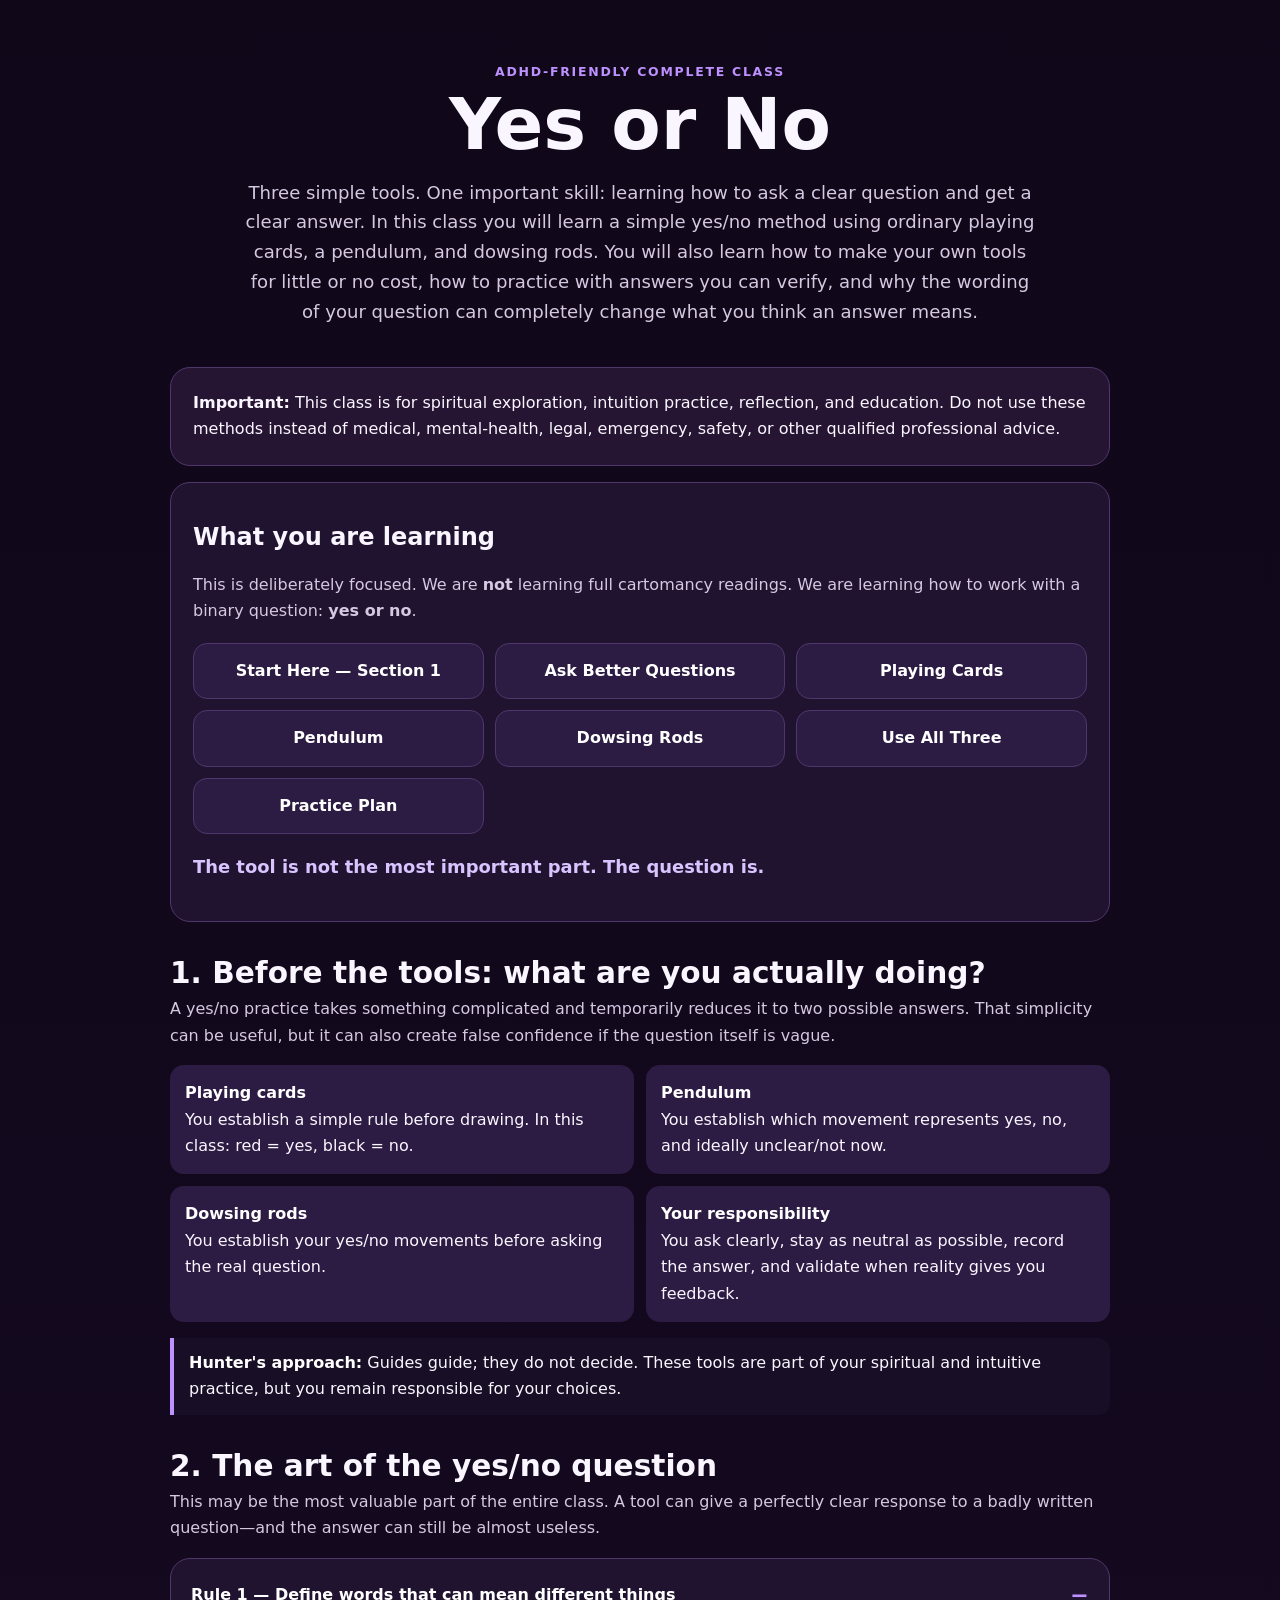
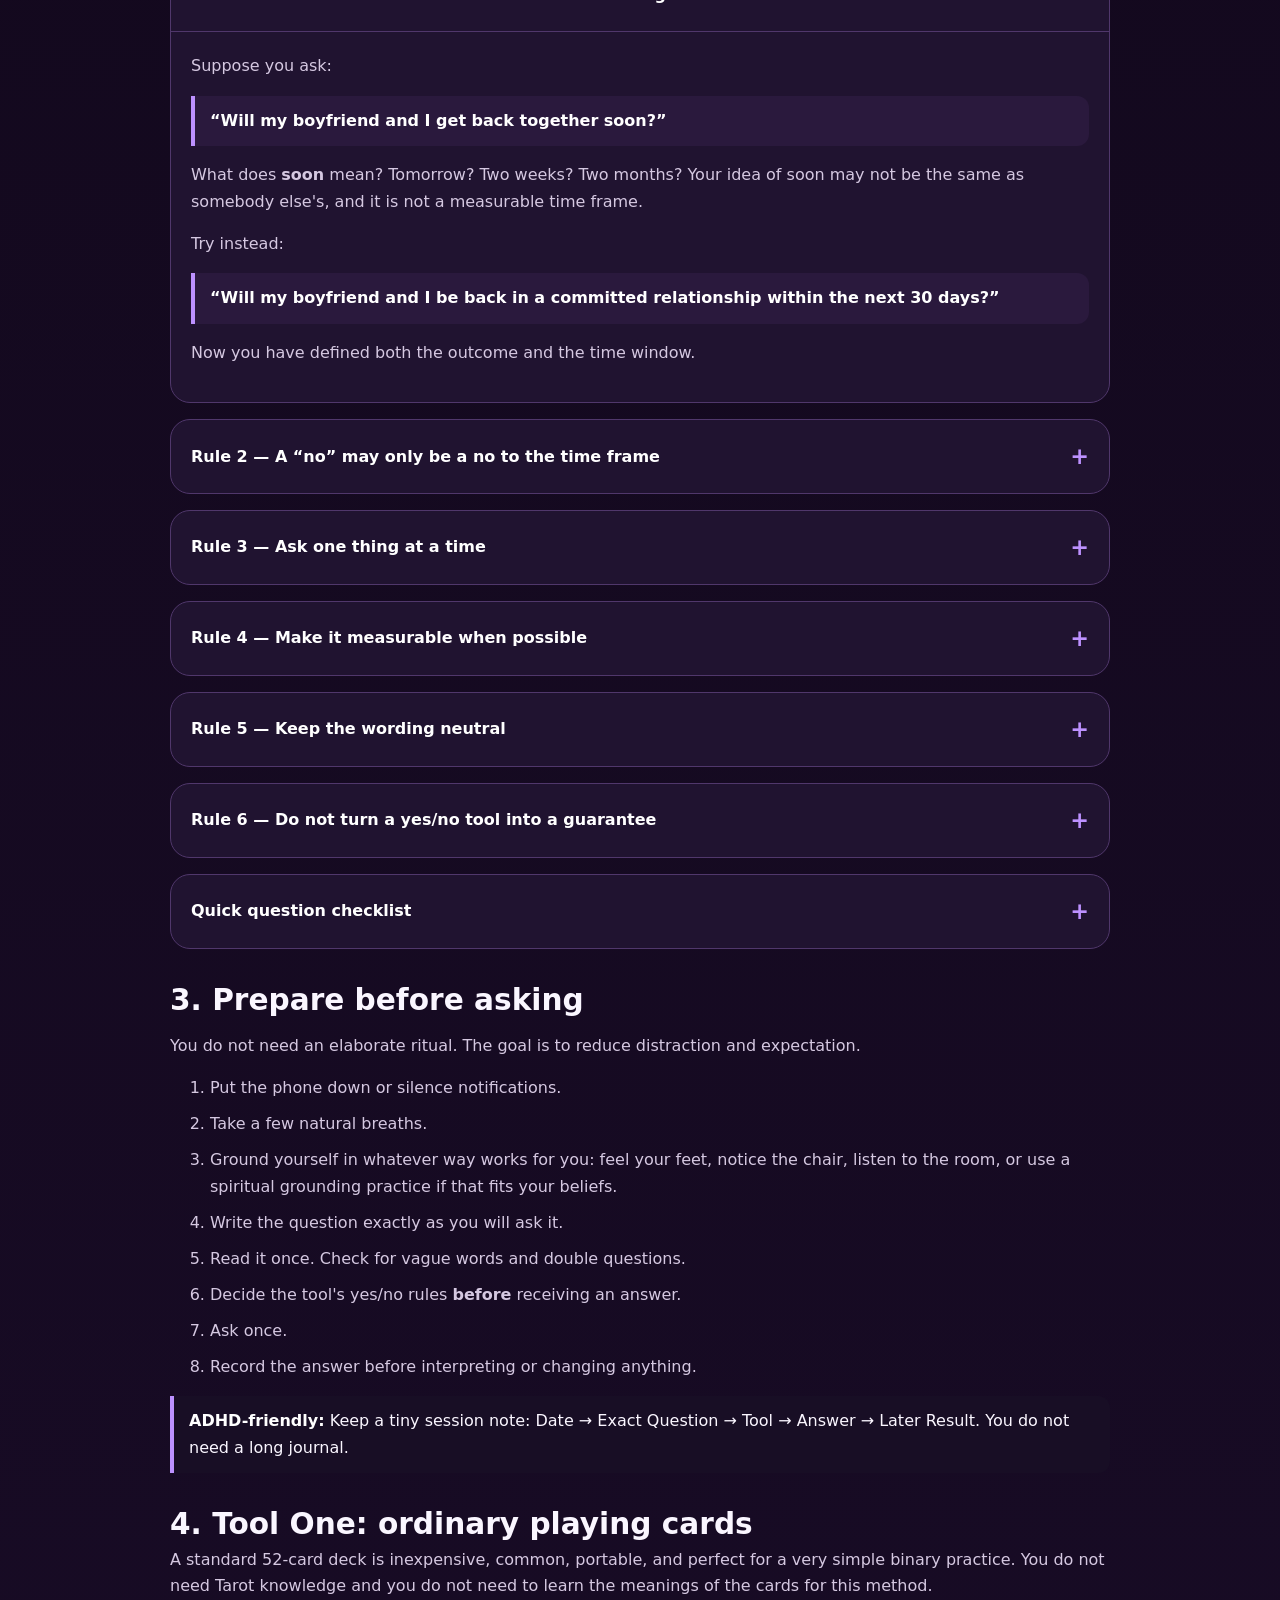
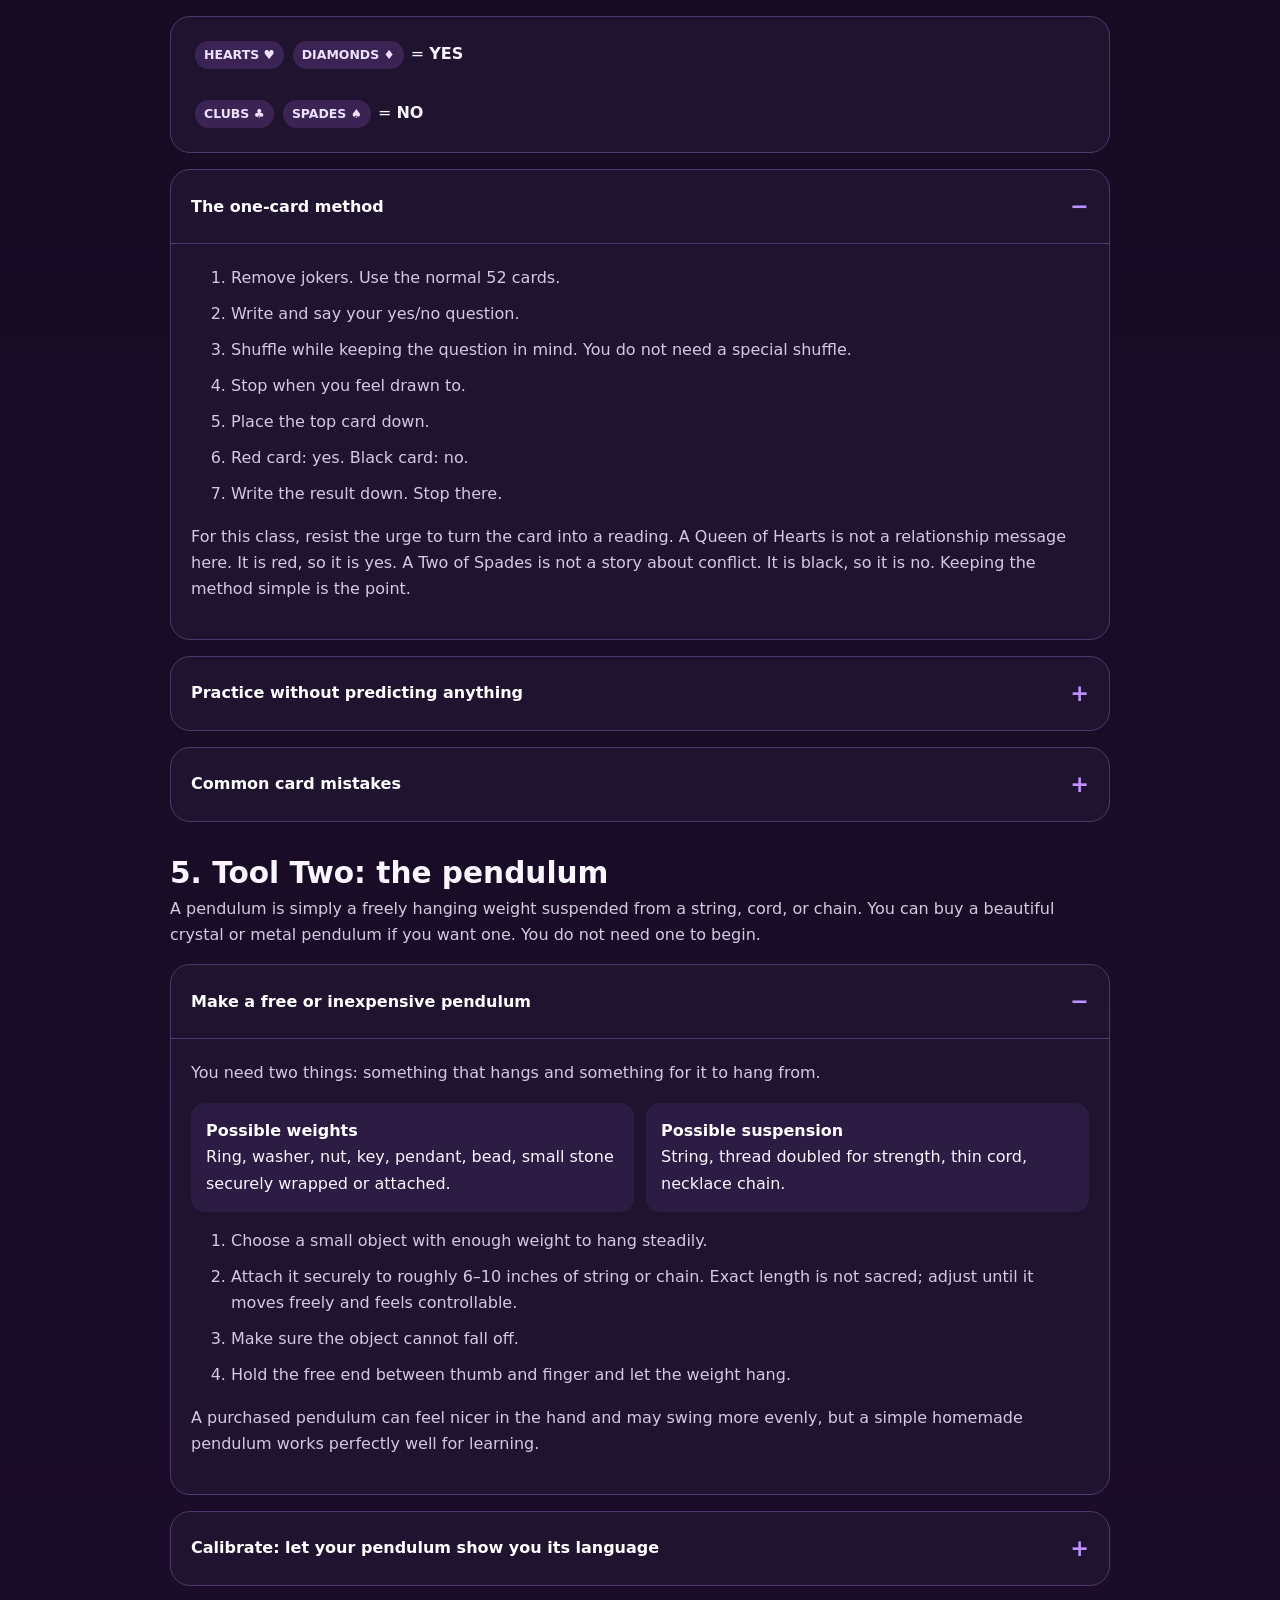
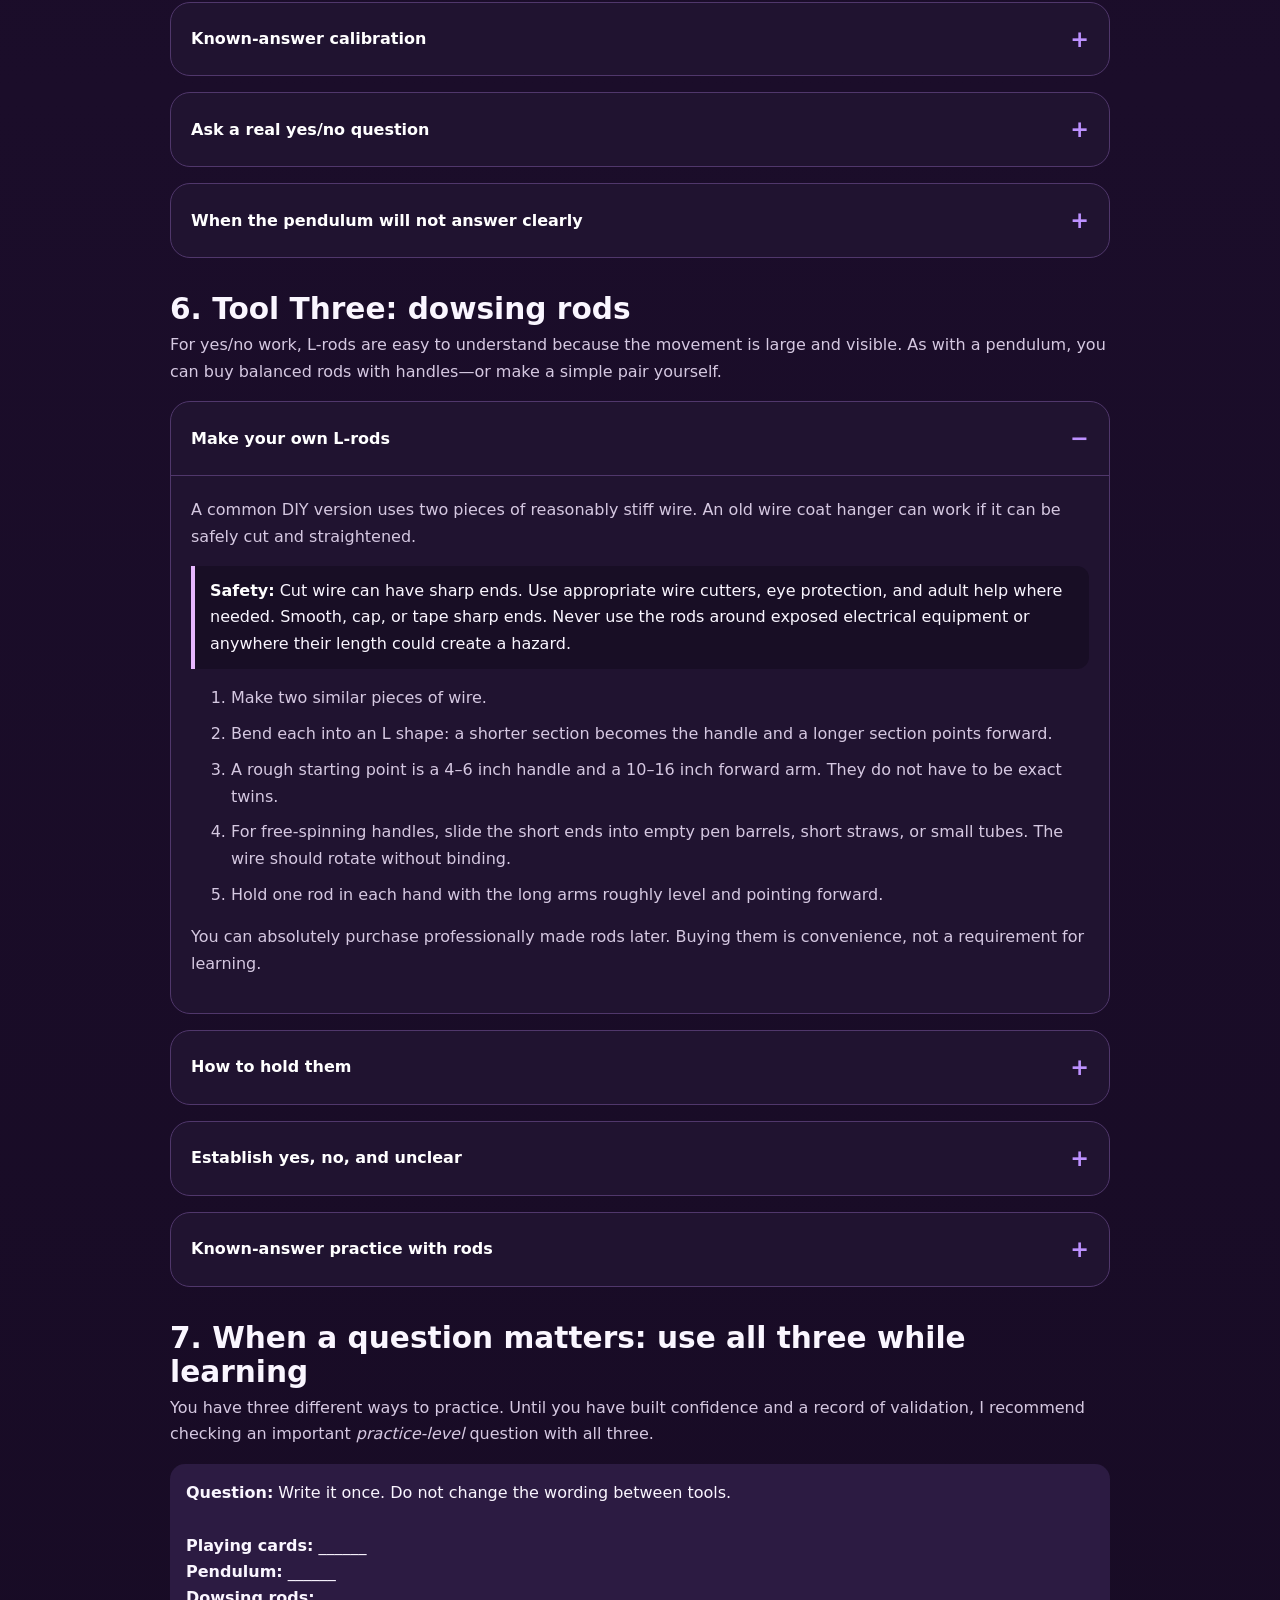
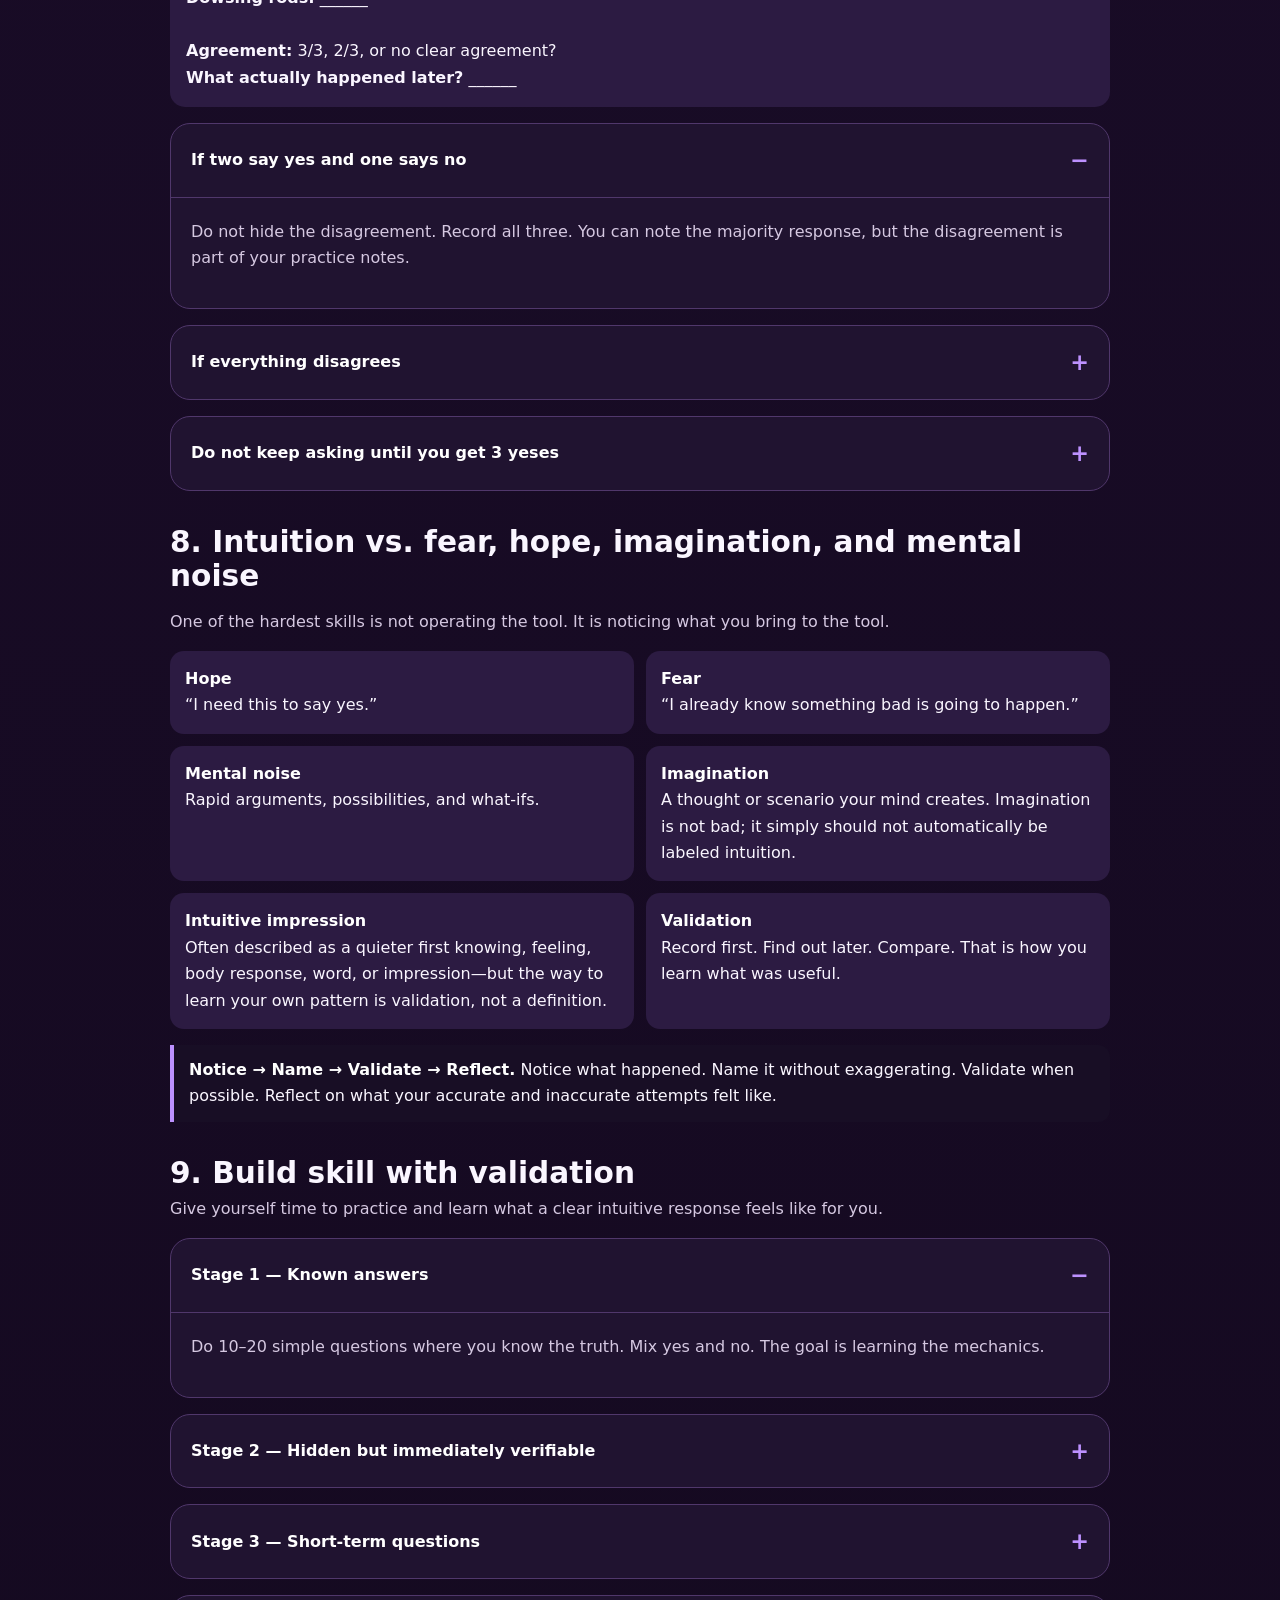
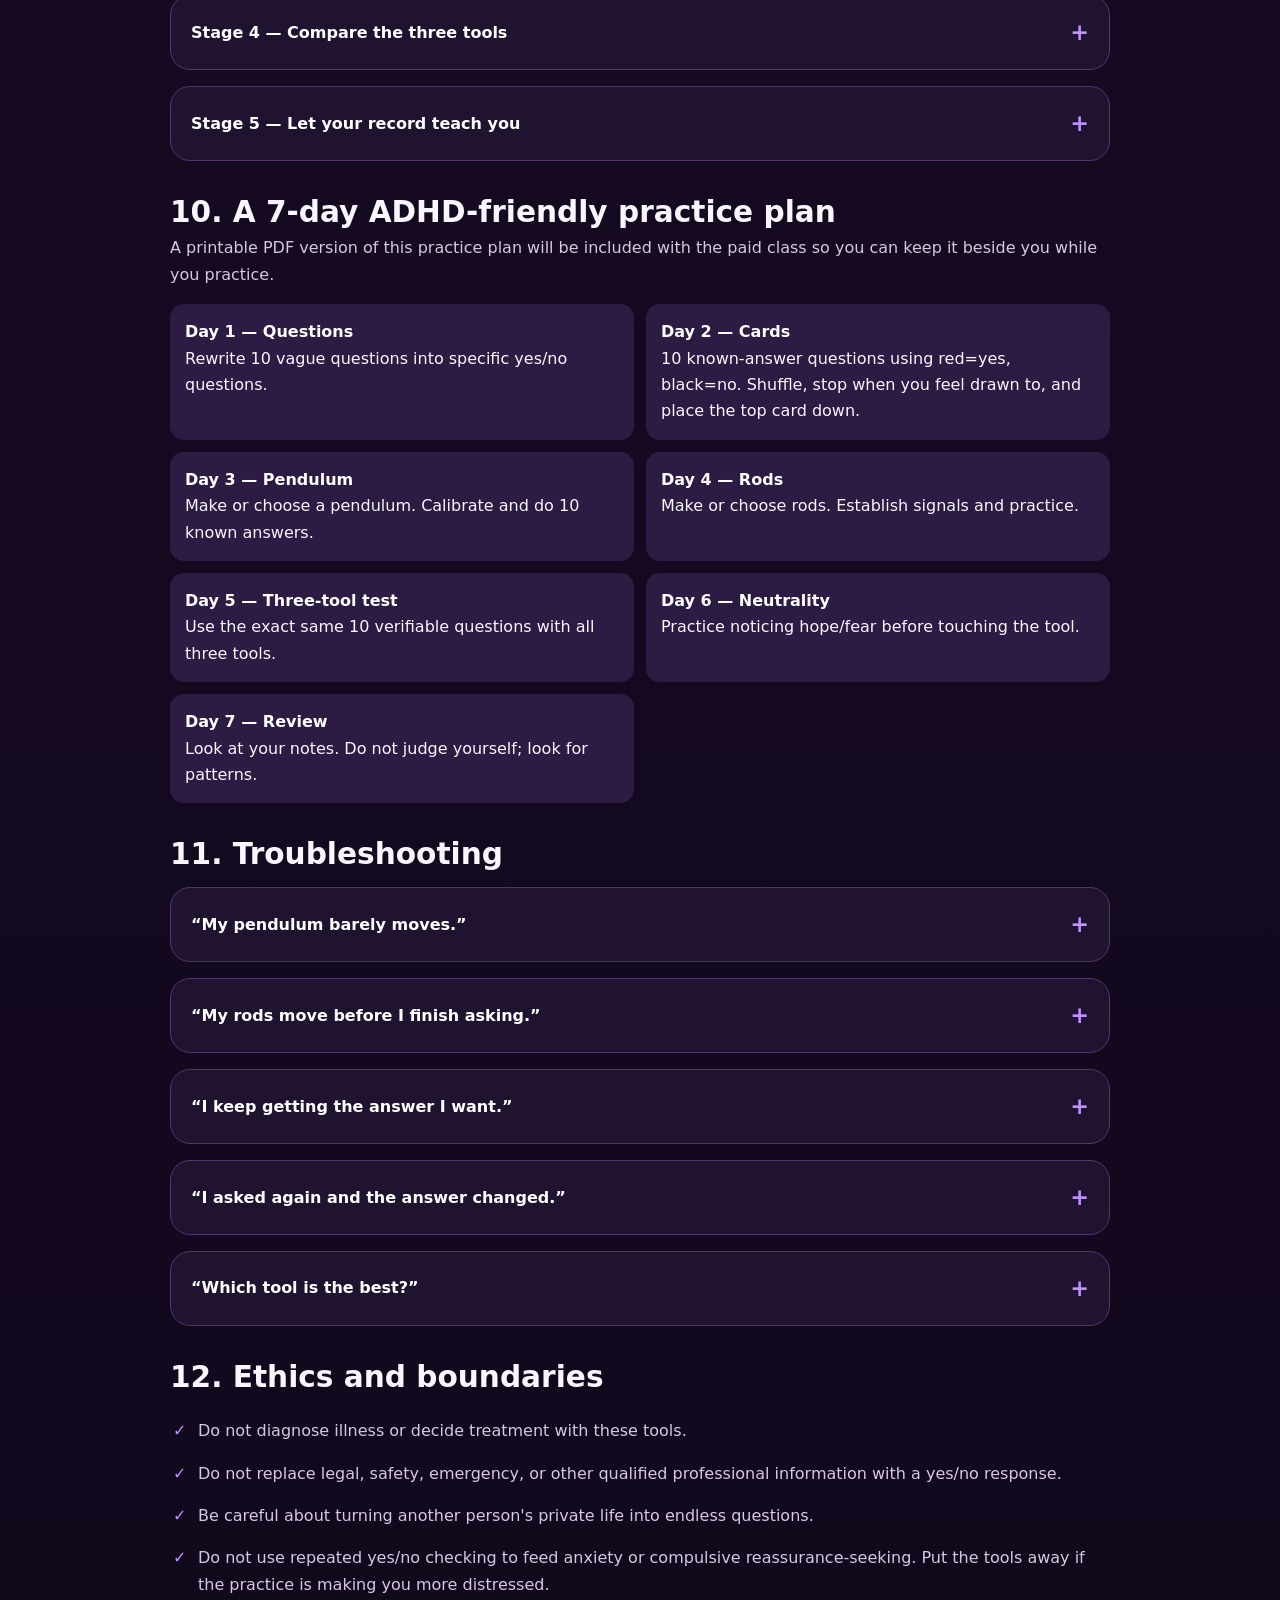
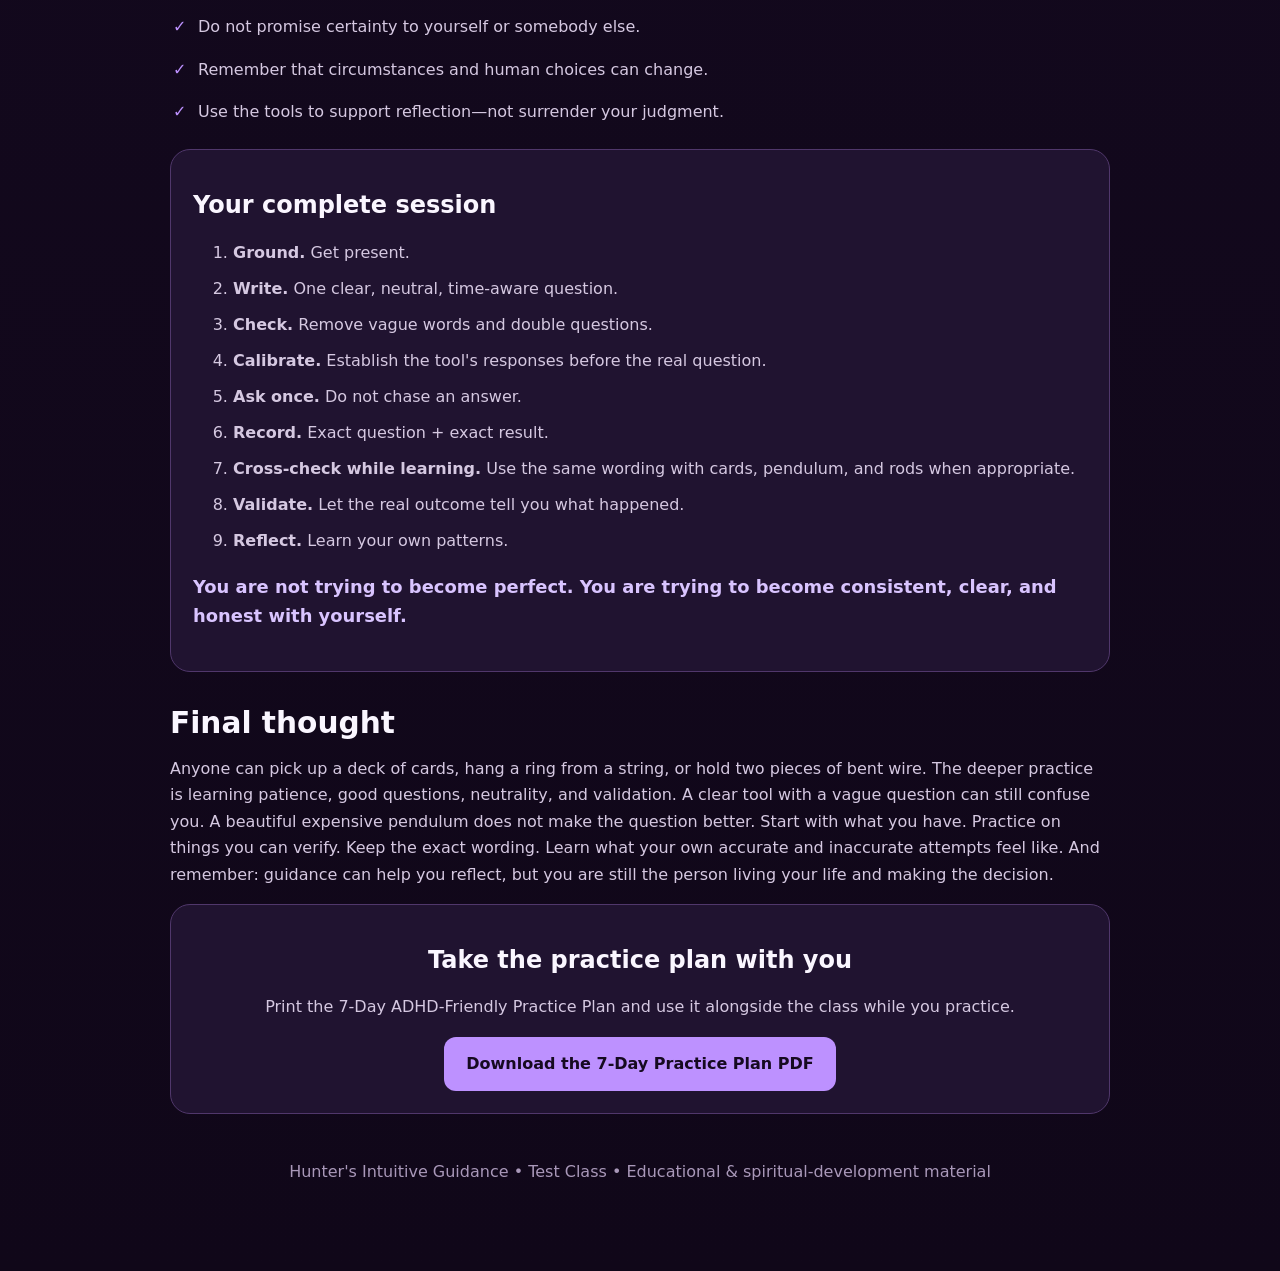
==== commit ee371a2a: "Add Section 1 to class navigation" ====
--- a/index.html
+++ b/index.html
@@ -1 +1 @@
-<!doctype html><html lang="en"><head><meta charset="utf-8"><meta name="viewport" content="width=device-width,initial-scale=1"><meta name="robots" content="noindex,nofollow"><title>Yes or No: Three Practical Intuition Tools</title><style>:root{--bg:#100719;--card:#211431;--card2:#2c1b42;--text:#faf6ff;--muted:#d5c8e1;--accent:#bd91ff;--line:#50376b;--soft:#180e25;--good:#d9c4ff}*{box-sizing:border-box}html{scroll-behavior:smooth}body{margin:0;font-family:system-ui,-apple-system,Segoe UI,Roboto,sans-serif;background:linear-gradient(180deg,#100719,#1b0d2a 45%,#100719);color:var(--text);line-height:1.65}main{width:min(940px,94%);margin:auto;padding:24px 0 70px}header{text-align:center;padding:38px 10px 24px}.tag{font-size:.78rem;letter-spacing:.14em;font-weight:900;color:var(--accent)}h1{font-size:clamp(2.25rem,8vw,4.5rem);line-height:1.02;margin:.35rem 0 1rem}h2{line-height:1.15}.lead{font-size:1.13rem;max-width:790px;margin:auto;color:var(--muted)}p,li{color:var(--muted)}.card,.notice,details{background:rgba(33,20,49,.97);border:1px solid var(--line);border-radius:20px;margin:16px 0;padding:22px}.notice{background:#251532}.quick{display:grid;grid-template-columns:repeat(3,1fr);gap:11px;margin:18px 0}.quick a{padding:14px;border:1px solid var(--line);border-radius:14px;background:var(--card2);color:#fff;text-decoration:none;text-align:center;font-weight:850}.lesson{margin-top:34px}.lesson>h2{font-size:1.85rem;margin-bottom:6px}.lesson-intro{margin-top:0}.tip,.warning,.example{border-left:4px solid var(--accent);padding:12px 15px;background:var(--soft);border-radius:0 12px 12px 0;margin:16px 0}.warning{border-left-color:#e7b8ff}.example{background:#2a193d}.tip strong,.warning strong,.example strong{color:#fff}details{padding:0;overflow:hidden}summary{cursor:pointer;padding:18px 20px;font-weight:850;color:#fff;list-style:none;display:flex;justify-content:space-between;gap:14px;align-items:center}summary::-webkit-details-marker{display:none}summary:after{content:'+';font-size:1.4rem;color:var(--accent)}details[open] summary:after{content:'−'}details[open] summary{border-bottom:1px solid var(--line)}.inside{padding:5px 20px 20px}.steps li{margin:.6rem 0}.grid{display:grid;grid-template-columns:1fr 1fr;gap:12px}.box{background:var(--card2);padding:15px;border-radius:14px}.box strong{display:block;color:#fff}.pill{display:inline-block;background:#3b2454;color:#eee2ff;border-radius:999px;padding:4px 9px;font-size:.78rem;font-weight:850;margin:2px}.check{list-style:none;padding:0}.check li{padding:8px 0 8px 28px;position:relative}.check li:before{content:'✓';position:absolute;left:3px;color:var(--accent);font-weight:900}.practice{background:var(--card2);padding:16px;border-radius:15px;margin:15px 0}.rule{font-size:1.12rem;color:var(--good);font-weight:850}.download-card{text-align:center}.download-btn{display:inline-block;padding:14px 22px;border-radius:12px;background:var(--accent);color:#160a20;text-decoration:none;font-weight:900}.footer{text-align:center;margin-top:45px;color:#a998b9}@media(max-width:650px){main{width:100%;padding:8px 10px 35px}header{padding-top:25px}.card,.notice{padding:17px;border-radius:16px}.quick,.grid{grid-template-columns:1fr}summary{padding:16px}.inside{padding:3px 16px 17px}.lesson{margin-top:28px}h1{font-size:2.35rem}.lead{font-size:1.02rem}}</style></head><body><main><header><div class="tag">ADHD-FRIENDLY COMPLETE CLASS</div><h1>Yes or No</h1><p class="lead">Three simple tools. One important skill: learning how to ask a clear question and get a clear answer. In this class you will learn a simple yes/no method using ordinary playing cards, a pendulum, and dowsing rods. You will also learn how to make your own tools for little or no cost, how to practice with answers you can verify, and why the wording of your question can completely change what you think an answer means.</p></header><div class="notice"><strong>Important:</strong> This class is for spiritual exploration, intuition practice, reflection, and education. Do not use these methods instead of medical, mental-health, legal, emergency, safety, or other qualified professional advice.</div><section class="card"><h2>What you are learning</h2><p>This is deliberately focused. We are <b>not</b> learning full cartomancy readings. We are learning how to work with a binary question: <b>yes or no</b>.</p><div class="quick"><a href="#questions">Ask Better Questions</a><a href="#cards">Playing Cards</a><a href="#pendulum">Pendulum</a><a href="#rods">Dowsing Rods</a><a href="#three">Use All Three</a><a href="#practice">Practice Plan</a></div><p class="rule">The tool is not the most important part. The question is.</p></section><section class="lesson"><h2>1. Before the tools: what are you actually doing?</h2><p class="lesson-intro">A yes/no practice takes something complicated and temporarily reduces it to two possible answers. That simplicity can be useful, but it can also create false confidence if the question itself is vague.</p><div class="grid"><div class="box"><strong>Playing cards</strong>You establish a simple rule before drawing. In this class: red = yes, black = no.</div><div class="box"><strong>Pendulum</strong>You establish which movement represents yes, no, and ideally unclear/not now.</div><div class="box"><strong>Dowsing rods</strong>You establish your yes/no movements before asking the real question.</div><div class="box"><strong>Your responsibility</strong>You ask clearly, stay as neutral as possible, record the answer, and validate when reality gives you feedback.</div></div><div class="tip"><strong>Hunter's approach:</strong> Guides guide; they do not decide. These tools are part of your spiritual and intuitive practice, but you remain responsible for your choices.</div></section><section class="lesson" id="questions"><h2>2. The art of the yes/no question</h2><p class="lesson-intro">This may be the most valuable part of the entire class. A tool can give a perfectly clear response to a badly written question—and the answer can still be almost useless.</p><details open><summary>Rule 1 — Define words that can mean different things</summary><div class="inside"><p>Suppose you ask:</p><div class="example"><strong>“Will my boyfriend and I get back together soon?”</strong></div><p>What does <b>soon</b> mean? Tomorrow? Two weeks? Two months? Your idea of soon may not be the same as somebody else's, and it is not a measurable time frame.</p><p>Try instead:</p><div class="example"><strong>“Will my boyfriend and I be back in a committed relationship within the next 30 days?”</strong></div><p>Now you have defined both the outcome and the time window.</p></div></details><details><summary>Rule 2 — A “no” may only be a no to the time frame</summary><div class="inside"><p>This is one of the easiest mistakes to make. Ask, “Will we get back together within one month?” and receive no. That does <b>not</b> automatically mean “we will never get back together.” It only means the answer to the question you actually asked was no.</p><div class="example"><strong>One month: No. Two months: possibly Yes.</strong><br>The first answer was not necessarily wrong. You changed the question.</div><p>This is why you should write down the exact wording instead of remembering a shortened version of it later.</p></div></details><details><summary>Rule 3 — Ask one thing at a time</summary><div class="inside"><p>Avoid compound questions.</p><div class="example"><strong>Too much:</strong> “Will I get the job and be happy there?”<br><br><strong>Better:</strong> “Will I be offered this specific job by October 1?” Then, separately, explore the second issue.</div><p>One part of a compound question could be yes while another is no. A binary tool has no clean way to explain that.</p></div></details><details><summary>Rule 4 — Make it measurable when possible</summary><div class="inside"><p>Words such as <i>soon, successful, better, rich, happy, good, enough</i> can be slippery. Define what you mean.</p><div class="example"><strong>Vague:</strong> “Will my business do better?”<br><strong>Clearer:</strong> “Will my business receive at least 10 paid orders during October?”</div></div></details><details><summary>Rule 5 — Keep the wording neutral</summary><div class="inside"><p>If you desperately want one answer, it becomes harder to separate intuition from hope, fear, and expectation.</p><p>Instead of repeatedly asking until you get the answer you want, ask once, record it, and let reality eventually validate it.</p></div></details><details><summary>Rule 6 — Do not turn a yes/no tool into a guarantee</summary><div class="inside"><p>A yes/no response is guidance or practice—not permission to ignore important real-world information. For medical, mental-health, legal, emergency, or safety matters, use the appropriate qualified professional or reliable source.</p></div></details><details><summary>Quick question checklist</summary><div class="inside"><ul class="check"><li>Can this genuinely be answered yes or no?</li><li>Am I asking only one thing?</li><li>Have I defined vague words?</li><li>Does a time frame matter?</li><li>Will I know what a yes means?</li><li>Will I know what a no means?</li><li>Am I calm enough to accept either answer?</li><li>Can the result eventually be verified?</li></ul></div></details></section><section class="lesson"><h2>3. Prepare before asking</h2><p>You do not need an elaborate ritual. The goal is to reduce distraction and expectation.</p><ol class="steps"><li>Put the phone down or silence notifications.</li><li>Take a few natural breaths.</li><li>Ground yourself in whatever way works for you: feel your feet, notice the chair, listen to the room, or use a spiritual grounding practice if that fits your beliefs.</li><li>Write the question exactly as you will ask it.</li><li>Read it once. Check for vague words and double questions.</li><li>Decide the tool's yes/no rules <b>before</b> receiving an answer.</li><li>Ask once.</li><li>Record the answer before interpreting or changing anything.</li></ol><div class="tip"><strong>ADHD-friendly:</strong> Keep a tiny session note: Date → Exact Question → Tool → Answer → Later Result. You do not need a long journal.</div></section><section class="lesson" id="cards"><h2>4. Tool One: ordinary playing cards</h2><p class="lesson-intro">A standard 52-card deck is inexpensive, common, portable, and perfect for a very simple binary practice. You do not need Tarot knowledge and you do not need to learn the meanings of the cards for this method.</p><div class="card"><span class="pill">HEARTS ♥</span> <span class="pill">DIAMONDS ♦</span> = <b>YES</b><br><br><span class="pill">CLUBS ♣</span> <span class="pill">SPADES ♠</span> = <b>NO</b></div><details open><summary>The one-card method</summary><div class="inside"><ol class="steps"><li>Remove jokers. Use the normal 52 cards.</li><li>Write and say your yes/no question.</li><li>Shuffle while keeping the question in mind. You do not need a special shuffle.</li><li>Stop when you feel drawn to.</li><li>Place the top card down.</li><li>Red card: yes. Black card: no.</li><li>Write the result down. Stop there.</li></ol><p>For this class, resist the urge to turn the card into a reading. A Queen of Hearts is not a relationship message here. It is red, so it is yes. A Two of Spades is not a story about conflict. It is black, so it is no. Keeping the method simple is the point.</p></div></details><details><summary>Practice without predicting anything</summary><div class="inside"><p>Use facts you already know, but make them genuinely binary.</p><div class="practice">“Is my first name Hunter?”<br>“Am I currently inside a building?”<br>“Is today [correct day]?”<br>Then deliberately ask a few questions whose answer is no.</div><p>Known-answer practice teaches the routine without the emotional pressure of a future question.</p></div></details><details><summary>Common card mistakes</summary><div class="inside"><ul><li>Changing red/black meanings after seeing the card.</li><li>Drawing again because you do not like the answer.</li><li>Adding card meanings when the exercise is only yes/no.</li><li>Asking the same question over and over.</li><li>Using a vague question and blaming the deck.</li></ul></div></details></section><section class="lesson" id="pendulum"><h2>5. Tool Two: the pendulum</h2><p class="lesson-intro">A pendulum is simply a freely hanging weight suspended from a string, cord, or chain. You can buy a beautiful crystal or metal pendulum if you want one. You do not need one to begin.</p><details open><summary>Make a free or inexpensive pendulum</summary><div class="inside"><p>You need two things: something that hangs and something for it to hang from.</p><div class="grid"><div class="box"><strong>Possible weights</strong>Ring, washer, nut, key, pendant, bead, small stone securely wrapped or attached.</div><div class="box"><strong>Possible suspension</strong>String, thread doubled for strength, thin cord, necklace chain.</div></div><ol class="steps"><li>Choose a small object with enough weight to hang steadily.</li><li>Attach it securely to roughly 6–10 inches of string or chain. Exact length is not sacred; adjust until it moves freely and feels controllable.</li><li>Make sure the object cannot fall off.</li><li>Hold the free end between thumb and finger and let the weight hang.</li></ol><p>A purchased pendulum can feel nicer in the hand and may swing more evenly, but a simple homemade pendulum works perfectly well for learning.</p></div></details><details><summary>Calibrate: let your pendulum show you its language</summary><div class="inside"><p>Do not assume clockwise always means yes or side-to-side always means no. Establish your own signals.</p><ol class="steps"><li>Rest your elbow or forearm comfortably if that helps reduce strain.</li><li>Let the pendulum become still.</li><li>Say, “Show me yes.” Observe the movement.</li><li>Still it again.</li><li>Say, “Show me no.” Observe the different movement.</li><li>Then ask, “Show me unclear / I don't know / not now.” A third response is useful because not every question deserves a forced yes or no.</li><li>Repeat the calibration and make sure the movements remain distinguishable.</li></ol><p>Your yes might be forward/back, side-to-side, clockwise, or something else. The consistency matters more than copying somebody else's directions.</p></div></details><details><summary>Known-answer calibration</summary><div class="inside"><p>After “show me yes/no,” test the signals with facts.</p><ol class="steps"><li>Ask your real name. It should produce your yes signal.</li><li>Ask a deliberately false name. It should produce no.</li><li>Ask several other easy, factual questions.</li><li>If responses are inconsistent, stop. Reset, ground, and practice later rather than forcing it.</li></ol></div></details><details><summary>Ask a real yes/no question</summary><div class="inside"><ol class="steps"><li>Write the exact question.</li><li>Calibrate yes/no/unclear.</li><li>Still the pendulum.</li><li>Ask once in a neutral voice.</li><li>Allow the pendulum to respond without trying to control the answer.</li><li>Observe which established signal develops.</li><li>Record it immediately.</li></ol></div></details><details><summary>When the pendulum will not answer clearly</summary><div class="inside"><p>Do not force a messy movement into yes or no. Check:</p><ul class="check"><li>Is the question actually binary?</li><li>Did you ask two things at once?</li><li>Did you use an undefined word such as “soon”?</li><li>Are you physically tired or shaky?</li><li>Are you highly emotional about the answer?</li><li>Did you establish an unclear/not-now signal?</li></ul><p>Sometimes the best answer for the session is simply: <b>I do not have a clear answer.</b></p></div></details></section><section class="lesson" id="rods"><h2>6. Tool Three: dowsing rods</h2><p class="lesson-intro">For yes/no work, L-rods are easy to understand because the movement is large and visible. As with a pendulum, you can buy balanced rods with handles—or make a simple pair yourself.</p><details open><summary>Make your own L-rods</summary><div class="inside"><p>A common DIY version uses two pieces of reasonably stiff wire. An old wire coat hanger can work if it can be safely cut and straightened.</p><div class="warning"><strong>Safety:</strong> Cut wire can have sharp ends. Use appropriate wire cutters, eye protection, and adult help where needed. Smooth, cap, or tape sharp ends. Never use the rods around exposed electrical equipment or anywhere their length could create a hazard.</div><ol class="steps"><li>Make two similar pieces of wire.</li><li>Bend each into an L shape: a shorter section becomes the handle and a longer section points forward.</li><li>A rough starting point is a 4–6 inch handle and a 10–16 inch forward arm. They do not have to be exact twins.</li><li>For free-spinning handles, slide the short ends into empty pen barrels, short straws, or small tubes. The wire should rotate without binding.</li><li>Hold one rod in each hand with the long arms roughly level and pointing forward.</li></ol><p>You can absolutely purchase professionally made rods later. Buying them is convenience, not a requirement for learning.</p></div></details><details><summary>How to hold them</summary><div class="inside"><ol class="steps"><li>Stand or sit comfortably.</li><li>Keep elbows near your sides without locking your arms.</li><li>Hold the handles gently so the rods can move freely.</li><li>Point the long arms forward and roughly parallel.</li><li>Give the rods room to swing without hitting your body or nearby objects.</li></ol></div></details><details><summary>Establish yes, no, and unclear</summary><div class="inside"><ol class="steps"><li>Start with rods forward.</li><li>Ask, “Show me yes.” Let the rods move and note the pattern.</li><li>Reset them to neutral.</li><li>Ask, “Show me no.” Note the different pattern.</li><li>Ask for “unclear / not now.”</li><li>Repeat until you can recognize your established responses.</li></ol><p>Some people's rods cross for yes and open for no. Others establish something different. Do not borrow somebody else's answer system after the fact. Calibrate first.</p></div></details><details><summary>Known-answer practice with rods</summary><div class="inside"><p>Use the same type of questions you used with the pendulum. Start with several obvious yes answers and several obvious no answers. Reset the rods between questions.</p><p>If the rods repeatedly fail known-answer tests, that is useful feedback. Work on your grip, neutrality, question wording, and practice rather than declaring every movement meaningful.</p></div></details></section><section class="lesson" id="three"><h2>7. When a question matters: use all three while learning</h2><p class="lesson-intro">You have three different ways to practice. Until you have built confidence and a record of validation, I recommend checking an important <i>practice-level</i> question with all three.</p><div class="practice"><b>Question:</b> Write it once. Do not change the wording between tools.<br><br><b>Playing cards:</b> ______<br><b>Pendulum:</b> ______<br><b>Dowsing rods:</b> ______<br><br><b>Agreement:</b> 3/3, 2/3, or no clear agreement?<br><b>What actually happened later?</b> ______</div><details open><summary>If two say yes and one says no</summary><div class="inside"><p>Do not hide the disagreement. Record all three. You can note the majority response, but the disagreement is part of your practice notes.</p></div></details><details><summary>If everything disagrees</summary><div class="inside"><p>That is not failure. Check the question, your emotional state, and your calibration. Put it down and return later if appropriate. “Unclear” is more honest than forcing a conclusion.</p></div></details><details><summary>Do not keep asking until you get 3 yeses</summary><div class="inside"><p>If you repeat the same question again and again, eventually you may get the combination you want. That teaches you nothing. One clean attempt per tool is much more useful for validation.</p></div></details></section><section class="lesson"><h2>8. Intuition vs. fear, hope, imagination, and mental noise</h2><p>One of the hardest skills is not operating the tool. It is noticing what you bring to the tool.</p><div class="grid"><div class="box"><strong>Hope</strong>“I need this to say yes.”</div><div class="box"><strong>Fear</strong>“I already know something bad is going to happen.”</div><div class="box"><strong>Mental noise</strong>Rapid arguments, possibilities, and what-ifs.</div><div class="box"><strong>Imagination</strong>A thought or scenario your mind creates. Imagination is not bad; it simply should not automatically be labeled intuition.</div><div class="box"><strong>Intuitive impression</strong>Often described as a quieter first knowing, feeling, body response, word, or impression—but the way to learn your own pattern is validation, not a definition.</div><div class="box"><strong>Validation</strong>Record first. Find out later. Compare. That is how you learn what was useful.</div></div><div class="tip"><strong>Notice → Name → Validate → Reflect.</strong> Notice what happened. Name it without exaggerating. Validate when possible. Reflect on what your accurate and inaccurate attempts felt like.</div></section><section class="lesson" id="practice"><h2>9. Build skill with validation</h2><p class="lesson-intro">Give yourself time to practice and learn what a clear intuitive response feels like for you.</p><details open><summary>Stage 1 — Known answers</summary><div class="inside"><p>Do 10–20 simple questions where you know the truth. Mix yes and no. The goal is learning the mechanics.</p></div></details><details><summary>Stage 2 — Hidden but immediately verifiable</summary><div class="inside"><p>Have somebody prepare simple targets you do not know, or use randomized factual practice where the answer can be revealed immediately.</p></div></details><details><summary>Stage 3 — Short-term questions</summary><div class="inside"><p>Use low-stakes questions with a clear outcome and short time window. Record them before the outcome occurs.</p></div></details><details><summary>Stage 4 — Compare the three tools</summary><div class="inside"><p>Track each tool separately. You may discover that one feels easier or produces more consistent validation for you. You do not need to be equally comfortable with all three.</p></div></details><details><summary>Stage 5 — Let your record teach you</summary><div class="inside"><p>After enough practice, review:</p><ul class="check"><li>Which tool feels most natural?</li><li>Which tool validates most often?</li><li>Do emotional questions lower your consistency?</li><li>Do vague questions cause more confusion?</li><li>What does a genuinely clear response feel like for you?</li></ul></div></details></section><section class="lesson"><h2>10. A 7-day ADHD-friendly practice plan</h2><p class="lesson-intro">A printable PDF version of this practice plan will be included with the paid class so you can keep it beside you while you practice.</p><div class="grid"><div class="box"><strong>Day 1 — Questions</strong>Rewrite 10 vague questions into specific yes/no questions.</div><div class="box"><strong>Day 2 — Cards</strong>10 known-answer questions using red=yes, black=no. Shuffle, stop when you feel drawn to, and place the top card down.</div><div class="box"><strong>Day 3 — Pendulum</strong>Make or choose a pendulum. Calibrate and do 10 known answers.</div><div class="box"><strong>Day 4 — Rods</strong>Make or choose rods. Establish signals and practice.</div><div class="box"><strong>Day 5 — Three-tool test</strong>Use the exact same 10 verifiable questions with all three tools.</div><div class="box"><strong>Day 6 — Neutrality</strong>Practice noticing hope/fear before touching the tool.</div><div class="box"><strong>Day 7 — Review</strong>Look at your notes. Do not judge yourself; look for patterns.</div></div></section><section class="lesson"><h2>11. Troubleshooting</h2><details><summary>“My pendulum barely moves.”</summary><div class="inside"><p>Check that the weight hangs freely, shorten or lengthen the cord, support your arm comfortably, and practice with known answers. A huge swing is not required.</p></div></details><details><summary>“My rods move before I finish asking.”</summary><div class="inside"><p>Reset, relax your grip, and write the question first. Give yourself a moment to settle before asking.</p></div></details><details><summary>“I keep getting the answer I want.”</summary><div class="inside"><p>Switch to verifiable neutral practice for a while. If you cannot accept no, it may not be a good time to ask that question.</p></div></details><details><summary>“I asked again and the answer changed.”</summary><div class="inside"><p>First ask whether anything in the question actually changed: wording, time frame, facts, or your method. If nothing changed, repeated questioning may simply be adding noise. Use the first properly calibrated attempt in your practice record.</p></div></details><details><summary>“Which tool is the best?”</summary><div class="inside"><p>The best practice tool is the one you can use consistently and validate. Cards are extremely accessible. Pendulums are compact. Rods provide large visible movement. Try all three before deciding.</p></div></details></section><section class="lesson"><h2>12. Ethics and boundaries</h2><ul class="check"><li>Do not diagnose illness or decide treatment with these tools.</li><li>Do not replace legal, safety, emergency, or other qualified professional information with a yes/no response.</li><li>Be careful about turning another person's private life into endless questions.</li><li>Do not use repeated yes/no checking to feed anxiety or compulsive reassurance-seeking. Put the tools away if the practice is making you more distressed.</li><li>Do not promise certainty to yourself or somebody else.</li><li>Remember that circumstances and human choices can change.</li><li>Use the tools to support reflection—not surrender your judgment.</li></ul></section><section class="card"><h2>Your complete session</h2><ol class="steps"><li><b>Ground.</b> Get present.</li><li><b>Write.</b> One clear, neutral, time-aware question.</li><li><b>Check.</b> Remove vague words and double questions.</li><li><b>Calibrate.</b> Establish the tool's responses before the real question.</li><li><b>Ask once.</b> Do not chase an answer.</li><li><b>Record.</b> Exact question + exact result.</li><li><b>Cross-check while learning.</b> Use the same wording with cards, pendulum, and rods when appropriate.</li><li><b>Validate.</b> Let the real outcome tell you what happened.</li><li><b>Reflect.</b> Learn your own patterns.</li></ol><p class="rule">You are not trying to become perfect. You are trying to become consistent, clear, and honest with yourself.</p></section><section class="lesson"><h2>Final thought</h2><p>Anyone can pick up a deck of cards, hang a ring from a string, or hold two pieces of bent wire. The deeper practice is learning patience, good questions, neutrality, and validation. A clear tool with a vague question can still confuse you. A beautiful expensive pendulum does not make the question better. Start with what you have. Practice on things you can verify. Keep the exact wording. Learn what your own accurate and inaccurate attempts feel like. And remember: guidance can help you reflect, but you are still the person living your life and making the decision.</p></section><section class="card download-card"><h2>Take the practice plan with you</h2><p>Print the 7-Day ADHD-Friendly Practice Plan and use it alongside the class while you practice.</p><a class="download-btn" href="Yes-or-No-7-Day-ADHD-Friendly-Practice-Plan.pdf" download>Download the 7-Day Practice Plan PDF</a></section><p class="footer">Hunter's Intuitive Guidance • Test Class • Educational & spiritual-development material</p></main></body></html>+<!doctype html><html lang="en"><head><meta charset="utf-8"><meta name="viewport" content="width=device-width,initial-scale=1"><meta name="robots" content="noindex,nofollow"><title>Yes or No: Three Practical Intuition Tools</title><style>:root{--bg:#100719;--card:#211431;--card2:#2c1b42;--text:#faf6ff;--muted:#d5c8e1;--accent:#bd91ff;--line:#50376b;--soft:#180e25;--good:#d9c4ff}*{box-sizing:border-box}html{scroll-behavior:smooth}body{margin:0;font-family:system-ui,-apple-system,Segoe UI,Roboto,sans-serif;background:linear-gradient(180deg,#100719,#1b0d2a 45%,#100719);color:var(--text);line-height:1.65}main{width:min(940px,94%);margin:auto;padding:24px 0 70px}header{text-align:center;padding:38px 10px 24px}.tag{font-size:.78rem;letter-spacing:.14em;font-weight:900;color:var(--accent)}h1{font-size:clamp(2.25rem,8vw,4.5rem);line-height:1.02;margin:.35rem 0 1rem}h2{line-height:1.15}.lead{font-size:1.13rem;max-width:790px;margin:auto;color:var(--muted)}p,li{color:var(--muted)}.card,.notice,details{background:rgba(33,20,49,.97);border:1px solid var(--line);border-radius:20px;margin:16px 0;padding:22px}.notice{background:#251532}.quick{display:grid;grid-template-columns:repeat(3,1fr);gap:11px;margin:18px 0}.quick a{padding:14px;border:1px solid var(--line);border-radius:14px;background:var(--card2);color:#fff;text-decoration:none;text-align:center;font-weight:850}.lesson{margin-top:34px;scroll-margin-top:18px}.lesson>h2{font-size:1.85rem;margin-bottom:6px}.lesson-intro{margin-top:0}.tip,.warning,.example{border-left:4px solid var(--accent);padding:12px 15px;background:var(--soft);border-radius:0 12px 12px 0;margin:16px 0}.warning{border-left-color:#e7b8ff}.example{background:#2a193d}.tip strong,.warning strong,.example strong{color:#fff}details{padding:0;overflow:hidden}summary{cursor:pointer;padding:18px 20px;font-weight:850;color:#fff;list-style:none;display:flex;justify-content:space-between;gap:14px;align-items:center}summary::-webkit-details-marker{display:none}summary:after{content:'+';font-size:1.4rem;color:var(--accent)}details[open] summary:after{content:'−'}details[open] summary{border-bottom:1px solid var(--line)}.inside{padding:5px 20px 20px}.steps li{margin:.6rem 0}.grid{display:grid;grid-template-columns:1fr 1fr;gap:12px}.box{background:var(--card2);padding:15px;border-radius:14px}.box strong{display:block;color:#fff}.pill{display:inline-block;background:#3b2454;color:#eee2ff;border-radius:999px;padding:4px 9px;font-size:.78rem;font-weight:850;margin:2px}.check{list-style:none;padding:0}.check li{padding:8px 0 8px 28px;position:relative}.check li:before{content:'✓';position:absolute;left:3px;color:var(--accent);font-weight:900}.practice{background:var(--card2);padding:16px;border-radius:15px;margin:15px 0}.rule{font-size:1.12rem;color:var(--good);font-weight:850}.download-card{text-align:center}.download-btn{display:inline-block;padding:14px 22px;border-radius:12px;background:var(--accent);color:#160a20;text-decoration:none;font-weight:900}.footer{text-align:center;margin-top:45px;color:#a998b9}@media(max-width:650px){main{width:100%;padding:8px 10px 35px}header{padding-top:25px}.card,.notice{padding:17px;border-radius:16px}.quick,.grid{grid-template-columns:1fr}summary{padding:16px}.inside{padding:3px 16px 17px}.lesson{margin-top:28px}h1{font-size:2.35rem}.lead{font-size:1.02rem}}</style></head><body><main><header><div class="tag">ADHD-FRIENDLY COMPLETE CLASS</div><h1>Yes or No</h1><p class="lead">Three simple tools. One important skill: learning how to ask a clear question and get a clear answer. In this class you will learn a simple yes/no method using ordinary playing cards, a pendulum, and dowsing rods. You will also learn how to make your own tools for little or no cost, how to practice with answers you can verify, and why the wording of your question can completely change what you think an answer means.</p></header><div class="notice"><strong>Important:</strong> This class is for spiritual exploration, intuition practice, reflection, and education. Do not use these methods instead of medical, mental-health, legal, emergency, safety, or other qualified professional advice.</div><section class="card"><h2>What you are learning</h2><p>This is deliberately focused. We are <b>not</b> learning full cartomancy readings. We are learning how to work with a binary question: <b>yes or no</b>.</p><div class="quick"><a href="#start">Start Here — Section 1</a><a href="#questions">Ask Better Questions</a><a href="#cards">Playing Cards</a><a href="#pendulum">Pendulum</a><a href="#rods">Dowsing Rods</a><a href="#three">Use All Three</a><a href="#practice">Practice Plan</a></div><p class="rule">The tool is not the most important part. The question is.</p></section><section class="lesson" id="start"><h2>1. Before the tools: what are you actually doing?</h2><p class="lesson-intro">A yes/no practice takes something complicated and temporarily reduces it to two possible answers. That simplicity can be useful, but it can also create false confidence if the question itself is vague.</p><div class="grid"><div class="box"><strong>Playing cards</strong>You establish a simple rule before drawing. In this class: red = yes, black = no.</div><div class="box"><strong>Pendulum</strong>You establish which movement represents yes, no, and ideally unclear/not now.</div><div class="box"><strong>Dowsing rods</strong>You establish your yes/no movements before asking the real question.</div><div class="box"><strong>Your responsibility</strong>You ask clearly, stay as neutral as possible, record the answer, and validate when reality gives you feedback.</div></div><div class="tip"><strong>Hunter's approach:</strong> Guides guide; they do not decide. These tools are part of your spiritual and intuitive practice, but you remain responsible for your choices.</div></section><section class="lesson" id="questions"><h2>2. The art of the yes/no question</h2><p class="lesson-intro">This may be the most valuable part of the entire class. A tool can give a perfectly clear response to a badly written question—and the answer can still be almost useless.</p><details open><summary>Rule 1 — Define words that can mean different things</summary><div class="inside"><p>Suppose you ask:</p><div class="example"><strong>“Will my boyfriend and I get back together soon?”</strong></div><p>What does <b>soon</b> mean? Tomorrow? Two weeks? Two months? Your idea of soon may not be the same as somebody else's, and it is not a measurable time frame.</p><p>Try instead:</p><div class="example"><strong>“Will my boyfriend and I be back in a committed relationship within the next 30 days?”</strong></div><p>Now you have defined both the outcome and the time window.</p></div></details><details><summary>Rule 2 — A “no” may only be a no to the time frame</summary><div class="inside"><p>This is one of the easiest mistakes to make. Ask, “Will we get back together within one month?” and receive no. That does <b>not</b> automatically mean “we will never get back together.” It only means the answer to the question you actually asked was no.</p><div class="example"><strong>One month: No. Two months: possibly Yes.</strong><br>The first answer was not necessarily wrong. You changed the question.</div><p>This is why you should write down the exact wording instead of remembering a shortened version of it later.</p></div></details><details><summary>Rule 3 — Ask one thing at a time</summary><div class="inside"><p>Avoid compound questions.</p><div class="example"><strong>Too much:</strong> “Will I get the job and be happy there?”<br><br><strong>Better:</strong> “Will I be offered this specific job by October 1?” Then, separately, explore the second issue.</div><p>One part of a compound question could be yes while another is no. A binary tool has no clean way to explain that.</p></div></details><details><summary>Rule 4 — Make it measurable when possible</summary><div class="inside"><p>Words such as <i>soon, successful, better, rich, happy, good, enough</i> can be slippery. Define what you mean.</p><div class="example"><strong>Vague:</strong> “Will my business do better?”<br><strong>Clearer:</strong> “Will my business receive at least 10 paid orders during October?”</div></div></details><details><summary>Rule 5 — Keep the wording neutral</summary><div class="inside"><p>If you desperately want one answer, it becomes harder to separate intuition from hope, fear, and expectation.</p><p>Instead of repeatedly asking until you get the answer you want, ask once, record it, and let reality eventually validate it.</p></div></details><details><summary>Rule 6 — Do not turn a yes/no tool into a guarantee</summary><div class="inside"><p>A yes/no response is guidance or practice—not permission to ignore important real-world information. For medical, mental-health, legal, emergency, or safety matters, use the appropriate qualified professional or reliable source.</p></div></details><details><summary>Quick question checklist</summary><div class="inside"><ul class="check"><li>Can this genuinely be answered yes or no?</li><li>Am I asking only one thing?</li><li>Have I defined vague words?</li><li>Does a time frame matter?</li><li>Will I know what a yes means?</li><li>Will I know what a no means?</li><li>Am I calm enough to accept either answer?</li><li>Can the result eventually be verified?</li></ul></div></details></section><section class="lesson"><h2>3. Prepare before asking</h2><p>You do not need an elaborate ritual. The goal is to reduce distraction and expectation.</p><ol class="steps"><li>Put the phone down or silence notifications.</li><li>Take a few natural breaths.</li><li>Ground yourself in whatever way works for you: feel your feet, notice the chair, listen to the room, or use a spiritual grounding practice if that fits your beliefs.</li><li>Write the question exactly as you will ask it.</li><li>Read it once. Check for vague words and double questions.</li><li>Decide the tool's yes/no rules <b>before</b> receiving an answer.</li><li>Ask once.</li><li>Record the answer before interpreting or changing anything.</li></ol><div class="tip"><strong>ADHD-friendly:</strong> Keep a tiny session note: Date → Exact Question → Tool → Answer → Later Result. You do not need a long journal.</div></section><section class="lesson" id="cards"><h2>4. Tool One: ordinary playing cards</h2><p class="lesson-intro">A standard 52-card deck is inexpensive, common, portable, and perfect for a very simple binary practice. You do not need Tarot knowledge and you do not need to learn the meanings of the cards for this method.</p><div class="card"><span class="pill">HEARTS ♥</span> <span class="pill">DIAMONDS ♦</span> = <b>YES</b><br><br><span class="pill">CLUBS ♣</span> <span class="pill">SPADES ♠</span> = <b>NO</b></div><details open><summary>The one-card method</summary><div class="inside"><ol class="steps"><li>Remove jokers. Use the normal 52 cards.</li><li>Write and say your yes/no question.</li><li>Shuffle while keeping the question in mind. You do not need a special shuffle.</li><li>Stop when you feel drawn to.</li><li>Place the top card down.</li><li>Red card: yes. Black card: no.</li><li>Write the result down. Stop there.</li></ol><p>For this class, resist the urge to turn the card into a reading. A Queen of Hearts is not a relationship message here. It is red, so it is yes. A Two of Spades is not a story about conflict. It is black, so it is no. Keeping the method simple is the point.</p></div></details><details><summary>Practice without predicting anything</summary><div class="inside"><p>Use facts you already know, but make them genuinely binary.</p><div class="practice">“Is my first name Hunter?”<br>“Am I currently inside a building?”<br>“Is today [correct day]?”<br>Then deliberately ask a few questions whose answer is no.</div><p>Known-answer practice teaches the routine without the emotional pressure of a future question.</p></div></details><details><summary>Common card mistakes</summary><div class="inside"><ul><li>Changing red/black meanings after seeing the card.</li><li>Drawing again because you do not like the answer.</li><li>Adding card meanings when the exercise is only yes/no.</li><li>Asking the same question over and over.</li><li>Using a vague question and blaming the deck.</li></ul></div></details></section><section class="lesson" id="pendulum"><h2>5. Tool Two: the pendulum</h2><p class="lesson-intro">A pendulum is simply a freely hanging weight suspended from a string, cord, or chain. You can buy a beautiful crystal or metal pendulum if you want one. You do not need one to begin.</p><details open><summary>Make a free or inexpensive pendulum</summary><div class="inside"><p>You need two things: something that hangs and something for it to hang from.</p><div class="grid"><div class="box"><strong>Possible weights</strong>Ring, washer, nut, key, pendant, bead, small stone securely wrapped or attached.</div><div class="box"><strong>Possible suspension</strong>String, thread doubled for strength, thin cord, necklace chain.</div></div><ol class="steps"><li>Choose a small object with enough weight to hang steadily.</li><li>Attach it securely to roughly 6–10 inches of string or chain. Exact length is not sacred; adjust until it moves freely and feels controllable.</li><li>Make sure the object cannot fall off.</li><li>Hold the free end between thumb and finger and let the weight hang.</li></ol><p>A purchased pendulum can feel nicer in the hand and may swing more evenly, but a simple homemade pendulum works perfectly well for learning.</p></div></details><details><summary>Calibrate: let your pendulum show you its language</summary><div class="inside"><p>Do not assume clockwise always means yes or side-to-side always means no. Establish your own signals.</p><ol class="steps"><li>Rest your elbow or forearm comfortably if that helps reduce strain.</li><li>Let the pendulum become still.</li><li>Say, “Show me yes.” Observe the movement.</li><li>Still it again.</li><li>Say, “Show me no.” Observe the different movement.</li><li>Then ask, “Show me unclear / I don't know / not now.” A third response is useful because not every question deserves a forced yes or no.</li><li>Repeat the calibration and make sure the movements remain distinguishable.</li></ol><p>Your yes might be forward/back, side-to-side, clockwise, or something else. The consistency matters more than copying somebody else's directions.</p></div></details><details><summary>Known-answer calibration</summary><div class="inside"><p>After “show me yes/no,” test the signals with facts.</p><ol class="steps"><li>Ask your real name. It should produce your yes signal.</li><li>Ask a deliberately false name. It should produce no.</li><li>Ask several other easy, factual questions.</li><li>If responses are inconsistent, stop. Reset, ground, and practice later rather than forcing it.</li></ol></div></details><details><summary>Ask a real yes/no question</summary><div class="inside"><ol class="steps"><li>Write the exact question.</li><li>Calibrate yes/no/unclear.</li><li>Still the pendulum.</li><li>Ask once in a neutral voice.</li><li>Allow the pendulum to respond without trying to control the answer.</li><li>Observe which established signal develops.</li><li>Record it immediately.</li></ol></div></details><details><summary>When the pendulum will not answer clearly</summary><div class="inside"><p>Do not force a messy movement into yes or no. Check:</p><ul class="check"><li>Is the question actually binary?</li><li>Did you ask two things at once?</li><li>Did you use an undefined word such as “soon”?</li><li>Are you physically tired or shaky?</li><li>Are you highly emotional about the answer?</li><li>Did you establish an unclear/not-now signal?</li></ul><p>Sometimes the best answer for the session is simply: <b>I do not have a clear answer.</b></p></div></details></section><section class="lesson" id="rods"><h2>6. Tool Three: dowsing rods</h2><p class="lesson-intro">For yes/no work, L-rods are easy to understand because the movement is large and visible. As with a pendulum, you can buy balanced rods with handles—or make a simple pair yourself.</p><details open><summary>Make your own L-rods</summary><div class="inside"><p>A common DIY version uses two pieces of reasonably stiff wire. An old wire coat hanger can work if it can be safely cut and straightened.</p><div class="warning"><strong>Safety:</strong> Cut wire can have sharp ends. Use appropriate wire cutters, eye protection, and adult help where needed. Smooth, cap, or tape sharp ends. Never use the rods around exposed electrical equipment or anywhere their length could create a hazard.</div><ol class="steps"><li>Make two similar pieces of wire.</li><li>Bend each into an L shape: a shorter section becomes the handle and a longer section points forward.</li><li>A rough starting point is a 4–6 inch handle and a 10–16 inch forward arm. They do not have to be exact twins.</li><li>For free-spinning handles, slide the short ends into empty pen barrels, short straws, or small tubes. The wire should rotate without binding.</li><li>Hold one rod in each hand with the long arms roughly level and pointing forward.</li></ol><p>You can absolutely purchase professionally made rods later. Buying them is convenience, not a requirement for learning.</p></div></details><details><summary>How to hold them</summary><div class="inside"><ol class="steps"><li>Stand or sit comfortably.</li><li>Keep elbows near your sides without locking your arms.</li><li>Hold the handles gently so the rods can move freely.</li><li>Point the long arms forward and roughly parallel.</li><li>Give the rods room to swing without hitting your body or nearby objects.</li></ol></div></details><details><summary>Establish yes, no, and unclear</summary><div class="inside"><ol class="steps"><li>Start with rods forward.</li><li>Ask, “Show me yes.” Let the rods move and note the pattern.</li><li>Reset them to neutral.</li><li>Ask, “Show me no.” Note the different pattern.</li><li>Ask for “unclear / not now.”</li><li>Repeat until you can recognize your established responses.</li></ol><p>Some people's rods cross for yes and open for no. Others establish something different. Do not borrow somebody else's answer system after the fact. Calibrate first.</p></div></details><details><summary>Known-answer practice with rods</summary><div class="inside"><p>Use the same type of questions you used with the pendulum. Start with several obvious yes answers and several obvious no answers. Reset the rods between questions.</p><p>If the rods repeatedly fail known-answer tests, that is useful feedback. Work on your grip, neutrality, question wording, and practice rather than declaring every movement meaningful.</p></div></details></section><section class="lesson" id="three"><h2>7. When a question matters: use all three while learning</h2><p class="lesson-intro">You have three different ways to practice. Until you have built confidence and a record of validation, I recommend checking an important <i>practice-level</i> question with all three.</p><div class="practice"><b>Question:</b> Write it once. Do not change the wording between tools.<br><br><b>Playing cards:</b> ______<br><b>Pendulum:</b> ______<br><b>Dowsing rods:</b> ______<br><br><b>Agreement:</b> 3/3, 2/3, or no clear agreement?<br><b>What actually happened later?</b> ______</div><details open><summary>If two say yes and one says no</summary><div class="inside"><p>Do not hide the disagreement. Record all three. You can note the majority response, but the disagreement is part of your practice notes.</p></div></details><details><summary>If everything disagrees</summary><div class="inside"><p>That is not failure. Check the question, your emotional state, and your calibration. Put it down and return later if appropriate. “Unclear” is more honest than forcing a conclusion.</p></div></details><details><summary>Do not keep asking until you get 3 yeses</summary><div class="inside"><p>If you repeat the same question again and again, eventually you may get the combination you want. That teaches you nothing. One clean attempt per tool is much more useful for validation.</p></div></details></section><section class="lesson"><h2>8. Intuition vs. fear, hope, imagination, and mental noise</h2><p>One of the hardest skills is not operating the tool. It is noticing what you bring to the tool.</p><div class="grid"><div class="box"><strong>Hope</strong>“I need this to say yes.”</div><div class="box"><strong>Fear</strong>“I already know something bad is going to happen.”</div><div class="box"><strong>Mental noise</strong>Rapid arguments, possibilities, and what-ifs.</div><div class="box"><strong>Imagination</strong>A thought or scenario your mind creates. Imagination is not bad; it simply should not automatically be labeled intuition.</div><div class="box"><strong>Intuitive impression</strong>Often described as a quieter first knowing, feeling, body response, word, or impression—but the way to learn your own pattern is validation, not a definition.</div><div class="box"><strong>Validation</strong>Record first. Find out later. Compare. That is how you learn what was useful.</div></div><div class="tip"><strong>Notice → Name → Validate → Reflect.</strong> Notice what happened. Name it without exaggerating. Validate when possible. Reflect on what your accurate and inaccurate attempts felt like.</div></section><section class="lesson" id="practice"><h2>9. Build skill with validation</h2><p class="lesson-intro">Give yourself time to practice and learn what a clear intuitive response feels like for you.</p><details open><summary>Stage 1 — Known answers</summary><div class="inside"><p>Do 10–20 simple questions where you know the truth. Mix yes and no. The goal is learning the mechanics.</p></div></details><details><summary>Stage 2 — Hidden but immediately verifiable</summary><div class="inside"><p>Have somebody prepare simple targets you do not know, or use randomized factual practice where the answer can be revealed immediately.</p></div></details><details><summary>Stage 3 — Short-term questions</summary><div class="inside"><p>Use low-stakes questions with a clear outcome and short time window. Record them before the outcome occurs.</p></div></details><details><summary>Stage 4 — Compare the three tools</summary><div class="inside"><p>Track each tool separately. You may discover that one feels easier or produces more consistent validation for you. You do not need to be equally comfortable with all three.</p></div></details><details><summary>Stage 5 — Let your record teach you</summary><div class="inside"><p>After enough practice, review:</p><ul class="check"><li>Which tool feels most natural?</li><li>Which tool validates most often?</li><li>Do emotional questions lower your consistency?</li><li>Do vague questions cause more confusion?</li><li>What does a genuinely clear response feel like for you?</li></ul></div></details></section><section class="lesson"><h2>10. A 7-day ADHD-friendly practice plan</h2><p class="lesson-intro">A printable PDF version of this practice plan will be included with the paid class so you can keep it beside you while you practice.</p><div class="grid"><div class="box"><strong>Day 1 — Questions</strong>Rewrite 10 vague questions into specific yes/no questions.</div><div class="box"><strong>Day 2 — Cards</strong>10 known-answer questions using red=yes, black=no. Shuffle, stop when you feel drawn to, and place the top card down.</div><div class="box"><strong>Day 3 — Pendulum</strong>Make or choose a pendulum. Calibrate and do 10 known answers.</div><div class="box"><strong>Day 4 — Rods</strong>Make or choose rods. Establish signals and practice.</div><div class="box"><strong>Day 5 — Three-tool test</strong>Use the exact same 10 verifiable questions with all three tools.</div><div class="box"><strong>Day 6 — Neutrality</strong>Practice noticing hope/fear before touching the tool.</div><div class="box"><strong>Day 7 — Review</strong>Look at your notes. Do not judge yourself; look for patterns.</div></div></section><section class="lesson"><h2>11. Troubleshooting</h2><details><summary>“My pendulum barely moves.”</summary><div class="inside"><p>Check that the weight hangs freely, shorten or lengthen the cord, support your arm comfortably, and practice with known answers. A huge swing is not required.</p></div></details><details><summary>“My rods move before I finish asking.”</summary><div class="inside"><p>Reset, relax your grip, and write the question first. Give yourself a moment to settle before asking.</p></div></details><details><summary>“I keep getting the answer I want.”</summary><div class="inside"><p>Switch to verifiable neutral practice for a while. If you cannot accept no, it may not be a good time to ask that question.</p></div></details><details><summary>“I asked again and the answer changed.”</summary><div class="inside"><p>First ask whether anything in the question actually changed: wording, time frame, facts, or your method. If nothing changed, repeated questioning may simply be adding noise. Use the first properly calibrated attempt in your practice record.</p></div></details><details><summary>“Which tool is the best?”</summary><div class="inside"><p>The best practice tool is the one you can use consistently and validate. Cards are extremely accessible. Pendulums are compact. Rods provide large visible movement. Try all three before deciding.</p></div></details></section><section class="lesson"><h2>12. Ethics and boundaries</h2><ul class="check"><li>Do not diagnose illness or decide treatment with these tools.</li><li>Do not replace legal, safety, emergency, or other qualified professional information with a yes/no response.</li><li>Be careful about turning another person's private life into endless questions.</li><li>Do not use repeated yes/no checking to feed anxiety or compulsive reassurance-seeking. Put the tools away if the practice is making you more distressed.</li><li>Do not promise certainty to yourself or somebody else.</li><li>Remember that circumstances and human choices can change.</li><li>Use the tools to support reflection—not surrender your judgment.</li></ul></section><section class="card"><h2>Your complete session</h2><ol class="steps"><li><b>Ground.</b> Get present.</li><li><b>Write.</b> One clear, neutral, time-aware question.</li><li><b>Check.</b> Remove vague words and double questions.</li><li><b>Calibrate.</b> Establish the tool's responses before the real question.</li><li><b>Ask once.</b> Do not chase an answer.</li><li><b>Record.</b> Exact question + exact result.</li><li><b>Cross-check while learning.</b> Use the same wording with cards, pendulum, and rods when appropriate.</li><li><b>Validate.</b> Let the real outcome tell you what happened.</li><li><b>Reflect.</b> Learn your own patterns.</li></ol><p class="rule">You are not trying to become perfect. You are trying to become consistent, clear, and honest with yourself.</p></section><section class="lesson"><h2>Final thought</h2><p>Anyone can pick up a deck of cards, hang a ring from a string, or hold two pieces of bent wire. The deeper practice is learning patience, good questions, neutrality, and validation. A clear tool with a vague question can still confuse you. A beautiful expensive pendulum does not make the question better. Start with what you have. Practice on things you can verify. Keep the exact wording. Learn what your own accurate and inaccurate attempts feel like. And remember: guidance can help you reflect, but you are still the person living your life and making the decision.</p></section><section class="card download-card"><h2>Take the practice plan with you</h2><p>Print the 7-Day ADHD-Friendly Practice Plan and use it alongside the class while you practice.</p><a class="download-btn" href="Yes-or-No-7-Day-ADHD-Friendly-Practice-Plan.pdf" download>Download the 7-Day Practice Plan PDF</a></section><p class="footer">Hunter's Intuitive Guidance • Test Class • Educational & spiritual-development material</p></main></body></html>
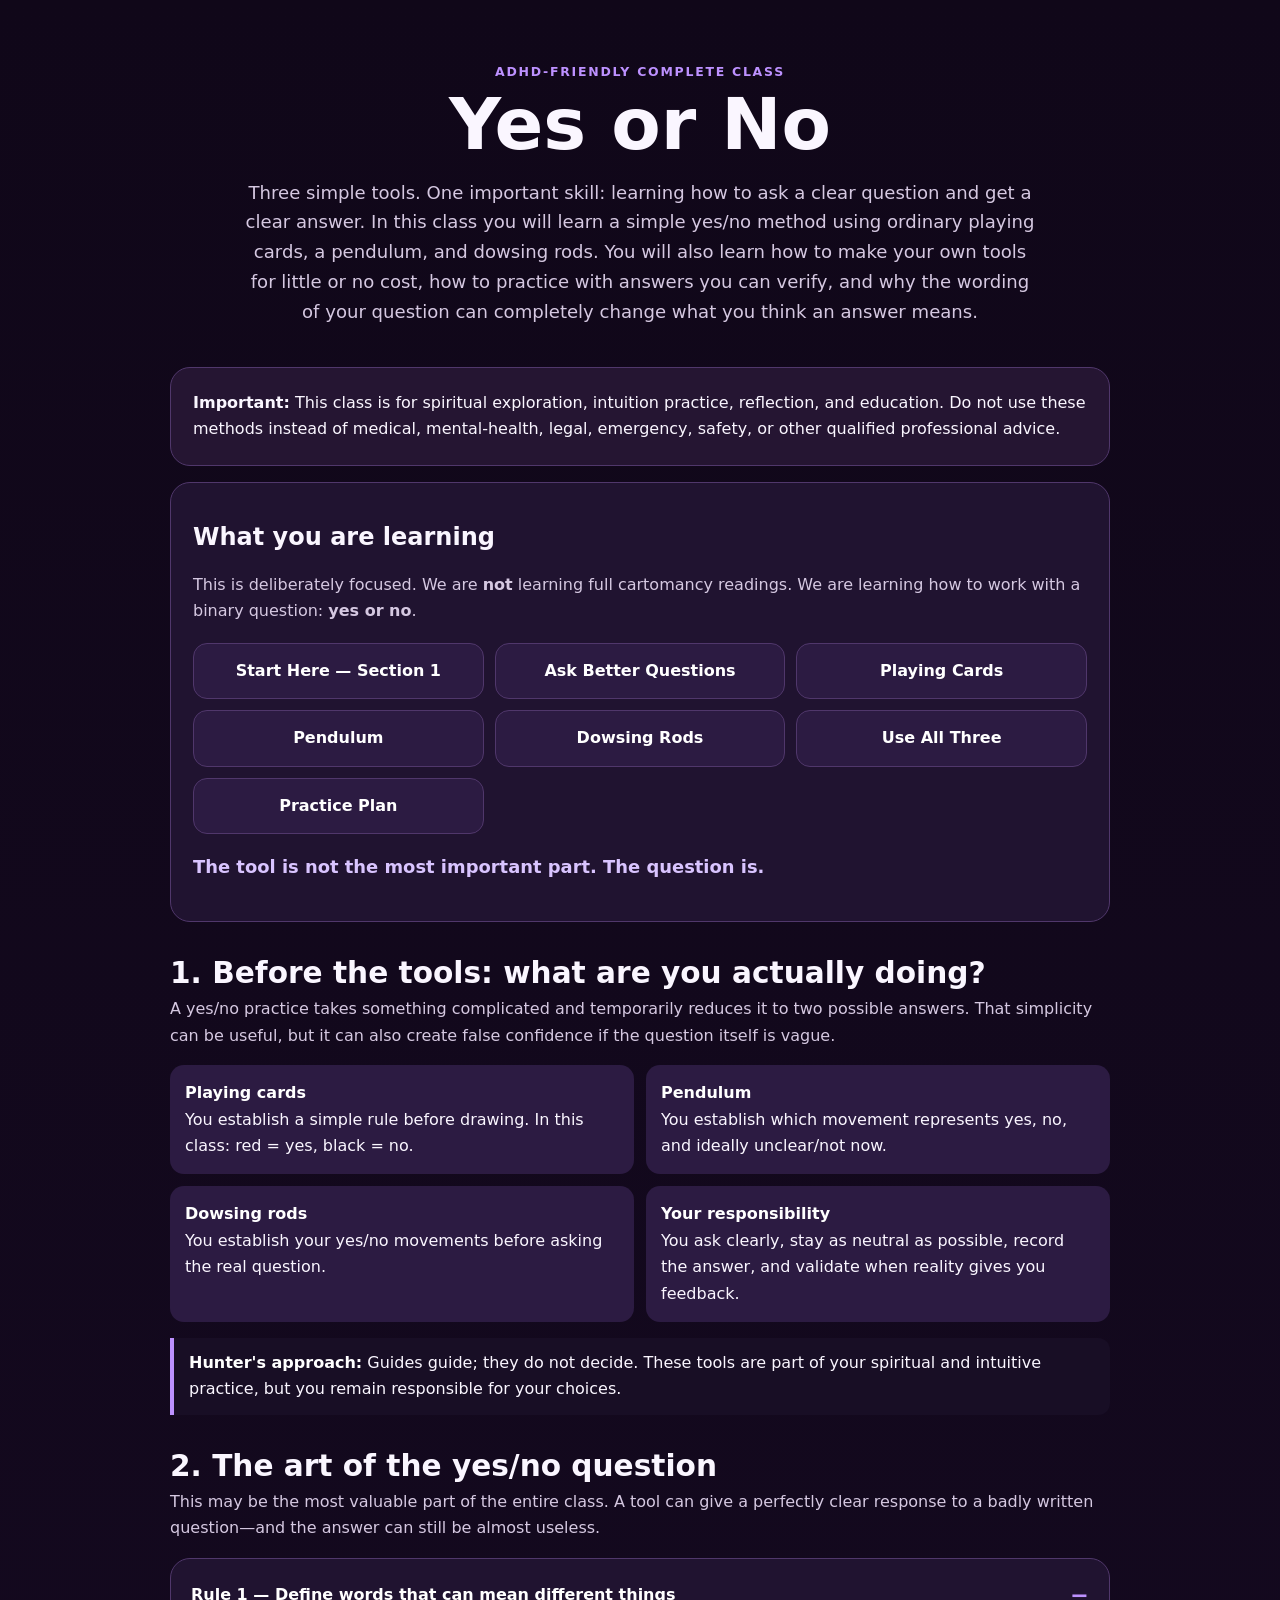
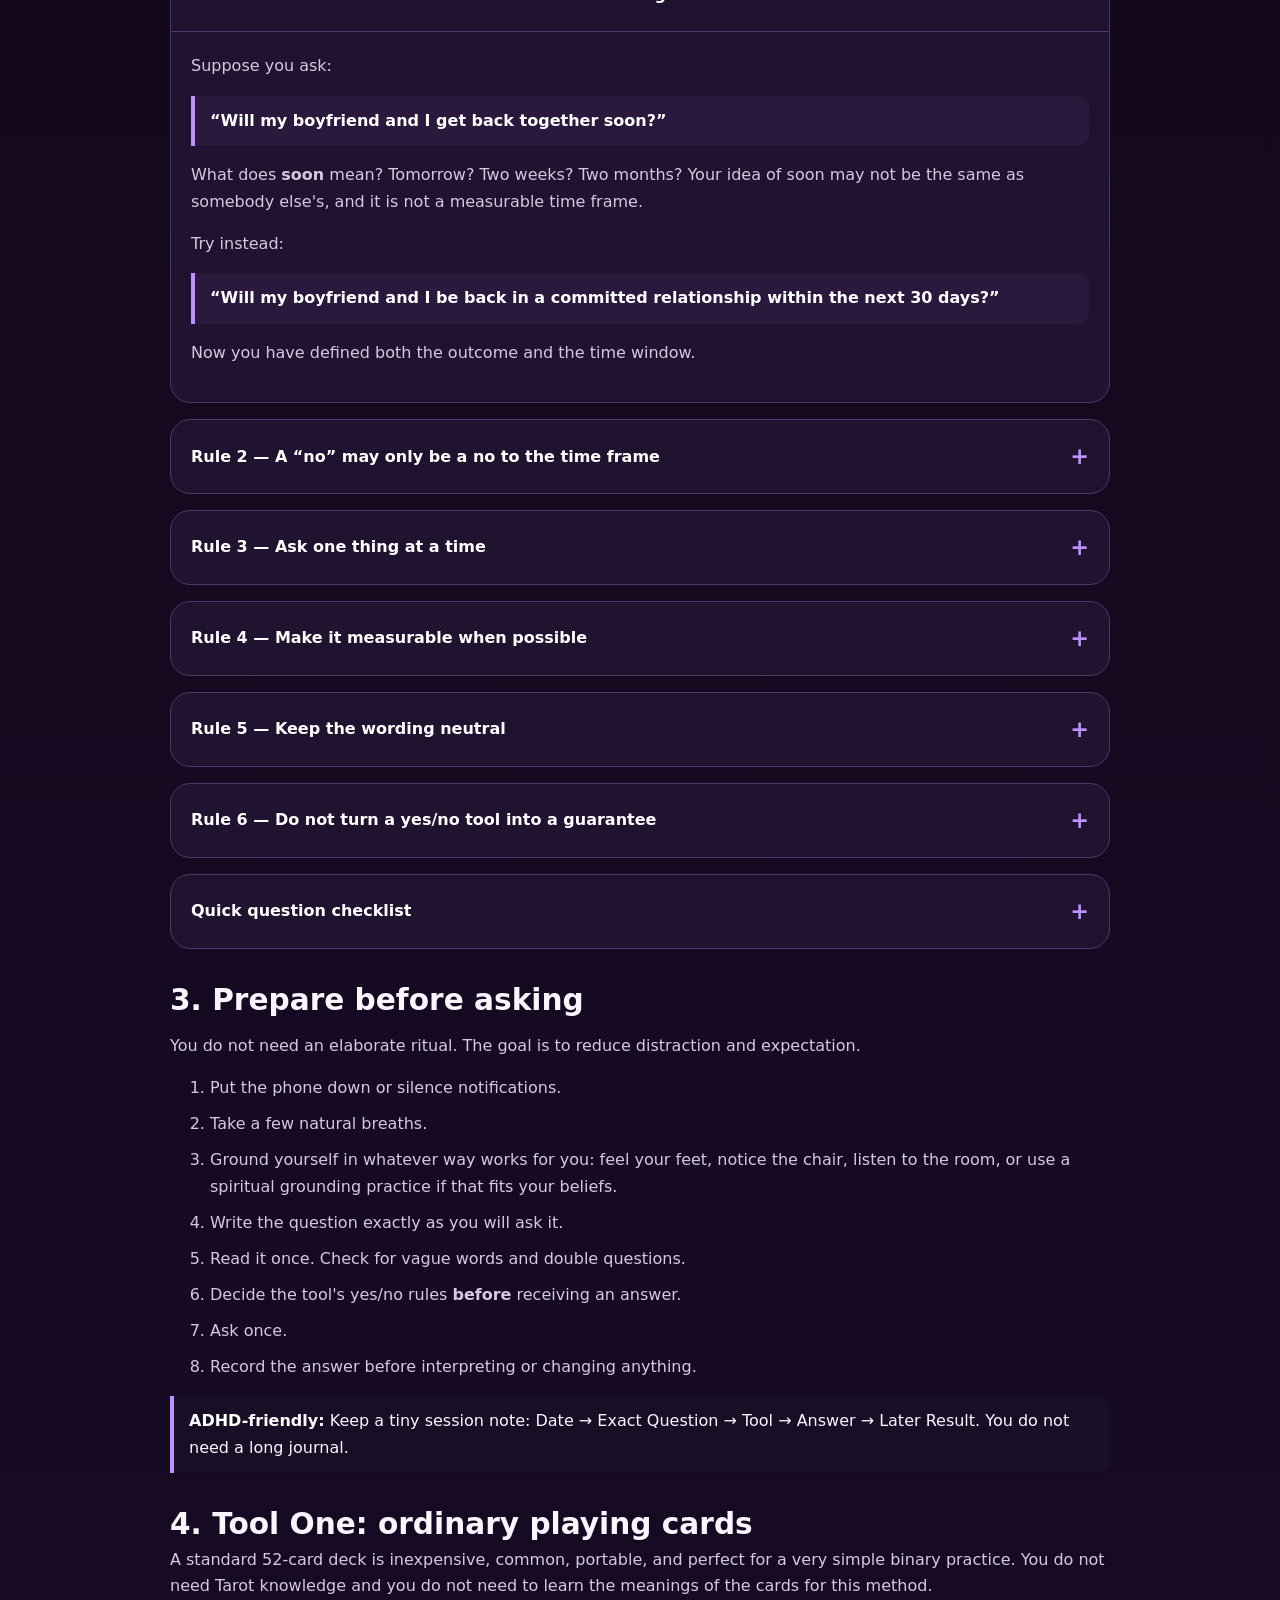
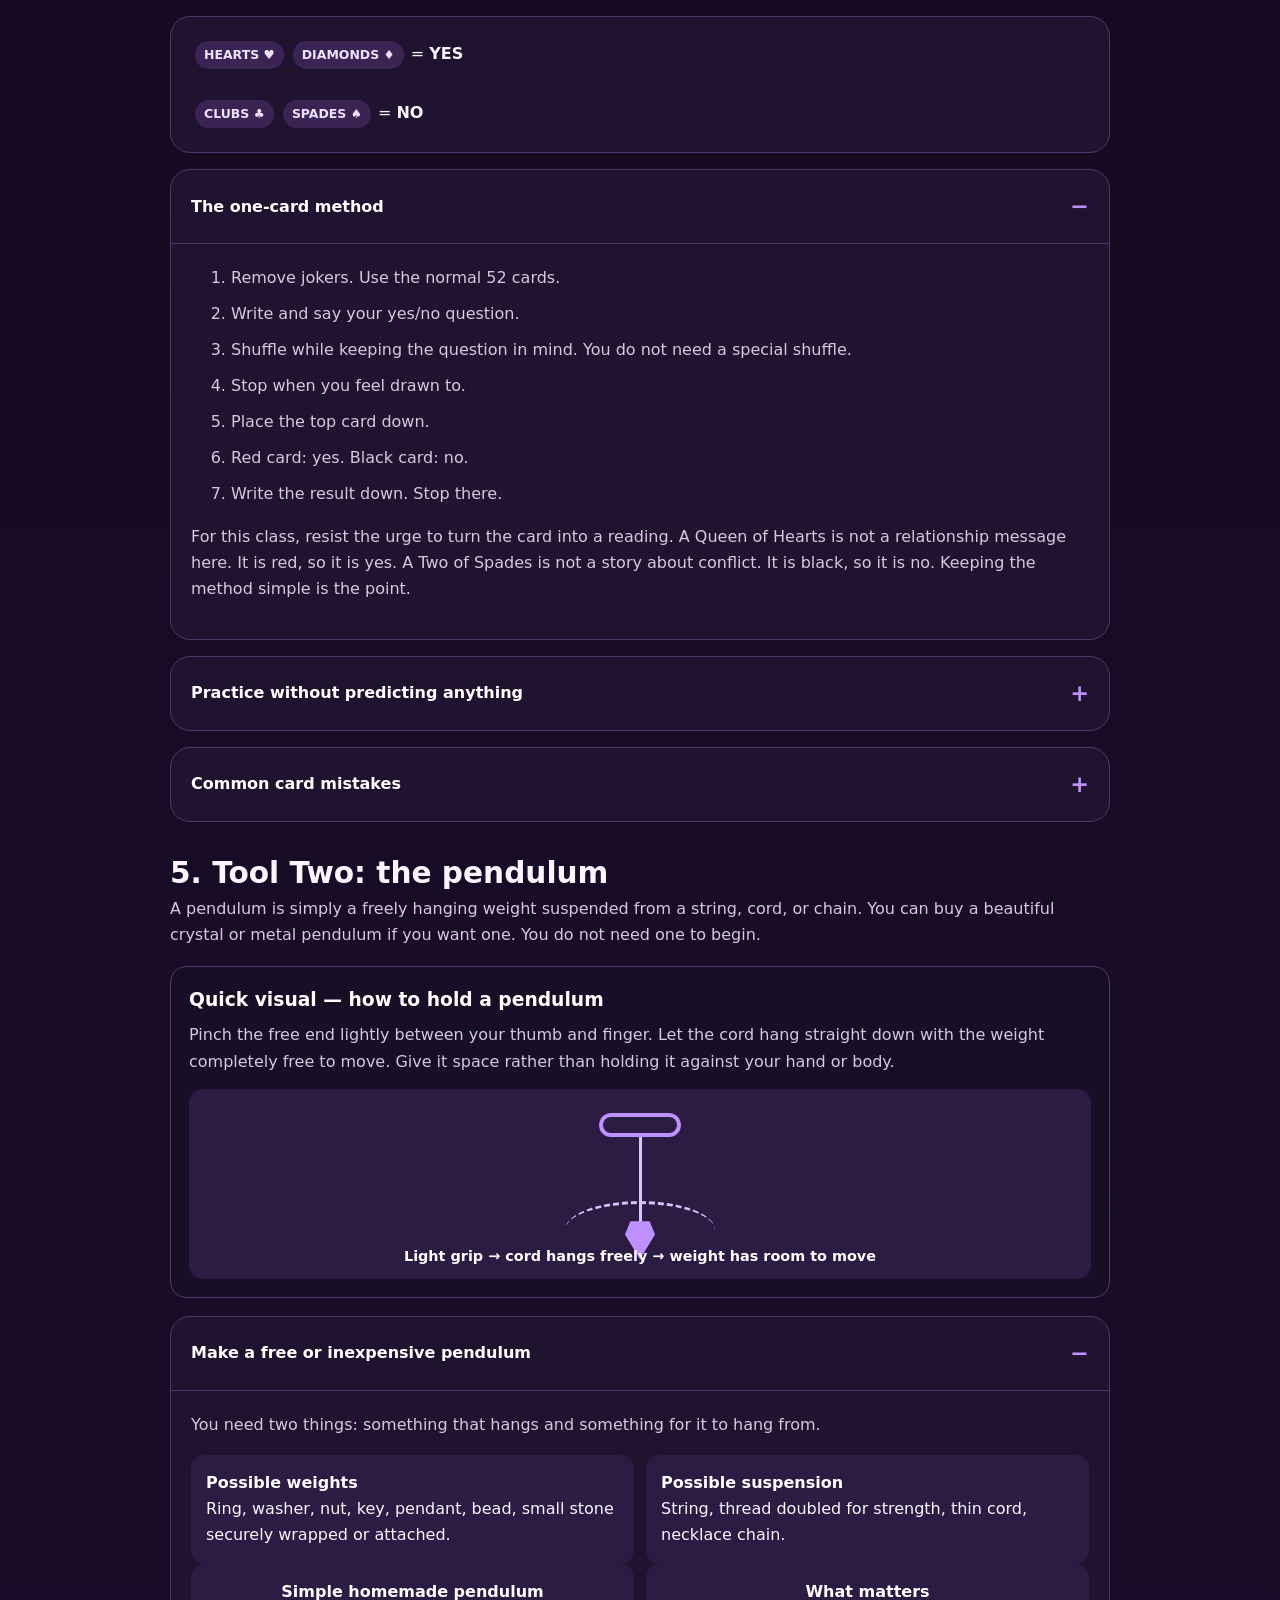
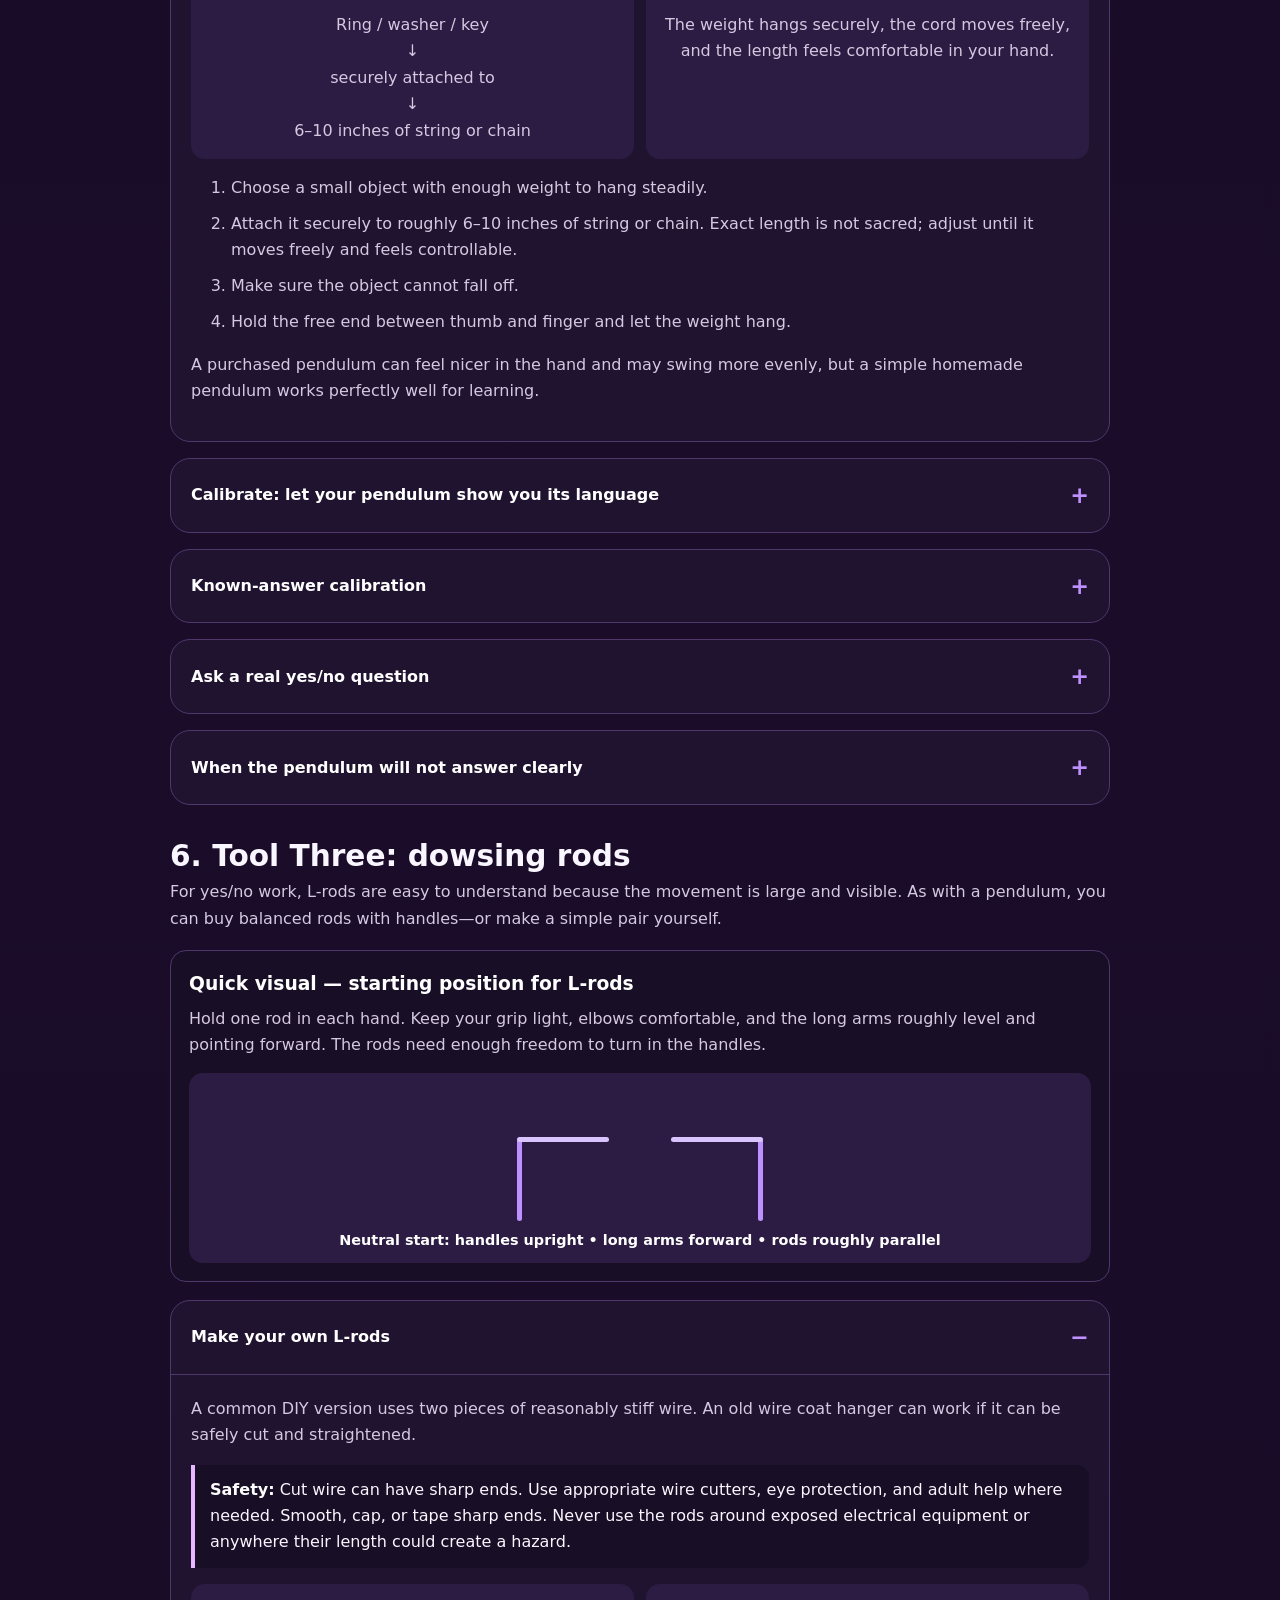
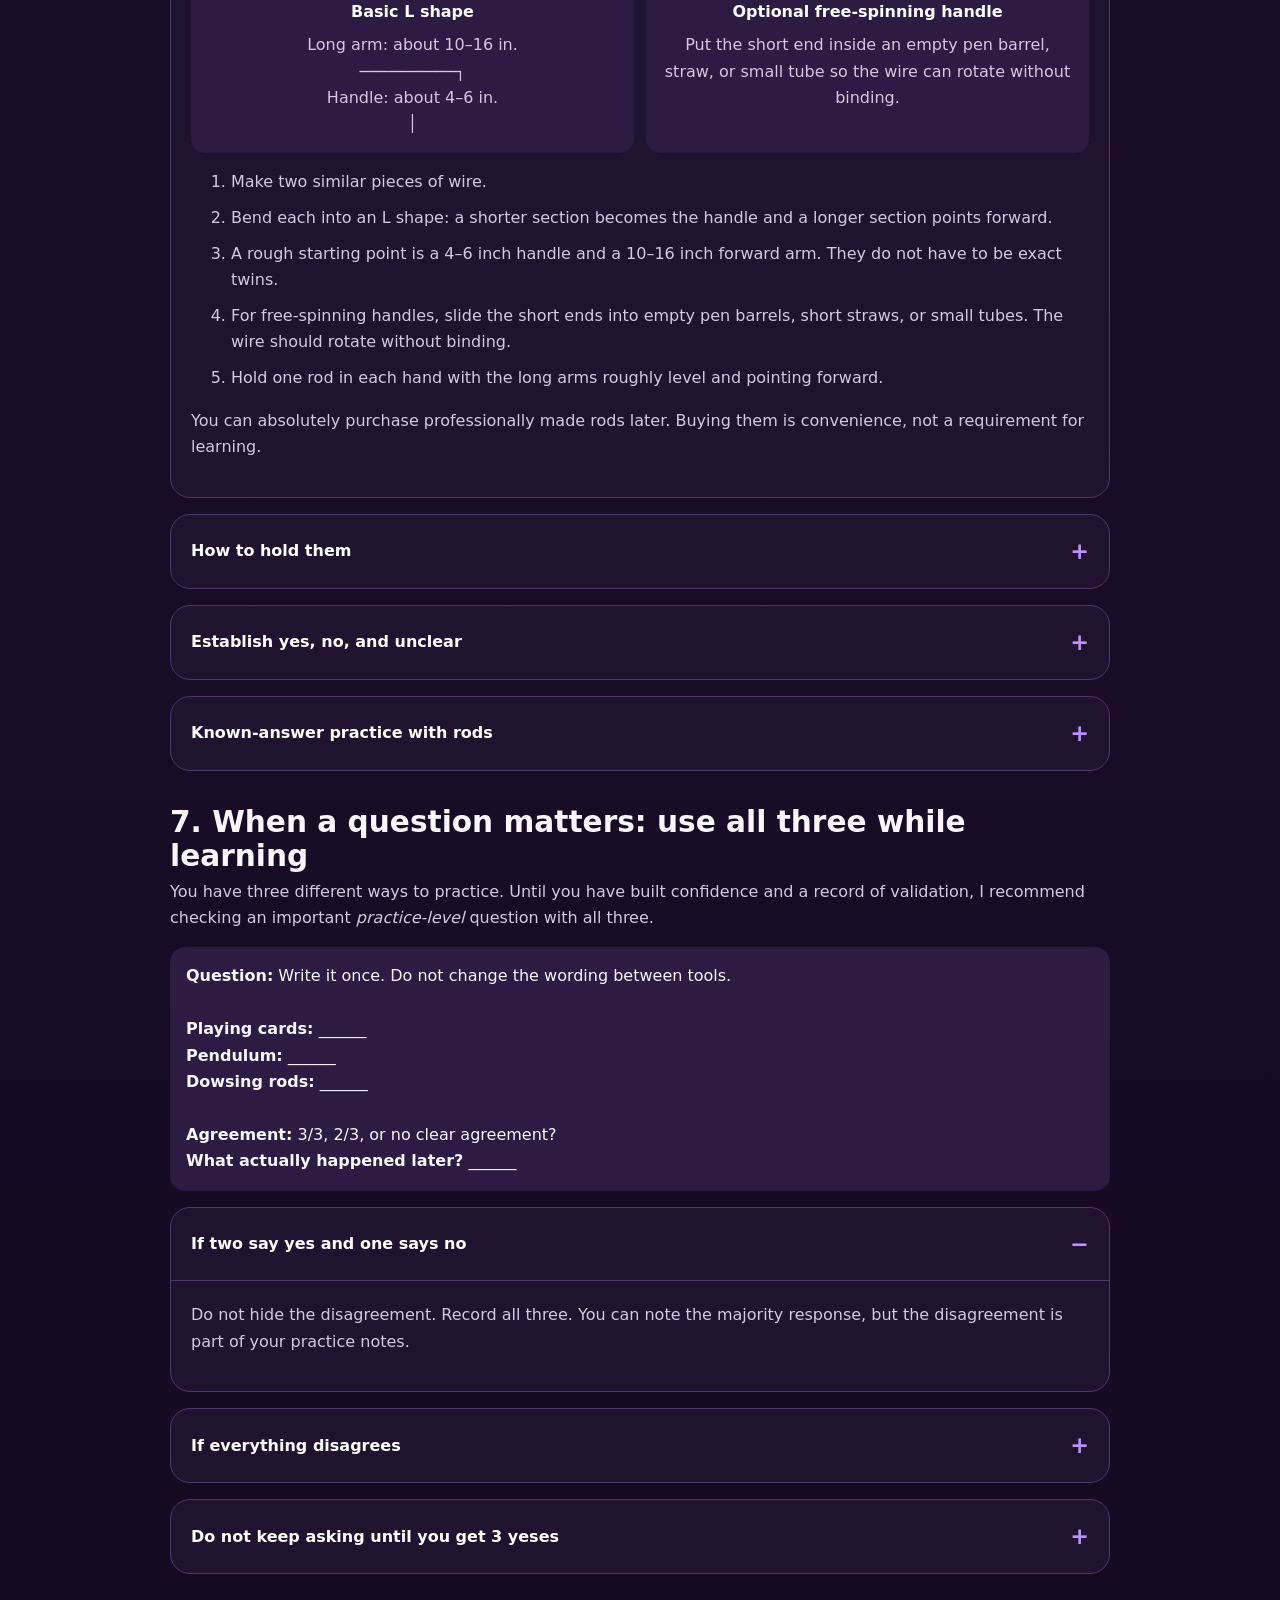
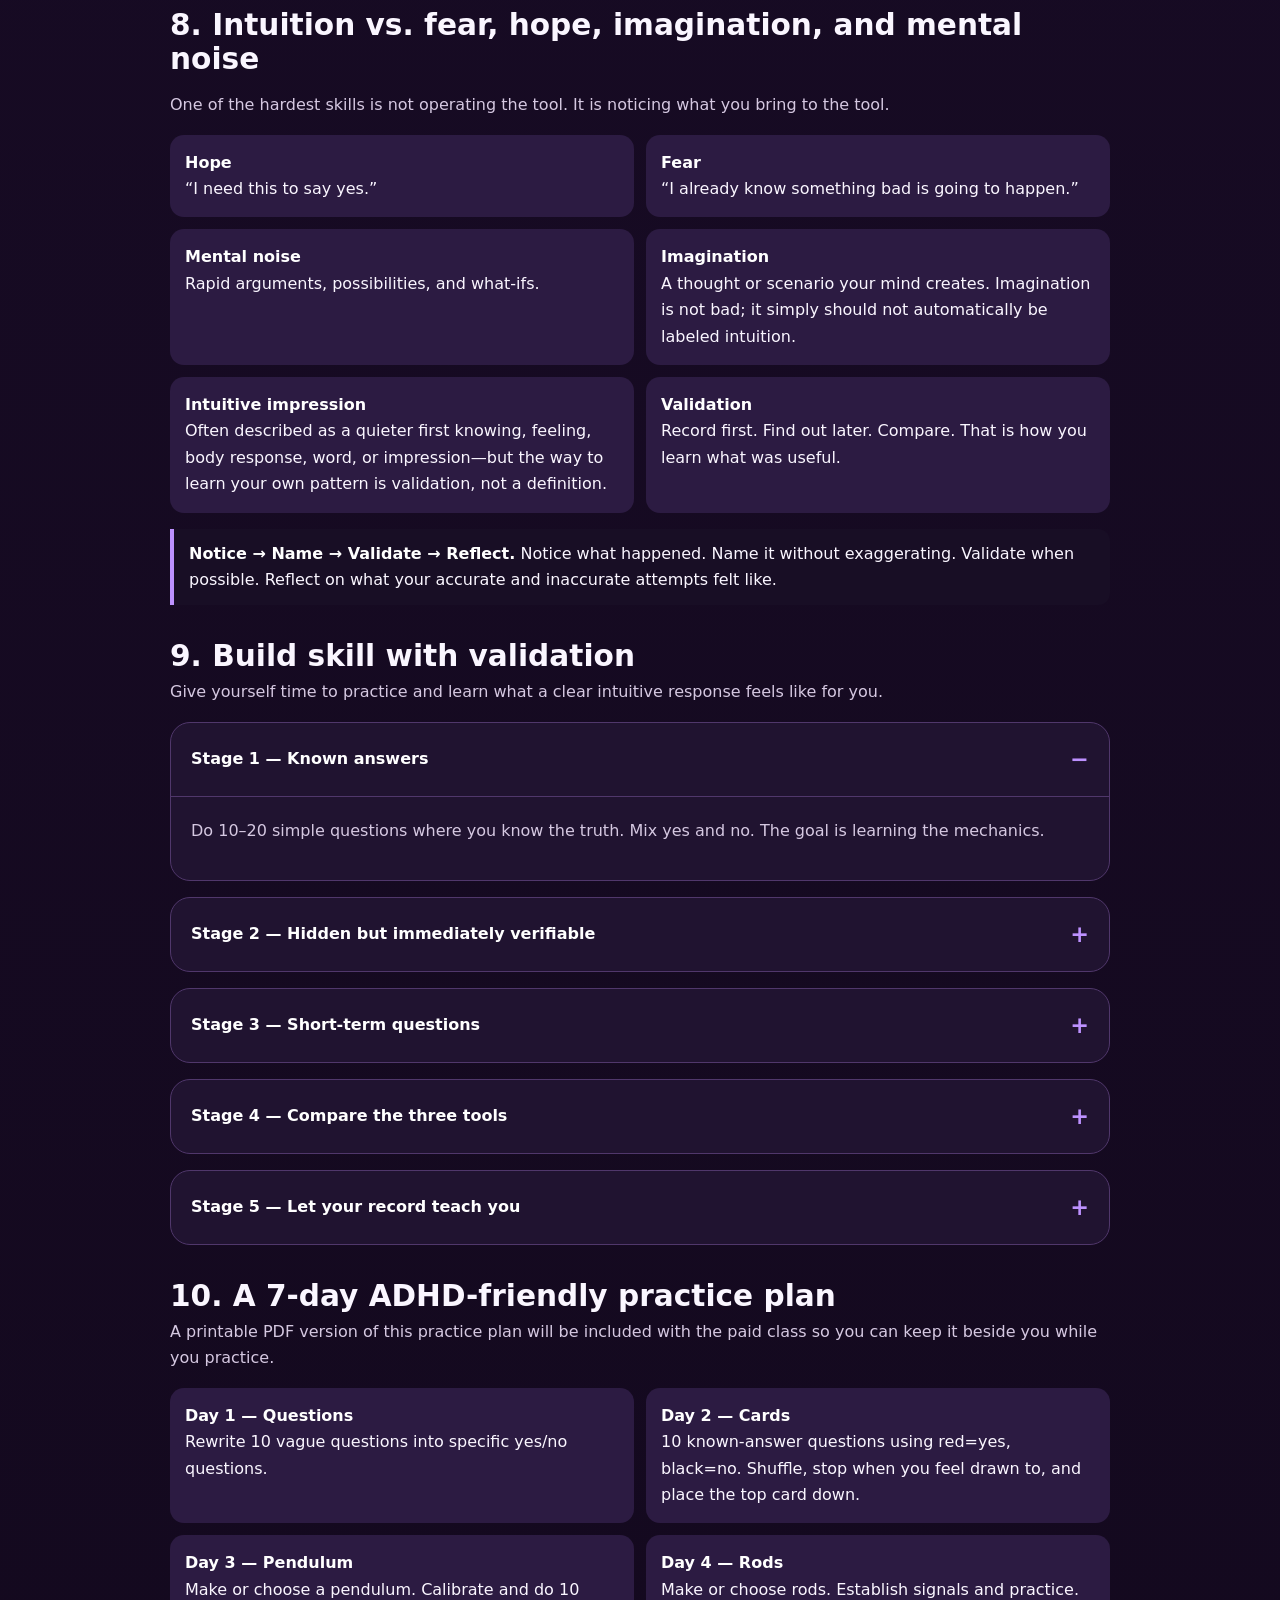
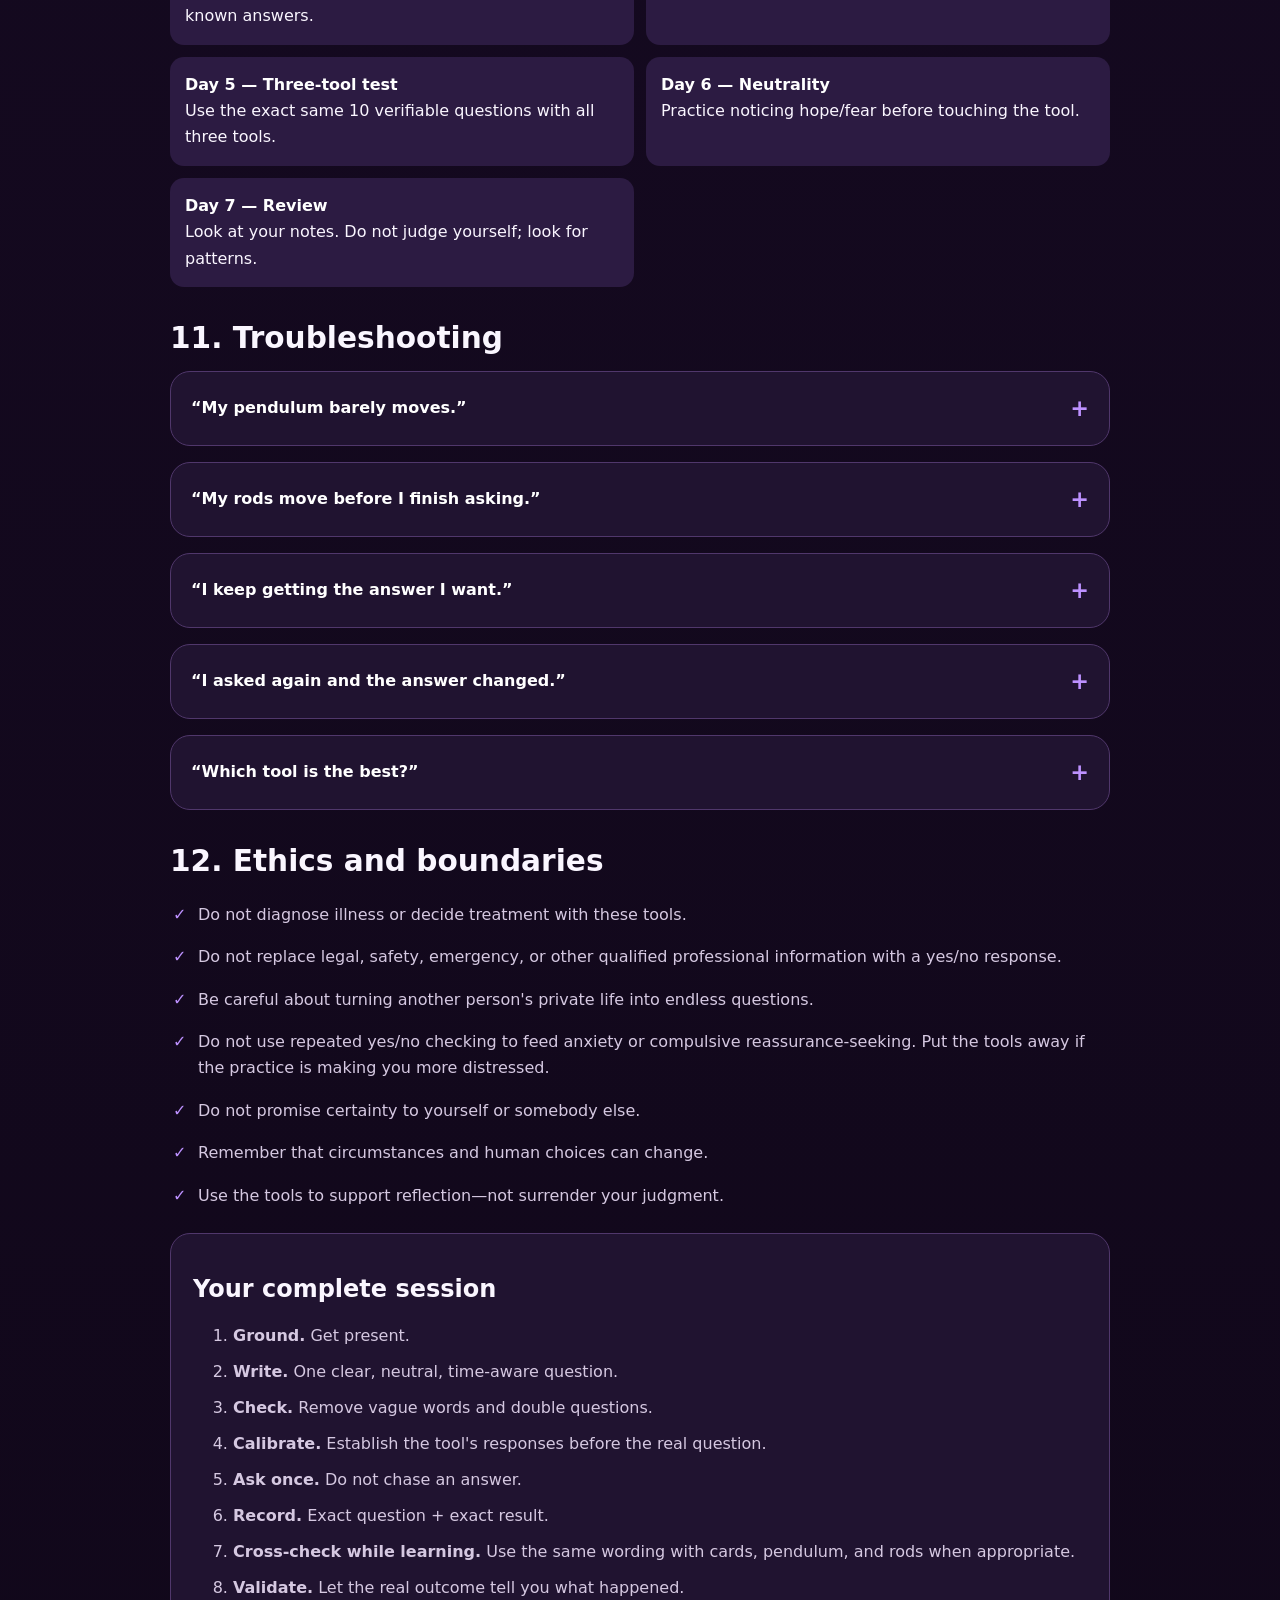
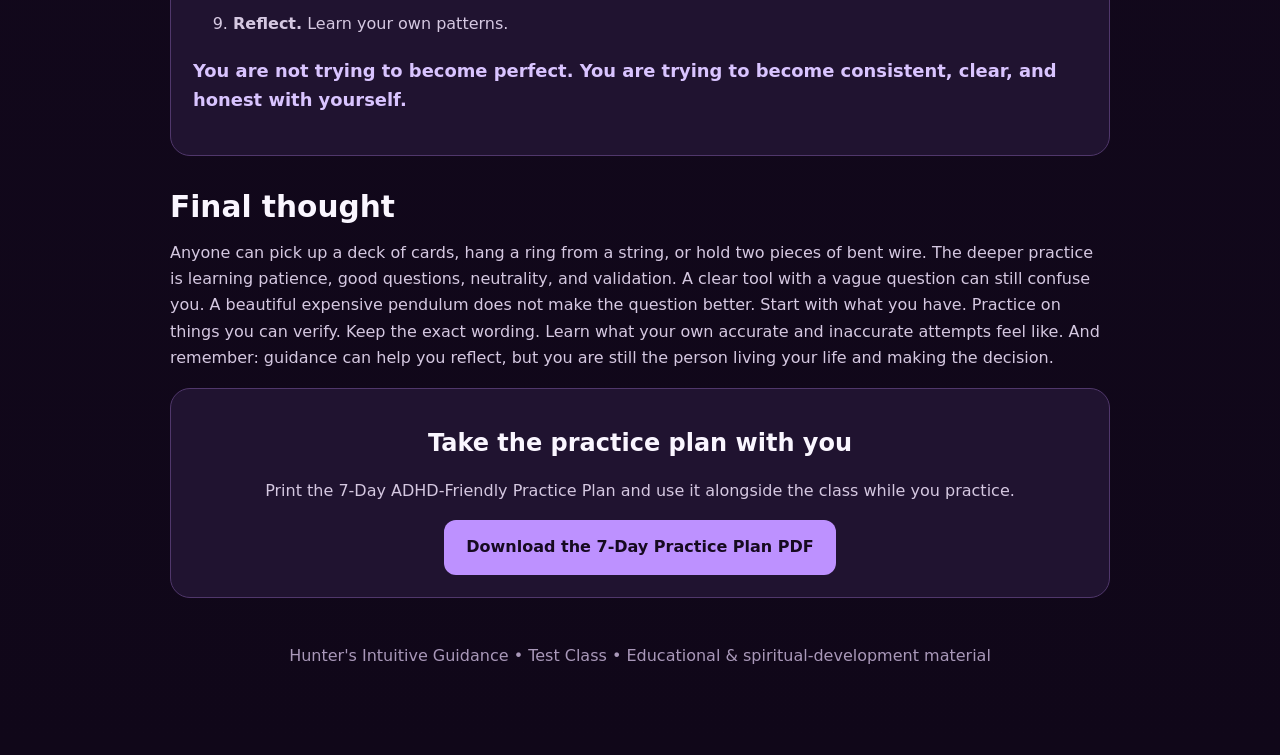
==== commit f1b88d83: "Add built-in pendulum and dowsing rod visual guides" ====
--- a/index.html
+++ b/index.html
@@ -1 +1 @@
-<!doctype html><html lang="en"><head><meta charset="utf-8"><meta name="viewport" content="width=device-width,initial-scale=1"><meta name="robots" content="noindex,nofollow"><title>Yes or No: Three Practical Intuition Tools</title><style>:root{--bg:#100719;--card:#211431;--card2:#2c1b42;--text:#faf6ff;--muted:#d5c8e1;--accent:#bd91ff;--line:#50376b;--soft:#180e25;--good:#d9c4ff}*{box-sizing:border-box}html{scroll-behavior:smooth}body{margin:0;font-family:system-ui,-apple-system,Segoe UI,Roboto,sans-serif;background:linear-gradient(180deg,#100719,#1b0d2a 45%,#100719);color:var(--text);line-height:1.65}main{width:min(940px,94%);margin:auto;padding:24px 0 70px}header{text-align:center;padding:38px 10px 24px}.tag{font-size:.78rem;letter-spacing:.14em;font-weight:900;color:var(--accent)}h1{font-size:clamp(2.25rem,8vw,4.5rem);line-height:1.02;margin:.35rem 0 1rem}h2{line-height:1.15}.lead{font-size:1.13rem;max-width:790px;margin:auto;color:var(--muted)}p,li{color:var(--muted)}.card,.notice,details{background:rgba(33,20,49,.97);border:1px solid var(--line);border-radius:20px;margin:16px 0;padding:22px}.notice{background:#251532}.quick{display:grid;grid-template-columns:repeat(3,1fr);gap:11px;margin:18px 0}.quick a{padding:14px;border:1px solid var(--line);border-radius:14px;background:var(--card2);color:#fff;text-decoration:none;text-align:center;font-weight:850}.lesson{margin-top:34px;scroll-margin-top:18px}.lesson>h2{font-size:1.85rem;margin-bottom:6px}.lesson-intro{margin-top:0}.tip,.warning,.example{border-left:4px solid var(--accent);padding:12px 15px;background:var(--soft);border-radius:0 12px 12px 0;margin:16px 0}.warning{border-left-color:#e7b8ff}.example{background:#2a193d}.tip strong,.warning strong,.example strong{color:#fff}details{padding:0;overflow:hidden}summary{cursor:pointer;padding:18px 20px;font-weight:850;color:#fff;list-style:none;display:flex;justify-content:space-between;gap:14px;align-items:center}summary::-webkit-details-marker{display:none}summary:after{content:'+';font-size:1.4rem;color:var(--accent)}details[open] summary:after{content:'−'}details[open] summary{border-bottom:1px solid var(--line)}.inside{padding:5px 20px 20px}.steps li{margin:.6rem 0}.grid{display:grid;grid-template-columns:1fr 1fr;gap:12px}.box{background:var(--card2);padding:15px;border-radius:14px}.box strong{display:block;color:#fff}.pill{display:inline-block;background:#3b2454;color:#eee2ff;border-radius:999px;padding:4px 9px;font-size:.78rem;font-weight:850;margin:2px}.check{list-style:none;padding:0}.check li{padding:8px 0 8px 28px;position:relative}.check li:before{content:'✓';position:absolute;left:3px;color:var(--accent);font-weight:900}.practice{background:var(--card2);padding:16px;border-radius:15px;margin:15px 0}.rule{font-size:1.12rem;color:var(--good);font-weight:850}.download-card{text-align:center}.download-btn{display:inline-block;padding:14px 22px;border-radius:12px;background:var(--accent);color:#160a20;text-decoration:none;font-weight:900}.footer{text-align:center;margin-top:45px;color:#a998b9}@media(max-width:650px){main{width:100%;padding:8px 10px 35px}header{padding-top:25px}.card,.notice{padding:17px;border-radius:16px}.quick,.grid{grid-template-columns:1fr}summary{padding:16px}.inside{padding:3px 16px 17px}.lesson{margin-top:28px}h1{font-size:2.35rem}.lead{font-size:1.02rem}}</style></head><body><main><header><div class="tag">ADHD-FRIENDLY COMPLETE CLASS</div><h1>Yes or No</h1><p class="lead">Three simple tools. One important skill: learning how to ask a clear question and get a clear answer. In this class you will learn a simple yes/no method using ordinary playing cards, a pendulum, and dowsing rods. You will also learn how to make your own tools for little or no cost, how to practice with answers you can verify, and why the wording of your question can completely change what you think an answer means.</p></header><div class="notice"><strong>Important:</strong> This class is for spiritual exploration, intuition practice, reflection, and education. Do not use these methods instead of medical, mental-health, legal, emergency, safety, or other qualified professional advice.</div><section class="card"><h2>What you are learning</h2><p>This is deliberately focused. We are <b>not</b> learning full cartomancy readings. We are learning how to work with a binary question: <b>yes or no</b>.</p><div class="quick"><a href="#start">Start Here — Section 1</a><a href="#questions">Ask Better Questions</a><a href="#cards">Playing Cards</a><a href="#pendulum">Pendulum</a><a href="#rods">Dowsing Rods</a><a href="#three">Use All Three</a><a href="#practice">Practice Plan</a></div><p class="rule">The tool is not the most important part. The question is.</p></section><section class="lesson" id="start"><h2>1. Before the tools: what are you actually doing?</h2><p class="lesson-intro">A yes/no practice takes something complicated and temporarily reduces it to two possible answers. That simplicity can be useful, but it can also create false confidence if the question itself is vague.</p><div class="grid"><div class="box"><strong>Playing cards</strong>You establish a simple rule before drawing. In this class: red = yes, black = no.</div><div class="box"><strong>Pendulum</strong>You establish which movement represents yes, no, and ideally unclear/not now.</div><div class="box"><strong>Dowsing rods</strong>You establish your yes/no movements before asking the real question.</div><div class="box"><strong>Your responsibility</strong>You ask clearly, stay as neutral as possible, record the answer, and validate when reality gives you feedback.</div></div><div class="tip"><strong>Hunter's approach:</strong> Guides guide; they do not decide. These tools are part of your spiritual and intuitive practice, but you remain responsible for your choices.</div></section><section class="lesson" id="questions"><h2>2. The art of the yes/no question</h2><p class="lesson-intro">This may be the most valuable part of the entire class. A tool can give a perfectly clear response to a badly written question—and the answer can still be almost useless.</p><details open><summary>Rule 1 — Define words that can mean different things</summary><div class="inside"><p>Suppose you ask:</p><div class="example"><strong>“Will my boyfriend and I get back together soon?”</strong></div><p>What does <b>soon</b> mean? Tomorrow? Two weeks? Two months? Your idea of soon may not be the same as somebody else's, and it is not a measurable time frame.</p><p>Try instead:</p><div class="example"><strong>“Will my boyfriend and I be back in a committed relationship within the next 30 days?”</strong></div><p>Now you have defined both the outcome and the time window.</p></div></details><details><summary>Rule 2 — A “no” may only be a no to the time frame</summary><div class="inside"><p>This is one of the easiest mistakes to make. Ask, “Will we get back together within one month?” and receive no. That does <b>not</b> automatically mean “we will never get back together.” It only means the answer to the question you actually asked was no.</p><div class="example"><strong>One month: No. Two months: possibly Yes.</strong><br>The first answer was not necessarily wrong. You changed the question.</div><p>This is why you should write down the exact wording instead of remembering a shortened version of it later.</p></div></details><details><summary>Rule 3 — Ask one thing at a time</summary><div class="inside"><p>Avoid compound questions.</p><div class="example"><strong>Too much:</strong> “Will I get the job and be happy there?”<br><br><strong>Better:</strong> “Will I be offered this specific job by October 1?” Then, separately, explore the second issue.</div><p>One part of a compound question could be yes while another is no. A binary tool has no clean way to explain that.</p></div></details><details><summary>Rule 4 — Make it measurable when possible</summary><div class="inside"><p>Words such as <i>soon, successful, better, rich, happy, good, enough</i> can be slippery. Define what you mean.</p><div class="example"><strong>Vague:</strong> “Will my business do better?”<br><strong>Clearer:</strong> “Will my business receive at least 10 paid orders during October?”</div></div></details><details><summary>Rule 5 — Keep the wording neutral</summary><div class="inside"><p>If you desperately want one answer, it becomes harder to separate intuition from hope, fear, and expectation.</p><p>Instead of repeatedly asking until you get the answer you want, ask once, record it, and let reality eventually validate it.</p></div></details><details><summary>Rule 6 — Do not turn a yes/no tool into a guarantee</summary><div class="inside"><p>A yes/no response is guidance or practice—not permission to ignore important real-world information. For medical, mental-health, legal, emergency, or safety matters, use the appropriate qualified professional or reliable source.</p></div></details><details><summary>Quick question checklist</summary><div class="inside"><ul class="check"><li>Can this genuinely be answered yes or no?</li><li>Am I asking only one thing?</li><li>Have I defined vague words?</li><li>Does a time frame matter?</li><li>Will I know what a yes means?</li><li>Will I know what a no means?</li><li>Am I calm enough to accept either answer?</li><li>Can the result eventually be verified?</li></ul></div></details></section><section class="lesson"><h2>3. Prepare before asking</h2><p>You do not need an elaborate ritual. The goal is to reduce distraction and expectation.</p><ol class="steps"><li>Put the phone down or silence notifications.</li><li>Take a few natural breaths.</li><li>Ground yourself in whatever way works for you: feel your feet, notice the chair, listen to the room, or use a spiritual grounding practice if that fits your beliefs.</li><li>Write the question exactly as you will ask it.</li><li>Read it once. Check for vague words and double questions.</li><li>Decide the tool's yes/no rules <b>before</b> receiving an answer.</li><li>Ask once.</li><li>Record the answer before interpreting or changing anything.</li></ol><div class="tip"><strong>ADHD-friendly:</strong> Keep a tiny session note: Date → Exact Question → Tool → Answer → Later Result. You do not need a long journal.</div></section><section class="lesson" id="cards"><h2>4. Tool One: ordinary playing cards</h2><p class="lesson-intro">A standard 52-card deck is inexpensive, common, portable, and perfect for a very simple binary practice. You do not need Tarot knowledge and you do not need to learn the meanings of the cards for this method.</p><div class="card"><span class="pill">HEARTS ♥</span> <span class="pill">DIAMONDS ♦</span> = <b>YES</b><br><br><span class="pill">CLUBS ♣</span> <span class="pill">SPADES ♠</span> = <b>NO</b></div><details open><summary>The one-card method</summary><div class="inside"><ol class="steps"><li>Remove jokers. Use the normal 52 cards.</li><li>Write and say your yes/no question.</li><li>Shuffle while keeping the question in mind. You do not need a special shuffle.</li><li>Stop when you feel drawn to.</li><li>Place the top card down.</li><li>Red card: yes. Black card: no.</li><li>Write the result down. Stop there.</li></ol><p>For this class, resist the urge to turn the card into a reading. A Queen of Hearts is not a relationship message here. It is red, so it is yes. A Two of Spades is not a story about conflict. It is black, so it is no. Keeping the method simple is the point.</p></div></details><details><summary>Practice without predicting anything</summary><div class="inside"><p>Use facts you already know, but make them genuinely binary.</p><div class="practice">“Is my first name Hunter?”<br>“Am I currently inside a building?”<br>“Is today [correct day]?”<br>Then deliberately ask a few questions whose answer is no.</div><p>Known-answer practice teaches the routine without the emotional pressure of a future question.</p></div></details><details><summary>Common card mistakes</summary><div class="inside"><ul><li>Changing red/black meanings after seeing the card.</li><li>Drawing again because you do not like the answer.</li><li>Adding card meanings when the exercise is only yes/no.</li><li>Asking the same question over and over.</li><li>Using a vague question and blaming the deck.</li></ul></div></details></section><section class="lesson" id="pendulum"><h2>5. Tool Two: the pendulum</h2><p class="lesson-intro">A pendulum is simply a freely hanging weight suspended from a string, cord, or chain. You can buy a beautiful crystal or metal pendulum if you want one. You do not need one to begin.</p><details open><summary>Make a free or inexpensive pendulum</summary><div class="inside"><p>You need two things: something that hangs and something for it to hang from.</p><div class="grid"><div class="box"><strong>Possible weights</strong>Ring, washer, nut, key, pendant, bead, small stone securely wrapped or attached.</div><div class="box"><strong>Possible suspension</strong>String, thread doubled for strength, thin cord, necklace chain.</div></div><ol class="steps"><li>Choose a small object with enough weight to hang steadily.</li><li>Attach it securely to roughly 6–10 inches of string or chain. Exact length is not sacred; adjust until it moves freely and feels controllable.</li><li>Make sure the object cannot fall off.</li><li>Hold the free end between thumb and finger and let the weight hang.</li></ol><p>A purchased pendulum can feel nicer in the hand and may swing more evenly, but a simple homemade pendulum works perfectly well for learning.</p></div></details><details><summary>Calibrate: let your pendulum show you its language</summary><div class="inside"><p>Do not assume clockwise always means yes or side-to-side always means no. Establish your own signals.</p><ol class="steps"><li>Rest your elbow or forearm comfortably if that helps reduce strain.</li><li>Let the pendulum become still.</li><li>Say, “Show me yes.” Observe the movement.</li><li>Still it again.</li><li>Say, “Show me no.” Observe the different movement.</li><li>Then ask, “Show me unclear / I don't know / not now.” A third response is useful because not every question deserves a forced yes or no.</li><li>Repeat the calibration and make sure the movements remain distinguishable.</li></ol><p>Your yes might be forward/back, side-to-side, clockwise, or something else. The consistency matters more than copying somebody else's directions.</p></div></details><details><summary>Known-answer calibration</summary><div class="inside"><p>After “show me yes/no,” test the signals with facts.</p><ol class="steps"><li>Ask your real name. It should produce your yes signal.</li><li>Ask a deliberately false name. It should produce no.</li><li>Ask several other easy, factual questions.</li><li>If responses are inconsistent, stop. Reset, ground, and practice later rather than forcing it.</li></ol></div></details><details><summary>Ask a real yes/no question</summary><div class="inside"><ol class="steps"><li>Write the exact question.</li><li>Calibrate yes/no/unclear.</li><li>Still the pendulum.</li><li>Ask once in a neutral voice.</li><li>Allow the pendulum to respond without trying to control the answer.</li><li>Observe which established signal develops.</li><li>Record it immediately.</li></ol></div></details><details><summary>When the pendulum will not answer clearly</summary><div class="inside"><p>Do not force a messy movement into yes or no. Check:</p><ul class="check"><li>Is the question actually binary?</li><li>Did you ask two things at once?</li><li>Did you use an undefined word such as “soon”?</li><li>Are you physically tired or shaky?</li><li>Are you highly emotional about the answer?</li><li>Did you establish an unclear/not-now signal?</li></ul><p>Sometimes the best answer for the session is simply: <b>I do not have a clear answer.</b></p></div></details></section><section class="lesson" id="rods"><h2>6. Tool Three: dowsing rods</h2><p class="lesson-intro">For yes/no work, L-rods are easy to understand because the movement is large and visible. As with a pendulum, you can buy balanced rods with handles—or make a simple pair yourself.</p><details open><summary>Make your own L-rods</summary><div class="inside"><p>A common DIY version uses two pieces of reasonably stiff wire. An old wire coat hanger can work if it can be safely cut and straightened.</p><div class="warning"><strong>Safety:</strong> Cut wire can have sharp ends. Use appropriate wire cutters, eye protection, and adult help where needed. Smooth, cap, or tape sharp ends. Never use the rods around exposed electrical equipment or anywhere their length could create a hazard.</div><ol class="steps"><li>Make two similar pieces of wire.</li><li>Bend each into an L shape: a shorter section becomes the handle and a longer section points forward.</li><li>A rough starting point is a 4–6 inch handle and a 10–16 inch forward arm. They do not have to be exact twins.</li><li>For free-spinning handles, slide the short ends into empty pen barrels, short straws, or small tubes. The wire should rotate without binding.</li><li>Hold one rod in each hand with the long arms roughly level and pointing forward.</li></ol><p>You can absolutely purchase professionally made rods later. Buying them is convenience, not a requirement for learning.</p></div></details><details><summary>How to hold them</summary><div class="inside"><ol class="steps"><li>Stand or sit comfortably.</li><li>Keep elbows near your sides without locking your arms.</li><li>Hold the handles gently so the rods can move freely.</li><li>Point the long arms forward and roughly parallel.</li><li>Give the rods room to swing without hitting your body or nearby objects.</li></ol></div></details><details><summary>Establish yes, no, and unclear</summary><div class="inside"><ol class="steps"><li>Start with rods forward.</li><li>Ask, “Show me yes.” Let the rods move and note the pattern.</li><li>Reset them to neutral.</li><li>Ask, “Show me no.” Note the different pattern.</li><li>Ask for “unclear / not now.”</li><li>Repeat until you can recognize your established responses.</li></ol><p>Some people's rods cross for yes and open for no. Others establish something different. Do not borrow somebody else's answer system after the fact. Calibrate first.</p></div></details><details><summary>Known-answer practice with rods</summary><div class="inside"><p>Use the same type of questions you used with the pendulum. Start with several obvious yes answers and several obvious no answers. Reset the rods between questions.</p><p>If the rods repeatedly fail known-answer tests, that is useful feedback. Work on your grip, neutrality, question wording, and practice rather than declaring every movement meaningful.</p></div></details></section><section class="lesson" id="three"><h2>7. When a question matters: use all three while learning</h2><p class="lesson-intro">You have three different ways to practice. Until you have built confidence and a record of validation, I recommend checking an important <i>practice-level</i> question with all three.</p><div class="practice"><b>Question:</b> Write it once. Do not change the wording between tools.<br><br><b>Playing cards:</b> ______<br><b>Pendulum:</b> ______<br><b>Dowsing rods:</b> ______<br><br><b>Agreement:</b> 3/3, 2/3, or no clear agreement?<br><b>What actually happened later?</b> ______</div><details open><summary>If two say yes and one says no</summary><div class="inside"><p>Do not hide the disagreement. Record all three. You can note the majority response, but the disagreement is part of your practice notes.</p></div></details><details><summary>If everything disagrees</summary><div class="inside"><p>That is not failure. Check the question, your emotional state, and your calibration. Put it down and return later if appropriate. “Unclear” is more honest than forcing a conclusion.</p></div></details><details><summary>Do not keep asking until you get 3 yeses</summary><div class="inside"><p>If you repeat the same question again and again, eventually you may get the combination you want. That teaches you nothing. One clean attempt per tool is much more useful for validation.</p></div></details></section><section class="lesson"><h2>8. Intuition vs. fear, hope, imagination, and mental noise</h2><p>One of the hardest skills is not operating the tool. It is noticing what you bring to the tool.</p><div class="grid"><div class="box"><strong>Hope</strong>“I need this to say yes.”</div><div class="box"><strong>Fear</strong>“I already know something bad is going to happen.”</div><div class="box"><strong>Mental noise</strong>Rapid arguments, possibilities, and what-ifs.</div><div class="box"><strong>Imagination</strong>A thought or scenario your mind creates. Imagination is not bad; it simply should not automatically be labeled intuition.</div><div class="box"><strong>Intuitive impression</strong>Often described as a quieter first knowing, feeling, body response, word, or impression—but the way to learn your own pattern is validation, not a definition.</div><div class="box"><strong>Validation</strong>Record first. Find out later. Compare. That is how you learn what was useful.</div></div><div class="tip"><strong>Notice → Name → Validate → Reflect.</strong> Notice what happened. Name it without exaggerating. Validate when possible. Reflect on what your accurate and inaccurate attempts felt like.</div></section><section class="lesson" id="practice"><h2>9. Build skill with validation</h2><p class="lesson-intro">Give yourself time to practice and learn what a clear intuitive response feels like for you.</p><details open><summary>Stage 1 — Known answers</summary><div class="inside"><p>Do 10–20 simple questions where you know the truth. Mix yes and no. The goal is learning the mechanics.</p></div></details><details><summary>Stage 2 — Hidden but immediately verifiable</summary><div class="inside"><p>Have somebody prepare simple targets you do not know, or use randomized factual practice where the answer can be revealed immediately.</p></div></details><details><summary>Stage 3 — Short-term questions</summary><div class="inside"><p>Use low-stakes questions with a clear outcome and short time window. Record them before the outcome occurs.</p></div></details><details><summary>Stage 4 — Compare the three tools</summary><div class="inside"><p>Track each tool separately. You may discover that one feels easier or produces more consistent validation for you. You do not need to be equally comfortable with all three.</p></div></details><details><summary>Stage 5 — Let your record teach you</summary><div class="inside"><p>After enough practice, review:</p><ul class="check"><li>Which tool feels most natural?</li><li>Which tool validates most often?</li><li>Do emotional questions lower your consistency?</li><li>Do vague questions cause more confusion?</li><li>What does a genuinely clear response feel like for you?</li></ul></div></details></section><section class="lesson"><h2>10. A 7-day ADHD-friendly practice plan</h2><p class="lesson-intro">A printable PDF version of this practice plan will be included with the paid class so you can keep it beside you while you practice.</p><div class="grid"><div class="box"><strong>Day 1 — Questions</strong>Rewrite 10 vague questions into specific yes/no questions.</div><div class="box"><strong>Day 2 — Cards</strong>10 known-answer questions using red=yes, black=no. Shuffle, stop when you feel drawn to, and place the top card down.</div><div class="box"><strong>Day 3 — Pendulum</strong>Make or choose a pendulum. Calibrate and do 10 known answers.</div><div class="box"><strong>Day 4 — Rods</strong>Make or choose rods. Establish signals and practice.</div><div class="box"><strong>Day 5 — Three-tool test</strong>Use the exact same 10 verifiable questions with all three tools.</div><div class="box"><strong>Day 6 — Neutrality</strong>Practice noticing hope/fear before touching the tool.</div><div class="box"><strong>Day 7 — Review</strong>Look at your notes. Do not judge yourself; look for patterns.</div></div></section><section class="lesson"><h2>11. Troubleshooting</h2><details><summary>“My pendulum barely moves.”</summary><div class="inside"><p>Check that the weight hangs freely, shorten or lengthen the cord, support your arm comfortably, and practice with known answers. A huge swing is not required.</p></div></details><details><summary>“My rods move before I finish asking.”</summary><div class="inside"><p>Reset, relax your grip, and write the question first. Give yourself a moment to settle before asking.</p></div></details><details><summary>“I keep getting the answer I want.”</summary><div class="inside"><p>Switch to verifiable neutral practice for a while. If you cannot accept no, it may not be a good time to ask that question.</p></div></details><details><summary>“I asked again and the answer changed.”</summary><div class="inside"><p>First ask whether anything in the question actually changed: wording, time frame, facts, or your method. If nothing changed, repeated questioning may simply be adding noise. Use the first properly calibrated attempt in your practice record.</p></div></details><details><summary>“Which tool is the best?”</summary><div class="inside"><p>The best practice tool is the one you can use consistently and validate. Cards are extremely accessible. Pendulums are compact. Rods provide large visible movement. Try all three before deciding.</p></div></details></section><section class="lesson"><h2>12. Ethics and boundaries</h2><ul class="check"><li>Do not diagnose illness or decide treatment with these tools.</li><li>Do not replace legal, safety, emergency, or other qualified professional information with a yes/no response.</li><li>Be careful about turning another person's private life into endless questions.</li><li>Do not use repeated yes/no checking to feed anxiety or compulsive reassurance-seeking. Put the tools away if the practice is making you more distressed.</li><li>Do not promise certainty to yourself or somebody else.</li><li>Remember that circumstances and human choices can change.</li><li>Use the tools to support reflection—not surrender your judgment.</li></ul></section><section class="card"><h2>Your complete session</h2><ol class="steps"><li><b>Ground.</b> Get present.</li><li><b>Write.</b> One clear, neutral, time-aware question.</li><li><b>Check.</b> Remove vague words and double questions.</li><li><b>Calibrate.</b> Establish the tool's responses before the real question.</li><li><b>Ask once.</b> Do not chase an answer.</li><li><b>Record.</b> Exact question + exact result.</li><li><b>Cross-check while learning.</b> Use the same wording with cards, pendulum, and rods when appropriate.</li><li><b>Validate.</b> Let the real outcome tell you what happened.</li><li><b>Reflect.</b> Learn your own patterns.</li></ol><p class="rule">You are not trying to become perfect. You are trying to become consistent, clear, and honest with yourself.</p></section><section class="lesson"><h2>Final thought</h2><p>Anyone can pick up a deck of cards, hang a ring from a string, or hold two pieces of bent wire. The deeper practice is learning patience, good questions, neutrality, and validation. A clear tool with a vague question can still confuse you. A beautiful expensive pendulum does not make the question better. Start with what you have. Practice on things you can verify. Keep the exact wording. Learn what your own accurate and inaccurate attempts feel like. And remember: guidance can help you reflect, but you are still the person living your life and making the decision.</p></section><section class="card download-card"><h2>Take the practice plan with you</h2><p>Print the 7-Day ADHD-Friendly Practice Plan and use it alongside the class while you practice.</p><a class="download-btn" href="Yes-or-No-7-Day-ADHD-Friendly-Practice-Plan.pdf" download>Download the 7-Day Practice Plan PDF</a></section><p class="footer">Hunter's Intuitive Guidance • Test Class • Educational & spiritual-development material</p></main></body></html>+<!doctype html><html lang="en"><head><meta charset="utf-8"><meta name="viewport" content="width=device-width,initial-scale=1"><meta name="robots" content="noindex,nofollow"><title>Yes or No: Three Practical Intuition Tools</title><style>:root{--bg:#100719;--card:#211431;--card2:#2c1b42;--text:#faf6ff;--muted:#d5c8e1;--accent:#bd91ff;--line:#50376b;--soft:#180e25;--good:#d9c4ff}*{box-sizing:border-box}html{scroll-behavior:smooth}body{margin:0;font-family:system-ui,-apple-system,Segoe UI,Roboto,sans-serif;background:linear-gradient(180deg,#100719,#1b0d2a 45%,#100719);color:var(--text);line-height:1.65}main{width:min(940px,94%);margin:auto;padding:24px 0 70px}header{text-align:center;padding:38px 10px 24px}.tag{font-size:.78rem;letter-spacing:.14em;font-weight:900;color:var(--accent)}h1{font-size:clamp(2.25rem,8vw,4.5rem);line-height:1.02;margin:.35rem 0 1rem}h2{line-height:1.15}.lead{font-size:1.13rem;max-width:790px;margin:auto;color:var(--muted)}p,li{color:var(--muted)}.card,.notice,details{background:rgba(33,20,49,.97);border:1px solid var(--line);border-radius:20px;margin:16px 0;padding:22px}.notice{background:#251532}.quick{display:grid;grid-template-columns:repeat(3,1fr);gap:11px;margin:18px 0}.quick a{padding:14px;border:1px solid var(--line);border-radius:14px;background:var(--card2);color:#fff;text-decoration:none;text-align:center;font-weight:850}.lesson{margin-top:34px;scroll-margin-top:18px}.lesson>h2{font-size:1.85rem;margin-bottom:6px}.lesson-intro{margin-top:0}.tip,.warning,.example{border-left:4px solid var(--accent);padding:12px 15px;background:var(--soft);border-radius:0 12px 12px 0;margin:16px 0}.warning{border-left-color:#e7b8ff}.example{background:#2a193d}.tip strong,.warning strong,.example strong{color:#fff}details{padding:0;overflow:hidden}summary{cursor:pointer;padding:18px 20px;font-weight:850;color:#fff;list-style:none;display:flex;justify-content:space-between;gap:14px;align-items:center}summary::-webkit-details-marker{display:none}summary:after{content:'+';font-size:1.4rem;color:var(--accent)}details[open] summary:after{content:'−'}details[open] summary{border-bottom:1px solid var(--line)}.inside{padding:5px 20px 20px}.steps li{margin:.6rem 0}.grid{display:grid;grid-template-columns:1fr 1fr;gap:12px}.box{background:var(--card2);padding:15px;border-radius:14px}.box strong{display:block;color:#fff}.pill{display:inline-block;background:#3b2454;color:#eee2ff;border-radius:999px;padding:4px 9px;font-size:.78rem;font-weight:850;margin:2px}.check{list-style:none;padding:0}.check li{padding:8px 0 8px 28px;position:relative}.check li:before{content:'✓';position:absolute;left:3px;color:var(--accent);font-weight:900}.practice{background:var(--card2);padding:16px;border-radius:15px;margin:15px 0}.rule{font-size:1.12rem;color:var(--good);font-weight:850}.visual-guide{margin:18px 0;padding:18px;background:#180e25;border:1px solid var(--line);border-radius:16px}.visual-guide h3{margin:0 0 6px;color:#fff}.visual-guide p{margin:5px 0 14px}.diagram{min-height:190px;display:flex;align-items:center;justify-content:center;position:relative;background:#2c1b42;border-radius:14px;overflow:hidden}.pendulum-demo .fingers{position:absolute;top:24px;width:82px;height:24px;border:4px solid var(--accent);border-radius:20px}.pendulum-demo .cord{position:absolute;top:48px;width:3px;height:92px;background:var(--good)}.pendulum-demo .weight{position:absolute;top:132px;width:30px;height:38px;background:var(--accent);clip-path:polygon(50% 100%,0 35%,18% 0,82% 0,100% 35%)}.pendulum-demo .swing{position:absolute;top:112px;width:150px;height:58px;border-top:3px dashed #d9c4ff;border-radius:50%}.diagram-label{position:absolute;bottom:10px;left:10px;right:10px;text-align:center;color:#fff;font-size:.9rem;font-weight:750}.rods-demo{gap:46px}.rod{position:relative;width:120px;height:130px}.rod:before{content:'';position:absolute;left:20px;bottom:12px;width:5px;height:82px;background:var(--accent);border-radius:4px}.rod:after{content:'';position:absolute;left:20px;top:34px;width:92px;height:5px;background:var(--good);border-radius:4px}.rod.right{transform:scaleX(-1)}.diy-row{display:grid;grid-template-columns:1fr 1fr;gap:12px}.mini-diagram{padding:15px;background:#2c1b42;border-radius:14px;text-align:center;color:var(--muted)}.mini-diagram b{color:#fff;display:block;margin-bottom:7px}.download-card{text-align:center}.download-btn{display:inline-block;padding:14px 22px;border-radius:12px;background:var(--accent);color:#160a20;text-decoration:none;font-weight:900}.footer{text-align:center;margin-top:45px;color:#a998b9}@media(max-width:650px){main{width:100%;padding:8px 10px 35px}header{padding-top:25px}.card,.notice{padding:17px;border-radius:16px}.quick,.grid,.diy-row{grid-template-columns:1fr}summary{padding:16px}.inside{padding:3px 16px 17px}.lesson{margin-top:28px}h1{font-size:2.35rem}.lead{font-size:1.02rem}}</style></head><body><main><header><div class="tag">ADHD-FRIENDLY COMPLETE CLASS</div><h1>Yes or No</h1><p class="lead">Three simple tools. One important skill: learning how to ask a clear question and get a clear answer. In this class you will learn a simple yes/no method using ordinary playing cards, a pendulum, and dowsing rods. You will also learn how to make your own tools for little or no cost, how to practice with answers you can verify, and why the wording of your question can completely change what you think an answer means.</p></header><div class="notice"><strong>Important:</strong> This class is for spiritual exploration, intuition practice, reflection, and education. Do not use these methods instead of medical, mental-health, legal, emergency, safety, or other qualified professional advice.</div><section class="card"><h2>What you are learning</h2><p>This is deliberately focused. We are <b>not</b> learning full cartomancy readings. We are learning how to work with a binary question: <b>yes or no</b>.</p><div class="quick"><a href="#start">Start Here — Section 1</a><a href="#questions">Ask Better Questions</a><a href="#cards">Playing Cards</a><a href="#pendulum">Pendulum</a><a href="#rods">Dowsing Rods</a><a href="#three">Use All Three</a><a href="#practice">Practice Plan</a></div><p class="rule">The tool is not the most important part. The question is.</p></section><section class="lesson" id="start"><h2>1. Before the tools: what are you actually doing?</h2><p class="lesson-intro">A yes/no practice takes something complicated and temporarily reduces it to two possible answers. That simplicity can be useful, but it can also create false confidence if the question itself is vague.</p><div class="grid"><div class="box"><strong>Playing cards</strong>You establish a simple rule before drawing. In this class: red = yes, black = no.</div><div class="box"><strong>Pendulum</strong>You establish which movement represents yes, no, and ideally unclear/not now.</div><div class="box"><strong>Dowsing rods</strong>You establish your yes/no movements before asking the real question.</div><div class="box"><strong>Your responsibility</strong>You ask clearly, stay as neutral as possible, record the answer, and validate when reality gives you feedback.</div></div><div class="tip"><strong>Hunter's approach:</strong> Guides guide; they do not decide. These tools are part of your spiritual and intuitive practice, but you remain responsible for your choices.</div></section><section class="lesson" id="questions"><h2>2. The art of the yes/no question</h2><p class="lesson-intro">This may be the most valuable part of the entire class. A tool can give a perfectly clear response to a badly written question—and the answer can still be almost useless.</p><details open><summary>Rule 1 — Define words that can mean different things</summary><div class="inside"><p>Suppose you ask:</p><div class="example"><strong>“Will my boyfriend and I get back together soon?”</strong></div><p>What does <b>soon</b> mean? Tomorrow? Two weeks? Two months? Your idea of soon may not be the same as somebody else's, and it is not a measurable time frame.</p><p>Try instead:</p><div class="example"><strong>“Will my boyfriend and I be back in a committed relationship within the next 30 days?”</strong></div><p>Now you have defined both the outcome and the time window.</p></div></details><details><summary>Rule 2 — A “no” may only be a no to the time frame</summary><div class="inside"><p>This is one of the easiest mistakes to make. Ask, “Will we get back together within one month?” and receive no. That does <b>not</b> automatically mean “we will never get back together.” It only means the answer to the question you actually asked was no.</p><div class="example"><strong>One month: No. Two months: possibly Yes.</strong><br>The first answer was not necessarily wrong. You changed the question.</div><p>This is why you should write down the exact wording instead of remembering a shortened version of it later.</p></div></details><details><summary>Rule 3 — Ask one thing at a time</summary><div class="inside"><p>Avoid compound questions.</p><div class="example"><strong>Too much:</strong> “Will I get the job and be happy there?”<br><br><strong>Better:</strong> “Will I be offered this specific job by October 1?” Then, separately, explore the second issue.</div><p>One part of a compound question could be yes while another is no. A binary tool has no clean way to explain that.</p></div></details><details><summary>Rule 4 — Make it measurable when possible</summary><div class="inside"><p>Words such as <i>soon, successful, better, rich, happy, good, enough</i> can be slippery. Define what you mean.</p><div class="example"><strong>Vague:</strong> “Will my business do better?”<br><strong>Clearer:</strong> “Will my business receive at least 10 paid orders during October?”</div></div></details><details><summary>Rule 5 — Keep the wording neutral</summary><div class="inside"><p>If you desperately want one answer, it becomes harder to separate intuition from hope, fear, and expectation.</p><p>Instead of repeatedly asking until you get the answer you want, ask once, record it, and let reality eventually validate it.</p></div></details><details><summary>Rule 6 — Do not turn a yes/no tool into a guarantee</summary><div class="inside"><p>A yes/no response is guidance or practice—not permission to ignore important real-world information. For medical, mental-health, legal, emergency, or safety matters, use the appropriate qualified professional or reliable source.</p></div></details><details><summary>Quick question checklist</summary><div class="inside"><ul class="check"><li>Can this genuinely be answered yes or no?</li><li>Am I asking only one thing?</li><li>Have I defined vague words?</li><li>Does a time frame matter?</li><li>Will I know what a yes means?</li><li>Will I know what a no means?</li><li>Am I calm enough to accept either answer?</li><li>Can the result eventually be verified?</li></ul></div></details></section><section class="lesson"><h2>3. Prepare before asking</h2><p>You do not need an elaborate ritual. The goal is to reduce distraction and expectation.</p><ol class="steps"><li>Put the phone down or silence notifications.</li><li>Take a few natural breaths.</li><li>Ground yourself in whatever way works for you: feel your feet, notice the chair, listen to the room, or use a spiritual grounding practice if that fits your beliefs.</li><li>Write the question exactly as you will ask it.</li><li>Read it once. Check for vague words and double questions.</li><li>Decide the tool's yes/no rules <b>before</b> receiving an answer.</li><li>Ask once.</li><li>Record the answer before interpreting or changing anything.</li></ol><div class="tip"><strong>ADHD-friendly:</strong> Keep a tiny session note: Date → Exact Question → Tool → Answer → Later Result. You do not need a long journal.</div></section><section class="lesson" id="cards"><h2>4. Tool One: ordinary playing cards</h2><p class="lesson-intro">A standard 52-card deck is inexpensive, common, portable, and perfect for a very simple binary practice. You do not need Tarot knowledge and you do not need to learn the meanings of the cards for this method.</p><div class="card"><span class="pill">HEARTS ♥</span> <span class="pill">DIAMONDS ♦</span> = <b>YES</b><br><br><span class="pill">CLUBS ♣</span> <span class="pill">SPADES ♠</span> = <b>NO</b></div><details open><summary>The one-card method</summary><div class="inside"><ol class="steps"><li>Remove jokers. Use the normal 52 cards.</li><li>Write and say your yes/no question.</li><li>Shuffle while keeping the question in mind. You do not need a special shuffle.</li><li>Stop when you feel drawn to.</li><li>Place the top card down.</li><li>Red card: yes. Black card: no.</li><li>Write the result down. Stop there.</li></ol><p>For this class, resist the urge to turn the card into a reading. A Queen of Hearts is not a relationship message here. It is red, so it is yes. A Two of Spades is not a story about conflict. It is black, so it is no. Keeping the method simple is the point.</p></div></details><details><summary>Practice without predicting anything</summary><div class="inside"><p>Use facts you already know, but make them genuinely binary.</p><div class="practice">“Is my first name Hunter?”<br>“Am I currently inside a building?”<br>“Is today [correct day]?”<br>Then deliberately ask a few questions whose answer is no.</div><p>Known-answer practice teaches the routine without the emotional pressure of a future question.</p></div></details><details><summary>Common card mistakes</summary><div class="inside"><ul><li>Changing red/black meanings after seeing the card.</li><li>Drawing again because you do not like the answer.</li><li>Adding card meanings when the exercise is only yes/no.</li><li>Asking the same question over and over.</li><li>Using a vague question and blaming the deck.</li></ul></div></details></section><section class="lesson" id="pendulum"><h2>5. Tool Two: the pendulum</h2><p class="lesson-intro">A pendulum is simply a freely hanging weight suspended from a string, cord, or chain. You can buy a beautiful crystal or metal pendulum if you want one. You do not need one to begin.</p><div class="visual-guide"><h3>Quick visual — how to hold a pendulum</h3><p>Pinch the free end lightly between your thumb and finger. Let the cord hang straight down with the weight completely free to move. Give it space rather than holding it against your hand or body.</p><div class="diagram pendulum-demo" role="img" aria-label="Simple diagram showing fingers holding a pendulum cord with the weight hanging freely and room to swing"><div class="fingers"></div><div class="cord"></div><div class="swing"></div><div class="weight"></div><div class="diagram-label">Light grip → cord hangs freely → weight has room to move</div></div></div><details open><summary>Make a free or inexpensive pendulum</summary><div class="inside"><p>You need two things: something that hangs and something for it to hang from.</p><div class="grid"><div class="box"><strong>Possible weights</strong>Ring, washer, nut, key, pendant, bead, small stone securely wrapped or attached.</div><div class="box"><strong>Possible suspension</strong>String, thread doubled for strength, thin cord, necklace chain.</div></div><div class="diy-row"><div class="mini-diagram"><b>Simple homemade pendulum</b>Ring / washer / key<br>↓<br>securely attached to<br>↓<br>6–10 inches of string or chain</div><div class="mini-diagram"><b>What matters</b>The weight hangs securely, the cord moves freely, and the length feels comfortable in your hand.</div></div><ol class="steps"><li>Choose a small object with enough weight to hang steadily.</li><li>Attach it securely to roughly 6–10 inches of string or chain. Exact length is not sacred; adjust until it moves freely and feels controllable.</li><li>Make sure the object cannot fall off.</li><li>Hold the free end between thumb and finger and let the weight hang.</li></ol><p>A purchased pendulum can feel nicer in the hand and may swing more evenly, but a simple homemade pendulum works perfectly well for learning.</p></div></details><details><summary>Calibrate: let your pendulum show you its language</summary><div class="inside"><p>Do not assume clockwise always means yes or side-to-side always means no. Establish your own signals.</p><ol class="steps"><li>Rest your elbow or forearm comfortably if that helps reduce strain.</li><li>Let the pendulum become still.</li><li>Say, “Show me yes.” Observe the movement.</li><li>Still it again.</li><li>Say, “Show me no.” Observe the different movement.</li><li>Then ask, “Show me unclear / I don't know / not now.” A third response is useful because not every question deserves a forced yes or no.</li><li>Repeat the calibration and make sure the movements remain distinguishable.</li></ol><p>Your yes might be forward/back, side-to-side, clockwise, or something else. The consistency matters more than copying somebody else's directions.</p></div></details><details><summary>Known-answer calibration</summary><div class="inside"><p>After “show me yes/no,” test the signals with facts.</p><ol class="steps"><li>Ask your real name. It should produce your yes signal.</li><li>Ask a deliberately false name. It should produce no.</li><li>Ask several other easy, factual questions.</li><li>If responses are inconsistent, stop. Reset, ground, and practice later rather than forcing it.</li></ol></div></details><details><summary>Ask a real yes/no question</summary><div class="inside"><ol class="steps"><li>Write the exact question.</li><li>Calibrate yes/no/unclear.</li><li>Still the pendulum.</li><li>Ask once in a neutral voice.</li><li>Allow the pendulum to respond without trying to control the answer.</li><li>Observe which established signal develops.</li><li>Record it immediately.</li></ol></div></details><details><summary>When the pendulum will not answer clearly</summary><div class="inside"><p>Do not force a messy movement into yes or no. Check:</p><ul class="check"><li>Is the question actually binary?</li><li>Did you ask two things at once?</li><li>Did you use an undefined word such as “soon”?</li><li>Are you physically tired or shaky?</li><li>Are you highly emotional about the answer?</li><li>Did you establish an unclear/not-now signal?</li></ul><p>Sometimes the best answer for the session is simply: <b>I do not have a clear answer.</b></p></div></details></section><section class="lesson" id="rods"><h2>6. Tool Three: dowsing rods</h2><p class="lesson-intro">For yes/no work, L-rods are easy to understand because the movement is large and visible. As with a pendulum, you can buy balanced rods with handles—or make a simple pair yourself.</p><div class="visual-guide"><h3>Quick visual — starting position for L-rods</h3><p>Hold one rod in each hand. Keep your grip light, elbows comfortable, and the long arms roughly level and pointing forward. The rods need enough freedom to turn in the handles.</p><div class="diagram rods-demo" role="img" aria-label="Simple diagram showing two L-shaped dowsing rods held parallel in their neutral starting position"><div class="rod"></div><div class="rod right"></div><div class="diagram-label">Neutral start: handles upright • long arms forward • rods roughly parallel</div></div></div><details open><summary>Make your own L-rods</summary><div class="inside"><p>A common DIY version uses two pieces of reasonably stiff wire. An old wire coat hanger can work if it can be safely cut and straightened.</p><div class="warning"><strong>Safety:</strong> Cut wire can have sharp ends. Use appropriate wire cutters, eye protection, and adult help where needed. Smooth, cap, or tape sharp ends. Never use the rods around exposed electrical equipment or anywhere their length could create a hazard.</div><div class="diy-row"><div class="mini-diagram"><b>Basic L shape</b>Long arm: about 10–16 in.<br>──────────┐<br>Handle: about 4–6 in.<br>│</div><div class="mini-diagram"><b>Optional free-spinning handle</b>Put the short end inside an empty pen barrel, straw, or small tube so the wire can rotate without binding.</div></div><ol class="steps"><li>Make two similar pieces of wire.</li><li>Bend each into an L shape: a shorter section becomes the handle and a longer section points forward.</li><li>A rough starting point is a 4–6 inch handle and a 10–16 inch forward arm. They do not have to be exact twins.</li><li>For free-spinning handles, slide the short ends into empty pen barrels, short straws, or small tubes. The wire should rotate without binding.</li><li>Hold one rod in each hand with the long arms roughly level and pointing forward.</li></ol><p>You can absolutely purchase professionally made rods later. Buying them is convenience, not a requirement for learning.</p></div></details><details><summary>How to hold them</summary><div class="inside"><ol class="steps"><li>Stand or sit comfortably.</li><li>Keep elbows near your sides without locking your arms.</li><li>Hold the handles gently so the rods can move freely.</li><li>Point the long arms forward and roughly parallel.</li><li>Give the rods room to swing without hitting your body or nearby objects.</li></ol><div class="tip"><strong>Beginner check:</strong> If the rods cannot turn without your wrists moving them, loosen your grip or check that the wire is not binding inside the handles.</div></div></details><details><summary>Establish yes, no, and unclear</summary><div class="inside"><ol class="steps"><li>Start with rods forward.</li><li>Ask, “Show me yes.” Let the rods move and note the pattern.</li><li>Reset them to neutral.</li><li>Ask, “Show me no.” Note the different pattern.</li><li>Ask for “unclear / not now.”</li><li>Repeat until you can recognize your established responses.</li></ol><p>Some people's rods cross for yes and open for no. Others establish something different. Do not borrow somebody else's answer system after the fact. Calibrate first.</p></div></details><details><summary>Known-answer practice with rods</summary><div class="inside"><p>Use the same type of questions you used with the pendulum. Start with several obvious yes answers and several obvious no answers. Reset the rods between questions.</p><p>If the rods repeatedly fail known-answer tests, that is useful feedback. Work on your grip, neutrality, question wording, and practice rather than declaring every movement meaningful.</p></div></details></section><section class="lesson" id="three"><h2>7. When a question matters: use all three while learning</h2><p class="lesson-intro">You have three different ways to practice. Until you have built confidence and a record of validation, I recommend checking an important <i>practice-level</i> question with all three.</p><div class="practice"><b>Question:</b> Write it once. Do not change the wording between tools.<br><br><b>Playing cards:</b> ______<br><b>Pendulum:</b> ______<br><b>Dowsing rods:</b> ______<br><br><b>Agreement:</b> 3/3, 2/3, or no clear agreement?<br><b>What actually happened later?</b> ______</div><details open><summary>If two say yes and one says no</summary><div class="inside"><p>Do not hide the disagreement. Record all three. You can note the majority response, but the disagreement is part of your practice notes.</p></div></details><details><summary>If everything disagrees</summary><div class="inside"><p>That is not failure. Check the question, your emotional state, and your calibration. Put it down and return later if appropriate. “Unclear” is more honest than forcing a conclusion.</p></div></details><details><summary>Do not keep asking until you get 3 yeses</summary><div class="inside"><p>If you repeat the same question again and again, eventually you may get the combination you want. That teaches you nothing. One clean attempt per tool is much more useful for validation.</p></div></details></section><section class="lesson"><h2>8. Intuition vs. fear, hope, imagination, and mental noise</h2><p>One of the hardest skills is not operating the tool. It is noticing what you bring to the tool.</p><div class="grid"><div class="box"><strong>Hope</strong>“I need this to say yes.”</div><div class="box"><strong>Fear</strong>“I already know something bad is going to happen.”</div><div class="box"><strong>Mental noise</strong>Rapid arguments, possibilities, and what-ifs.</div><div class="box"><strong>Imagination</strong>A thought or scenario your mind creates. Imagination is not bad; it simply should not automatically be labeled intuition.</div><div class="box"><strong>Intuitive impression</strong>Often described as a quieter first knowing, feeling, body response, word, or impression—but the way to learn your own pattern is validation, not a definition.</div><div class="box"><strong>Validation</strong>Record first. Find out later. Compare. That is how you learn what was useful.</div></div><div class="tip"><strong>Notice → Name → Validate → Reflect.</strong> Notice what happened. Name it without exaggerating. Validate when possible. Reflect on what your accurate and inaccurate attempts felt like.</div></section><section class="lesson" id="practice"><h2>9. Build skill with validation</h2><p class="lesson-intro">Give yourself time to practice and learn what a clear intuitive response feels like for you.</p><details open><summary>Stage 1 — Known answers</summary><div class="inside"><p>Do 10–20 simple questions where you know the truth. Mix yes and no. The goal is learning the mechanics.</p></div></details><details><summary>Stage 2 — Hidden but immediately verifiable</summary><div class="inside"><p>Have somebody prepare simple targets you do not know, or use randomized factual practice where the answer can be revealed immediately.</p></div></details><details><summary>Stage 3 — Short-term questions</summary><div class="inside"><p>Use low-stakes questions with a clear outcome and short time window. Record them before the outcome occurs.</p></div></details><details><summary>Stage 4 — Compare the three tools</summary><div class="inside"><p>Track each tool separately. You may discover that one feels easier or produces more consistent validation for you. You do not need to be equally comfortable with all three.</p></div></details><details><summary>Stage 5 — Let your record teach you</summary><div class="inside"><p>After enough practice, review:</p><ul class="check"><li>Which tool feels most natural?</li><li>Which tool validates most often?</li><li>Do emotional questions lower your consistency?</li><li>Do vague questions cause more confusion?</li><li>What does a genuinely clear response feel like for you?</li></ul></div></details></section><section class="lesson"><h2>10. A 7-day ADHD-friendly practice plan</h2><p class="lesson-intro">A printable PDF version of this practice plan will be included with the paid class so you can keep it beside you while you practice.</p><div class="grid"><div class="box"><strong>Day 1 — Questions</strong>Rewrite 10 vague questions into specific yes/no questions.</div><div class="box"><strong>Day 2 — Cards</strong>10 known-answer questions using red=yes, black=no. Shuffle, stop when you feel drawn to, and place the top card down.</div><div class="box"><strong>Day 3 — Pendulum</strong>Make or choose a pendulum. Calibrate and do 10 known answers.</div><div class="box"><strong>Day 4 — Rods</strong>Make or choose rods. Establish signals and practice.</div><div class="box"><strong>Day 5 — Three-tool test</strong>Use the exact same 10 verifiable questions with all three tools.</div><div class="box"><strong>Day 6 — Neutrality</strong>Practice noticing hope/fear before touching the tool.</div><div class="box"><strong>Day 7 — Review</strong>Look at your notes. Do not judge yourself; look for patterns.</div></div></section><section class="lesson"><h2>11. Troubleshooting</h2><details><summary>“My pendulum barely moves.”</summary><div class="inside"><p>Check that the weight hangs freely, shorten or lengthen the cord, support your arm comfortably, and practice with known answers. A huge swing is not required.</p></div></details><details><summary>“My rods move before I finish asking.”</summary><div class="inside"><p>Reset, relax your grip, and write the question first. Give yourself a moment to settle before asking.</p></div></details><details><summary>“I keep getting the answer I want.”</summary><div class="inside"><p>Switch to verifiable neutral practice for a while. If you cannot accept no, it may not be a good time to ask that question.</p></div></details><details><summary>“I asked again and the answer changed.”</summary><div class="inside"><p>First ask whether anything in the question actually changed: wording, time frame, facts, or your method. If nothing changed, repeated questioning may simply be adding noise. Use the first properly calibrated attempt in your practice record.</p></div></details><details><summary>“Which tool is the best?”</summary><div class="inside"><p>The best practice tool is the one you can use consistently and validate. Cards are extremely accessible. Pendulums are compact. Rods provide large visible movement. Try all three before deciding.</p></div></details></section><section class="lesson"><h2>12. Ethics and boundaries</h2><ul class="check"><li>Do not diagnose illness or decide treatment with these tools.</li><li>Do not replace legal, safety, emergency, or other qualified professional information with a yes/no response.</li><li>Be careful about turning another person's private life into endless questions.</li><li>Do not use repeated yes/no checking to feed anxiety or compulsive reassurance-seeking. Put the tools away if the practice is making you more distressed.</li><li>Do not promise certainty to yourself or somebody else.</li><li>Remember that circumstances and human choices can change.</li><li>Use the tools to support reflection—not surrender your judgment.</li></ul></section><section class="card"><h2>Your complete session</h2><ol class="steps"><li><b>Ground.</b> Get present.</li><li><b>Write.</b> One clear, neutral, time-aware question.</li><li><b>Check.</b> Remove vague words and double questions.</li><li><b>Calibrate.</b> Establish the tool's responses before the real question.</li><li><b>Ask once.</b> Do not chase an answer.</li><li><b>Record.</b> Exact question + exact result.</li><li><b>Cross-check while learning.</b> Use the same wording with cards, pendulum, and rods when appropriate.</li><li><b>Validate.</b> Let the real outcome tell you what happened.</li><li><b>Reflect.</b> Learn your own patterns.</li></ol><p class="rule">You are not trying to become perfect. You are trying to become consistent, clear, and honest with yourself.</p></section><section class="lesson"><h2>Final thought</h2><p>Anyone can pick up a deck of cards, hang a ring from a string, or hold two pieces of bent wire. The deeper practice is learning patience, good questions, neutrality, and validation. A clear tool with a vague question can still confuse you. A beautiful expensive pendulum does not make the question better. Start with what you have. Practice on things you can verify. Keep the exact wording. Learn what your own accurate and inaccurate attempts feel like. And remember: guidance can help you reflect, but you are still the person living your life and making the decision.</p></section><section class="card download-card"><h2>Take the practice plan with you</h2><p>Print the 7-Day ADHD-Friendly Practice Plan and use it alongside the class while you practice.</p><a class="download-btn" href="Yes-or-No-7-Day-ADHD-Friendly-Practice-Plan.pdf" download>Download the 7-Day Practice Plan PDF</a></section><p class="footer">Hunter's Intuitive Guidance • Test Class • Educational & spiritual-development material</p></main></body></html>
